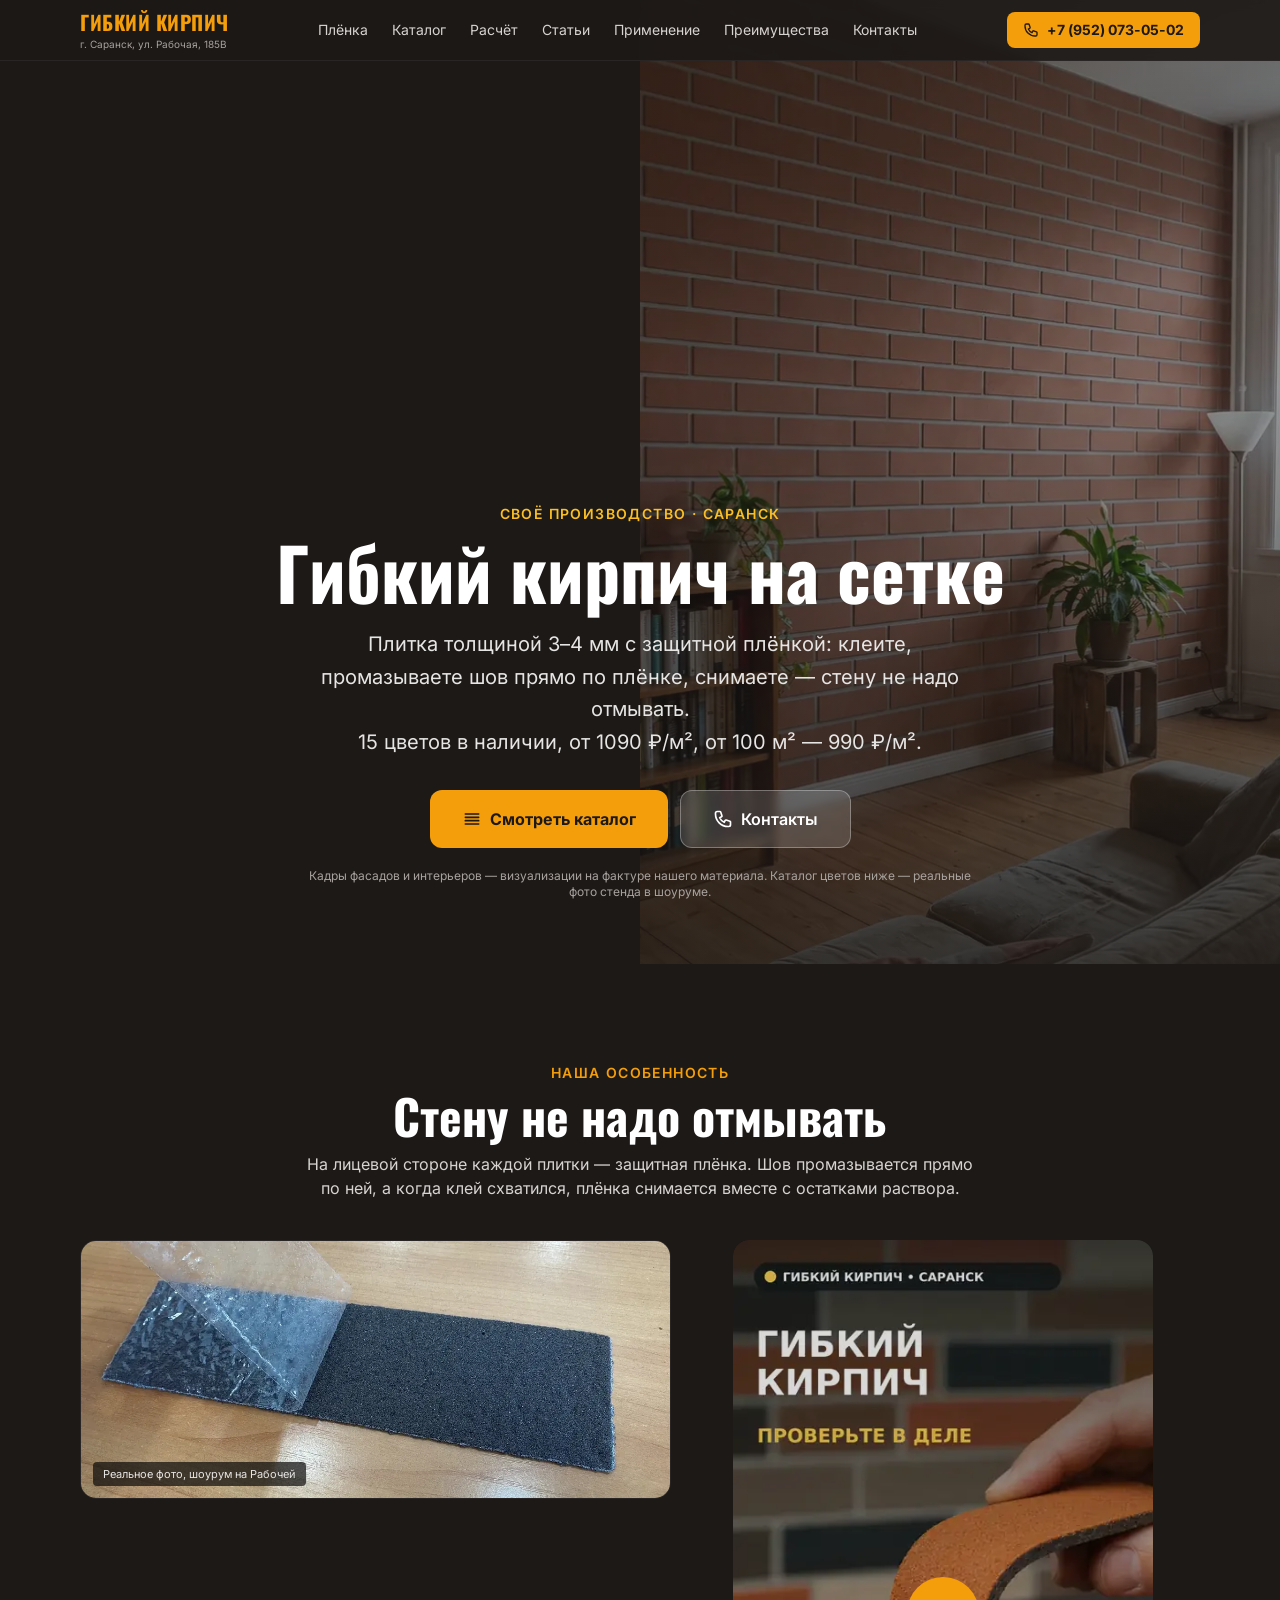
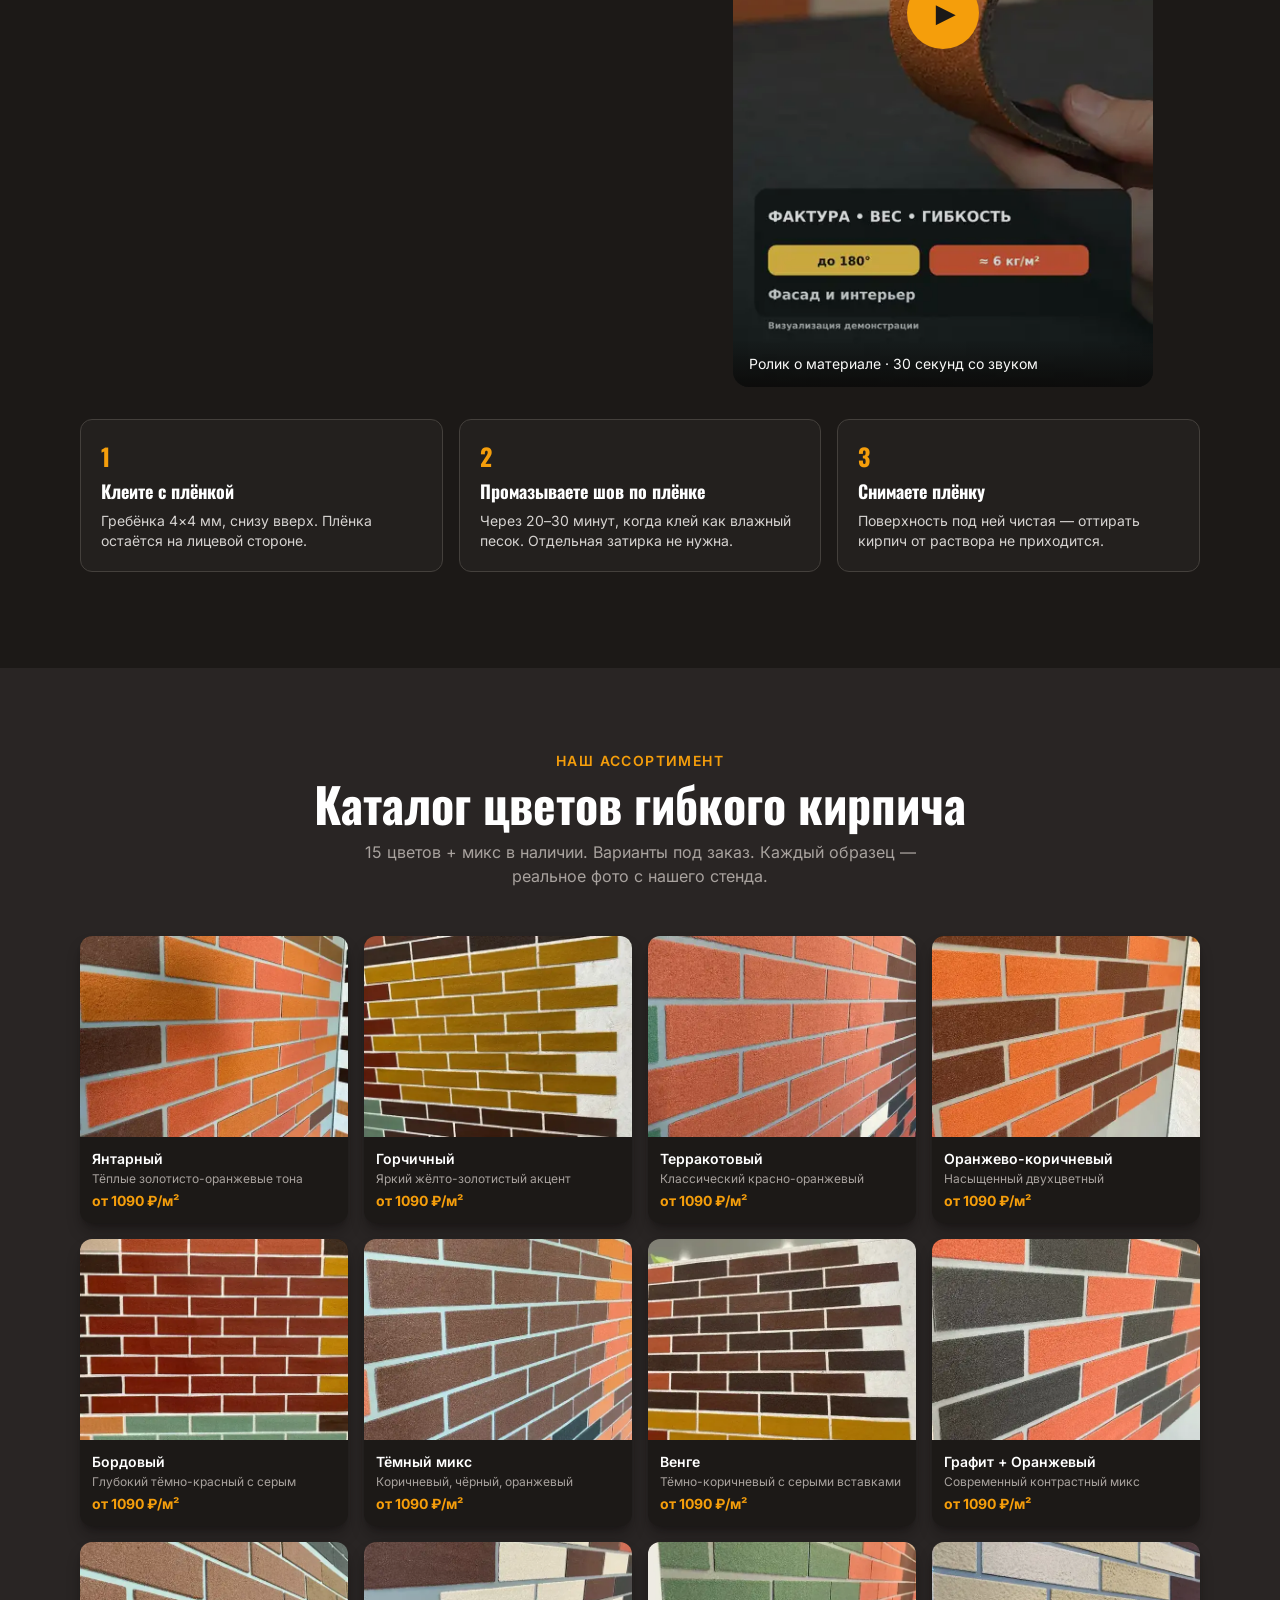
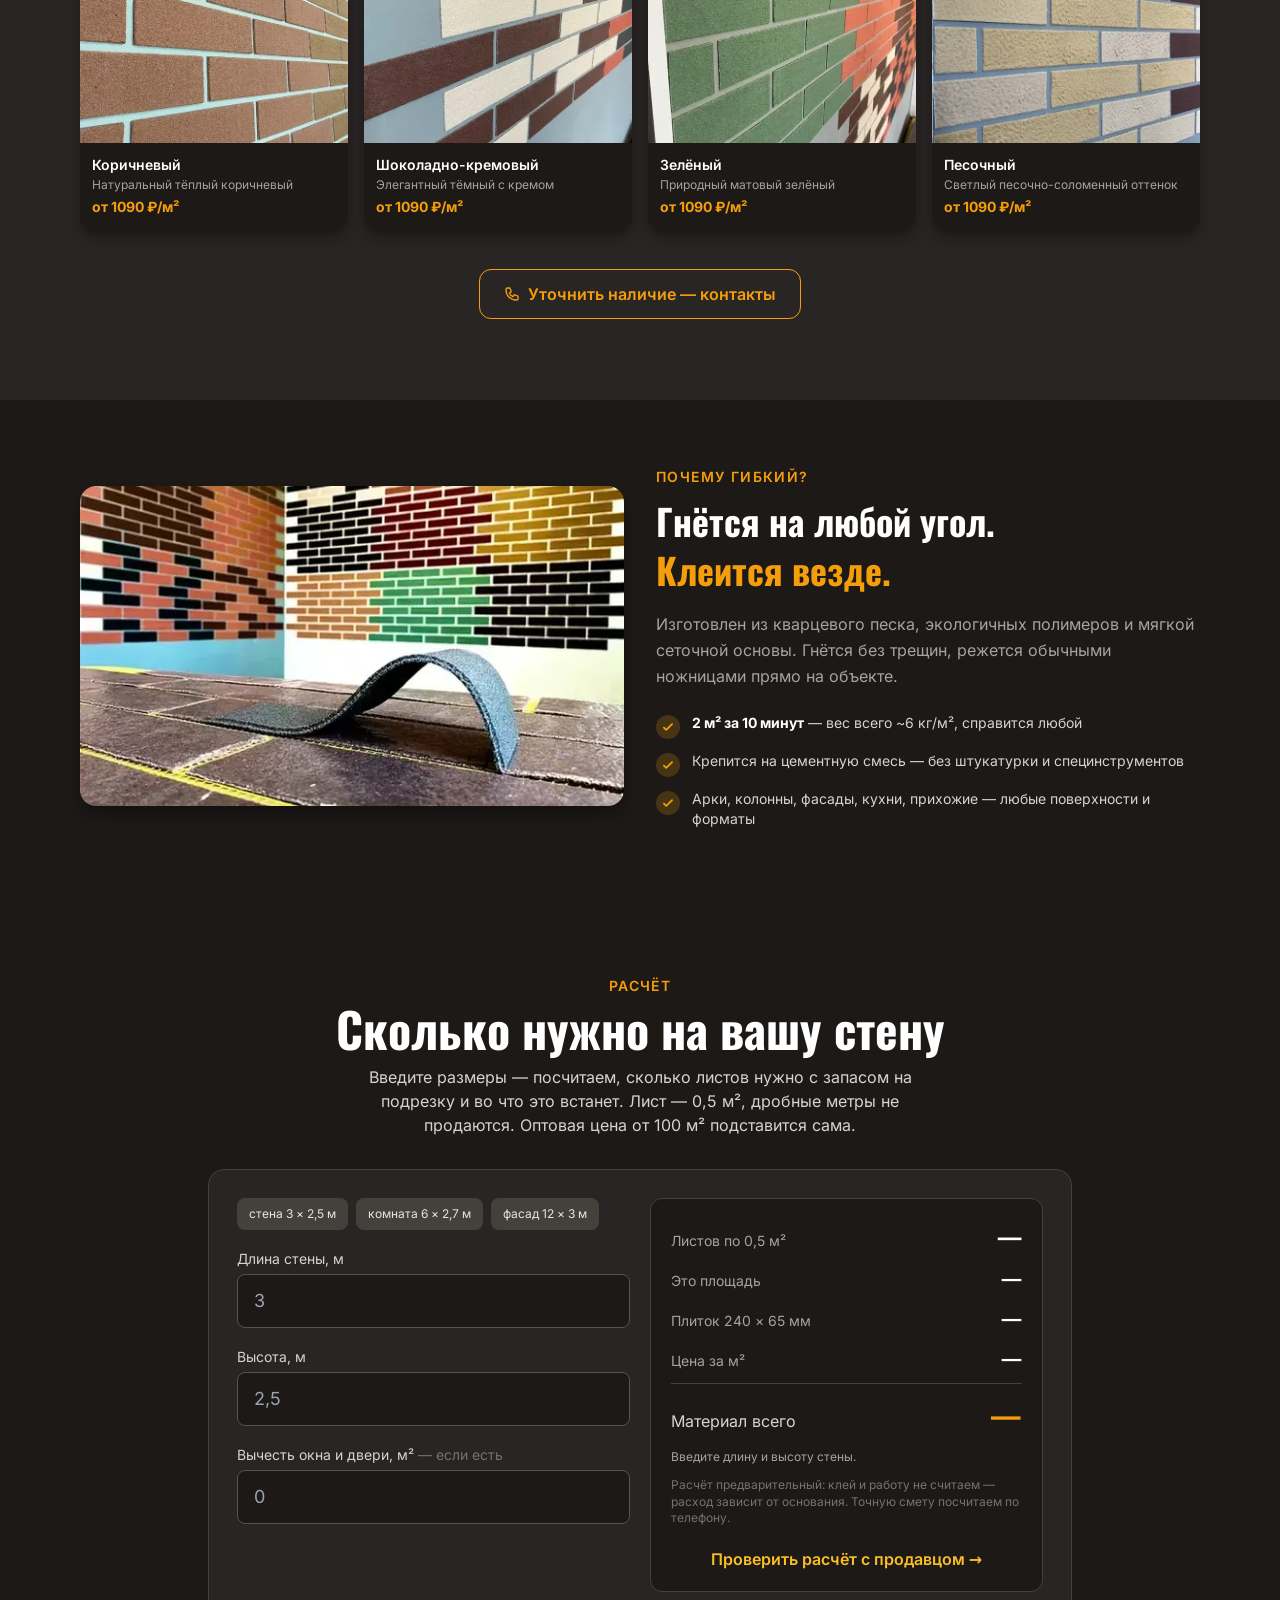
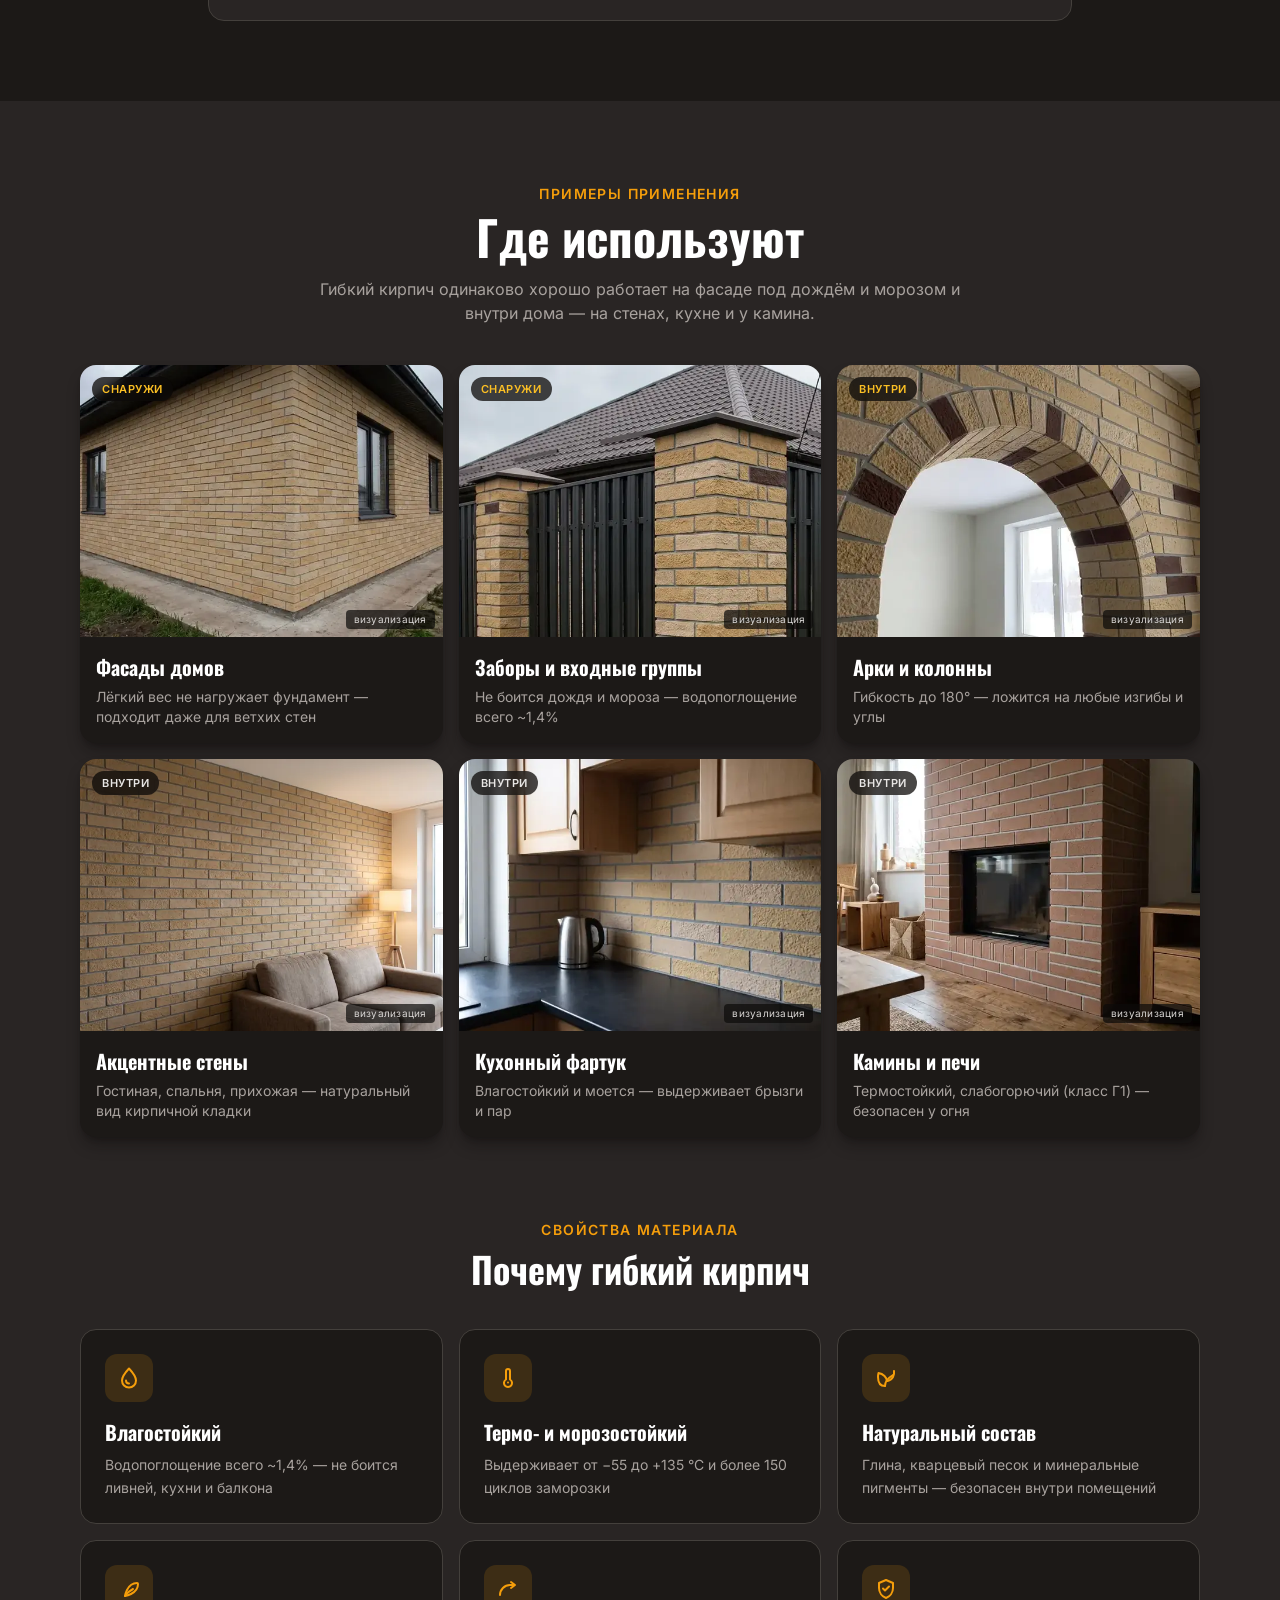
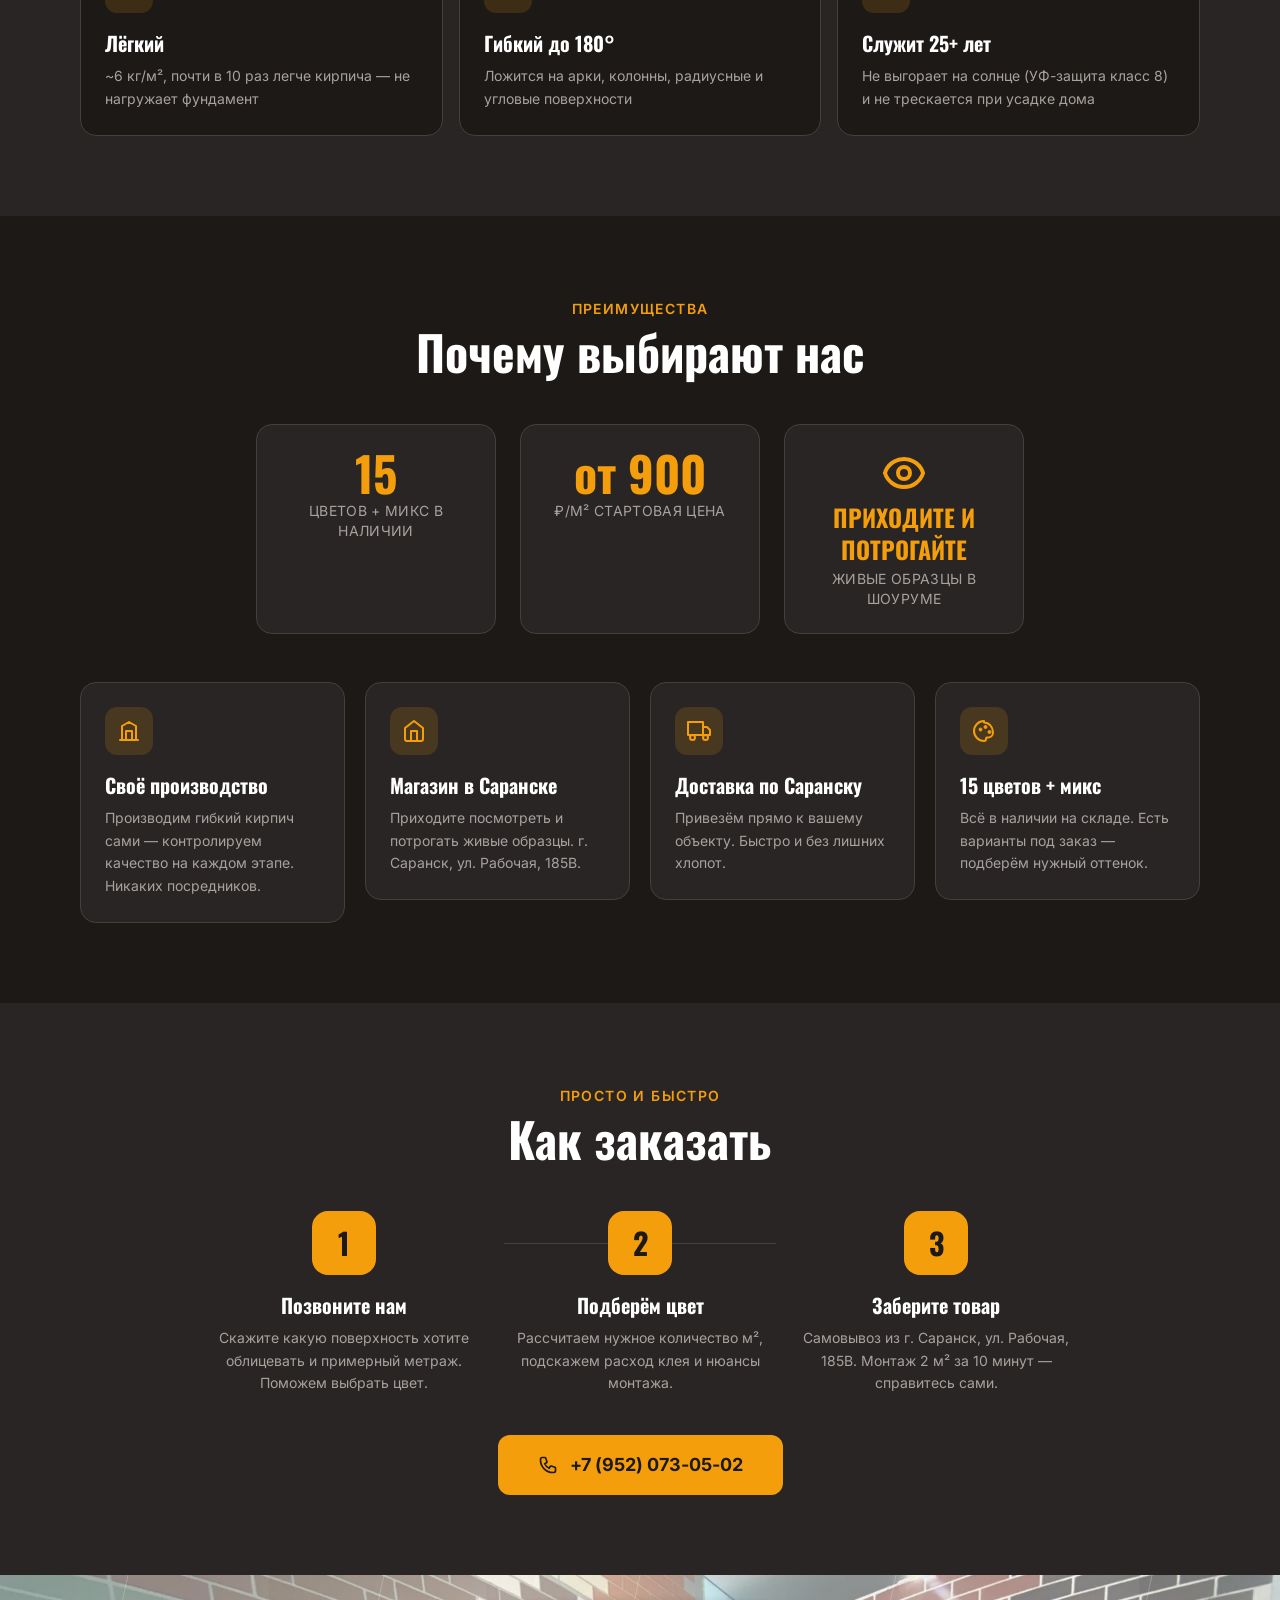
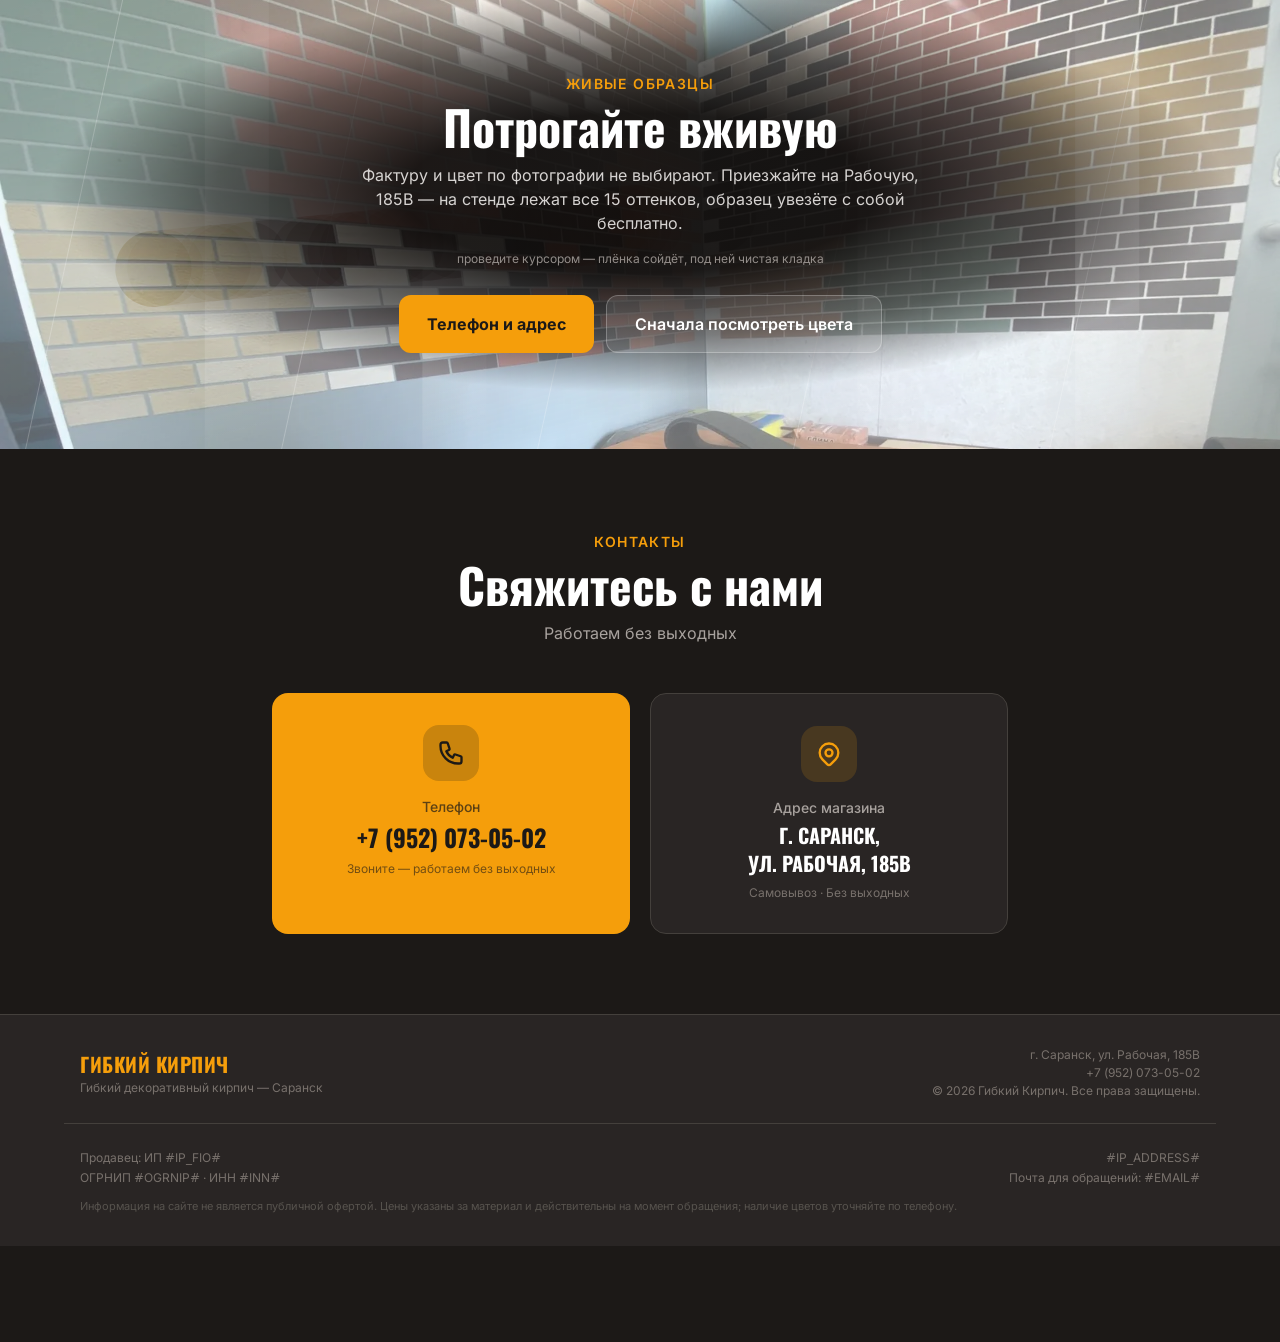
==== index.html @ b92eade6 "Стена: под плёнкой настоящее фото шоурума вместо синтетической кладки Иван: «стена по-прежнему мульт" ====
<!DOCTYPE html>
<html lang="ru">
<head>
  <meta charset="UTF-8" />
  <meta name="viewport" content="width=device-width, initial-scale=1.0" />
  <meta name="yandex-verification" content="256cd6f5541b8eff" />
  <meta name="google-site-verification" content="QS8ihmsKJaGzZnlviyZ295Ze7F-ZM1tOfEHrI2ZFcXo" />
  <title>Гибкий кирпич на сетке в Саранске — от 1090 ₽/м² | своё производство</title>
  <meta name="description" content="Гибкий кирпич на сетке с защитной плёнкой: шов промазывается прямо по плёнке, отмывать стену не нужно. 15 цветов, от 1090 ₽/м², опт от 100 м² — 990 ₽/м². Своё производство, Саранск, ул. Рабочая, 185В.">
  <link rel="canonical" href="https://saranskdekor.ru/">
  <meta name="theme-color" content="#f59e0b">
  <link rel="icon" type="image/svg+xml" href="favicon.svg">
  <link rel="stylesheet" href="css/fonts.css?v=a82b9fe5">
  <link rel="stylesheet" href="css/site.css?v=3cedbefe">
  <link rel="stylesheet" href="css/ui.css?v=9b285350">
  <script defer src="js/alpine-intersect.min.js?v=534ca026"></script>
  <script defer src="js/alpine.min.js?v=63d2636a"></script>
  <script defer src="js/raschet.js?v=915047b5"></script>
  <script defer src="js/stena.js?v=1ecbd765"></script>
  <script defer src="js/obrazec.js?v=a72ace54"></script>
  <style>
    html { scroll-behavior: smooth; scroll-padding-top: 56px; }
    .hero-overlay {
      background: linear-gradient(135deg,
        rgba(28,25,23,0.82) 0%,
        rgba(28,25,23,0.65) 50%,
        rgba(28,25,23,0.50) 100%);
    }
    .catalog-card img { transition: transform 0.4s ease; }
    .catalog-card:hover img { transform: scale(1.06); }
    .catalog-overlay { opacity: 0; transition: opacity 0.3s ease; }
    .catalog-card:hover .catalog-overlay { opacity: 1; }
    .apply-card img { transition: transform 0.5s ease; }
    .apply-card:hover img { transform: scale(1.07); }
    @media (max-width: 767px) { .sticky-cta { display: flex; } }
    @media (min-width: 768px) { .sticky-cta { display: none; } }
  </style>
  <meta property="og:type" content="website">
  <meta property="og:locale" content="ru_RU">
  <meta property="og:site_name" content="Гибкий Кирпич">
  <meta property="og:title" content="Гибкий кирпич на сетке в Саранске — от 1090 ₽/м² | своё производство">
  <meta property="og:description" content="Гибкий кирпич на сетке с защитной плёнкой: шов промазывается прямо по плёнке, отмывать стену не нужно. 15 цветов, от 1090 ₽/м², опт от 100 м² — 990 ₽/м². Своё производство, Саранск, ул. Рабочая, 185В.">
  <meta property="og:url" content="https://saranskdekor.ru/">
  <meta property="og:image" content="https://saranskdekor.ru/img/hero-desktop.webp">
  <meta name="twitter:card" content="summary_large_image">
  <meta name="twitter:title" content="Гибкий кирпич на сетке в Саранске — от 1090 ₽/м² | своё производство">
  <meta name="twitter:description" content="Гибкий кирпич на сетке с защитной плёнкой: шов промазывается прямо по плёнке, отмывать стену не нужно. 15 цветов, от 1090 ₽/м², опт от 100 м² — 990 ₽/м². Своё производство, Саранск, ул. Рабочая, 185В.">
  <meta name="twitter:image" content="https://saranskdekor.ru/img/hero-desktop.webp">
  <script type="application/ld+json">
  {
    "@context": "https://schema.org",
    "@type": "Store",
    "name": "Гибкий Кирпич",
    "image": "https://saranskdekor.ru/img/hero-desktop.webp",
    "url": "https://saranskdekor.ru/",
    "telephone": "+79520730502",
    "priceRange": "от 1090 ₽/м²",
    "address": {
      "@type": "PostalAddress",
      "streetAddress": "ул. Рабочая, 185В",
      "addressLocality": "Саранск",
      "addressRegion": "Республика Мордовия",
      "addressCountry": "RU"
    },
    "openingHoursSpecification": {
      "@type": "OpeningHoursSpecification",
      "dayOfWeek": ["Monday","Tuesday","Wednesday","Thursday","Friday","Saturday"],
      "opens": "09:00",
      "closes": "19:00"
    }
  }
  </script>
</head>
<body class="bg-stone-900 font-sans text-white antialiased">

<!-- ====================================================
     HEADER
     ==================================================== -->
<header class="fixed top-0 left-0 right-0 z-50 bg-stone-900/90 backdrop-blur-sm border-b border-stone-800">
  <div class="max-w-6xl mx-auto px-4 py-2 flex items-center justify-between">
    <div class="flex items-center gap-2 md:flex-col md:items-start md:gap-0 leading-tight">
      <span class="font-heading font-bold text-amber-500 text-xl tracking-wide uppercase">Гибкий Кирпич</span>
      <span class="text-xs text-stone-300 md:text-[10px] md:text-stone-400 md:sm:text-xs">г. Саранск, ул. Рабочая, 185В</span>
    </div>
    <nav class="hidden md:flex items-center gap-6 text-sm text-stone-300">
      <a href="#plenka"    class="hover:text-amber-400 transition-colors">Плёнка</a>
      <a href="#catalog"   class="hover:text-amber-400 transition-colors">Каталог</a>
      <a href="#raschet-sec" class="hover:text-amber-400 transition-colors">Расчёт</a>
      <a href="/blog/"   class="hover:text-amber-400 transition-colors">Статьи</a>
      <a href="#apply"     class="hover:text-amber-400 transition-colors">Применение</a>
      <a href="#benefits"  class="hover:text-amber-400 transition-colors">Преимущества</a>
      <a href="#contact"   class="hover:text-amber-400 transition-colors">Контакты</a>
    </nav>
    <a href="#contact"
       class="hidden md:inline-flex items-center gap-2 bg-amber-500 hover:bg-amber-400 text-stone-900 font-bold text-sm px-4 py-2 rounded-lg transition-colors">
      <svg class="w-4 h-4" fill="none" stroke="currentColor" viewBox="0 0 24 24">
        <path stroke-linecap="round" stroke-linejoin="round" stroke-width="2"
          d="M3 5a2 2 0 012-2h3.28a1 1 0 01.948.684l1.498 4.493a1 1 0 01-.502 1.21l-2.257 1.13a11.042 11.042 0 005.516 5.516l1.13-2.257a1 1 0 011.21-.502l4.493 1.498a1 1 0 01.684.949V19a2 2 0 01-2 2h-1C9.716 21 3 14.284 3 6V5z"/>
      </svg>
      +7 (952) 073-05-02
    </a>
  </div>
</header>

<!-- ====================================================
     HERO — split-screen: фасад (снаружи) + интерьер (внутри)
     ==================================================== -->
<section id="hero" class="relative min-h-screen overflow-hidden pt-16">

  <!-- Desktop: split-screen 50/50 -->
  <div class="hidden md:flex absolute inset-0">
    <div class="w-1/2 h-full relative">
      <picture>
        <source media="(max-width: 767px)" srcset="img/hero-mobile.webp?v=fd738b82">
        <img
          src="img/hero-desktop.webp?v=f3e4c01f"
          alt="Гибкий Кирпич — отделка фасада снаружи"
          class="absolute inset-0 w-full h-full object-cover object-center"
        />
      </picture>
    </div>
    <div class="w-1/2 h-full relative">
      <img
        src="img/hero-interior.webp?v=b5345b60"
        alt="Гибкий Кирпич — акцентная стена в интерьере спальни"
        class="absolute inset-0 w-full h-full object-cover object-center"
      />
    </div>
  </div>

  <!-- Mobile: vertical split, верх — фасад, низ — интерьер -->
  <div class="md:hidden absolute inset-0 flex flex-col">
    <div class="h-1/2 w-full relative">
      <picture>
        <source media="(min-width: 768px)" srcset="img/hero-desktop.webp?v=f3e4c01f">
        <img
          src="img/hero-mobile.webp?v=fd738b82"
          alt="Гибкий Кирпич — отделка фасада снаружи"
          class="absolute inset-0 w-full h-full object-cover object-center"
        />
      </picture>
      <!-- Бейдж: верхнее фото -->
      <span class="absolute top-16 left-3 z-20 inline-flex items-center gap-1 bg-stone-950/55 backdrop-blur-sm text-amber-300 text-[11px] font-semibold uppercase tracking-wider px-2.5 py-1 rounded-full">
        Снаружи · фасад
      </span>
    </div>
    <div class="h-1/2 w-full relative">
      <img
        src="img/hero-interior.webp?v=b5345b60"
        alt="Гибкий Кирпич — акцентная стена в интерьере спальни"
        class="absolute inset-0 w-full h-full object-cover object-center"
      />
      <!-- Бейдж: нижнее фото -->
      <span class="absolute bottom-3 right-3 z-20 inline-flex items-center gap-1 bg-stone-950/55 backdrop-blur-sm text-amber-300 text-[11px] font-semibold uppercase tracking-wider px-2.5 py-1 rounded-full">
        Внутри · интерьер
      </span>
    </div>
  </div>

  <!-- Desktop overlay: общее затемнение для читаемости текста по центру -->
  <div class="absolute inset-0 hidden md:block"
       style="background: linear-gradient(to bottom, rgba(28,25,23,0.55) 0%, rgba(28,25,23,0.45) 40%, rgba(28,25,23,0.80) 100%);">
  </div>
  <!-- Mobile overlay: лёгкое равномерное затемнение для контраста (оба фото остаются видны) -->
  <div class="absolute inset-0 md:hidden"
       style="background: linear-gradient(to bottom, rgba(28,25,23,0.30) 0%, rgba(28,25,23,0.20) 45%, rgba(28,25,23,0.30) 100%);">
  </div>

  <!-- Desktop: текст по центру внизу -->
  <div class="relative z-10 hidden md:flex flex-col items-center justify-end min-h-screen max-w-5xl mx-auto px-8 pb-16 text-center">
    <span class="text-amber-400 text-sm font-semibold uppercase tracking-widest mb-3">Своё производство · Саранск</span>
    <h1 class="font-heading font-bold text-5xl xl:text-7xl leading-tight mb-5 text-white">
      Гибкий кирпич на сетке
    </h1>
    <p class="text-stone-200 text-xl leading-relaxed mb-8 max-w-2xl">
      Плитка толщиной 3–4 мм с защитной плёнкой: клеите, промазываете шов прямо по плёнке,
      снимаете — стену не надо отмывать.<br/>
      15 цветов в наличии, от 1090 ₽/м², от 100 м² — 990 ₽/м².
    </p>
    <div class="flex gap-3">
      <a href="#catalog"
         class="inline-flex items-center gap-2 bg-amber-500 hover:bg-amber-400 text-stone-900 font-bold text-base px-8 py-4 rounded-xl transition-colors">
        <svg class="w-5 h-5" fill="none" stroke="currentColor" viewBox="0 0 24 24">
          <path stroke-linecap="round" stroke-linejoin="round" stroke-width="2" d="M4 6h16M4 10h16M4 14h16M4 18h16"/>
        </svg>
        Смотреть каталог
      </a>
      <a href="#contact"
         class="inline-flex items-center gap-2 bg-white/15 hover:bg-white/25 border border-white/30 text-white font-semibold text-base px-8 py-4 rounded-xl transition-colors backdrop-blur-sm">
        <svg class="w-5 h-5" fill="none" stroke="currentColor" viewBox="0 0 24 24">
          <path stroke-linecap="round" stroke-linejoin="round" stroke-width="2"
            d="M3 5a2 2 0 012-2h3.28a1 1 0 01.948.684l1.498 4.493a1 1 0 01-.502 1.21l-2.257 1.13a11.042 11.042 0 005.516 5.516l1.13-2.257a1 1 0 011.21-.502l4.493 1.498a1 1 0 01.684.949V19a2 2 0 01-2 2h-1C9.716 21 3 14.284 3 6V5z"/>
        </svg>
        Контакты
      </a>
    </div>
    <p class="text-stone-400 text-xs mt-5 max-w-2xl">
      Кадры фасадов и интерьеров — визуализации на фактуре нашего материала.
      Каталог цветов ниже — реальные фото стенда в шоуруме.
    </p>
  </div>

  <!-- Mobile: компактный блок по центру, на стыке двух фото -->
  <div class="relative z-10 md:hidden flex flex-col items-center justify-center min-h-screen px-5">
    <div class="w-full max-w-sm bg-stone-950/55 backdrop-blur-sm rounded-2xl px-5 py-5 text-center">
      <span class="text-amber-400 text-[11px] font-semibold uppercase tracking-widest">Своё производство · Саранск</span>
      <p class="font-heading font-bold text-3xl leading-tight mt-1 mb-2 text-white">
        Гибкий кирпич на сетке
      </p>
      <p class="text-stone-200 text-sm leading-snug mb-4">
        Плитка 3–4 мм с защитной плёнкой. 15 цветов, от 1090 ₽/м²
      </p>
      <div class="flex gap-2.5">
        <a href="#catalog"
           class="flex-1 inline-flex items-center justify-center gap-1.5 bg-amber-500 hover:bg-amber-400 active:bg-amber-600 text-stone-900 font-bold text-sm px-4 py-3 rounded-xl transition-colors">
          <svg class="w-4 h-4 shrink-0" fill="none" stroke="currentColor" viewBox="0 0 24 24">
            <path stroke-linecap="round" stroke-linejoin="round" stroke-width="2" d="M4 6h16M4 10h16M4 14h16M4 18h16"/>
          </svg>
          Каталог
        </a>
        <a href="tel:+79520730502"
           class="flex-1 inline-flex items-center justify-center gap-1.5 bg-white/15 hover:bg-white/25 border border-white/30 text-white font-semibold text-sm px-4 py-3 rounded-xl transition-colors backdrop-blur-sm">
          <svg class="w-4 h-4 shrink-0" fill="none" stroke="currentColor" viewBox="0 0 24 24">
            <path stroke-linecap="round" stroke-linejoin="round" stroke-width="2"
              d="M3 5a2 2 0 012-2h3.28a1 1 0 01.948.684l1.498 4.493a1 1 0 01-.502 1.21l-2.257 1.13a11.042 11.042 0 005.516 5.516l1.13-2.257a1 1 0 011.21-.502l4.493 1.498a1 1 0 01.684.949V19a2 2 0 01-2 2h-1C9.716 21 3 14.284 3 6V5z"/>
          </svg>
          Позвонить
        </a>
      </div>
      <p class="text-stone-300 text-[11px] leading-snug mt-3">
        Фасады и интерьеры — визуализации на фактуре нашего материала. Каталог цветов — реальные фото стенда.
      </p>
    </div>
  </div>

</section>


<!-- ====================================================
     ПЛЁНКА — доказательство главной фишки.
     Раньше страница о ней молчала, хотя это единственное, чего нет у конкурентов,
     и на неё есть живой спрос («гибкий кирпич с плёнкой» — 664+385 показов/мес).
     Кадр реальный, снят в шоуруме: рендер здесь был бы бессмысленным — доказывать
     нечем, если доказательство нарисовано.
     ==================================================== -->
<section id="plenka" class="bg-stone-900 py-16 sm:py-24">
  <div class="max-w-6xl mx-auto px-4">
    <div class="text-center mb-10">
      <span class="text-amber-500 text-sm font-semibold uppercase tracking-widest">Наша особенность</span>
      <h2 class="font-heading font-bold text-4xl sm:text-5xl mt-2 text-white">Стену не надо отмывать</h2>
      <p class="text-stone-300 mt-3 max-w-2xl mx-auto">
        На лицевой стороне каждой плитки — защитная плёнка. Шов промазывается прямо по ней,
        а когда клей схватился, плёнка снимается вместе с остатками раствора.
      </p>
    </div>

    <div class="grid md:grid-cols-[1.15fr_1fr] gap-4 items-start">

    <figure class="plenka-shot relative rounded-2xl overflow-hidden border border-stone-800">
      <img class="w-full h-auto" src="img/plenka-real.webp?v=4414f2a6" width="1400" height="613" loading="lazy" decoding="async"
           alt="Защитная плёнка снимается с плитки, под ней чистая поверхность"
           />
      <figcaption class="absolute bottom-3 left-3 text-[11px] text-stone-200 bg-stone-950/70 px-2.5 py-1 rounded">
        Реальное фото, шоурум на Рабочей
      </figcaption>
    </figure>

      <!-- Ролик целиком, 30 секунд со звуком. Грузится ТОЛЬКО по клику:
           файл весит 1,9 МБ — больше всей остальной страницы, и тянуть его
           каждому ради тех, кто досмотрит, нельзя. До нажатия здесь картинка
           на 16 КБ. Без JS работает прямая ссылка на файл. -->
      <div class="rolik-box">
        <button type="button" class="rolik-play" data-src="video/rolik.mp4?v=cb9d3c45"
                aria-label="Смотреть ролик о материале, 30 секунд">
          <img src="video/rolik-poster.webp?v=0fb7f568" width="460" height="818" loading="lazy" decoding="async" alt="">
          <span class="rolik-play__icon" aria-hidden="true">▶</span>
          <span class="rolik-play__label">Ролик о материале · 30 секунд со звуком</span>
        </button>
        <noscript>
          <a class="text-amber-400 underline" href="video/rolik.mp4">Открыть видео (1,9 МБ)</a>
        </noscript>
      </div>

    </div>

    <ol class="grid sm:grid-cols-3 gap-4 mt-8">
      <li class="bg-stone-800/60 border border-stone-700 rounded-xl p-5">
        <span class="text-amber-500 font-heading font-bold text-2xl">1</span>
        <h3 class="font-heading font-bold text-lg text-white mt-1">Клеите с плёнкой</h3>
        <p class="text-stone-300 text-sm mt-1.5">Гребёнка 4×4 мм, снизу вверх. Плёнка остаётся на лицевой стороне.</p>
      </li>
      <li class="bg-stone-800/60 border border-stone-700 rounded-xl p-5">
        <span class="text-amber-500 font-heading font-bold text-2xl">2</span>
        <h3 class="font-heading font-bold text-lg text-white mt-1">Промазываете шов по плёнке</h3>
        <p class="text-stone-300 text-sm mt-1.5">Через 20–30 минут, когда клей как влажный песок. Отдельная затирка не нужна.</p>
      </li>
      <li class="bg-stone-800/60 border border-stone-700 rounded-xl p-5">
        <span class="text-amber-500 font-heading font-bold text-2xl">3</span>
        <h3 class="font-heading font-bold text-lg text-white mt-1">Снимаете плёнку</h3>
        <p class="text-stone-300 text-sm mt-1.5">Поверхность под ней чистая — оттирать кирпич от раствора не приходится.</p>
      </li>
    </ol>
  </div>
</section>

<!-- ====================================================
     CATALOG
     ==================================================== -->
<section id="catalog" class="py-20 bg-stone-800">
  <div class="max-w-6xl mx-auto px-4">

    <div class="text-center mb-12">
      <span class="text-amber-500 text-sm font-semibold uppercase tracking-widest">Наш ассортимент</span>
      <h2 class="font-heading font-bold text-4xl sm:text-5xl mt-2 mb-3">Каталог цветов гибкого кирпича</h2>
      <p class="text-stone-400 max-w-xl mx-auto">
        15 цветов + микс в наличии. Варианты под заказ. Каждый образец — реальное фото с нашего стенда.
      </p>
    </div>

    <!-- Ровная сетка 12 карточек: 2 / 3 / 4 колонки -->
    <div class="grid grid-cols-2 sm:grid-cols-3 lg:grid-cols-4 gap-3 sm:gap-4">

      <!-- 1. Янтарный -->
      <div x-data="{ shown: false }" x-intersect="shown = true"
           :class="shown ? 'opacity-100 translate-y-0' : 'opacity-0 translate-y-8'"
           class="transition-all duration-700">
        <div
           class="catalog-card group relative rounded-xl overflow-hidden bg-stone-900 cursor-pointer shadow-lg shadow-stone-950/40 hover:shadow-xl hover:shadow-stone-950/50 transition-shadow duration-300">
        <div class="aspect-[4/3] overflow-hidden">
          <img loading="lazy" src="img/oAtetLEksYzpiON5vwVVKCfuNMmbS7sEFhiWMtlaqVHIjaZfThV8rXm0Dvh1d5MwCGEYFnoMg7Aw-qRXGtXRnIU4.webp?v=dd528653"
               alt="Янтарный гибкий кирпич" class="w-full h-full object-cover" />
        </div>
        <div class="catalog-overlay absolute inset-0 bg-amber-500/20 rounded-xl"></div>
        <div class="p-3">
          <div class="font-semibold text-sm text-white">Янтарный</div>
          <div class="text-xs text-stone-400 mt-0.5">Тёплые золотисто-оранжевые тона</div>
          <div class="text-amber-500 font-bold text-sm mt-1">от 1090 ₽/м²</div>
        </div>
      </div>
      </div>

      <!-- 2. Горчичный -->
      <div x-data="{ shown: false }" x-intersect="shown = true"
           :class="shown ? 'opacity-100 translate-y-0' : 'opacity-0 translate-y-8'"
           class="transition-all duration-700" style="transition-delay: 50ms">
        <div
           class="catalog-card group relative rounded-xl overflow-hidden bg-stone-900 cursor-pointer shadow-lg shadow-stone-950/40 hover:shadow-xl hover:shadow-stone-950/50 transition-shadow duration-300">
        <div class="aspect-[4/3] overflow-hidden">
          <img loading="lazy" src="img/FBLth0idunxbVF5TiEKGsHaSjFRzTAj6dmz9O5ku1LYCC7JDreQ-03Pxkr4Rn7W0-tAeEq2xJQXLmCQ4_kPWiSGv.webp?v=c7a212ae"
               alt="Горчичный гибкий кирпич" class="w-full h-full object-cover" />
        </div>
        <div class="catalog-overlay absolute inset-0 bg-amber-500/20 rounded-xl"></div>
        <div class="p-3">
          <div class="font-semibold text-sm text-white">Горчичный</div>
          <div class="text-xs text-stone-400 mt-0.5">Яркий жёлто-золотистый акцент</div>
          <div class="text-amber-500 font-bold text-sm mt-1">от 1090 ₽/м²</div>
        </div>
      </div>
      </div>

      <!-- 3. Терракотовый -->
      <div x-data="{ shown: false }" x-intersect="shown = true"
           :class="shown ? 'opacity-100 translate-y-0' : 'opacity-0 translate-y-8'"
           class="transition-all duration-700" style="transition-delay: 100ms">
        <div
           class="catalog-card group relative rounded-xl overflow-hidden bg-stone-900 cursor-pointer shadow-lg shadow-stone-950/40 hover:shadow-xl hover:shadow-stone-950/50 transition-shadow duration-300">
        <div class="aspect-[4/3] overflow-hidden">
          <img loading="lazy" src="img/L9ni-Qm0EyPrA6P3xUZs9h0ijdvGYel-pdpAfJKJPmIC6Sf-7hTBN5EV7LQMwH_ug3tGWiB7l8Ikw-H2oW7guCr-.webp?v=e214e6b8"
               alt="Терракотовый гибкий кирпич" class="w-full h-full object-cover" />
        </div>
        <div class="catalog-overlay absolute inset-0 bg-amber-500/20 rounded-xl"></div>
        <div class="p-3">
          <div class="font-semibold text-sm text-white">Терракотовый</div>
          <div class="text-xs text-stone-400 mt-0.5">Классический красно-оранжевый</div>
          <div class="text-amber-500 font-bold text-sm mt-1">от 1090 ₽/м²</div>
        </div>
      </div>
      </div>

      <!-- 4. Оранжево-коричневый -->
      <div x-data="{ shown: false }" x-intersect="shown = true"
           :class="shown ? 'opacity-100 translate-y-0' : 'opacity-0 translate-y-8'"
           class="transition-all duration-700" style="transition-delay: 150ms">
        <div
           class="catalog-card group relative rounded-xl overflow-hidden bg-stone-900 cursor-pointer shadow-lg shadow-stone-950/40 hover:shadow-xl hover:shadow-stone-950/50 transition-shadow duration-300">
        <div class="aspect-[4/3] overflow-hidden">
          <img loading="lazy" src="img/iIHfCJwHW_bPhAQt_M0tR8umyPEeEGmqE5fnMJwVymArLF4C3ZtrTOhV0aZSQcnZr48xyCJd009ZmX_ROYer9-mA.webp?v=116a40ea"
               alt="Оранжево-коричневый гибкий кирпич" class="w-full h-full object-cover" />
        </div>
        <div class="catalog-overlay absolute inset-0 bg-amber-500/20 rounded-xl"></div>
        <div class="p-3">
          <div class="font-semibold text-sm text-white">Оранжево-коричневый</div>
          <div class="text-xs text-stone-400 mt-0.5">Насыщенный двухцветный</div>
          <div class="text-amber-500 font-bold text-sm mt-1">от 1090 ₽/м²</div>
        </div>
      </div>
      </div>

      <!-- 5. Бордовый -->
      <div x-data="{ shown: false }" x-intersect="shown = true"
           :class="shown ? 'opacity-100 translate-y-0' : 'opacity-0 translate-y-8'"
           class="transition-all duration-700" style="transition-delay: 200ms">
        <div
           class="catalog-card group relative rounded-xl overflow-hidden bg-stone-900 cursor-pointer shadow-lg shadow-stone-950/40 hover:shadow-xl hover:shadow-stone-950/50 transition-shadow duration-300">
        <div class="aspect-[4/3] overflow-hidden">
          <img loading="lazy" src="img/vPc41kK-tj5F3WAVGhF40XbcPYiQVRb5xOf9vsBroLHiY9uJfIk60od--JU68Op0B3DB3XWeH5OYWFbzuNbV1YQE.webp?v=0e8fa896"
               alt="Бордовый гибкий кирпич" class="w-full h-full object-cover" />
        </div>
        <div class="catalog-overlay absolute inset-0 bg-amber-500/20 rounded-xl"></div>
        <div class="p-3">
          <div class="font-semibold text-sm text-white">Бордовый</div>
          <div class="text-xs text-stone-400 mt-0.5">Глубокий тёмно-красный с серым</div>
          <div class="text-amber-500 font-bold text-sm mt-1">от 1090 ₽/м²</div>
        </div>
      </div>
      </div>

      <!-- 6. Тёмный микс -->
      <div x-data="{ shown: false }" x-intersect="shown = true"
           :class="shown ? 'opacity-100 translate-y-0' : 'opacity-0 translate-y-8'"
           class="transition-all duration-700" style="transition-delay: 250ms">
        <div
           class="catalog-card group relative rounded-xl overflow-hidden bg-stone-900 cursor-pointer shadow-lg shadow-stone-950/40 hover:shadow-xl hover:shadow-stone-950/50 transition-shadow duration-300">
        <div class="aspect-[4/3] overflow-hidden">
          <img loading="lazy" src="img/5vQy1HVzBlhm05rpxvsIaQ1BWGyE9r7-SqA-Ev_Q-B3wSoVGhuEuFaMIL9U1H6UQ5JFVx4hOcOtWDDp7IYVpaagL.webp?v=1edcbadf"
               alt="Тёмный микс гибкий кирпич" class="w-full h-full object-cover" />
        </div>
        <div class="catalog-overlay absolute inset-0 bg-amber-500/20 rounded-xl"></div>
        <div class="p-3">
          <div class="font-semibold text-sm text-white">Тёмный микс</div>
          <div class="text-xs text-stone-400 mt-0.5">Коричневый, чёрный, оранжевый</div>
          <div class="text-amber-500 font-bold text-sm mt-1">от 1090 ₽/м²</div>
        </div>
      </div>
      </div>

      <!-- 7. Венге -->
      <div x-data="{ shown: false }" x-intersect="shown = true"
           :class="shown ? 'opacity-100 translate-y-0' : 'opacity-0 translate-y-8'"
           class="transition-all duration-700" style="transition-delay: 300ms">
        <div
           class="catalog-card group relative rounded-xl overflow-hidden bg-stone-900 cursor-pointer shadow-lg shadow-stone-950/40 hover:shadow-xl hover:shadow-stone-950/50 transition-shadow duration-300">
        <div class="aspect-[4/3] overflow-hidden">
          <img loading="lazy" src="img/HTkD4frBnvUVGHnLg_BNrozchfc25U0a-YZeF9wLq1oIobxIDG7s2vUyBfL_6XfW5z8XYkpbeWLVb_fGRsLxVFiY.webp?v=b5012efd"
               alt="Венге гибкий кирпич" class="w-full h-full object-cover" />
        </div>
        <div class="catalog-overlay absolute inset-0 bg-amber-500/20 rounded-xl"></div>
        <div class="p-3">
          <div class="font-semibold text-sm text-white">Венге</div>
          <div class="text-xs text-stone-400 mt-0.5">Тёмно-коричневый с серыми вставками</div>
          <div class="text-amber-500 font-bold text-sm mt-1">от 1090 ₽/м²</div>
        </div>
      </div>
      </div>

      <!-- 8. Графит с оранжевым -->
      <div x-data="{ shown: false }" x-intersect="shown = true"
           :class="shown ? 'opacity-100 translate-y-0' : 'opacity-0 translate-y-8'"
           class="transition-all duration-700" style="transition-delay: 350ms">
        <div
           class="catalog-card group relative rounded-xl overflow-hidden bg-stone-900 cursor-pointer shadow-lg shadow-stone-950/40 hover:shadow-xl hover:shadow-stone-950/50 transition-shadow duration-300">
        <div class="aspect-[4/3] overflow-hidden">
          <img loading="lazy" src="img/b6WnHYntxoKELmEe60ajPGEfgUyIvSZ5FYiOdBr8dedCBWl90L97-m8ujX6a3-5ryvrPIS_pIa-NBfhuCQDCoiOY.webp?v=36391057"
               alt="Графит с оранжевым гибкий кирпич" class="w-full h-full object-cover" />
        </div>
        <div class="catalog-overlay absolute inset-0 bg-amber-500/20 rounded-xl"></div>
        <div class="p-3">
          <div class="font-semibold text-sm text-white">Графит + Оранжевый</div>
          <div class="text-xs text-stone-400 mt-0.5">Современный контрастный микс</div>
          <div class="text-amber-500 font-bold text-sm mt-1">от 1090 ₽/м²</div>
        </div>
      </div>
      </div>

      <!-- 9. Коричневый -->
      <div x-data="{ shown: false }" x-intersect="shown = true"
           :class="shown ? 'opacity-100 translate-y-0' : 'opacity-0 translate-y-8'"
           class="transition-all duration-700" style="transition-delay: 400ms">
        <div
           class="catalog-card group relative rounded-xl overflow-hidden bg-stone-900 cursor-pointer shadow-lg shadow-stone-950/40 hover:shadow-xl hover:shadow-stone-950/50 transition-shadow duration-300">
        <div class="aspect-[4/3] overflow-hidden">
          <img loading="lazy" src="img/RE5SIpT3pLfskhFPbJ8NS6iB6m_THHVSYPUq-s0Usx0akSAQTNNoL80O4vRKzV-vORN0gOyoTaKVTYtQXrlJPtbf.webp?v=be192a70"
               alt="Коричневый гибкий кирпич" class="w-full h-full object-cover" />
        </div>
        <div class="catalog-overlay absolute inset-0 bg-amber-500/20 rounded-xl"></div>
        <div class="p-3">
          <div class="font-semibold text-sm text-white">Коричневый</div>
          <div class="text-xs text-stone-400 mt-0.5">Натуральный тёплый коричневый</div>
          <div class="text-amber-500 font-bold text-sm mt-1">от 1090 ₽/м²</div>
        </div>
      </div>
      </div>

      <!-- 10. Шоколадно-кремовый -->
      <div x-data="{ shown: false }" x-intersect="shown = true"
           :class="shown ? 'opacity-100 translate-y-0' : 'opacity-0 translate-y-8'"
           class="transition-all duration-700" style="transition-delay: 450ms">
        <div
           class="catalog-card group relative rounded-xl overflow-hidden bg-stone-900 cursor-pointer shadow-lg shadow-stone-950/40 hover:shadow-xl hover:shadow-stone-950/50 transition-shadow duration-300">
        <div class="aspect-[4/3] overflow-hidden">
          <img loading="lazy" src="img/gfNFydiQq9X5-tCioypB3rP3W8ULp2RmbJjdagC-Yg-JaBrF6o8a8n1zcCIVokuf8NdxV7m2F-6599TxdWwVlqAb.webp?v=5a73ccb0"
               alt="Шоколадно-кремовый гибкий кирпич" class="w-full h-full object-cover" />
        </div>
        <div class="catalog-overlay absolute inset-0 bg-amber-500/20 rounded-xl"></div>
        <div class="p-3">
          <div class="font-semibold text-sm text-white">Шоколадно-кремовый</div>
          <div class="text-xs text-stone-400 mt-0.5">Элегантный тёмный с кремом</div>
          <div class="text-amber-500 font-bold text-sm mt-1">от 1090 ₽/м²</div>
        </div>
      </div>
      </div>

      <!-- 11. Зелёный -->
      <div x-data="{ shown: false }" x-intersect="shown = true"
           :class="shown ? 'opacity-100 translate-y-0' : 'opacity-0 translate-y-8'"
           class="transition-all duration-700" style="transition-delay: 500ms">
        <div
           class="catalog-card group relative rounded-xl overflow-hidden bg-stone-900 cursor-pointer shadow-lg shadow-stone-950/40 hover:shadow-xl hover:shadow-stone-950/50 transition-shadow duration-300">
        <div class="aspect-[4/3] overflow-hidden">
          <img loading="lazy" src="img/UqgtlXXTFyL1IfyUih_K1hppEYz_7tkj2Pr0nl36F6QOEbqocOwgsNUuSFtpda7ZoZ7QOtZkBadhSZ16zWV3qhsp.webp?v=902291f0"
               alt="Зелёный гибкий кирпич" class="w-full h-full object-cover" />
        </div>
        <div class="catalog-overlay absolute inset-0 bg-amber-500/20 rounded-xl"></div>
        <div class="p-3">
          <div class="font-semibold text-sm text-white">Зелёный</div>
          <div class="text-xs text-stone-400 mt-0.5">Природный матовый зелёный</div>
          <div class="text-amber-500 font-bold text-sm mt-1">от 1090 ₽/м²</div>
        </div>
      </div>
      </div>

      <!-- 12. Песочный -->
      <div x-data="{ shown: false }" x-intersect="shown = true"
           :class="shown ? 'opacity-100 translate-y-0' : 'opacity-0 translate-y-8'"
           class="transition-all duration-700" style="transition-delay: 550ms">
        <div
           class="catalog-card group relative rounded-xl overflow-hidden bg-stone-900 cursor-pointer shadow-lg shadow-stone-950/40 hover:shadow-xl hover:shadow-stone-950/50 transition-shadow duration-300">
        <div class="aspect-[4/3] overflow-hidden">
          <img loading="lazy" src="img/palette.webp?v=c7adb36c"
               alt="Песочный гибкий кирпич — светлый соломенный оттенок" class="w-full h-full object-cover" />
        </div>
        <div class="catalog-overlay absolute inset-0 bg-amber-500/20 rounded-xl"></div>
        <div class="p-3">
          <div class="font-semibold text-sm text-white">Песочный</div>
          <div class="text-xs text-stone-400 mt-0.5">Светлый песочно-соломенный оттенок</div>
          <div class="text-amber-500 font-bold text-sm mt-1">от 1090 ₽/м²</div>
        </div>
      </div>
      </div>

    </div>

    <div class="text-center mt-10">
      <a href="#contact"
         class="inline-flex items-center gap-2 border border-amber-500 text-amber-500 hover:bg-amber-500 hover:text-stone-900 font-semibold px-6 py-3 rounded-xl transition-colors">
        <svg class="w-4 h-4" fill="none" stroke="currentColor" viewBox="0 0 24 24">
          <path stroke-linecap="round" stroke-linejoin="round" stroke-width="2"
            d="M3 5a2 2 0 012-2h3.28a1 1 0 01.948.684l1.498 4.493a1 1 0 01-.502 1.21l-2.257 1.13a11.042 11.042 0 005.516 5.516l1.13-2.257a1 1 0 011.21-.502l4.493 1.498a1 1 0 01.684.949V19a2 2 0 01-2 2h-1C9.716 21 3 14.284 3 6V5z"/>
        </svg>
        Уточнить наличие — контакты
      </a>
    </div>

  </div>
</section>

<!-- ====================================================
     FEATURES STRIP — почему гибкий
     ==================================================== -->
<section class="py-16 bg-stone-900 border-t border-stone-800">
  <div class="max-w-6xl mx-auto px-4">
    <div class="grid md:grid-cols-2 gap-8 items-center">

      <div class="rounded-2xl overflow-hidden shadow-lg shadow-stone-950/40">
        <img loading="lazy" src="img/ttw_RCPqoXWe1-6KE9aQtdlIol_cGLGLpXmCLW4IShbn5GxVxCGz0i8T2h7Y20jH9lIza9La0xNAeagEKYLTOBz6.webp?v=0297d830"
             alt="Демонстрация гибкости кирпича Гибкий Кирпич"
             class="w-full h-64 md:h-80 object-cover" />
      </div>

      <div>
        <span class="text-amber-500 text-sm font-semibold uppercase tracking-widest">Почему гибкий?</span>
        <h2 class="font-heading font-bold text-4xl mt-2 mb-4 leading-snug">
          Гнётся на любой угол.<br/>
          <span class="text-amber-500">Клеится везде.</span>
        </h2>
        <p class="text-stone-400 mb-6 leading-relaxed">
          Изготовлен из кварцевого песка, экологичных полимеров и мягкой сеточной основы.
          Гнётся без трещин, режется обычными ножницами прямо на объекте.
        </p>
        <ul class="space-y-3">
          <li class="flex items-start gap-3">
            <span class="w-6 h-6 rounded-full bg-amber-500/20 text-amber-500 flex items-center justify-center flex-shrink-0 mt-0.5">
              <svg class="w-3.5 h-3.5" fill="none" stroke="currentColor" viewBox="0 0 24 24">
                <path stroke-linecap="round" stroke-linejoin="round" stroke-width="3" d="M5 13l4 4L19 7"/>
              </svg>
            </span>
            <span class="text-stone-300 text-sm"><strong class="text-white">2 м² за 10 минут</strong> — вес всего ~6 кг/м², справится любой</span>
          </li>
          <li class="flex items-start gap-3">
            <span class="w-6 h-6 rounded-full bg-amber-500/20 text-amber-500 flex items-center justify-center flex-shrink-0 mt-0.5">
              <svg class="w-3.5 h-3.5" fill="none" stroke="currentColor" viewBox="0 0 24 24">
                <path stroke-linecap="round" stroke-linejoin="round" stroke-width="3" d="M5 13l4 4L19 7"/>
              </svg>
            </span>
            <span class="text-stone-300 text-sm">Крепится на цементную смесь — без штукатурки и специнструментов</span>
          </li>
          <li class="flex items-start gap-3">
            <span class="w-6 h-6 rounded-full bg-amber-500/20 text-amber-500 flex items-center justify-center flex-shrink-0 mt-0.5">
              <svg class="w-3.5 h-3.5" fill="none" stroke="currentColor" viewBox="0 0 24 24">
                <path stroke-linecap="round" stroke-linejoin="round" stroke-width="3" d="M5 13l4 4L19 7"/>
              </svg>
            </span>
            <span class="text-stone-300 text-sm">Арки, колонны, фасады, кухни, прихожие — любые поверхности и форматы</span>
          </li>
        </ul>
      </div>

    </div>
  </div>
</section>

<!-- ====================================================
     WHERE APPLIED
     ==================================================== -->

<!-- ====================================================
     КАЛЬКУЛЯТОР. Ставим сразу после каталога: человек выбрал цвет — и тут же
     видит, сколько нужно и во что встанет. Полей с личными данными нет вовсе,
     расчёт живёт в браузере и никуда не отправляется.
     ==================================================== -->
<section id="raschet-sec" class="py-16 sm:py-20 bg-stone-900">
  <div class="max-w-4xl mx-auto px-4">

    <div class="text-center mb-8">
      <span class="text-amber-500 text-sm font-semibold uppercase tracking-widest">Расчёт</span>
      <h2 class="font-heading font-bold text-4xl sm:text-5xl mt-2 text-white">Сколько нужно на вашу стену</h2>
      <p class="text-stone-300 mt-3 max-w-xl mx-auto">
        Введите размеры — посчитаем, сколько листов нужно с запасом на подрезку
        и во что это встанет. Лист — 0,5 м², дробные метры не продаются.
        Оптовая цена от 100 м² подставится сама.
      </p>
    </div>

    <form id="raschet" class="grid md:grid-cols-[minmax(0,1fr)_minmax(0,1fr)] gap-5 bg-stone-800 border border-stone-700 rounded-2xl p-5 sm:p-7">

      <div class="space-y-4">
        <div class="flex flex-wrap gap-2">
          <button type="button" data-preset="3x2.5" class="text-xs px-3 py-2 rounded-lg bg-stone-700 hover:bg-stone-600 text-stone-200">стена 3 × 2,5 м</button>
          <button type="button" data-preset="6x2.7" class="text-xs px-3 py-2 rounded-lg bg-stone-700 hover:bg-stone-600 text-stone-200">комната 6 × 2,7 м</button>
          <button type="button" data-preset="12x3" class="text-xs px-3 py-2 rounded-lg bg-stone-700 hover:bg-stone-600 text-stone-200">фасад 12 × 3 м</button>
        </div>

        <label class="block">
          <span class="text-stone-300 text-sm">Длина стены, м</span>
          <input name="dlina" type="number" inputmode="decimal" min="0" step="0.1" placeholder="3"
                 class="mt-1 w-full bg-stone-900 border border-stone-600 rounded-lg px-4 py-3 text-white text-lg
                        focus:outline-none focus:ring-2 focus:ring-amber-500">
        </label>

        <label class="block">
          <span class="text-stone-300 text-sm">Высота, м</span>
          <input name="vysota" type="number" inputmode="decimal" min="0" step="0.1" placeholder="2,5"
                 class="mt-1 w-full bg-stone-900 border border-stone-600 rounded-lg px-4 py-3 text-white text-lg
                        focus:outline-none focus:ring-2 focus:ring-amber-500">
        </label>

        <label class="block">
          <span class="text-stone-300 text-sm">Вычесть окна и двери, м²
            <span class="text-stone-500">— если есть</span></span>
          <input name="proemy" type="number" inputmode="decimal" min="0" step="0.1" placeholder="0"
                 class="mt-1 w-full bg-stone-900 border border-stone-600 rounded-lg px-4 py-3 text-white text-lg
                        focus:outline-none focus:ring-2 focus:ring-amber-500">
        </label>
      </div>

      <div class="bg-stone-900 border border-stone-700 rounded-xl p-5 flex flex-col">
        <dl class="space-y-3">
          <div class="flex justify-between items-baseline gap-3">
            <dt class="text-stone-400 text-sm">Листов по 0,5 м²</dt>
            <dd data-out="listov" class="font-heading font-bold text-2xl text-white">—</dd>
          </div>
          <div class="flex justify-between items-baseline gap-3">
            <dt class="text-stone-400 text-sm">Это площадь</dt>
            <dd data-out="ploshad" class="font-heading font-bold text-xl text-white">—</dd>
          </div>
          <div class="flex justify-between items-baseline gap-3">
            <dt class="text-stone-400 text-sm">Плиток 240 × 65 мм</dt>
            <dd data-out="plitok" class="font-heading font-bold text-xl text-white">—</dd>
          </div>
          <div class="flex justify-between items-baseline gap-3">
            <dt class="text-stone-400 text-sm">Цена за м²</dt>
            <dd data-out="cena" class="font-heading font-bold text-xl text-white">—</dd>
          </div>
          <div class="flex justify-between items-baseline gap-3 pt-3 border-t border-stone-700">
            <dt class="text-stone-300">Материал всего</dt>
            <dd data-out="itog" class="font-heading font-bold text-3xl text-amber-500">—</dd>
          </div>
        </dl>

        <p data-out="zametka" class="text-stone-400 text-xs mt-4 leading-snug">Введите длину и высоту стены.</p>

        <p class="text-stone-500 text-xs mt-3 leading-snug">
          Расчёт предварительный: клей и работу не считаем — расход зависит от основания.
          Точную смету посчитаем по телефону.
        </p>

        <a href="#contact"
           class="mt-auto pt-5 inline-flex items-center justify-center gap-2 text-amber-400 hover:text-amber-300 font-semibold">
          Проверить расчёт с продавцом →
        </a>
      </div>
    </form>
  </div>
</section>

<section id="apply" class="py-20 bg-stone-800">
  <div class="max-w-6xl mx-auto px-4">

    <!-- ЧАСТЬ 1 — Где используют -->
    <div class="text-center mb-10">
      <span class="text-amber-500 text-sm font-semibold uppercase tracking-widest">Примеры применения</span>
      <h2 class="font-heading font-bold text-4xl sm:text-5xl mt-2">Где используют</h2>
      <p class="text-stone-400 mt-4 max-w-2xl mx-auto">Гибкий кирпич одинаково хорошо работает на фасаде под дождём и морозом и внутри дома — на стенах, кухне и у камина.</p>
    </div>

    <div class="grid grid-cols-2 md:grid-cols-3 gap-4 items-stretch">

      <div x-data="{ shown: false }" x-intersect="shown = true"
           :class="shown ? 'opacity-100 translate-y-0' : 'opacity-0 translate-y-8'"
           class="transition-all duration-700">
        <div
             class="apply-card group relative flex flex-col h-full rounded-2xl overflow-hidden bg-stone-900 shadow-lg shadow-stone-950/40 transition-shadow duration-300 hover:shadow-xl hover:shadow-stone-950/50">
          <div class="relative aspect-[4/3] overflow-hidden">
            <img loading="lazy" src="img/gemini-2026-06-07-001.webp?v=bdd3ac13" alt="Фасад дома из гибкого кирпича" class="w-full h-full object-cover transition-transform duration-500 group-hover:scale-105" />
            <span class="absolute bottom-2 right-2 z-10 text-[10px] tracking-wide px-2 py-0.5 rounded bg-stone-950/70 text-stone-300">визуализация</span>
            <span class="absolute top-3 left-3 z-10 text-[11px] font-semibold uppercase tracking-wider px-2.5 py-1 rounded-full bg-stone-950/75 text-amber-400 backdrop-blur-sm">Снаружи</span>
          </div>
          <div class="p-4 flex-1 flex flex-col">
            <h3 class="font-heading font-bold text-base sm:text-xl text-white leading-tight">Фасады домов</h3>
            <p class="text-stone-400 text-xs sm:text-sm mt-1.5 leading-snug">Лёгкий вес не нагружает фундамент — подходит даже для ветхих стен</p>
          </div>
        </div>
      </div>

      <div x-data="{ shown: false }" x-intersect="shown = true"
           :class="shown ? 'opacity-100 translate-y-0' : 'opacity-0 translate-y-8'"
           class="transition-all duration-700" style="transition-delay: 75ms">
        <div
             class="apply-card group relative flex flex-col h-full rounded-2xl overflow-hidden bg-stone-900 shadow-lg shadow-stone-950/40 transition-shadow duration-300 hover:shadow-xl hover:shadow-stone-950/50">
          <div class="relative aspect-[4/3] overflow-hidden">
            <img loading="lazy" src="img/apply-fence.webp?v=bfaf49fa" alt="Забор и входная группа из гибкого кирпича" class="w-full h-full object-cover transition-transform duration-500 group-hover:scale-105" />
            <span class="absolute bottom-2 right-2 z-10 text-[10px] tracking-wide px-2 py-0.5 rounded bg-stone-950/70 text-stone-300">визуализация</span>
            <span class="absolute top-3 left-3 z-10 text-[11px] font-semibold uppercase tracking-wider px-2.5 py-1 rounded-full bg-stone-950/75 text-amber-400 backdrop-blur-sm">Снаружи</span>
          </div>
          <div class="p-4 flex-1 flex flex-col">
            <h3 class="font-heading font-bold text-base sm:text-xl text-white leading-tight">Заборы и входные группы</h3>
            <p class="text-stone-400 text-xs sm:text-sm mt-1.5 leading-snug">Не боится дождя и мороза — водопоглощение всего ~1,4%</p>
          </div>
        </div>
      </div>

      <div x-data="{ shown: false }" x-intersect="shown = true"
           :class="shown ? 'opacity-100 translate-y-0' : 'opacity-0 translate-y-8'"
           class="transition-all duration-700" style="transition-delay: 150ms">
        <div
             class="apply-card group relative flex flex-col h-full rounded-2xl overflow-hidden bg-stone-900 shadow-lg shadow-stone-950/40 transition-shadow duration-300 hover:shadow-xl hover:shadow-stone-950/50">
          <div class="relative aspect-[4/3] overflow-hidden">
            <img loading="lazy" src="img/apply-arch.webp?v=f4aa5f95" alt="Арки и колонны, отделанные гибким кирпичом" class="w-full h-full object-cover transition-transform duration-500 group-hover:scale-105" />
            <span class="absolute bottom-2 right-2 z-10 text-[10px] tracking-wide px-2 py-0.5 rounded bg-stone-950/70 text-stone-300">визуализация</span>
            <span class="absolute top-3 left-3 z-10 text-[11px] font-semibold uppercase tracking-wider px-2.5 py-1 rounded-full bg-stone-950/75 text-amber-400 backdrop-blur-sm">Внутри</span>
          </div>
          <div class="p-4 flex-1 flex flex-col">
            <h3 class="font-heading font-bold text-base sm:text-xl text-white leading-tight">Арки и колонны</h3>
            <p class="text-stone-400 text-xs sm:text-sm mt-1.5 leading-snug">Гибкость до 180° — ложится на любые изгибы и углы</p>
          </div>
        </div>
      </div>

      <div x-data="{ shown: false }" x-intersect="shown = true"
           :class="shown ? 'opacity-100 translate-y-0' : 'opacity-0 translate-y-8'"
           class="transition-all duration-700" style="transition-delay: 225ms">
        <div
             class="apply-card group relative flex flex-col h-full rounded-2xl overflow-hidden bg-stone-900 shadow-lg shadow-stone-950/40 transition-shadow duration-300 hover:shadow-xl hover:shadow-stone-950/50">
          <div class="relative aspect-[4/3] overflow-hidden">
            <img loading="lazy" src="img/apply-living.webp?v=fb330382" alt="Акцентная стена в интерьере из гибкого кирпича" class="w-full h-full object-cover transition-transform duration-500 group-hover:scale-105" />
            <span class="absolute bottom-2 right-2 z-10 text-[10px] tracking-wide px-2 py-0.5 rounded bg-stone-950/70 text-stone-300">визуализация</span>
            <span class="absolute top-3 left-3 z-10 text-[11px] font-semibold uppercase tracking-wider px-2.5 py-1 rounded-full bg-stone-950/75 text-stone-200 backdrop-blur-sm">Внутри</span>
          </div>
          <div class="p-4 flex-1 flex flex-col">
            <h3 class="font-heading font-bold text-base sm:text-xl text-white leading-tight">Акцентные стены</h3>
            <p class="text-stone-400 text-xs sm:text-sm mt-1.5 leading-snug">Гостиная, спальня, прихожая — натуральный вид кирпичной кладки</p>
          </div>
        </div>
      </div>

      <div x-data="{ shown: false }" x-intersect="shown = true"
           :class="shown ? 'opacity-100 translate-y-0' : 'opacity-0 translate-y-8'"
           class="transition-all duration-700" style="transition-delay: 300ms">
        <div
             class="apply-card group relative flex flex-col h-full rounded-2xl overflow-hidden bg-stone-900 shadow-lg shadow-stone-950/40 transition-shadow duration-300 hover:shadow-xl hover:shadow-stone-950/50">
          <div class="relative aspect-[4/3] overflow-hidden">
            <img loading="lazy" src="img/apply-kitchen.webp?v=a84a107a" alt="Кухонный фартук из гибкого кирпича" class="w-full h-full object-cover transition-transform duration-500 group-hover:scale-105" />
            <span class="absolute bottom-2 right-2 z-10 text-[10px] tracking-wide px-2 py-0.5 rounded bg-stone-950/70 text-stone-300">визуализация</span>
            <span class="absolute top-3 left-3 z-10 text-[11px] font-semibold uppercase tracking-wider px-2.5 py-1 rounded-full bg-stone-950/75 text-stone-200 backdrop-blur-sm">Внутри</span>
          </div>
          <div class="p-4 flex-1 flex flex-col">
            <h3 class="font-heading font-bold text-base sm:text-xl text-white leading-tight">Кухонный фартук</h3>
            <p class="text-stone-400 text-xs sm:text-sm mt-1.5 leading-snug">Влагостойкий и моется — выдерживает брызги и пар</p>
          </div>
        </div>
      </div>

      <div x-data="{ shown: false }" x-intersect="shown = true"
           :class="shown ? 'opacity-100 translate-y-0' : 'opacity-0 translate-y-8'"
           class="transition-all duration-700" style="transition-delay: 375ms">
        <div
             class="apply-card group relative flex flex-col h-full rounded-2xl overflow-hidden bg-stone-900 shadow-lg shadow-stone-950/40 transition-shadow duration-300 hover:shadow-xl hover:shadow-stone-950/50">
          <div class="relative aspect-[4/3] overflow-hidden">
            <img loading="lazy" src="img/apply-fireplace.webp?v=a8c0d3e3" alt="Камин, облицованный гибким кирпичом" class="w-full h-full object-cover transition-transform duration-500 group-hover:scale-105" />
            <span class="absolute bottom-2 right-2 z-10 text-[10px] tracking-wide px-2 py-0.5 rounded bg-stone-950/70 text-stone-300">визуализация</span>
            <span class="absolute top-3 left-3 z-10 text-[11px] font-semibold uppercase tracking-wider px-2.5 py-1 rounded-full bg-stone-950/75 text-stone-200 backdrop-blur-sm">Внутри</span>
          </div>
          <div class="p-4 flex-1 flex flex-col">
            <h3 class="font-heading font-bold text-base sm:text-xl text-white leading-tight">Камины и печи</h3>
            <p class="text-stone-400 text-xs sm:text-sm mt-1.5 leading-snug">Термостойкий, слабогорючий (класс Г1) — безопасен у огня</p>
          </div>
        </div>
      </div>

    </div>

    <!-- ЧАСТЬ 2 — Почему гибкий кирпич -->
    <div class="text-center mb-10 mt-16 sm:mt-20">
      <span class="text-amber-500 text-sm font-semibold uppercase tracking-widest">Свойства материала</span>
      <h2 class="font-heading font-bold text-3xl sm:text-4xl mt-2">Почему гибкий кирпич</h2>
    </div>

    <div class="grid grid-cols-2 lg:grid-cols-3 gap-4">

      <div x-data="{ shown: false }" x-intersect="shown = true"
           :class="shown ? 'opacity-100 translate-y-0' : 'opacity-0 translate-y-8'"
           class="transition-all duration-700">
        <div class="h-full bg-stone-900 rounded-2xl p-5 sm:p-6 border border-stone-700 hover:border-amber-500/50 transition-colors group">
          <div class="w-11 h-11 sm:w-12 sm:h-12 rounded-xl bg-amber-500/15 text-amber-500 flex items-center justify-center mb-4 group-hover:bg-amber-500/25 transition-colors">
            <svg class="w-6 h-6" fill="none" stroke="currentColor" viewBox="0 0 24 24">
              <path stroke-linecap="round" stroke-linejoin="round" stroke-width="2" d="M12 2.5C12 2.5 5 10 5 14.5a7 7 0 0014 0C19 10 12 2.5 12 2.5z"/>
              <path stroke-linecap="round" stroke-linejoin="round" stroke-width="2" d="M9 14.5a3 3 0 003 3"/>
            </svg>
          </div>
          <h3 class="font-heading font-bold text-lg sm:text-xl mb-2">Влагостойкий</h3>
          <p class="text-stone-400 text-sm leading-relaxed">Водопоглощение всего ~1,4% — не боится ливней, кухни и балкона</p>
        </div>
      </div>

      <div x-data="{ shown: false }" x-intersect="shown = true"
           :class="shown ? 'opacity-100 translate-y-0' : 'opacity-0 translate-y-8'"
           class="transition-all duration-700" style="transition-delay: 75ms">
        <div class="h-full bg-stone-900 rounded-2xl p-5 sm:p-6 border border-stone-700 hover:border-amber-500/50 transition-colors group">
          <div class="w-11 h-11 sm:w-12 sm:h-12 rounded-xl bg-amber-500/15 text-amber-500 flex items-center justify-center mb-4 group-hover:bg-amber-500/25 transition-colors">
            <svg class="w-6 h-6" fill="none" stroke="currentColor" viewBox="0 0 24 24">
              <path stroke-linecap="round" stroke-linejoin="round" stroke-width="2" d="M10 13.5V5a2 2 0 014 0v8.5a4 4 0 11-4 0z"/>
              <path stroke-linecap="round" stroke-linejoin="round" stroke-width="2" d="M12 16.5h.01"/>
            </svg>
          </div>
          <h3 class="font-heading font-bold text-lg sm:text-xl mb-2">Термо- и морозостойкий</h3>
          <p class="text-stone-400 text-sm leading-relaxed">Выдерживает от −55 до +135 °C и более 150 циклов заморозки</p>
        </div>
      </div>

      <div x-data="{ shown: false }" x-intersect="shown = true"
           :class="shown ? 'opacity-100 translate-y-0' : 'opacity-0 translate-y-8'"
           class="transition-all duration-700" style="transition-delay: 150ms">
        <div class="h-full bg-stone-900 rounded-2xl p-5 sm:p-6 border border-stone-700 hover:border-amber-500/50 transition-colors group">
          <div class="w-11 h-11 sm:w-12 sm:h-12 rounded-xl bg-amber-500/15 text-amber-500 flex items-center justify-center mb-4 group-hover:bg-amber-500/25 transition-colors">
            <svg class="w-6 h-6" fill="none" stroke="currentColor" viewBox="0 0 24 24">
              <path stroke-linecap="round" stroke-linejoin="round" stroke-width="2" d="M11 20C6 20 4 16 4 11c0-2 .5-4 .5-4s3.5.5 6 3c2 2 2.5 5 2.5 5"/>
              <path stroke-linecap="round" stroke-linejoin="round" stroke-width="2" d="M20 5s.5 3-1 6c-1.2 2.4-3.5 3.5-5.5 4"/>
              <path stroke-linecap="round" stroke-linejoin="round" stroke-width="2" d="M11 20c0-4 3-8 8-11"/>
            </svg>
          </div>
          <h3 class="font-heading font-bold text-lg sm:text-xl mb-2">Натуральный состав</h3>
          <p class="text-stone-400 text-sm leading-relaxed">Глина, кварцевый песок и минеральные пигменты — безопасен внутри помещений</p>
        </div>
      </div>

      <div x-data="{ shown: false }" x-intersect="shown = true"
           :class="shown ? 'opacity-100 translate-y-0' : 'opacity-0 translate-y-8'"
           class="transition-all duration-700" style="transition-delay: 225ms">
        <div class="h-full bg-stone-900 rounded-2xl p-5 sm:p-6 border border-stone-700 hover:border-amber-500/50 transition-colors group">
          <div class="w-11 h-11 sm:w-12 sm:h-12 rounded-xl bg-amber-500/15 text-amber-500 flex items-center justify-center mb-4 group-hover:bg-amber-500/25 transition-colors">
            <svg class="w-6 h-6" fill="none" stroke="currentColor" viewBox="0 0 24 24">
              <path stroke-linecap="round" stroke-linejoin="round" stroke-width="2" d="M20 6c-5 0-8 3-10 7-1.5 3-2 6-2 6s3-.5 6-2c4-2 7-5 7-10 0-1 0-1-1-1z"/>
              <path stroke-linecap="round" stroke-linejoin="round" stroke-width="2" d="M8 19c2-3 4-5 8-7"/>
            </svg>
          </div>
          <h3 class="font-heading font-bold text-lg sm:text-xl mb-2">Лёгкий</h3>
          <p class="text-stone-400 text-sm leading-relaxed">~6 кг/м², почти в 10 раз легче кирпича — не нагружает фундамент</p>
        </div>
      </div>

      <div x-data="{ shown: false }" x-intersect="shown = true"
           :class="shown ? 'opacity-100 translate-y-0' : 'opacity-0 translate-y-8'"
           class="transition-all duration-700" style="transition-delay: 300ms">
        <div class="h-full bg-stone-900 rounded-2xl p-5 sm:p-6 border border-stone-700 hover:border-amber-500/50 transition-colors group">
          <div class="w-11 h-11 sm:w-12 sm:h-12 rounded-xl bg-amber-500/15 text-amber-500 flex items-center justify-center mb-4 group-hover:bg-amber-500/25 transition-colors">
            <svg class="w-6 h-6" fill="none" stroke="currentColor" viewBox="0 0 24 24">
              <path stroke-linecap="round" stroke-linejoin="round" stroke-width="2" d="M4 18a10 10 0 0110-10h4"/>
              <path stroke-linecap="round" stroke-linejoin="round" stroke-width="2" d="M15 5l4 3-4 3"/>
            </svg>
          </div>
          <h3 class="font-heading font-bold text-lg sm:text-xl mb-2">Гибкий до 180°</h3>
          <p class="text-stone-400 text-sm leading-relaxed">Ложится на арки, колонны, радиусные и угловые поверхности</p>
        </div>
      </div>

      <div x-data="{ shown: false }" x-intersect="shown = true"
           :class="shown ? 'opacity-100 translate-y-0' : 'opacity-0 translate-y-8'"
           class="transition-all duration-700" style="transition-delay: 375ms">
        <div class="h-full bg-stone-900 rounded-2xl p-5 sm:p-6 border border-stone-700 hover:border-amber-500/50 transition-colors group">
          <div class="w-11 h-11 sm:w-12 sm:h-12 rounded-xl bg-amber-500/15 text-amber-500 flex items-center justify-center mb-4 group-hover:bg-amber-500/25 transition-colors">
            <svg class="w-6 h-6" fill="none" stroke="currentColor" viewBox="0 0 24 24">
              <path stroke-linecap="round" stroke-linejoin="round" stroke-width="2" d="M12 3l7 3v5c0 4.5-3 8.5-7 10-4-1.5-7-5.5-7-10V6l7-3z"/>
              <path stroke-linecap="round" stroke-linejoin="round" stroke-width="2" d="M9 11.5l2 2 4-4"/>
            </svg>
          </div>
          <h3 class="font-heading font-bold text-lg sm:text-xl mb-2">Служит 25+ лет</h3>
          <p class="text-stone-400 text-sm leading-relaxed">Не выгорает на солнце (УФ-защита класс 8) и не трескается при усадке дома</p>
        </div>
      </div>

    </div>

  </div>
</section>

<!-- ====================================================
     BENEFITS
     ==================================================== -->
<section id="benefits" class="py-20 bg-stone-900">
  <div class="max-w-6xl mx-auto px-4">

    <div class="text-center mb-12">
      <span class="text-amber-500 text-sm font-semibold uppercase tracking-widest">Преимущества</span>
      <h2 class="font-heading font-bold text-4xl sm:text-5xl mt-2">Почему выбирают нас</h2>
    </div>

    <!-- Цифры в цифрах: анимированные счётчики при скролле -->
    <div class="grid grid-cols-3 gap-3 sm:gap-6 mb-12 max-w-3xl mx-auto text-center">

      <div class="bg-stone-800 rounded-2xl p-4 sm:p-6 border border-stone-700">
        <div class="font-heading font-bold text-3xl sm:text-5xl text-amber-500">15</div>
        <div class="text-stone-400 text-xs sm:text-sm mt-1 uppercase tracking-wide">цветов + микс в наличии</div>
      </div>

      <div class="bg-stone-800 rounded-2xl p-4 sm:p-6 border border-stone-700">
        <div class="font-heading font-bold text-3xl sm:text-5xl text-amber-500">от 900</div>
        <div class="text-stone-400 text-xs sm:text-sm mt-1 uppercase tracking-wide">₽/м² стартовая цена</div>
      </div>

      <div class="bg-stone-800 rounded-2xl p-4 sm:p-6 border border-stone-700 flex flex-col items-center justify-center text-center">
        <svg class="w-8 h-8 sm:w-12 sm:h-12 text-amber-500 mb-1" fill="none" stroke="currentColor" viewBox="0 0 24 24">
          <path stroke-linecap="round" stroke-linejoin="round" stroke-width="2" d="M2.458 12C3.732 7.943 7.523 5 12 5c4.478 0 8.268 2.943 9.542 7-1.274 4.057-5.064 7-9.542 7-4.477 0-8.268-2.943-9.542-7z"/>
          <path stroke-linecap="round" stroke-linejoin="round" stroke-width="2" d="M12 9a3 3 0 100 6 3 3 0 000-6z"/>
        </svg>
        <div class="font-heading font-bold text-sm sm:text-2xl text-amber-500 uppercase leading-tight">Приходите и потрогайте</div>
        <div class="text-stone-400 text-xs sm:text-sm mt-1 uppercase tracking-wide">Живые образцы в шоуруме</div>
      </div>

    </div>

    <div class="grid sm:grid-cols-2 lg:grid-cols-4 gap-5">

      <!-- Карточка 1 — Своё производство -->
      <div x-data="{ shown: false }" x-intersect="shown = true"
           :class="shown ? 'opacity-100 translate-y-0' : 'opacity-0 translate-y-8'"
           class="transition-all duration-700">
      <div class="bg-stone-800 rounded-2xl p-6 border border-stone-700 hover:border-amber-500/50 transition-colors group">
        <div class="w-12 h-12 rounded-xl bg-amber-500/15 text-amber-500 flex items-center justify-center mb-4 group-hover:bg-amber-500/25 transition-colors">
          <svg class="w-6 h-6" fill="none" stroke="currentColor" viewBox="0 0 24 24">
            <path stroke-linecap="round" stroke-linejoin="round" stroke-width="2"
              d="M19 21V7l-7-4-7 4v14M9 21V12h6v9M3 21h18"/>
          </svg>
        </div>
        <h3 class="font-heading font-bold text-xl mb-2">Своё производство</h3>
        <p class="text-stone-400 text-sm leading-relaxed">
          Производим гибкий кирпич сами — контролируем качество на каждом этапе. Никаких посредников.
        </p>

      </div>
      </div>

      <!-- Карточка 2 — Магазин в Саранске -->
      <div x-data="{ shown: false }" x-intersect="shown = true"
           :class="shown ? 'opacity-100 translate-y-0' : 'opacity-0 translate-y-8'"
           class="transition-all duration-700" style="transition-delay: 75ms">
      <div class="bg-stone-800 rounded-2xl p-6 border border-stone-700 hover:border-amber-500/50 transition-colors group">
        <div class="w-12 h-12 rounded-xl bg-amber-500/15 text-amber-500 flex items-center justify-center mb-4 group-hover:bg-amber-500/25 transition-colors">
          <svg class="w-6 h-6" fill="none" stroke="currentColor" viewBox="0 0 24 24">
            <path stroke-linecap="round" stroke-linejoin="round" stroke-width="2"
              d="M3 9l9-7 9 7v11a2 2 0 01-2 2H5a2 2 0 01-2-2V9z"/>
            <path stroke-linecap="round" stroke-linejoin="round" stroke-width="2"
              d="M9 22V12h6v10"/>
          </svg>
        </div>
        <h3 class="font-heading font-bold text-xl mb-2">Магазин в Саранске</h3>
        <p class="text-stone-400 text-sm leading-relaxed">
          Приходите посмотреть и потрогать живые образцы. г. Саранск, ул. Рабочая, 185В.
        </p>

      </div>
      </div>

      <!-- Карточка 3 — Доставка по городу -->
      <div x-data="{ shown: false }" x-intersect="shown = true"
           :class="shown ? 'opacity-100 translate-y-0' : 'opacity-0 translate-y-8'"
           class="transition-all duration-700" style="transition-delay: 150ms">
      <div class="bg-stone-800 rounded-2xl p-6 border border-stone-700 hover:border-amber-500/50 transition-colors group">
        <div class="w-12 h-12 rounded-xl bg-amber-500/15 text-amber-500 flex items-center justify-center mb-4 group-hover:bg-amber-500/25 transition-colors">
          <svg class="w-6 h-6" fill="none" stroke="currentColor" viewBox="0 0 24 24">
            <path stroke-linecap="round" stroke-linejoin="round" stroke-width="2"
              d="M1 3h15v13H1zM16 8h4l3 3v5h-7V8z"/>
            <circle cx="5.5" cy="18.5" r="2.5" stroke="currentColor" stroke-width="2" fill="none"/>
            <circle cx="18.5" cy="18.5" r="2.5" stroke="currentColor" stroke-width="2" fill="none"/>
          </svg>
        </div>
        <h3 class="font-heading font-bold text-xl mb-2">Доставка по Саранску</h3>
        <p class="text-stone-400 text-sm leading-relaxed">
          Привезём прямо к вашему объекту. Быстро и без лишних хлопот.
        </p>

      </div>
      </div>

      <!-- Карточка 4 — 15 цветов в наличии -->
      <div x-data="{ shown: false }" x-intersect="shown = true"
           :class="shown ? 'opacity-100 translate-y-0' : 'opacity-0 translate-y-8'"
           class="transition-all duration-700" style="transition-delay: 225ms">
      <div class="bg-stone-800 rounded-2xl p-6 border border-stone-700 hover:border-amber-500/50 transition-colors group">
        <div class="w-12 h-12 rounded-xl bg-amber-500/15 text-amber-500 flex items-center justify-center mb-4 group-hover:bg-amber-500/25 transition-colors">
          <svg class="w-6 h-6" fill="none" stroke="currentColor" viewBox="0 0 24 24">
            <path stroke-linecap="round" stroke-linejoin="round" stroke-width="2"
              d="M12 2C6.48 2 2 6.48 2 12c0 5.52 4.48 10 10 10 1.1 0 2-.9 2-2v-.5c0-.55.45-1 1-1h1c2.76 0 5-2.24 5-5 0-5.52-4.04-10-9-10z"/>
            <circle cx="8.5" cy="10.5" r="1.5" fill="currentColor"/>
            <circle cx="13.5" cy="8" r="1.5" fill="currentColor"/>
            <circle cx="17.5" cy="13" r="1.5" fill="currentColor"/>
          </svg>
        </div>
        <h3 class="font-heading font-bold text-xl mb-2">15 цветов + микс</h3>
        <p class="text-stone-400 text-sm leading-relaxed">
          Всё в наличии на складе. Есть варианты под заказ — подберём нужный оттенок.
        </p>

      </div>
      </div>

    </div>


  </div>
</section>

<!-- ====================================================
     HOW TO ORDER
     ==================================================== -->
<section class="py-20 bg-stone-800">
  <div class="max-w-4xl mx-auto px-4">

    <div class="text-center mb-12">
      <span class="text-amber-500 text-sm font-semibold uppercase tracking-widest">Просто и быстро</span>
      <h2 class="font-heading font-bold text-4xl sm:text-5xl mt-2">Как заказать</h2>
    </div>

    <div class="grid sm:grid-cols-3 gap-6">

      <div x-data="{ shown: false }" x-intersect="shown = true"
           :class="shown ? 'opacity-100 translate-y-0' : 'opacity-0 translate-y-8'"
           class="transition-all duration-700">
      <div class="text-center">
        <div class="w-16 h-16 rounded-2xl bg-amber-500 text-stone-900 font-heading font-bold text-3xl flex items-center justify-center mx-auto mb-4">1</div>
        <h3 class="font-heading font-bold text-xl mb-2">Позвоните нам</h3>
        <p class="text-stone-400 text-sm leading-relaxed">
          Скажите какую поверхность хотите облицевать и примерный метраж. Поможем выбрать цвет.
        </p>
      </div>
      </div>

      <div x-data="{ shown: false }" x-intersect="shown = true"
           :class="shown ? 'opacity-100 translate-y-0' : 'opacity-0 translate-y-8'"
           class="transition-all duration-700" style="transition-delay: 100ms">
      <div class="text-center relative">
        <!-- Connector line desktop -->
        <div class="hidden sm:block absolute top-8 left-0 right-0 h-px bg-stone-700 -z-10"></div>
        <div class="w-16 h-16 rounded-2xl bg-amber-500 text-stone-900 font-heading font-bold text-3xl flex items-center justify-center mx-auto mb-4">2</div>
        <h3 class="font-heading font-bold text-xl mb-2">Подберём цвет</h3>
        <p class="text-stone-400 text-sm leading-relaxed">
          Рассчитаем нужное количество м², подскажем расход клея и нюансы монтажа.
        </p>
      </div>
      </div>

      <div x-data="{ shown: false }" x-intersect="shown = true"
           :class="shown ? 'opacity-100 translate-y-0' : 'opacity-0 translate-y-8'"
           class="transition-all duration-700" style="transition-delay: 200ms">
      <div class="text-center">
        <div class="w-16 h-16 rounded-2xl bg-amber-500 text-stone-900 font-heading font-bold text-3xl flex items-center justify-center mx-auto mb-4">3</div>
        <h3 class="font-heading font-bold text-xl mb-2">Заберите товар</h3>
        <p class="text-stone-400 text-sm leading-relaxed">
          Самовывоз из г. Саранск, ул. Рабочая, 185В. Монтаж 2 м² за 10 минут — справитесь сами.
        </p>
      </div>
      </div>

    </div>

    <div class="text-center mt-10">
      <a href="#contact"
         class="inline-flex items-center gap-3 bg-amber-500 hover:bg-amber-400 text-stone-900 font-bold text-lg px-10 py-4 rounded-xl transition-colors">
        <svg class="w-5 h-5" fill="none" stroke="currentColor" viewBox="0 0 24 24">
          <path stroke-linecap="round" stroke-linejoin="round" stroke-width="2"
            d="M3 5a2 2 0 012-2h3.28a1 1 0 01.948.684l1.498 4.493a1 1 0 01-.502 1.21l-2.257 1.13a11.042 11.042 0 005.516 5.516l1.13-2.257a1 1 0 011.21-.502l4.493 1.498a1 1 0 01.684.949V19a2 2 0 01-2 2h-1C9.716 21 3 14.284 3 6V5z"/>
        </svg>
        +7 (952) 073-05-02
      </a>
    </div>

  </div>
</section>




<!-- ====================================================
     ИНТЕРАКТИВНАЯ СТЕНА — на месте убранного блока с роликом.
     Смысл не в эффекте ради эффекта: человек ведёт курсором (или пальцем),
     кладка расступается — и это ровно то, что материал делает в жизни, гнётся
     и поддаётся. Кирпичи собираются скриптом; без него остаётся обычная ровная
     кладка с тем же призывом, ничего не пропадает.
     ==================================================== -->
<section id="stena" class="relative overflow-hidden bg-stone-950 py-16 sm:py-24">
  <div class="stena-wall" aria-hidden="true"></div>

  <div class="relative z-10 max-w-6xl mx-auto px-4 text-center">
    <span class="text-amber-500 text-sm font-semibold uppercase tracking-widest">Живые образцы</span>
    <h2 class="font-heading font-bold text-4xl sm:text-5xl mt-2 text-white">Потрогайте вживую</h2>
    <p class="text-stone-300 mt-3 max-w-xl mx-auto">
      Фактуру и цвет по фотографии не выбирают. Приезжайте на Рабочую, 185В —
      на стенде лежат все 15 оттенков, образец увезёте с собой бесплатно.
    </p>
    <p class="stena-hint text-stone-400 text-xs mt-4">
      <span class="hidden sm:inline">проведите курсором — плёнка сойдёт, под ней чистая кладка</span>
      <span class="sm:hidden">проведите пальцем — плёнка сойдёт</span>
    </p>

    <div class="mt-7 flex flex-wrap gap-3 justify-center">
      <a href="#contact"
         class="inline-flex items-center gap-2 bg-amber-500 hover:bg-amber-400 text-stone-900 font-bold px-7 py-4 rounded-xl transition-colors">
        Телефон и адрес
      </a>
      <a href="#catalog"
         class="inline-flex items-center gap-2 bg-white/10 hover:bg-white/20 border border-white/25 text-white font-semibold px-7 py-4 rounded-xl transition-colors">
        Сначала посмотреть цвета
      </a>
    </div>
  </div>
</section>

<!-- ====================================================
     CONTACT
     ==================================================== -->
<section id="contact" class="py-20 bg-stone-900">
  <div class="max-w-3xl mx-auto px-4">

    <div class="text-center mb-12">
      <span class="text-amber-500 text-sm font-semibold uppercase tracking-widest">Контакты</span>
      <h2 class="font-heading font-bold text-4xl sm:text-5xl mt-2 mb-3">Свяжитесь с нами</h2>
      <p class="text-stone-400">Работаем без выходных</p>
    </div>

    <div class="grid sm:grid-cols-2 gap-5">

      <!-- Phone — главный: на мобильном ссылка tel:, на десктопе просто отображение -->
      <a href="tel:+79520730502"
         class="md:hidden flex flex-col items-center text-center bg-amber-500 hover:bg-amber-400 rounded-2xl p-8 transition-colors group">
        <div class="w-14 h-14 rounded-2xl bg-stone-900/20 flex items-center justify-center mb-4">
          <svg class="w-7 h-7 text-stone-900" fill="none" stroke="currentColor" viewBox="0 0 24 24">
            <path stroke-linecap="round" stroke-linejoin="round" stroke-width="2"
              d="M3 5a2 2 0 012-2h3.28a1 1 0 01.948.684l1.498 4.493a1 1 0 01-.502 1.21l-2.257 1.13a11.042 11.042 0 005.516 5.516l1.13-2.257a1 1 0 011.21-.502l4.493 1.498a1 1 0 01.684.949V19a2 2 0 01-2 2h-1C9.716 21 3 14.284 3 6V5z"/>
          </svg>
        </div>
        <div class="text-stone-900/70 text-sm mb-1 font-medium">Телефон</div>
        <div class="font-heading font-bold text-stone-900 text-2xl uppercase">+7 (952) 073-05-02</div>
        <div class="text-stone-900/60 text-xs mt-2">Нажмите, чтобы позвонить</div>
      </a>
      <div class="hidden md:flex flex-col items-center text-center bg-amber-500 rounded-2xl p-8">
        <div class="w-14 h-14 rounded-2xl bg-stone-900/20 flex items-center justify-center mb-4">
          <svg class="w-7 h-7 text-stone-900" fill="none" stroke="currentColor" viewBox="0 0 24 24">
            <path stroke-linecap="round" stroke-linejoin="round" stroke-width="2"
              d="M3 5a2 2 0 012-2h3.28a1 1 0 01.948.684l1.498 4.493a1 1 0 01-.502 1.21l-2.257 1.13a11.042 11.042 0 005.516 5.516l1.13-2.257a1 1 0 011.21-.502l4.493 1.498a1 1 0 01.684.949V19a2 2 0 01-2 2h-1C9.716 21 3 14.284 3 6V5z"/>
          </svg>
        </div>
        <div class="text-stone-900/70 text-sm mb-1 font-medium">Телефон</div>
        <div class="font-heading font-bold text-stone-900 text-2xl uppercase">+7 (952) 073-05-02</div>
        <div class="text-stone-900/60 text-xs mt-2">Звоните — работаем без выходных</div>
      </div>

      <!-- Address -->
      <div class="flex flex-col items-center text-center bg-stone-800 border border-stone-700 rounded-2xl p-8">
        <div class="w-14 h-14 rounded-2xl bg-amber-500/15 text-amber-500 flex items-center justify-center mb-4">
          <svg class="w-7 h-7" fill="none" stroke="currentColor" viewBox="0 0 24 24">
            <path stroke-linecap="round" stroke-linejoin="round" stroke-width="2"
              d="M17.657 16.657L13.414 20.9a1.998 1.998 0 01-2.827 0l-4.244-4.243a8 8 0 1111.314 0z"/>
            <path stroke-linecap="round" stroke-linejoin="round" stroke-width="2" d="M15 11a3 3 0 11-6 0 3 3 0 016 0z"/>
          </svg>
        </div>
        <div class="text-stone-400 text-sm mb-1 font-medium">Адрес магазина</div>
        <div class="font-heading font-bold text-white text-xl uppercase leading-snug">г. Саранск,<br/>ул. Рабочая, 185В</div>
        <div class="text-stone-500 text-xs mt-2">Самовывоз · Без выходных</div>
      </div>

    </div>

  </div>
</section>

<!-- ====================================================
     FOOTER
     ==================================================== -->
<footer class="bg-stone-800 border-t border-stone-700 py-8">
  <div class="max-w-6xl mx-auto px-4 flex flex-col sm:flex-row items-center justify-between gap-4">
    <div>
      <div class="font-heading font-bold text-amber-500 text-xl uppercase tracking-wide">Гибкий Кирпич</div>
      <div class="text-stone-500 text-xs mt-0.5">Гибкий декоративный кирпич — Саранск</div>
    </div>
    <div class="text-stone-500 text-xs text-center sm:text-right">
      <div>г. Саранск, ул. Рабочая, 185В</div>
      <div class="mt-0.5">
        <span>+7 (952) 073-05-02</span>
      </div>
      <div class="mt-0.5">© 2026 Гибкий Кирпич. Все права защищены.</div>
    </div>
  </div>

  <!-- ====================================================
       РЕКВИЗИТЫ ПРОДАВЦА. Требование к продающей странице: покупатель должен
       видеть, с кем именно имеет дело, а не только телефон.
       ⚠️ Здесь стоят ТЕГИ, а не значения. Настоящие данные лежат в
       requisites.local.json (в .gitignore, машину не покидает) и подставляются
       скриптом scripts/fill-requisites.py перед выкатом. В репозиторий и в
       переписку уходит только этот шаблон — персональных данных в нём нет.
       ==================================================== -->
  <div class="max-w-6xl mx-auto px-4 mt-6 pt-6 border-t border-stone-700">
    <div class="text-stone-500 text-xs leading-relaxed grid gap-1 sm:grid-cols-2">
      <div>
        <div>Продавец: ИП #IP_FIO#</div>
        <div>ОГРНИП #OGRNIP# · ИНН #INN#</div>
      </div>
      <div class="sm:text-right">
        <div>#IP_ADDRESS#</div>
        <div>Почта для обращений: <a href="mailto:#EMAIL#" class="hover:text-amber-400">#EMAIL#</a></div>
      </div>
    </div>
    <p class="text-stone-600 text-[11px] mt-3 leading-snug">
      Информация на сайте не является публичной офертой. Цены указаны за материал
      и действительны на момент обращения; наличие цветов уточняйте по телефону.
    </p>
  </div>
</footer>

<!-- ====================================================
     STICKY MOBILE CTA
     ==================================================== -->
<div class="sticky-cta fixed bottom-0 left-0 right-0 z-50 p-3 bg-stone-900/95 backdrop-blur-sm border-t border-stone-800 md:hidden">
  <a href="tel:+79520730502"
     class="flex items-center justify-center gap-2 w-full bg-amber-500 hover:bg-amber-400 active:bg-amber-600 text-stone-900 font-bold text-base py-3.5 rounded-xl transition-colors">
    <svg class="w-5 h-5" fill="none" stroke="currentColor" viewBox="0 0 24 24">
      <path stroke-linecap="round" stroke-linejoin="round" stroke-width="2"
        d="M3 5a2 2 0 012-2h3.28a1 1 0 01.948.684l1.498 4.493a1 1 0 01-.502 1.21l-2.257 1.13a11.042 11.042 0 005.516 5.516l1.13-2.257a1 1 0 011.21-.502l4.493 1.498a1 1 0 01.684.949V19a2 2 0 01-2 2h-1C9.716 21 3 14.284 3 6V5z"/>
    </svg>
    Позвонить +7 (952) 073-05-02
  </a>
</div>

<div class="h-20 md:hidden bg-stone-900"></div>

</body>
</html>
---- css/fonts.css ----
/* Локальные шрифты сайта — сняты с fonts.googleapis.com 29.08.2026.

   ЗАЧЕМ ЛОКАЛЬНО. Чужой хост — точка отказа: не открылся, и заголовки поехали запасным
   шрифтом. Плюс каждый запрос к нему передаёт IP посетителя за рубеж.

   ЧТО СДЕЛАНО. Взяты только используемые начертания (Inter 400/500/600/700, Oswald 500/700 —
   остальные в разметке не встречаются) и подрезаны по реальному набору знаков страницы:
   1063 КБ -> 178 КБ.

   ВНИМАНИЕ, ГРАБЛЯ. Знак рубля U+20BD лежит НЕ в кириллическом подмножестве, а в latin-ext.
   Первый заход выбросил latin-ext как «европейскую диакритику» — и «900 ₽/м²» стало бы
   рисоваться запасным шрифтом. Файлы *-latin-ext весят по 1 КБ и держат ровно рубль.
   Проверять после любой пересборки: fontTools -> есть ли 0x20BD. */


@font-face{
  font-family:'Inter'; font-style:normal; font-weight:400; font-display:swap;
  src:url('../fonts/inter-400-cyrillic.woff2') format('woff2');
  unicode-range:U+0301, U+0400-045F, U+0490-0491, U+04B0-04B1, U+2116;
}

@font-face{
  font-family:'Inter'; font-style:normal; font-weight:400; font-display:swap;
  src:url('../fonts/inter-400-latin-ext.woff2') format('woff2');
  unicode-range:U+0100-02BA, U+02BD-02C5, U+02C7-02CC, U+02CE-02D7, U+02DD-02FF, U+0304, U+0308, U+0329, U+1D00-1DBF, U+1E00-1E9F, U+1EF2-1EFF, U+2020, U+20A0-20AB, U+20AD-20C0, U+2113, U+2C60-2C7F, U+A720-A7FF;
}

@font-face{
  font-family:'Inter'; font-style:normal; font-weight:400; font-display:swap;
  src:url('../fonts/inter-400-latin.woff2') format('woff2');
  unicode-range:U+0000-00FF, U+0131, U+0152-0153, U+02BB-02BC, U+02C6, U+02DA, U+02DC, U+0304, U+0308, U+0329, U+2000-206F, U+2074, U+20AC, U+2122, U+2191, U+2193, U+2212, U+2215, U+FEFF, U+FFFD;
}

@font-face{
  font-family:'Inter'; font-style:normal; font-weight:500; font-display:swap;
  src:url('../fonts/inter-500-cyrillic.woff2') format('woff2');
  unicode-range:U+0301, U+0400-045F, U+0490-0491, U+04B0-04B1, U+2116;
}

@font-face{
  font-family:'Inter'; font-style:normal; font-weight:500; font-display:swap;
  src:url('../fonts/inter-500-latin-ext.woff2') format('woff2');
  unicode-range:U+0100-02BA, U+02BD-02C5, U+02C7-02CC, U+02CE-02D7, U+02DD-02FF, U+0304, U+0308, U+0329, U+1D00-1DBF, U+1E00-1E9F, U+1EF2-1EFF, U+2020, U+20A0-20AB, U+20AD-20C0, U+2113, U+2C60-2C7F, U+A720-A7FF;
}

@font-face{
  font-family:'Inter'; font-style:normal; font-weight:500; font-display:swap;
  src:url('../fonts/inter-500-latin.woff2') format('woff2');
  unicode-range:U+0000-00FF, U+0131, U+0152-0153, U+02BB-02BC, U+02C6, U+02DA, U+02DC, U+0304, U+0308, U+0329, U+2000-206F, U+2074, U+20AC, U+2122, U+2191, U+2193, U+2212, U+2215, U+FEFF, U+FFFD;
}

@font-face{
  font-family:'Inter'; font-style:normal; font-weight:600; font-display:swap;
  src:url('../fonts/inter-600-cyrillic.woff2') format('woff2');
  unicode-range:U+0301, U+0400-045F, U+0490-0491, U+04B0-04B1, U+2116;
}

@font-face{
  font-family:'Inter'; font-style:normal; font-weight:600; font-display:swap;
  src:url('../fonts/inter-600-latin-ext.woff2') format('woff2');
  unicode-range:U+0100-02BA, U+02BD-02C5, U+02C7-02CC, U+02CE-02D7, U+02DD-02FF, U+0304, U+0308, U+0329, U+1D00-1DBF, U+1E00-1E9F, U+1EF2-1EFF, U+2020, U+20A0-20AB, U+20AD-20C0, U+2113, U+2C60-2C7F, U+A720-A7FF;
}

@font-face{
  font-family:'Inter'; font-style:normal; font-weight:600; font-display:swap;
  src:url('../fonts/inter-600-latin.woff2') format('woff2');
  unicode-range:U+0000-00FF, U+0131, U+0152-0153, U+02BB-02BC, U+02C6, U+02DA, U+02DC, U+0304, U+0308, U+0329, U+2000-206F, U+2074, U+20AC, U+2122, U+2191, U+2193, U+2212, U+2215, U+FEFF, U+FFFD;
}

@font-face{
  font-family:'Inter'; font-style:normal; font-weight:700; font-display:swap;
  src:url('../fonts/inter-700-cyrillic.woff2') format('woff2');
  unicode-range:U+0301, U+0400-045F, U+0490-0491, U+04B0-04B1, U+2116;
}

@font-face{
  font-family:'Inter'; font-style:normal; font-weight:700; font-display:swap;
  src:url('../fonts/inter-700-latin-ext.woff2') format('woff2');
  unicode-range:U+0100-02BA, U+02BD-02C5, U+02C7-02CC, U+02CE-02D7, U+02DD-02FF, U+0304, U+0308, U+0329, U+1D00-1DBF, U+1E00-1E9F, U+1EF2-1EFF, U+2020, U+20A0-20AB, U+20AD-20C0, U+2113, U+2C60-2C7F, U+A720-A7FF;
}

@font-face{
  font-family:'Inter'; font-style:normal; font-weight:700; font-display:swap;
  src:url('../fonts/inter-700-latin.woff2') format('woff2');
  unicode-range:U+0000-00FF, U+0131, U+0152-0153, U+02BB-02BC, U+02C6, U+02DA, U+02DC, U+0304, U+0308, U+0329, U+2000-206F, U+2074, U+20AC, U+2122, U+2191, U+2193, U+2212, U+2215, U+FEFF, U+FFFD;
}

@font-face{
  font-family:'Oswald'; font-style:normal; font-weight:500; font-display:swap;
  src:url('../fonts/oswald-500-cyrillic.woff2') format('woff2');
  unicode-range:U+0301, U+0400-045F, U+0490-0491, U+04B0-04B1, U+2116;
}

@font-face{
  font-family:'Oswald'; font-style:normal; font-weight:500; font-display:swap;
  src:url('../fonts/oswald-500-latin-ext.woff2') format('woff2');
  unicode-range:U+0100-02BA, U+02BD-02C5, U+02C7-02CC, U+02CE-02D7, U+02DD-02FF, U+0304, U+0308, U+0329, U+1D00-1DBF, U+1E00-1E9F, U+1EF2-1EFF, U+2020, U+20A0-20AB, U+20AD-20C0, U+2113, U+2C60-2C7F, U+A720-A7FF;
}

@font-face{
  font-family:'Oswald'; font-style:normal; font-weight:500; font-display:swap;
  src:url('../fonts/oswald-500-latin.woff2') format('woff2');
  unicode-range:U+0000-00FF, U+0131, U+0152-0153, U+02BB-02BC, U+02C6, U+02DA, U+02DC, U+0304, U+0308, U+0329, U+2000-206F, U+2074, U+20AC, U+2122, U+2191, U+2193, U+2212, U+2215, U+FEFF, U+FFFD;
}

@font-face{
  font-family:'Oswald'; font-style:normal; font-weight:700; font-display:swap;
  src:url('../fonts/oswald-700-cyrillic.woff2') format('woff2');
  unicode-range:U+0301, U+0400-045F, U+0490-0491, U+04B0-04B1, U+2116;
}

@font-face{
  font-family:'Oswald'; font-style:normal; font-weight:700; font-display:swap;
  src:url('../fonts/oswald-700-latin-ext.woff2') format('woff2');
  unicode-range:U+0100-02BA, U+02BD-02C5, U+02C7-02CC, U+02CE-02D7, U+02DD-02FF, U+0304, U+0308, U+0329, U+1D00-1DBF, U+1E00-1E9F, U+1EF2-1EFF, U+2020, U+20A0-20AB, U+20AD-20C0, U+2113, U+2C60-2C7F, U+A720-A7FF;
}

@font-face{
  font-family:'Oswald'; font-style:normal; font-weight:700; font-display:swap;
  src:url('../fonts/oswald-700-latin.woff2') format('woff2');
  unicode-range:U+0000-00FF, U+0131, U+0152-0153, U+02BB-02BC, U+02C6, U+02DA, U+02DC, U+0304, U+0308, U+0329, U+2000-206F, U+2074, U+20AC, U+2122, U+2191, U+2193, U+2212, U+2215, U+FEFF, U+FFFD;
}
---- css/site.css ----
*,:after,:before{--tw-border-spacing-x:0;--tw-border-spacing-y:0;--tw-translate-x:0;--tw-translate-y:0;--tw-rotate:0;--tw-skew-x:0;--tw-skew-y:0;--tw-scale-x:1;--tw-scale-y:1;--tw-pan-x: ;--tw-pan-y: ;--tw-pinch-zoom: ;--tw-scroll-snap-strictness:proximity;--tw-gradient-from-position: ;--tw-gradient-via-position: ;--tw-gradient-to-position: ;--tw-ordinal: ;--tw-slashed-zero: ;--tw-numeric-figure: ;--tw-numeric-spacing: ;--tw-numeric-fraction: ;--tw-ring-inset: ;--tw-ring-offset-width:0px;--tw-ring-offset-color:#fff;--tw-ring-color:rgba(59,130,246,.5);--tw-ring-offset-shadow:0 0 #0000;--tw-ring-shadow:0 0 #0000;--tw-shadow:0 0 #0000;--tw-shadow-colored:0 0 #0000;--tw-blur: ;--tw-brightness: ;--tw-contrast: ;--tw-grayscale: ;--tw-hue-rotate: ;--tw-invert: ;--tw-saturate: ;--tw-sepia: ;--tw-drop-shadow: ;--tw-backdrop-blur: ;--tw-backdrop-brightness: ;--tw-backdrop-contrast: ;--tw-backdrop-grayscale: ;--tw-backdrop-hue-rotate: ;--tw-backdrop-invert: ;--tw-backdrop-opacity: ;--tw-backdrop-saturate: ;--tw-backdrop-sepia: ;--tw-contain-size: ;--tw-contain-layout: ;--tw-contain-paint: ;--tw-contain-style: }::backdrop{--tw-border-spacing-x:0;--tw-border-spacing-y:0;--tw-translate-x:0;--tw-translate-y:0;--tw-rotate:0;--tw-skew-x:0;--tw-skew-y:0;--tw-scale-x:1;--tw-scale-y:1;--tw-pan-x: ;--tw-pan-y: ;--tw-pinch-zoom: ;--tw-scroll-snap-strictness:proximity;--tw-gradient-from-position: ;--tw-gradient-via-position: ;--tw-gradient-to-position: ;--tw-ordinal: ;--tw-slashed-zero: ;--tw-numeric-figure: ;--tw-numeric-spacing: ;--tw-numeric-fraction: ;--tw-ring-inset: ;--tw-ring-offset-width:0px;--tw-ring-offset-color:#fff;--tw-ring-color:rgba(59,130,246,.5);--tw-ring-offset-shadow:0 0 #0000;--tw-ring-shadow:0 0 #0000;--tw-shadow:0 0 #0000;--tw-shadow-colored:0 0 #0000;--tw-blur: ;--tw-brightness: ;--tw-contrast: ;--tw-grayscale: ;--tw-hue-rotate: ;--tw-invert: ;--tw-saturate: ;--tw-sepia: ;--tw-drop-shadow: ;--tw-backdrop-blur: ;--tw-backdrop-brightness: ;--tw-backdrop-contrast: ;--tw-backdrop-grayscale: ;--tw-backdrop-hue-rotate: ;--tw-backdrop-invert: ;--tw-backdrop-opacity: ;--tw-backdrop-saturate: ;--tw-backdrop-sepia: ;--tw-contain-size: ;--tw-contain-layout: ;--tw-contain-paint: ;--tw-contain-style: }/*! tailwindcss v3.4.17 | MIT License | https://tailwindcss.com*/*,:after,:before{box-sizing:border-box;border:0 solid #e5e7eb}:after,:before{--tw-content:""}:host,html{line-height:1.5;-webkit-text-size-adjust:100%;-moz-tab-size:4;-o-tab-size:4;tab-size:4;font-family:Inter,system-ui,sans-serif;font-feature-settings:normal;font-variation-settings:normal;-webkit-tap-highlight-color:transparent}body{margin:0;line-height:inherit}hr{height:0;color:inherit;border-top-width:1px}abbr:where([title]){-webkit-text-decoration:underline dotted;text-decoration:underline dotted}h1,h2,h3,h4,h5,h6{font-size:inherit;font-weight:inherit}a{color:inherit;text-decoration:inherit}b,strong{font-weight:bolder}code,kbd,pre,samp{font-family:ui-monospace,SFMono-Regular,Menlo,Monaco,Consolas,Liberation Mono,Courier New,monospace;font-feature-settings:normal;font-variation-settings:normal;font-size:1em}small{font-size:80%}sub,sup{font-size:75%;line-height:0;position:relative;vertical-align:baseline}sub{bottom:-.25em}sup{top:-.5em}table{text-indent:0;border-color:inherit;border-collapse:collapse}button,input,optgroup,select,textarea{font-family:inherit;font-feature-settings:inherit;font-variation-settings:inherit;font-size:100%;font-weight:inherit;line-height:inherit;letter-spacing:inherit;color:inherit;margin:0;padding:0}button,select{text-transform:none}button,input:where([type=button]),input:where([type=reset]),input:where([type=submit]){-webkit-appearance:button;background-color:transparent;background-image:none}:-moz-focusring{outline:auto}:-moz-ui-invalid{box-shadow:none}progress{vertical-align:baseline}::-webkit-inner-spin-button,::-webkit-outer-spin-button{height:auto}[type=search]{-webkit-appearance:textfield;outline-offset:-2px}::-webkit-search-decoration{-webkit-appearance:none}::-webkit-file-upload-button{-webkit-appearance:button;font:inherit}summary{display:list-item}blockquote,dd,dl,figure,h1,h2,h3,h4,h5,h6,hr,p,pre{margin:0}fieldset{margin:0}fieldset,legend{padding:0}menu,ol,ul{list-style:none;margin:0;padding:0}dialog{padding:0}textarea{resize:vertical}input::-moz-placeholder,textarea::-moz-placeholder{opacity:1;color:#9ca3af}input::placeholder,textarea::placeholder{opacity:1;color:#9ca3af}[role=button],button{cursor:pointer}:disabled{cursor:default}audio,canvas,embed,iframe,img,object,svg,video{display:block;vertical-align:middle}img,video{max-width:100%;height:auto}[hidden]:where(:not([hidden=until-found])){display:none}.fixed{position:fixed}.absolute{position:absolute}.relative{position:relative}.inset-0{inset:0}.bottom-0{bottom:0}.bottom-2{bottom:.5rem}.bottom-3{bottom:.75rem}.left-0{left:0}.left-3{left:.75rem}.right-0{right:0}.right-2{right:.5rem}.right-3{right:.75rem}.top-0{top:0}.top-16{top:4rem}.top-3{top:.75rem}.top-8{top:2rem}.-z-10{z-index:-10}.z-10{z-index:10}.z-20{z-index:20}.z-50{z-index:50}.mx-auto{margin-left:auto;margin-right:auto}.mb-1{margin-bottom:.25rem}.mb-10{margin-bottom:2.5rem}.mb-12{margin-bottom:3rem}.mb-2{margin-bottom:.5rem}.mb-3{margin-bottom:.75rem}.mb-4{margin-bottom:1rem}.mb-5{margin-bottom:1.25rem}.mb-6{margin-bottom:1.5rem}.mb-8{margin-bottom:2rem}.mt-0\.5{margin-top:.125rem}.mt-1{margin-top:.25rem}.mt-1\.5{margin-top:.375rem}.mt-10{margin-top:2.5rem}.mt-12{margin-top:3rem}.mt-16{margin-top:4rem}.mt-2{margin-top:.5rem}.mt-3{margin-top:.75rem}.mt-4{margin-top:1rem}.mt-5{margin-top:1.25rem}.mt-6{margin-top:1.5rem}.mt-7{margin-top:1.75rem}.mt-8{margin-top:2rem}.mt-auto{margin-top:auto}.block{display:block}.inline-block{display:inline-block}.flex{display:flex}.inline-flex{display:inline-flex}.table{display:table}.grid{display:grid}.hidden{display:none}.aspect-\[4\/3\]{aspect-ratio:4/3}.h-1\/2{height:50%}.h-11{height:2.75rem}.h-12{height:3rem}.h-14{height:3.5rem}.h-16{height:4rem}.h-20{height:5rem}.h-3\.5{height:.875rem}.h-4{height:1rem}.h-5{height:1.25rem}.h-6{height:1.5rem}.h-64{height:16rem}.h-7{height:1.75rem}.h-8{height:2rem}.h-auto{height:auto}.h-full{height:100%}.h-px{height:1px}.min-h-screen{min-height:100vh}.w-1\/2{width:50%}.w-11{width:2.75rem}.w-12{width:3rem}.w-14{width:3.5rem}.w-16{width:4rem}.w-3\.5{width:.875rem}.w-4{width:1rem}.w-5{width:1.25rem}.w-6{width:1.5rem}.w-7{width:1.75rem}.w-8{width:2rem}.w-full{width:100%}.max-w-2xl{max-width:42rem}.max-w-3xl{max-width:48rem}.max-w-4xl{max-width:56rem}.max-w-5xl{max-width:64rem}.max-w-6xl{max-width:72rem}.max-w-sm{max-width:24rem}.max-w-xl{max-width:36rem}.flex-1{flex:1 1 0%}.flex-shrink-0,.shrink-0{flex-shrink:0}.translate-y-0{--tw-translate-y:0px}.translate-y-0,.translate-y-8{transform:translate(var(--tw-translate-x),var(--tw-translate-y)) rotate(var(--tw-rotate)) skewX(var(--tw-skew-x)) skewY(var(--tw-skew-y)) scaleX(var(--tw-scale-x)) scaleY(var(--tw-scale-y))}.translate-y-8{--tw-translate-y:2rem}.transform{transform:translate(var(--tw-translate-x),var(--tw-translate-y)) rotate(var(--tw-rotate)) skewX(var(--tw-skew-x)) skewY(var(--tw-skew-y)) scaleX(var(--tw-scale-x)) scaleY(var(--tw-scale-y))}.cursor-pointer{cursor:pointer}.grid-cols-2{grid-template-columns:repeat(2,minmax(0,1fr))}.grid-cols-3{grid-template-columns:repeat(3,minmax(0,1fr))}.flex-col{flex-direction:column}.flex-wrap{flex-wrap:wrap}.items-start{align-items:flex-start}.items-center{align-items:center}.items-baseline{align-items:baseline}.items-stretch{align-items:stretch}.justify-end{justify-content:flex-end}.justify-center{justify-content:center}.justify-between{justify-content:space-between}.gap-1{gap:.25rem}.gap-1\.5{gap:.375rem}.gap-2{gap:.5rem}.gap-2\.5{gap:.625rem}.gap-3{gap:.75rem}.gap-4{gap:1rem}.gap-5{gap:1.25rem}.gap-6{gap:1.5rem}.gap-8{gap:2rem}.space-y-3>:not([hidden])~:not([hidden]){--tw-space-y-reverse:0;margin-top:calc(.75rem*(1 - var(--tw-space-y-reverse)));margin-bottom:calc(.75rem*var(--tw-space-y-reverse))}.space-y-4>:not([hidden])~:not([hidden]){--tw-space-y-reverse:0;margin-top:calc(1rem*(1 - var(--tw-space-y-reverse)));margin-bottom:calc(1rem*var(--tw-space-y-reverse))}.overflow-hidden{overflow:hidden}.rounded{border-radius:.25rem}.rounded-2xl{border-radius:1rem}.rounded-full{border-radius:9999px}.rounded-lg{border-radius:.5rem}.rounded-xl{border-radius:.75rem}.border{border-width:1px}.border-b{border-bottom-width:1px}.border-t{border-top-width:1px}.border-amber-500{--tw-border-opacity:1;border-color:rgb(245 158 11/var(--tw-border-opacity,1))}.border-stone-300{--tw-border-opacity:1;border-color:rgb(214 211 209/var(--tw-border-opacity,1))}.border-stone-600{--tw-border-opacity:1;border-color:rgb(87 83 78/var(--tw-border-opacity,1))}.border-stone-700{--tw-border-opacity:1;border-color:rgb(68 64 60/var(--tw-border-opacity,1))}.border-stone-800{--tw-border-opacity:1;border-color:rgb(41 37 36/var(--tw-border-opacity,1))}.border-white\/25{border-color:hsla(0,0%,100%,.25)}.border-white\/30{border-color:hsla(0,0%,100%,.3)}.bg-\[\#e3e0dc\]{--tw-bg-opacity:1;background-color:rgb(227 224 220/var(--tw-bg-opacity,1))}.bg-\[\#e3e0dc\]\/55{background-color:hsla(34,11%,88%,.55)}.bg-\[\#e3e0dc\]\/70{background-color:hsla(34,11%,88%,.7)}.bg-\[\#f5f3f0\]\/95{background-color:hsla(36,20%,95%,.95)}.bg-\[\#faf9f7\]{--tw-bg-opacity:1;background-color:rgb(250 249 247/var(--tw-bg-opacity,1))}.bg-amber-500{--tw-bg-opacity:1;background-color:rgb(245 158 11/var(--tw-bg-opacity,1))}.bg-amber-500\/15{background-color:rgba(245,158,11,.15)}.bg-amber-500\/20{background-color:rgba(245,158,11,.2)}.bg-amber-600{--tw-bg-opacity:1;background-color:rgb(217 119 6/var(--tw-bg-opacity,1))}.bg-stone-700{--tw-bg-opacity:1;background-color:rgb(68 64 60/var(--tw-bg-opacity,1))}.bg-stone-800{--tw-bg-opacity:1;background-color:rgb(41 37 36/var(--tw-bg-opacity,1))}.bg-stone-800\/60{background-color:rgba(41,37,36,.6)}.bg-stone-900{--tw-bg-opacity:1;background-color:rgb(28 25 23/var(--tw-bg-opacity,1))}.bg-stone-900\/20{background-color:rgba(28,25,23,.2)}.bg-stone-900\/5{background-color:rgba(28,25,23,.05)}.bg-stone-900\/90{background-color:rgba(28,25,23,.9)}.bg-stone-900\/95{background-color:rgba(28,25,23,.95)}.bg-stone-950{--tw-bg-opacity:1;background-color:rgb(12 10 9/var(--tw-bg-opacity,1))}.bg-stone-950\/55{background-color:rgba(12,10,9,.55)}.bg-stone-950\/70{background-color:rgba(12,10,9,.7)}.bg-stone-950\/75{background-color:rgba(12,10,9,.75)}.bg-white\/10{background-color:hsla(0,0%,100%,.1)}.bg-white\/15{background-color:hsla(0,0%,100%,.15)}.object-cover{-o-object-fit:cover;object-fit:cover}.object-center{-o-object-position:center;object-position:center}.p-3{padding:.75rem}.p-4{padding:1rem}.p-5{padding:1.25rem}.p-6{padding:1.5rem}.p-8{padding:2rem}.px-10{padding-left:2.5rem;padding-right:2.5rem}.px-2{padding-left:.5rem;padding-right:.5rem}.px-2\.5{padding-left:.625rem;padding-right:.625rem}.px-3{padding-left:.75rem;padding-right:.75rem}.px-4{padding-left:1rem;padding-right:1rem}.px-5{padding-left:1.25rem;padding-right:1.25rem}.px-6{padding-left:1.5rem;padding-right:1.5rem}.px-7{padding-left:1.75rem;padding-right:1.75rem}.px-8{padding-left:2rem;padding-right:2rem}.py-0\.5{padding-top:.125rem;padding-bottom:.125rem}.py-1{padding-top:.25rem;padding-bottom:.25rem}.py-16{padding-top:4rem;padding-bottom:4rem}.py-2{padding-top:.5rem;padding-bottom:.5rem}.py-20{padding-top:5rem;padding-bottom:5rem}.py-3{padding-top:.75rem;padding-bottom:.75rem}.py-3\.5{padding-top:.875rem;padding-bottom:.875rem}.py-4{padding-top:1rem;padding-bottom:1rem}.py-5{padding-top:1.25rem;padding-bottom:1.25rem}.py-8{padding-top:2rem;padding-bottom:2rem}.pb-16{padding-bottom:4rem}.pt-16{padding-top:4rem}.pt-24{padding-top:6rem}.pt-3{padding-top:.75rem}.pt-5{padding-top:1.25rem}.pt-6{padding-top:1.5rem}.text-center{text-align:center}.font-heading{font-family:Oswald,system-ui,sans-serif}.font-sans{font-family:Inter,system-ui,sans-serif}.text-2xl{font-size:1.5rem;line-height:2rem}.text-3xl{font-size:1.875rem;line-height:2.25rem}.text-4xl{font-size:2.25rem;line-height:2.5rem}.text-5xl{font-size:3rem;line-height:1}.text-\[10px\]{font-size:10px}.text-\[11px\]{font-size:11px}.text-base{font-size:1rem;line-height:1.5rem}.text-lg{font-size:1.125rem;line-height:1.75rem}.text-sm{font-size:.875rem;line-height:1.25rem}.text-xl{font-size:1.25rem;line-height:1.75rem}.text-xs{font-size:.75rem;line-height:1rem}.font-bold{font-weight:700}.font-medium{font-weight:500}.font-semibold{font-weight:600}.uppercase{text-transform:uppercase}.leading-relaxed{line-height:1.625}.leading-snug{line-height:1.375}.leading-tight{line-height:1.25}.tracking-wide{letter-spacing:.025em}.tracking-wider{letter-spacing:.05em}.tracking-widest{letter-spacing:.1em}.text-amber-300{--tw-text-opacity:1;color:rgb(252 211 77/var(--tw-text-opacity,1))}.text-amber-400{--tw-text-opacity:1;color:rgb(251 191 36/var(--tw-text-opacity,1))}.text-amber-500{--tw-text-opacity:1;color:rgb(245 158 11/var(--tw-text-opacity,1))}.text-amber-700{--tw-text-opacity:1;color:rgb(180 83 9/var(--tw-text-opacity,1))}.text-stone-200{--tw-text-opacity:1;color:rgb(231 229 228/var(--tw-text-opacity,1))}.text-stone-300{--tw-text-opacity:1;color:rgb(214 211 209/var(--tw-text-opacity,1))}.text-stone-400{--tw-text-opacity:1;color:rgb(168 162 158/var(--tw-text-opacity,1))}.text-stone-500{--tw-text-opacity:1;color:rgb(120 113 108/var(--tw-text-opacity,1))}.text-stone-600{--tw-text-opacity:1;color:rgb(87 83 78/var(--tw-text-opacity,1))}.text-stone-700{--tw-text-opacity:1;color:rgb(68 64 60/var(--tw-text-opacity,1))}.text-stone-900{--tw-text-opacity:1;color:rgb(28 25 23/var(--tw-text-opacity,1))}.text-stone-900\/60{color:rgba(28,25,23,.6)}.text-stone-900\/70{color:rgba(28,25,23,.7)}.text-white{--tw-text-opacity:1;color:rgb(255 255 255/var(--tw-text-opacity,1))}.text-white\/70{color:hsla(0,0%,100%,.7)}.text-white\/90{color:hsla(0,0%,100%,.9)}.underline{text-decoration-line:underline}.antialiased{-webkit-font-smoothing:antialiased;-moz-osx-font-smoothing:grayscale}.opacity-0{opacity:0}.opacity-100{opacity:1}.shadow-lg{--tw-shadow:0 10px 15px -3px rgba(0,0,0,.1),0 4px 6px -4px rgba(0,0,0,.1);--tw-shadow-colored:0 10px 15px -3px var(--tw-shadow-color),0 4px 6px -4px var(--tw-shadow-color);box-shadow:var(--tw-ring-offset-shadow,0 0 #0000),var(--tw-ring-shadow,0 0 #0000),var(--tw-shadow)}.shadow-stone-300\/60{--tw-shadow-color:hsla(24,6%,83%,.6);--tw-shadow:var(--tw-shadow-colored)}.shadow-stone-950\/40{--tw-shadow-color:rgba(12,10,9,.4);--tw-shadow:var(--tw-shadow-colored)}.backdrop-blur-sm{--tw-backdrop-blur:blur(4px);-webkit-backdrop-filter:var(--tw-backdrop-blur) var(--tw-backdrop-brightness) var(--tw-backdrop-contrast) var(--tw-backdrop-grayscale) var(--tw-backdrop-hue-rotate) var(--tw-backdrop-invert) var(--tw-backdrop-opacity) var(--tw-backdrop-saturate) var(--tw-backdrop-sepia);backdrop-filter:var(--tw-backdrop-blur) var(--tw-backdrop-brightness) var(--tw-backdrop-contrast) var(--tw-backdrop-grayscale) var(--tw-backdrop-hue-rotate) var(--tw-backdrop-invert) var(--tw-backdrop-opacity) var(--tw-backdrop-saturate) var(--tw-backdrop-sepia)}.transition{transition-property:color,background-color,border-color,text-decoration-color,fill,stroke,opacity,box-shadow,transform,filter,-webkit-backdrop-filter;transition-property:color,background-color,border-color,text-decoration-color,fill,stroke,opacity,box-shadow,transform,filter,backdrop-filter;transition-property:color,background-color,border-color,text-decoration-color,fill,stroke,opacity,box-shadow,transform,filter,backdrop-filter,-webkit-backdrop-filter;transition-timing-function:cubic-bezier(.4,0,.2,1);transition-duration:.15s}.transition-all{transition-property:all;transition-timing-function:cubic-bezier(.4,0,.2,1);transition-duration:.15s}.transition-colors{transition-property:color,background-color,border-color,text-decoration-color,fill,stroke;transition-timing-function:cubic-bezier(.4,0,.2,1);transition-duration:.15s}.transition-shadow{transition-property:box-shadow;transition-timing-function:cubic-bezier(.4,0,.2,1);transition-duration:.15s}.transition-transform{transition-property:transform;transition-timing-function:cubic-bezier(.4,0,.2,1);transition-duration:.15s}.duration-300{transition-duration:.3s}.duration-500{transition-duration:.5s}.duration-700{transition-duration:.7s}.hover\:border-amber-500\/50:hover{border-color:rgba(245,158,11,.5)}.hover\:border-amber-600:hover{--tw-border-opacity:1;border-color:rgb(217 119 6/var(--tw-border-opacity,1))}.hover\:bg-amber-400:hover{--tw-bg-opacity:1;background-color:rgb(251 191 36/var(--tw-bg-opacity,1))}.hover\:bg-amber-500:hover{--tw-bg-opacity:1;background-color:rgb(245 158 11/var(--tw-bg-opacity,1))}.hover\:bg-amber-700:hover{--tw-bg-opacity:1;background-color:rgb(180 83 9/var(--tw-bg-opacity,1))}.hover\:bg-stone-600:hover{--tw-bg-opacity:1;background-color:rgb(87 83 78/var(--tw-bg-opacity,1))}.hover\:bg-stone-900\/10:hover{background-color:rgba(28,25,23,.1)}.hover\:bg-white\/20:hover{background-color:hsla(0,0%,100%,.2)}.hover\:bg-white\/25:hover{background-color:hsla(0,0%,100%,.25)}.hover\:text-amber-300:hover{--tw-text-opacity:1;color:rgb(252 211 77/var(--tw-text-opacity,1))}.hover\:text-amber-400:hover{--tw-text-opacity:1;color:rgb(251 191 36/var(--tw-text-opacity,1))}.hover\:text-amber-700:hover{--tw-text-opacity:1;color:rgb(180 83 9/var(--tw-text-opacity,1))}.hover\:text-stone-900:hover{--tw-text-opacity:1;color:rgb(28 25 23/var(--tw-text-opacity,1))}.hover\:shadow-xl:hover{--tw-shadow:0 20px 25px -5px rgba(0,0,0,.1),0 8px 10px -6px rgba(0,0,0,.1);--tw-shadow-colored:0 20px 25px -5px var(--tw-shadow-color),0 8px 10px -6px var(--tw-shadow-color);box-shadow:var(--tw-ring-offset-shadow,0 0 #0000),var(--tw-ring-shadow,0 0 #0000),var(--tw-shadow)}.hover\:shadow-stone-400\/60:hover{--tw-shadow-color:hsla(24,5%,64%,.6);--tw-shadow:var(--tw-shadow-colored)}.hover\:shadow-stone-950\/50:hover{--tw-shadow-color:rgba(12,10,9,.5);--tw-shadow:var(--tw-shadow-colored)}.focus\:outline-none:focus{outline:2px solid transparent;outline-offset:2px}.focus\:ring-2:focus{--tw-ring-offset-shadow:var(--tw-ring-inset) 0 0 0 var(--tw-ring-offset-width) var(--tw-ring-offset-color);--tw-ring-shadow:var(--tw-ring-inset) 0 0 0 calc(2px + var(--tw-ring-offset-width)) var(--tw-ring-color);box-shadow:var(--tw-ring-offset-shadow),var(--tw-ring-shadow),var(--tw-shadow,0 0 #0000)}.focus\:ring-amber-500:focus{--tw-ring-opacity:1;--tw-ring-color:rgb(245 158 11/var(--tw-ring-opacity,1))}.active\:bg-amber-600:active{--tw-bg-opacity:1;background-color:rgb(217 119 6/var(--tw-bg-opacity,1))}.group:hover .group-hover\:scale-105{--tw-scale-x:1.05;--tw-scale-y:1.05;transform:translate(var(--tw-translate-x),var(--tw-translate-y)) rotate(var(--tw-rotate)) skewX(var(--tw-skew-x)) skewY(var(--tw-skew-y)) scaleX(var(--tw-scale-x)) scaleY(var(--tw-scale-y))}.group:hover .group-hover\:bg-amber-500\/25{background-color:rgba(245,158,11,.25)}@media (min-width:640px){.sm\:mt-20{margin-top:5rem}.sm\:block{display:block}.sm\:inline{display:inline}.sm\:hidden{display:none}.sm\:h-12{height:3rem}.sm\:w-12{width:3rem}.sm\:grid-cols-2{grid-template-columns:repeat(2,minmax(0,1fr))}.sm\:grid-cols-3{grid-template-columns:repeat(3,minmax(0,1fr))}.sm\:flex-row{flex-direction:row}.sm\:gap-4{gap:1rem}.sm\:gap-6{gap:1.5rem}.sm\:p-6{padding:1.5rem}.sm\:p-7{padding:1.75rem}.sm\:py-20{padding-top:5rem;padding-bottom:5rem}.sm\:py-24{padding-top:6rem;padding-bottom:6rem}.sm\:text-right{text-align:right}.sm\:text-2xl{font-size:1.5rem;line-height:2rem}.sm\:text-4xl{font-size:2.25rem;line-height:2.5rem}.sm\:text-5xl{font-size:3rem;line-height:1}.sm\:text-sm{font-size:.875rem;line-height:1.25rem}.sm\:text-xl{font-size:1.25rem;line-height:1.75rem}}@media (min-width:768px){@media (min-width:640px){.md\:sm\:text-xs{font-size:.75rem;line-height:1rem}}.md\:block{display:block}.md\:flex{display:flex}.md\:inline-flex{display:inline-flex}.md\:hidden{display:none}.md\:h-80{height:20rem}.md\:grid-cols-2{grid-template-columns:repeat(2,minmax(0,1fr))}.md\:grid-cols-3{grid-template-columns:repeat(3,minmax(0,1fr))}.md\:grid-cols-\[1\.15fr_1fr\]{grid-template-columns:1.15fr 1fr}.md\:grid-cols-\[minmax\(0\2c 1fr\)_minmax\(0\2c 1fr\)\]{grid-template-columns:minmax(0,1fr) minmax(0,1fr)}.md\:flex-col{flex-direction:column}.md\:items-start{align-items:flex-start}.md\:gap-0{gap:0}.md\:text-\[10px\]{font-size:10px}.md\:text-stone-400{--tw-text-opacity:1;color:rgb(168 162 158/var(--tw-text-opacity,1))}.md\:text-stone-600{--tw-text-opacity:1;color:rgb(87 83 78/var(--tw-text-opacity,1))}}@media (min-width:1024px){.lg\:grid-cols-3{grid-template-columns:repeat(3,minmax(0,1fr))}.lg\:grid-cols-4{grid-template-columns:repeat(4,minmax(0,1fr))}}@media (min-width:1280px){.xl\:text-7xl{font-size:4.5rem;line-height:1}}
---- css/ui.css ----
/* Собственные стили поверх собранного Tailwind.
   Отдельный файл, потому что css/site.css генерируется сборкой и правки в нём затрутся. */

/* --- Просмотр образца цвета крупно (js/obrazec.js) ------------------------- */
.obrazec{
  position:fixed; inset:0; z-index:100;
  display:flex; align-items:center; justify-content:center;
  padding:24px;
  background:rgba(12,10,9,.92);
  animation:obrazec-in .18s ease-out;
}
.obrazec[hidden]{display:none}

.obrazec__fig{margin:0; max-width:min(1100px,92vw); max-height:88vh; display:flex; flex-direction:column}
.obrazec__img{
  max-width:100%; max-height:80vh; object-fit:contain;
  border-radius:12px; background:#1c1917;
}
.obrazec__cap{
  color:#d6d3d1; font-size:13px; margin-top:10px; text-align:center;
}
.obrazec__close{
  position:absolute; top:16px; right:16px;
  width:44px; height:44px;            /* 44 px — минимальная площадь нажатия на телефоне */
  display:flex; align-items:center; justify-content:center;
  background:rgba(28,25,23,.9); color:#fafaf9;
  border:1px solid #44403c; border-radius:10px;
  font-size:18px; line-height:1; cursor:pointer;
}
.obrazec__close:hover{background:#292524}
.obrazec__close:focus-visible{outline:3px solid #f59e0b; outline-offset:2px}

/* Курсор-подсказка: карточка каталога кликабельна */
#catalog figure, #catalog article{cursor:zoom-in}

@keyframes obrazec-in{from{opacity:0} to{opacity:1}}

/* Уважаем системную настройку «меньше движения»: окно появляется сразу, без затухания. */
@media (prefers-reduced-motion:reduce){
  .obrazec{animation:none}
  *{transition-duration:.01ms !important; animation-duration:.01ms !important}
}

/* --- Запас под фиксированными панелями ------------------------------------
   Дефект, пойманный приёмкой 30.08: страница кончается ровно там, где стоит
   шапка (запас внизу 63 px при высоте шапки 61 px), и последний блок «Как
   заказать» невозможно выкрутить из-под неё — текст остаётся закрытым.
   Лечится не сдвигом панели, а запасом в конце документа.
   На телефоне запас больше: там снизу ещё липкая кнопка звонка. */
body{ padding-bottom:96px }

@media (max-width:767px){
  body{ padding-bottom:172px }   /* 96 + высота нижней панели с кнопкой */
}

/* Переход по якорю не должен прятать заголовок секции под шапку. */
html{ scroll-padding-top:76px }

/* --- Ролик по клику (js/obrazec.js) ---------------------------------------- */
.rolik-box{max-width:420px; margin-inline:auto; width:100%}
.rolik-play{
  position:relative; display:block; width:100%; padding:0; border:0; cursor:pointer;
  background:#0c0a09; border-radius:16px; overflow:hidden; line-height:0;
}
.rolik-play img{width:100%; height:auto; display:block; opacity:.85; transition:opacity .2s}
.rolik-play:hover img{opacity:1}
.rolik-play__icon{
  position:absolute; left:50%; top:50%; transform:translate(-50%,-50%);
  width:72px; height:72px; border-radius:50%;
  background:#f59e0b; color:#1c1917;
  display:flex; align-items:center; justify-content:center;
  font-size:26px; line-height:1; padding-left:5px;   /* треугольник визуально центрируем */
}
.rolik-play__label{
  position:absolute; left:0; right:0; bottom:0;
  padding:14px 16px; text-align:left;
  font-size:14px; line-height:1.3; color:#fafaf9;
  background:linear-gradient(to top, rgba(12,10,9,.85), rgba(12,10,9,0));
}
.rolik-play:focus-visible{outline:3px solid #f59e0b; outline-offset:3px}
.rolik-video{width:100%; height:auto; display:block; border-radius:16px; background:#0c0a09}

/* --- Кладка и плёнка (секция «Потрогайте вживую») --------------------------
   Кирпичи — ОДИННАДЦАТЬ разных снимков со стенда. Прежде была одна текстура,
   раскрашенная фильтрами hue-rotate: повторялось одно зерно и появлялись цвета,
   которых у товара нет. Никаких фильтров здесь больше нет принципиально. */
#stena{isolation:isolate}
.stena-wall{
  position:absolute; inset:0; z-index:0; overflow:hidden;
  /* Настоящий снимок стенда: перспектива, свет и неровные швы — то, чего
     синтетическая кладка не даёт ни при каком подборе цветов. */
  background:#171310 url('../img/stena-fon.webp?v=0f759610') center/cover no-repeat;
}
/* Плёнка поверх кладки: её стирает указатель (js/stena.js). */
.stena-plenka{
  position:absolute; inset:0; z-index:1; pointer-events:none;
  /* без mix-blend-mode: он выбеливал кладку до пастели и убивал цвет товара */
}

/* Текст читается поверх кладки только с подложкой — но она не должна закрывать
   всю стену, иначе снимать плёнку будет негде. Затемняем узкой колонкой по центру. */
#stena::after{
  content:""; position:absolute; inset:0; z-index:2; pointer-events:none;
  background:radial-gradient(46% 42% at 50% 46%,
    rgba(12,10,9,.92) 40%, rgba(12,10,9,.55) 72%, rgba(12,10,9,0) 100%);
}
#stena > .relative{position:relative; z-index:3}
.stena-hint{opacity:.85}

@media (max-width:767px){
  #stena::after{
    background:linear-gradient(to bottom,
      rgba(12,10,9,.35) 0%, rgba(12,10,9,.90) 20%, rgba(12,10,9,.92) 74%, rgba(12,10,9,.35) 100%);
  }
}

@media (prefers-reduced-motion:reduce){
  /* Движение выключено — плёнку не показываем вовсе: неснимаемая плёнка
     выглядела бы как мутное стекло поверх товара. */
  .stena-plenka{display:none}
}

/* --- Текст статьи блога ----------------------------------------------------
   Отдельная типографика: в статье длинный текст, и правила для лендинга ему
   не годятся. Ширина колонки ограничена самим контейнером (max-w-3xl),
   здесь — ритм, размеры и списки. */
.statya{color:#e7e5e4; font-size:17px; line-height:1.65}
.statya > * + *{margin-top:1.1em}
.statya h2{
  font-family:'Oswald','system-ui',sans-serif; font-weight:700;
  font-size:28px; line-height:1.15; color:#fff; margin-top:2em;
}
.statya h3{
  font-family:'Oswald','system-ui',sans-serif; font-weight:600;
  font-size:21px; line-height:1.2; color:#fff; margin-top:1.6em;
}
.statya ul, .statya ol{padding-left:1.3em}
.statya li{margin-top:.5em}
.statya ul li{list-style:disc}
.statya ol li{list-style:decimal}
.statya strong{color:#fff}
.statya a{color:#fbbf24; text-decoration:underline; text-underline-offset:3px}
.statya a:hover{color:#fcd34d}
.statya blockquote{
  border-left:3px solid #f59e0b; padding:2px 0 2px 16px; color:#d6d3d1;
}
.statya table{width:100%; border-collapse:collapse; font-size:15px; display:block; overflow-x:auto}
.statya th, .statya td{border-bottom:1px solid #44403c; padding:9px 10px; text-align:left; vertical-align:top}
.statya th{color:#a8a29e; font-weight:500; white-space:nowrap}
.statya code{background:#292524; padding:2px 6px; border-radius:4px; font-size:.9em}
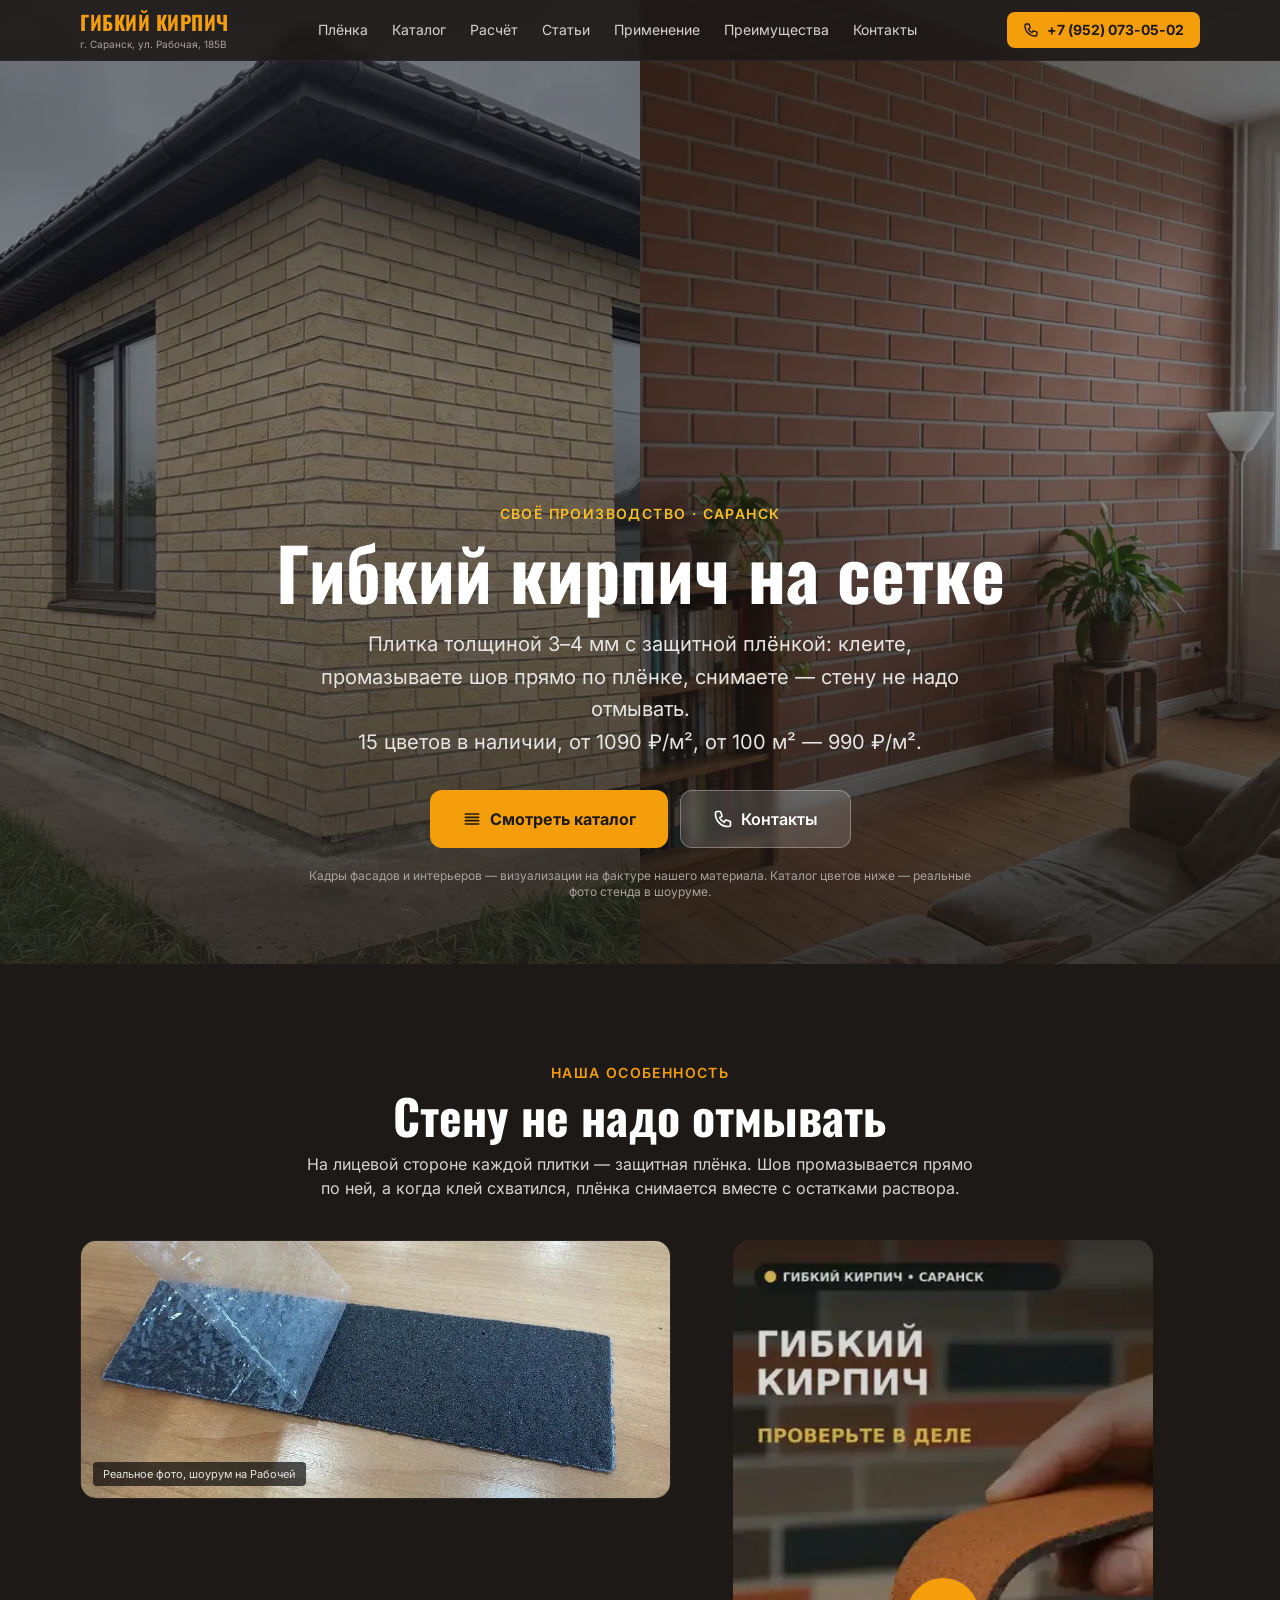
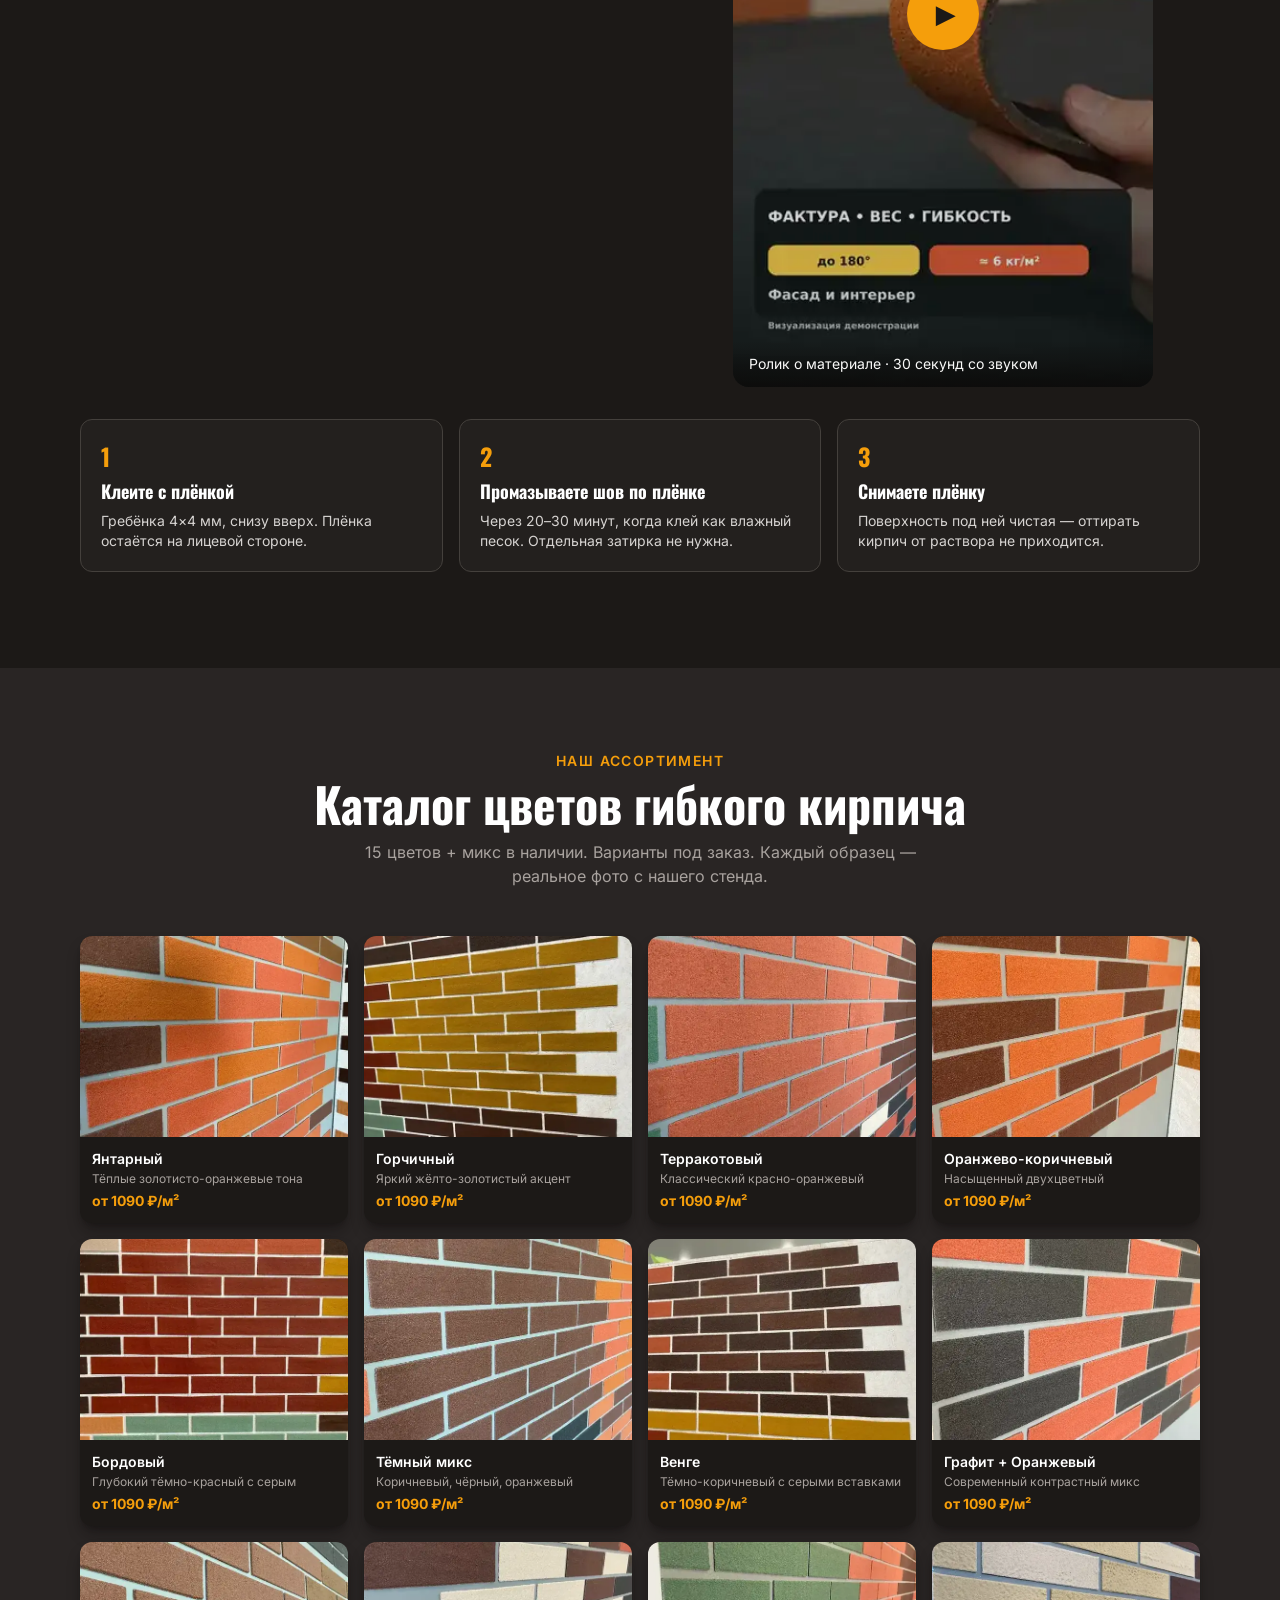
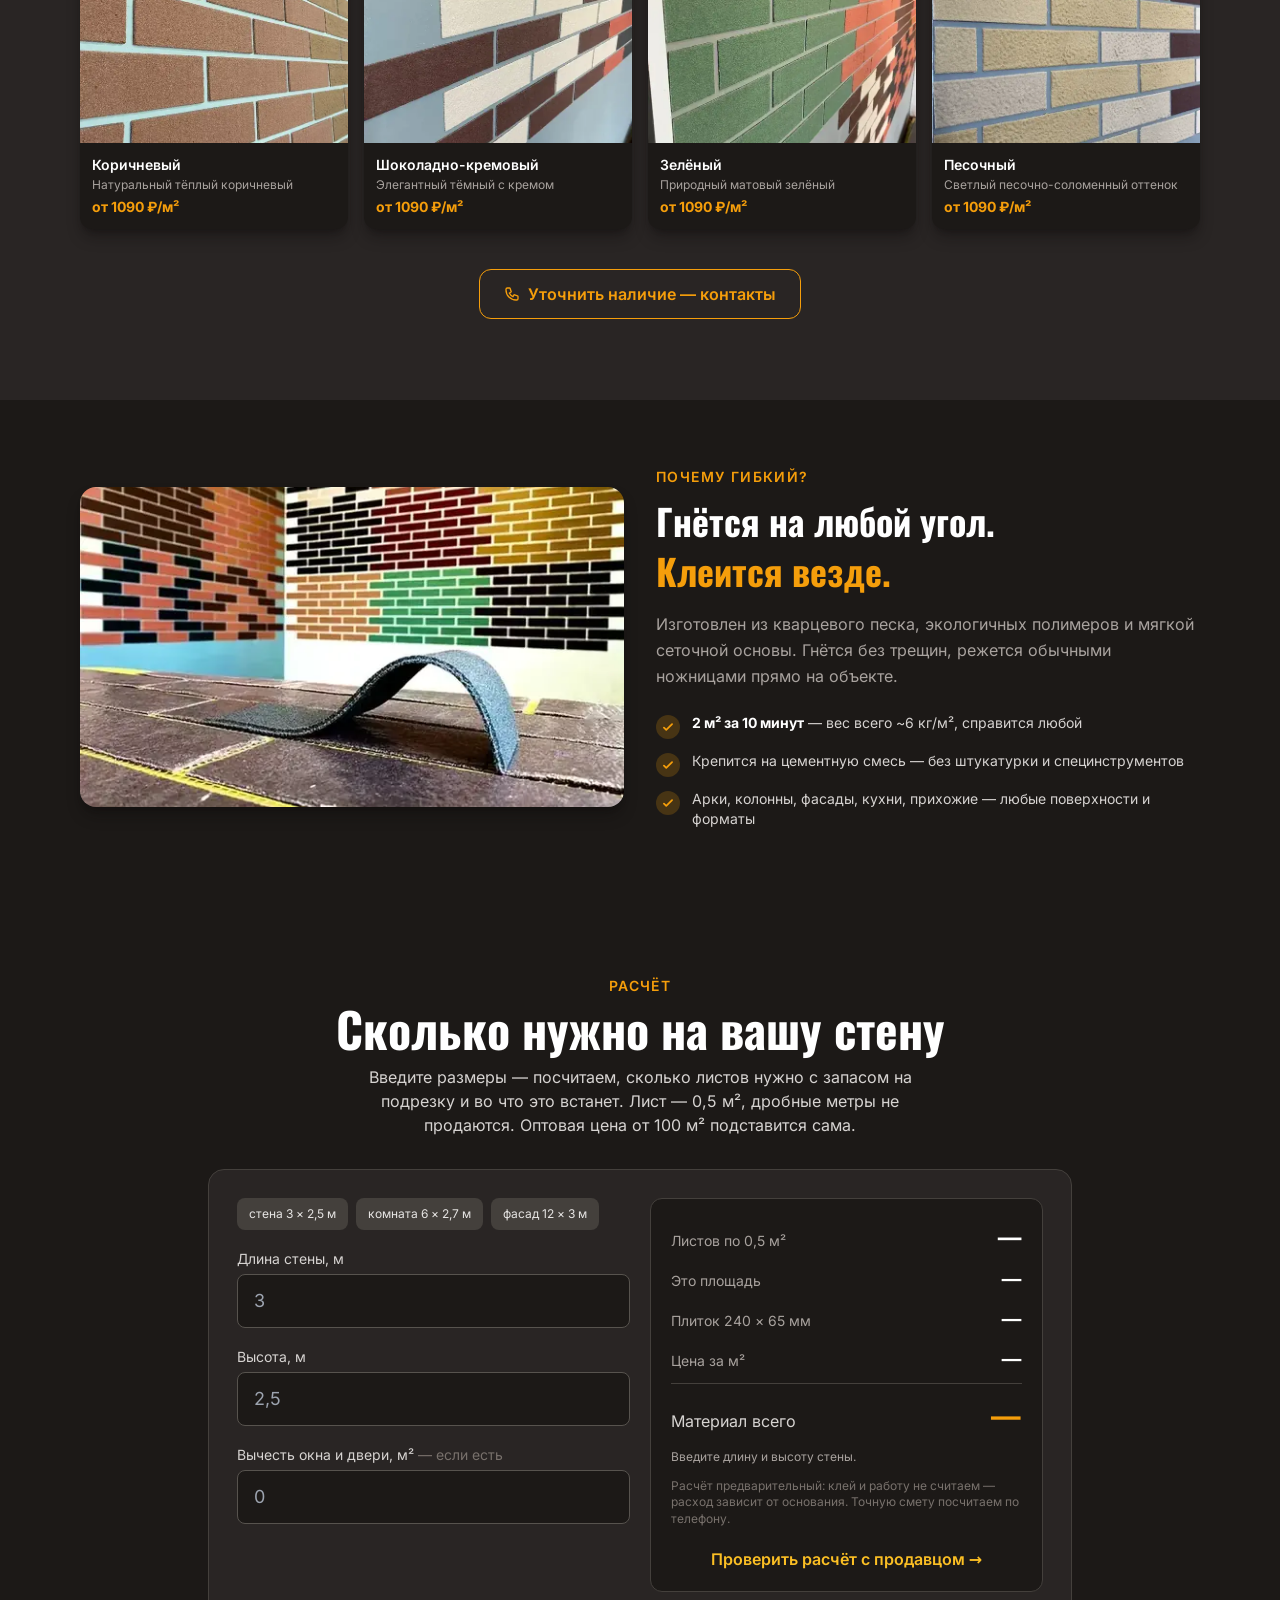
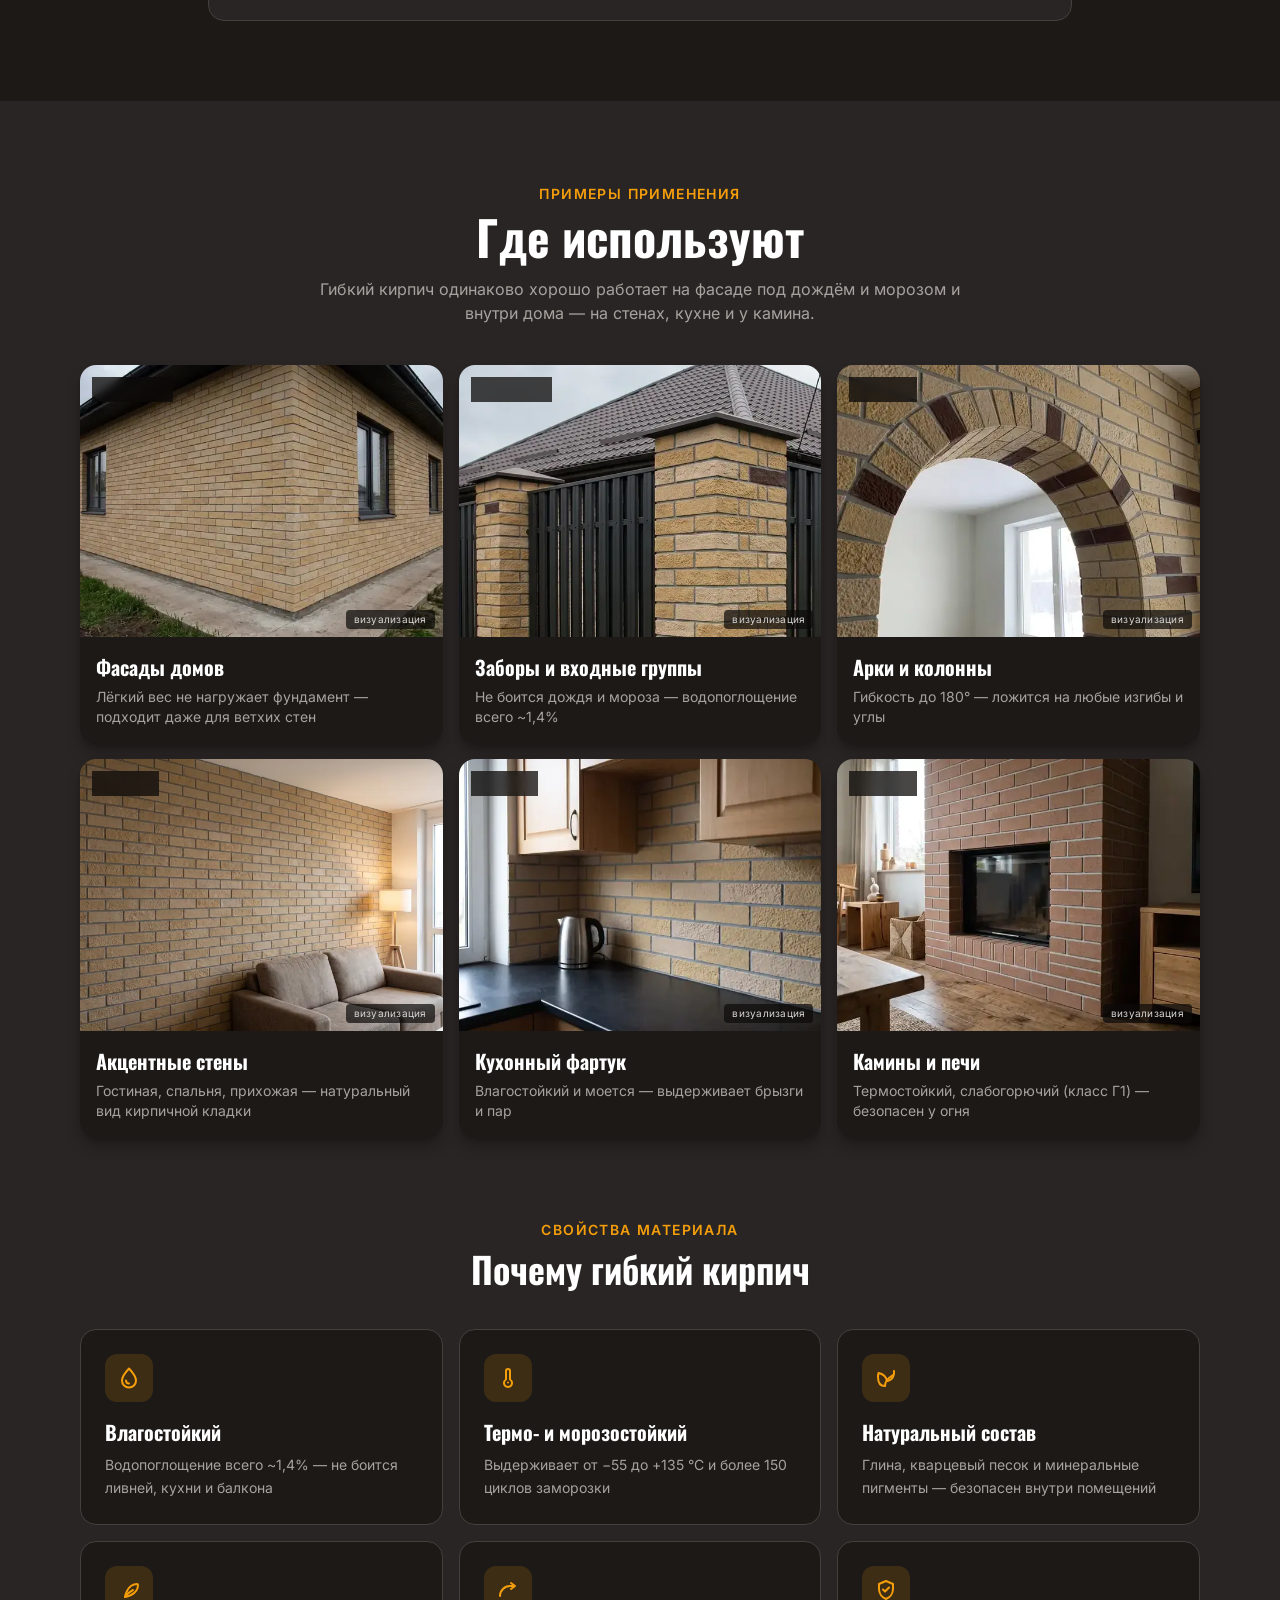
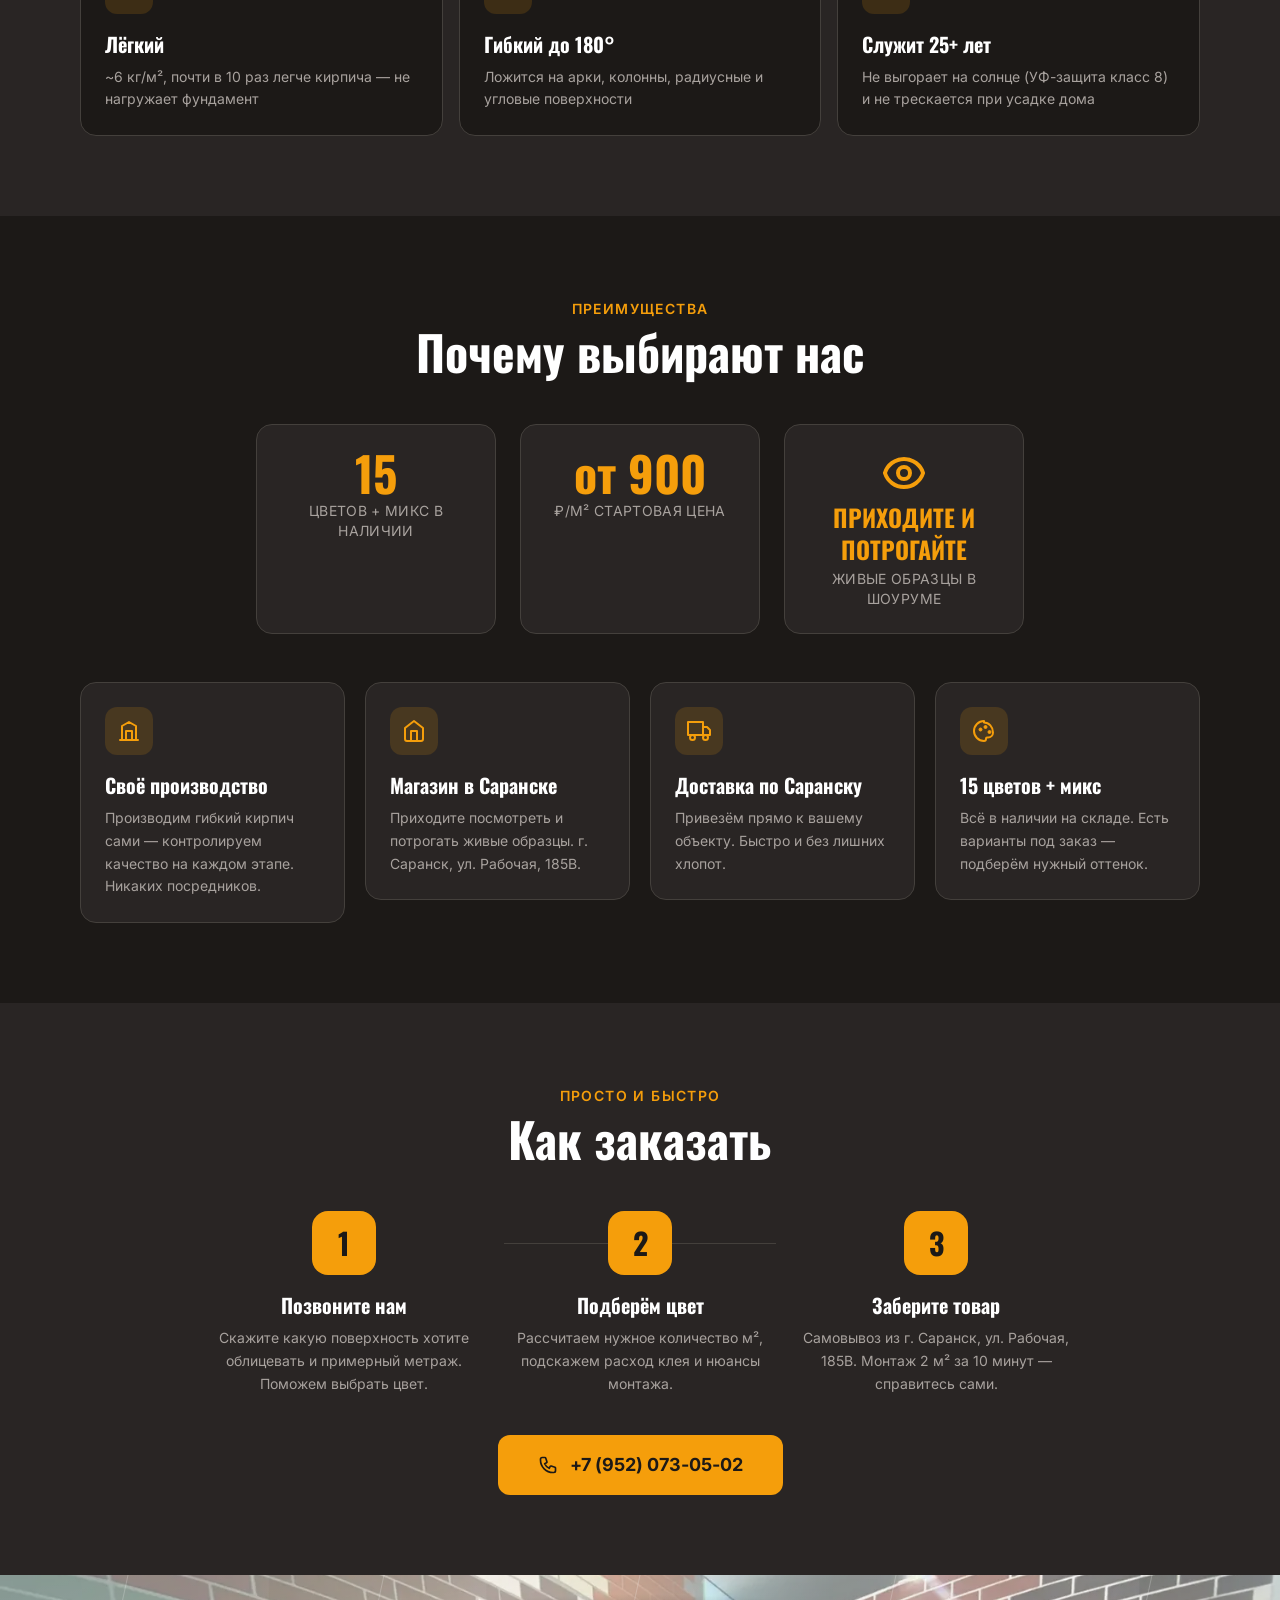
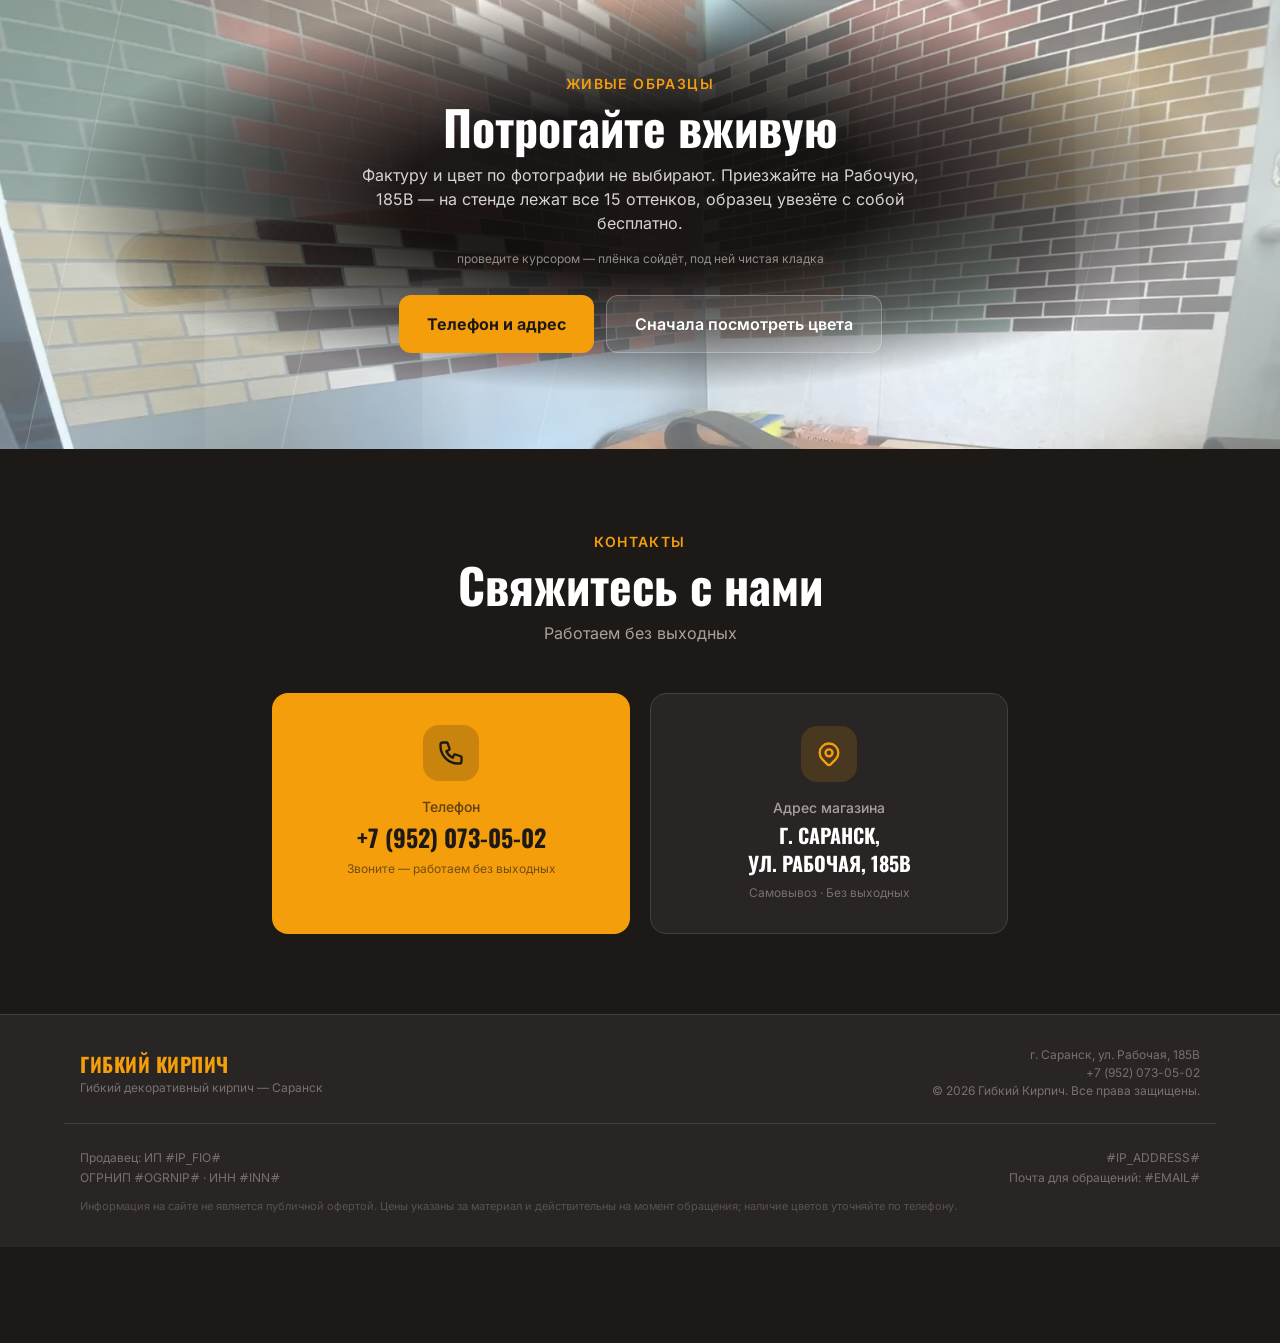
==== commit 1d893ec4: "Вес обратно в норму после нового фона стены Фон шоурума добавил 104 КБ и вывел страницу за порог (15" ====
--- a/index.html
+++ b/index.html
@@ -12,7 +12,7 @@
   <link rel="icon" type="image/svg+xml" href="favicon.svg">
   <link rel="stylesheet" href="css/fonts.css?v=a82b9fe5">
   <link rel="stylesheet" href="css/site.css?v=3cedbefe">
-  <link rel="stylesheet" href="css/ui.css?v=9b285350">
+  <link rel="stylesheet" href="css/ui.css?v=fcd87886">
   <script defer src="js/alpine-intersect.min.js?v=534ca026"></script>
   <script defer src="js/alpine.min.js?v=63d2636a"></script>
   <script defer src="js/raschet.js?v=915047b5"></script>
@@ -272,7 +272,7 @@
       <div class="rolik-box">
         <button type="button" class="rolik-play" data-src="video/rolik.mp4?v=cb9d3c45"
                 aria-label="Смотреть ролик о материале, 30 секунд">
-          <img src="video/rolik-poster.webp?v=0fb7f568" width="460" height="818" loading="lazy" decoding="async" alt="">
+          <img src="video/rolik-poster.webp?v=e04f12ba" width="460" height="818" loading="lazy" decoding="async" alt="">
           <span class="rolik-play__icon" aria-hidden="true">▶</span>
           <span class="rolik-play__label">Ролик о материале · 30 секунд со звуком</span>
         </button>
--- a/css/ui.css
+++ b/css/ui.css
@@ -89,7 +89,7 @@
   position:absolute; inset:0; z-index:0; overflow:hidden;
   /* Настоящий снимок стенда: перспектива, свет и неровные швы — то, чего
      синтетическая кладка не даёт ни при каком подборе цветов. */
-  background:#171310 url('../img/stena-fon.webp?v=0f759610') center/cover no-repeat;
+  background:#171310 url('../img/stena-fon.webp?v=a8a8bfc1') center/cover no-repeat;
 }
 /* Плёнка поверх кладки: её стирает указатель (js/stena.js). */
 .stena-plenka{
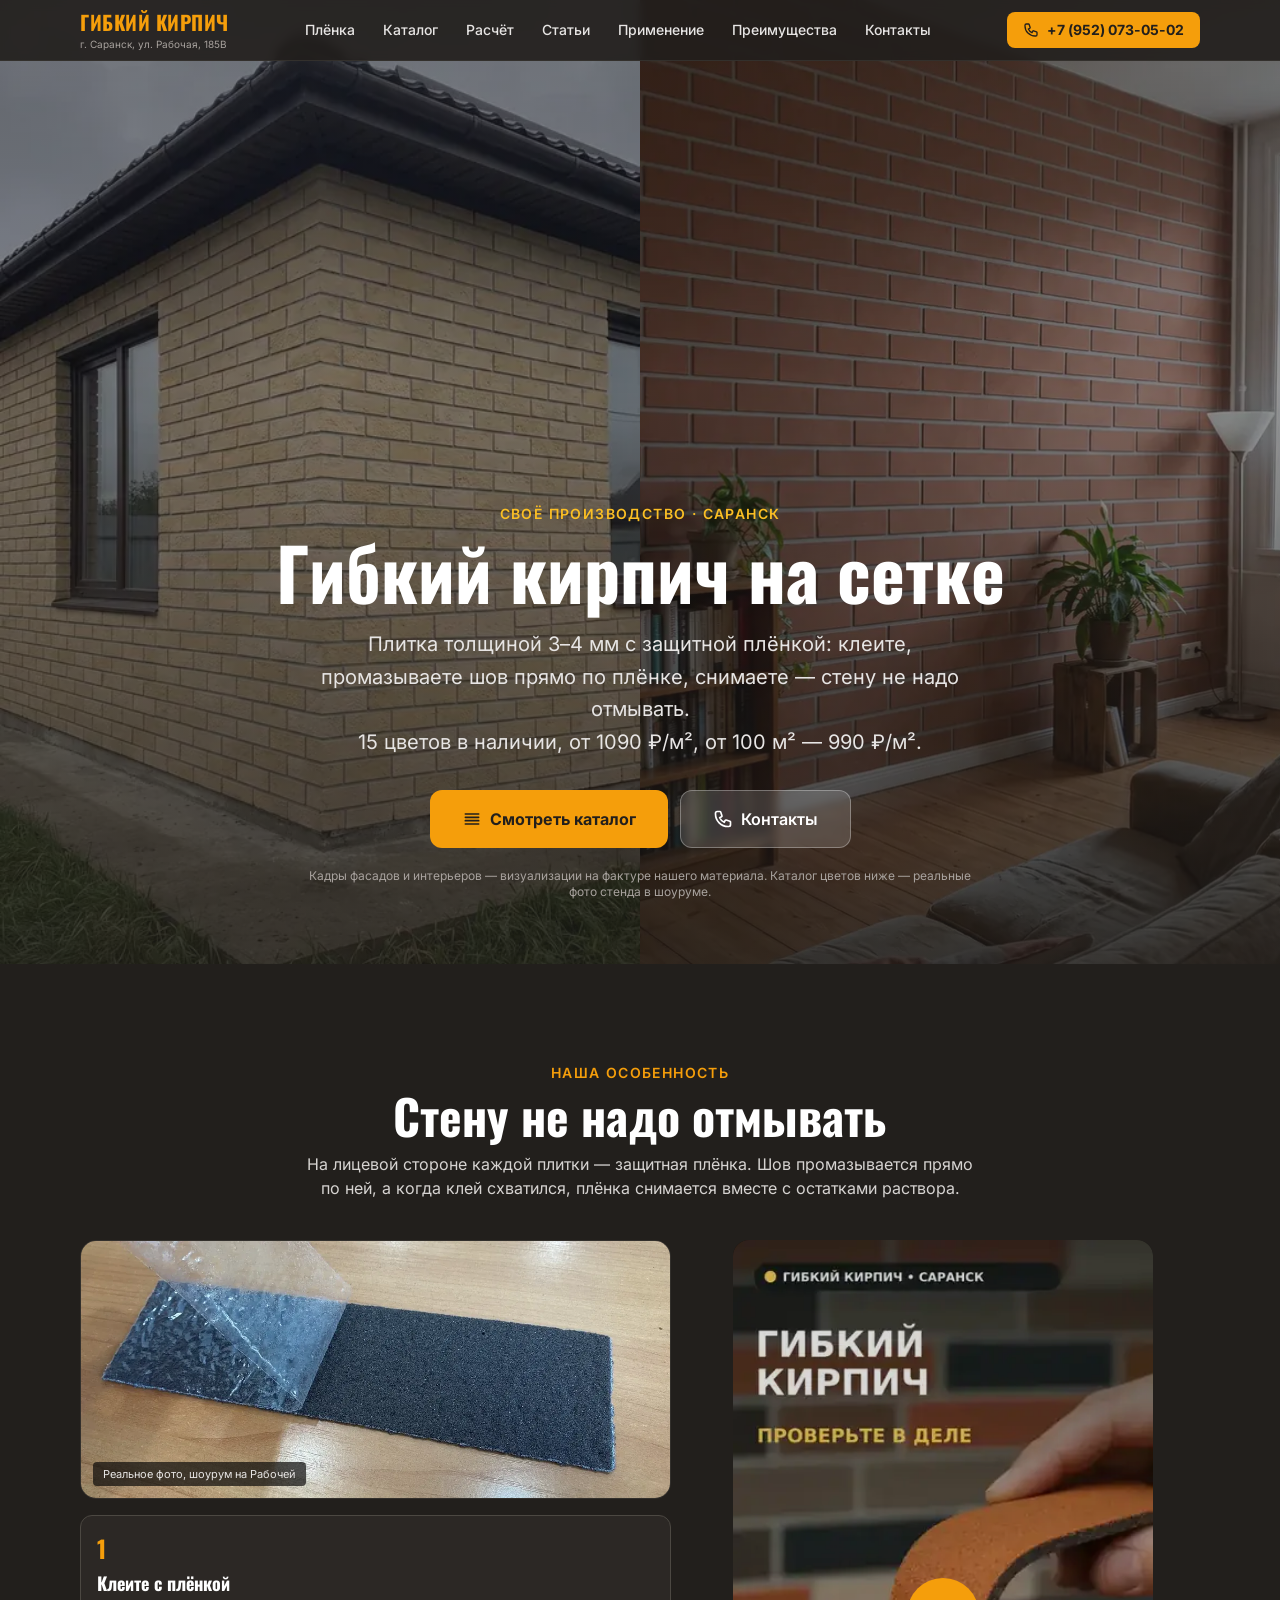
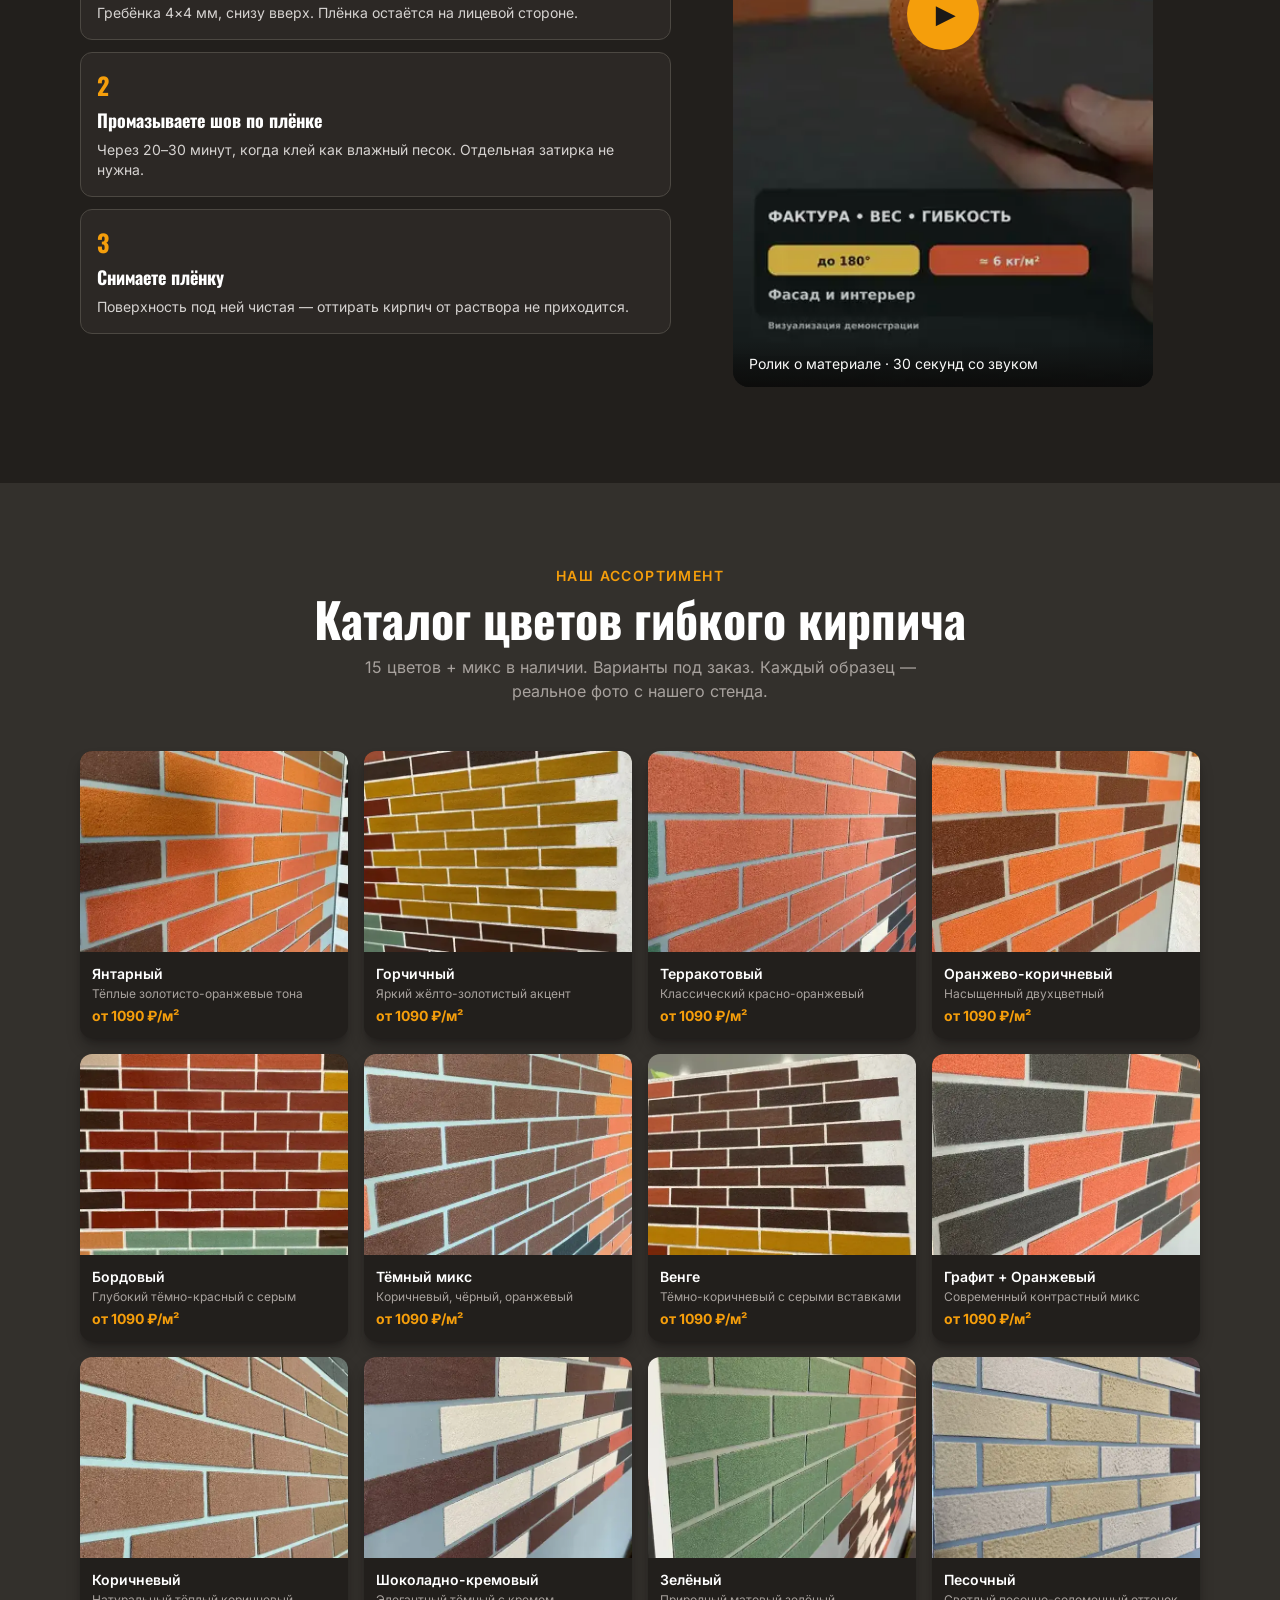
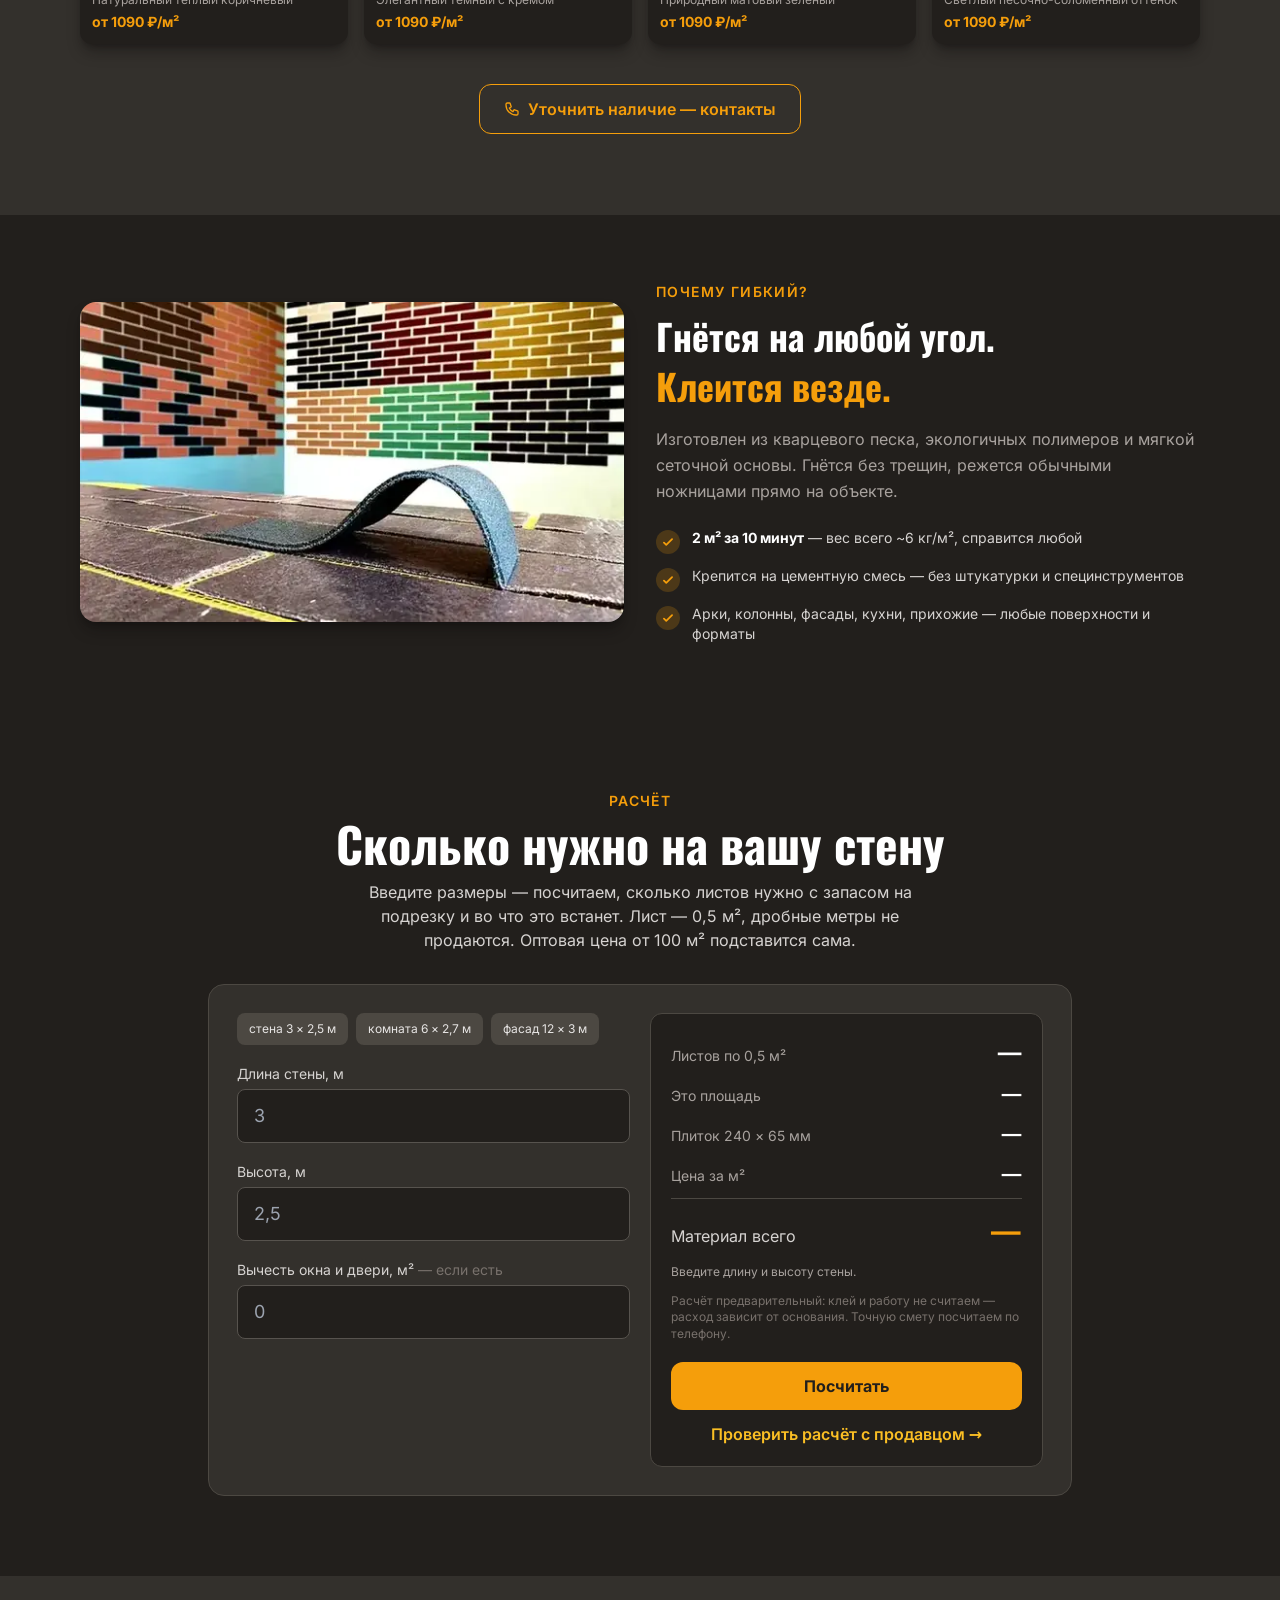
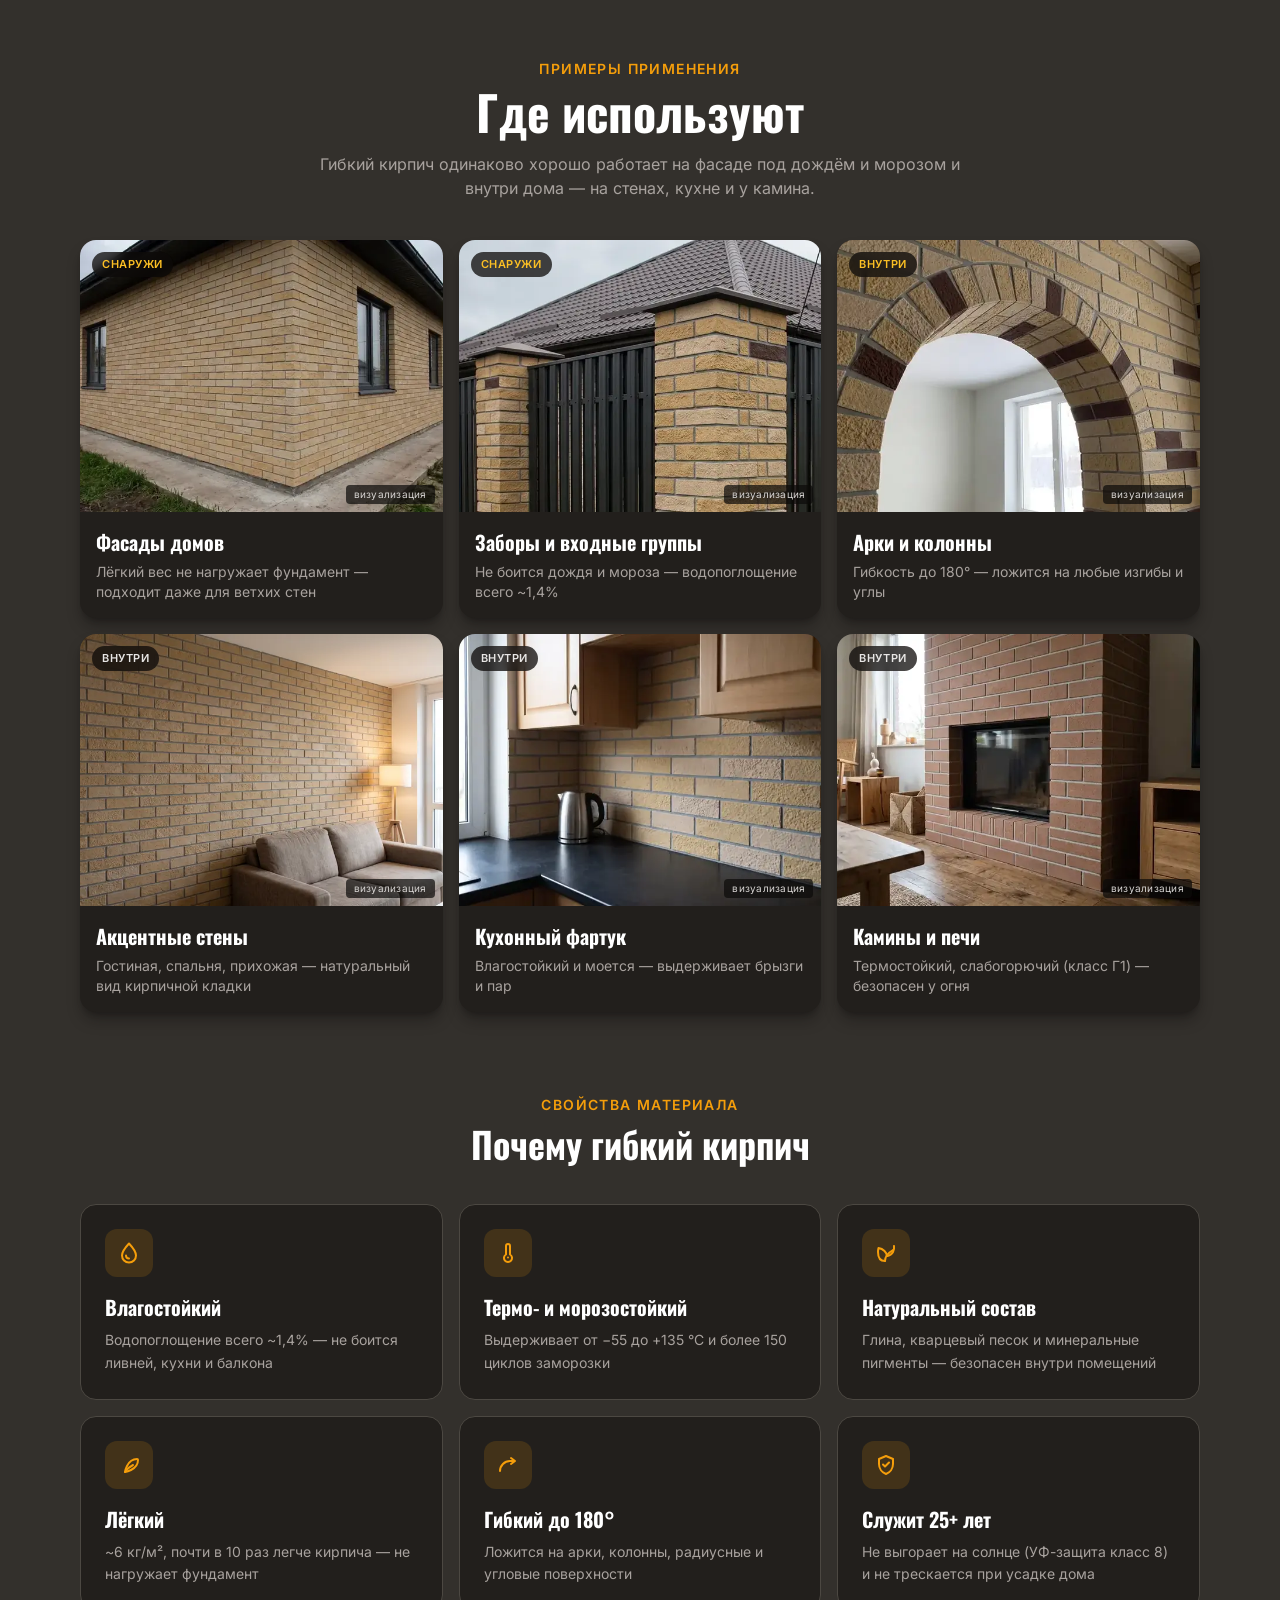
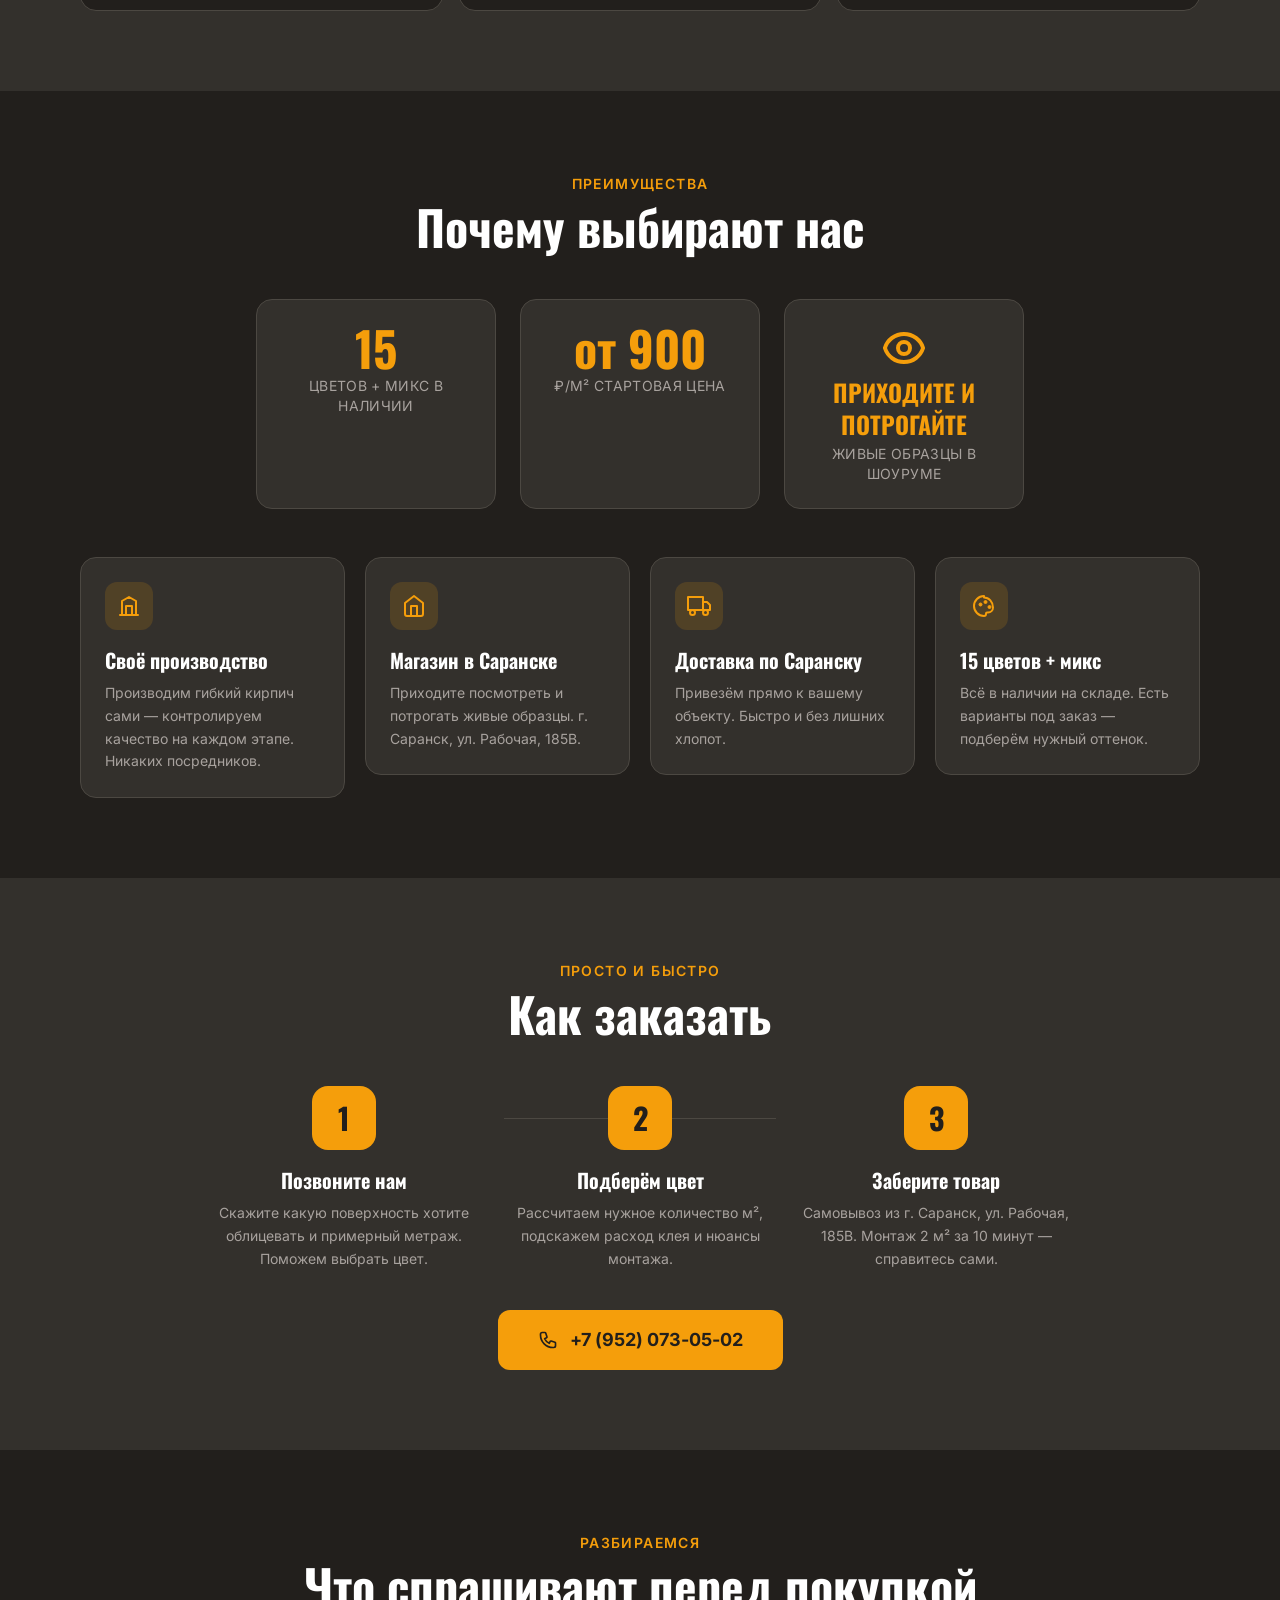
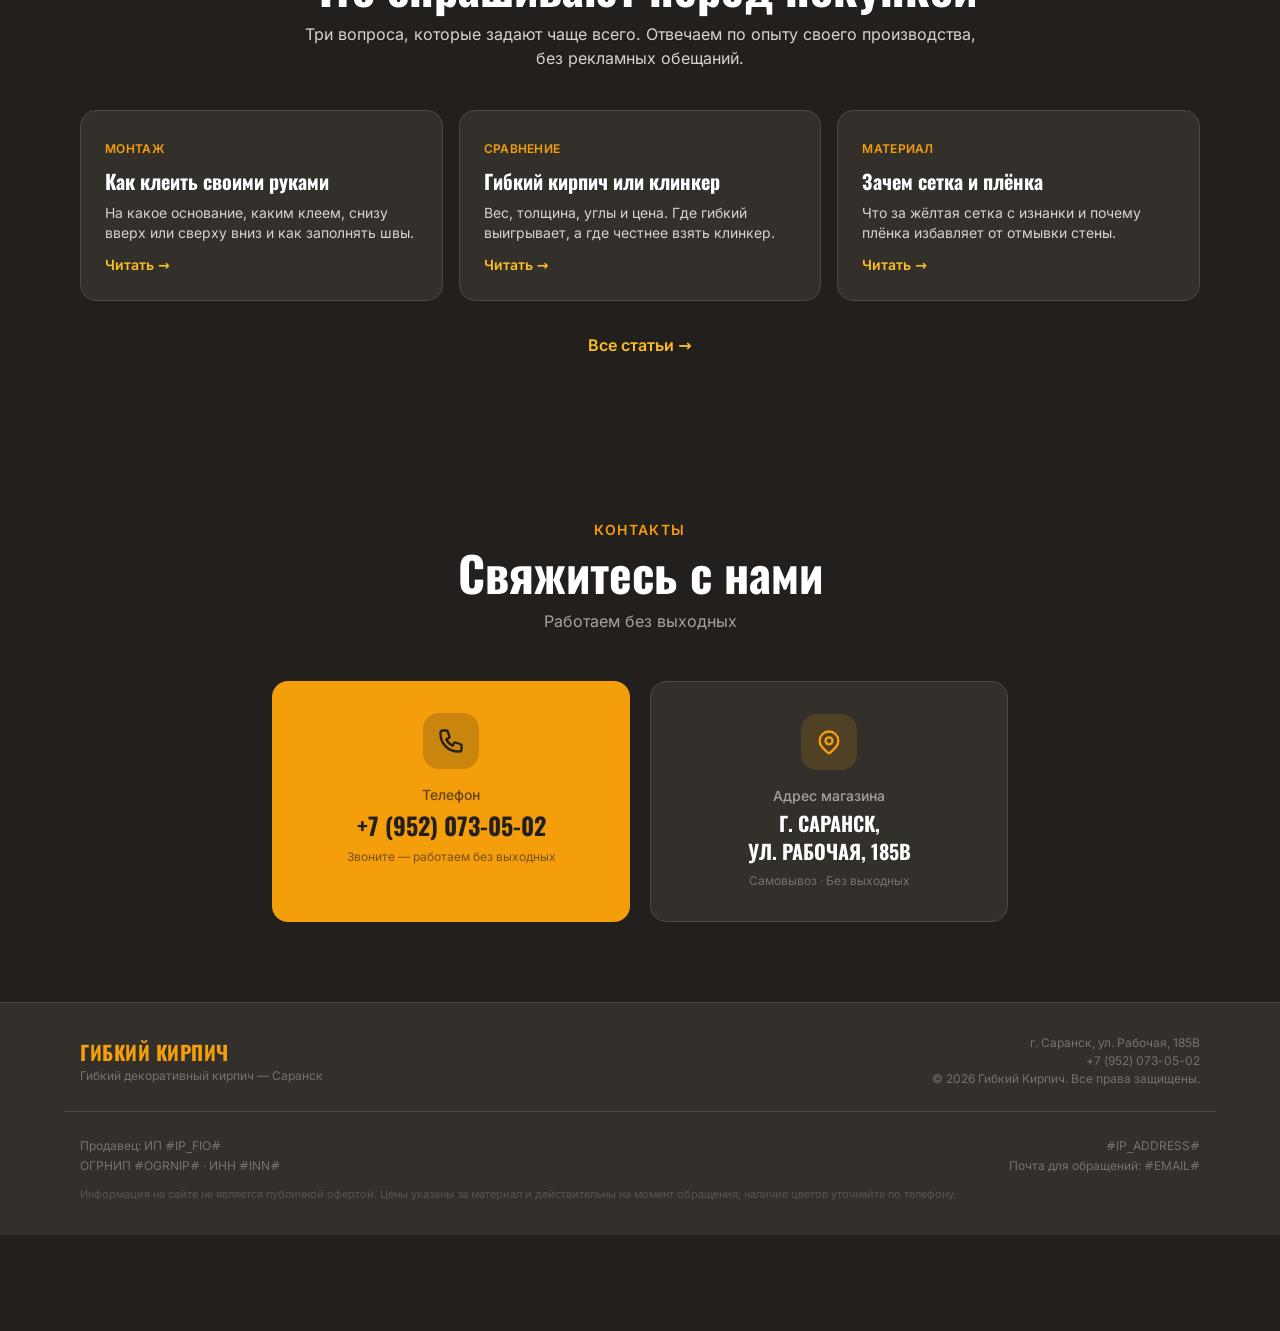
==== commit c0a2ab1e: "Блок с кирпичами убран, кнопка расчёта, статьи на главной, тон осветлён ПО ЗАМЕЧАНИЯМ ИВАНА:  · Секц" ====
--- a/index.html
+++ b/index.html
@@ -11,12 +11,11 @@
   <meta name="theme-color" content="#f59e0b">
   <link rel="icon" type="image/svg+xml" href="favicon.svg">
   <link rel="stylesheet" href="css/fonts.css?v=a82b9fe5">
-  <link rel="stylesheet" href="css/site.css?v=3cedbefe">
-  <link rel="stylesheet" href="css/ui.css?v=fcd87886">
+  <link rel="stylesheet" href="css/site.css?v=f9cd15c3">
+  <link rel="stylesheet" href="css/ui.css?v=3a337f5d">
   <script defer src="js/alpine-intersect.min.js?v=534ca026"></script>
   <script defer src="js/alpine.min.js?v=63d2636a"></script>
   <script defer src="js/raschet.js?v=915047b5"></script>
-  <script defer src="js/stena.js?v=1ecbd765"></script>
   <script defer src="js/obrazec.js?v=a72ace54"></script>
   <style>
     html { scroll-behavior: smooth; scroll-padding-top: 56px; }
@@ -82,14 +81,14 @@
       <span class="font-heading font-bold text-amber-500 text-xl tracking-wide uppercase">Гибкий Кирпич</span>
       <span class="text-xs text-stone-300 md:text-[10px] md:text-stone-400 md:sm:text-xs">г. Саранск, ул. Рабочая, 185В</span>
     </div>
-    <nav class="hidden md:flex items-center gap-6 text-sm text-stone-300">
-      <a href="#plenka"    class="hover:text-amber-400 transition-colors">Плёнка</a>
-      <a href="#catalog"   class="hover:text-amber-400 transition-colors">Каталог</a>
-      <a href="#raschet-sec" class="hover:text-amber-400 transition-colors">Расчёт</a>
-      <a href="/blog/"   class="hover:text-amber-400 transition-colors">Статьи</a>
-      <a href="#apply"     class="hover:text-amber-400 transition-colors">Применение</a>
-      <a href="#benefits"  class="hover:text-amber-400 transition-colors">Преимущества</a>
-      <a href="#contact"   class="hover:text-amber-400 transition-colors">Контакты</a>
+    <nav class="hidden md:flex items-center gap-1 text-sm">
+      <a href="#plenka"    class="px-3 py-1.5 rounded-lg text-stone-200 font-medium hover:text-amber-400 hover:bg-white/10 transition-colors">Плёнка</a>
+      <a href="#catalog"   class="px-3 py-1.5 rounded-lg text-stone-200 font-medium hover:text-amber-400 hover:bg-white/10 transition-colors">Каталог</a>
+      <a href="#raschet-sec" class="px-3 py-1.5 rounded-lg text-stone-200 font-medium hover:text-amber-400 hover:bg-white/10 transition-colors">Расчёт</a>
+      <a href="/blog/"   class="px-3 py-1.5 rounded-lg text-stone-200 font-medium hover:text-amber-400 hover:bg-white/10 transition-colors">Статьи</a>
+      <a href="#apply"     class="px-3 py-1.5 rounded-lg text-stone-200 font-medium hover:text-amber-400 hover:bg-white/10 transition-colors">Применение</a>
+      <a href="#benefits"  class="px-3 py-1.5 rounded-lg text-stone-200 font-medium hover:text-amber-400 hover:bg-white/10 transition-colors">Преимущества</a>
+      <a href="#contact"   class="px-3 py-1.5 rounded-lg text-stone-200 font-medium hover:text-amber-400 hover:bg-white/10 transition-colors">Контакты</a>
     </nav>
     <a href="#contact"
        class="hidden md:inline-flex items-center gap-2 bg-amber-500 hover:bg-amber-400 text-stone-900 font-bold text-sm px-4 py-2 rounded-lg transition-colors">
@@ -256,7 +255,8 @@
 
     <div class="grid md:grid-cols-[1.15fr_1fr] gap-4 items-start">
 
-    <figure class="plenka-shot relative rounded-2xl overflow-hidden border border-stone-800">
+    <div class="flex flex-col">
+      <figure class="plenka-shot relative rounded-2xl overflow-hidden border border-stone-800">
       <img class="w-full h-auto" src="img/plenka-real.webp?v=4414f2a6" width="1400" height="613" loading="lazy" decoding="async"
            alt="Защитная плёнка снимается с плитки, под ней чистая поверхность"
            />
@@ -264,6 +264,24 @@
         Реальное фото, шоурум на Рабочей
       </figcaption>
     </figure>
+      <ol class="grid gap-3 mt-4">
+      <li class="bg-stone-800/60 border border-stone-700 rounded-xl p-4">
+        <span class="text-amber-500 font-heading font-bold text-2xl">1</span>
+        <h3 class="font-heading font-bold text-lg text-white mt-1">Клеите с плёнкой</h3>
+        <p class="text-stone-300 text-sm mt-1.5">Гребёнка 4×4 мм, снизу вверх. Плёнка остаётся на лицевой стороне.</p>
+      </li>
+      <li class="bg-stone-800/60 border border-stone-700 rounded-xl p-4">
+        <span class="text-amber-500 font-heading font-bold text-2xl">2</span>
+        <h3 class="font-heading font-bold text-lg text-white mt-1">Промазываете шов по плёнке</h3>
+        <p class="text-stone-300 text-sm mt-1.5">Через 20–30 минут, когда клей как влажный песок. Отдельная затирка не нужна.</p>
+      </li>
+      <li class="bg-stone-800/60 border border-stone-700 rounded-xl p-4">
+        <span class="text-amber-500 font-heading font-bold text-2xl">3</span>
+        <h3 class="font-heading font-bold text-lg text-white mt-1">Снимаете плёнку</h3>
+        <p class="text-stone-300 text-sm mt-1.5">Поверхность под ней чистая — оттирать кирпич от раствора не приходится.</p>
+      </li>
+    </ol>
+      </div>
 
       <!-- Ролик целиком, 30 секунд со звуком. Грузится ТОЛЬКО по клику:
            файл весит 1,9 МБ — больше всей остальной страницы, и тянуть его
@@ -283,23 +301,7 @@
 
     </div>
 
-    <ol class="grid sm:grid-cols-3 gap-4 mt-8">
-      <li class="bg-stone-800/60 border border-stone-700 rounded-xl p-5">
-        <span class="text-amber-500 font-heading font-bold text-2xl">1</span>
-        <h3 class="font-heading font-bold text-lg text-white mt-1">Клеите с плёнкой</h3>
-        <p class="text-stone-300 text-sm mt-1.5">Гребёнка 4×4 мм, снизу вверх. Плёнка остаётся на лицевой стороне.</p>
-      </li>
-      <li class="bg-stone-800/60 border border-stone-700 rounded-xl p-5">
-        <span class="text-amber-500 font-heading font-bold text-2xl">2</span>
-        <h3 class="font-heading font-bold text-lg text-white mt-1">Промазываете шов по плёнке</h3>
-        <p class="text-stone-300 text-sm mt-1.5">Через 20–30 минут, когда клей как влажный песок. Отдельная затирка не нужна.</p>
-      </li>
-      <li class="bg-stone-800/60 border border-stone-700 rounded-xl p-5">
-        <span class="text-amber-500 font-heading font-bold text-2xl">3</span>
-        <h3 class="font-heading font-bold text-lg text-white mt-1">Снимаете плёнку</h3>
-        <p class="text-stone-300 text-sm mt-1.5">Поверхность под ней чистая — оттирать кирпич от раствора не приходится.</p>
-      </li>
-    </ol>
+    
   </div>
 </section>
 
@@ -704,8 +706,13 @@
           Точную смету посчитаем по телефону.
         </p>
 
+        <button type="submit"
+                class="mt-5 w-full inline-flex items-center justify-center gap-2 bg-amber-500 hover:bg-amber-400
+                       text-stone-900 font-bold px-6 py-3 rounded-xl transition-colors">
+          Посчитать
+        </button>
         <a href="#contact"
-           class="mt-auto pt-5 inline-flex items-center justify-center gap-2 text-amber-400 hover:text-amber-300 font-semibold">
+           class="mt-3 inline-flex items-center justify-center gap-2 text-amber-400 hover:text-amber-300 font-semibold">
           Проверить расчёт с продавцом →
         </a>
       </div>
@@ -1129,36 +1136,53 @@
 
 
 
+
+
 <!-- ====================================================
-     ИНТЕРАКТИВНАЯ СТЕНА — на месте убранного блока с роликом.
-     Смысл не в эффекте ради эффекта: человек ведёт курсором (или пальцем),
-     кладка расступается — и это ровно то, что материал делает в жизни, гнётся
-     и поддаётся. Кирпичи собираются скриптом; без него остаётся обычная ровная
-     кладка с тем же призывом, ничего не пропадает.
+     СТАТЬИ. Раздел существовал, но попасть в него можно было только через
+     верхнее меню — то есть почти никто. Блок на главной ведёт туда людей
+     и связывает страницы между собой: поисковику это тоже нужно.
      ==================================================== -->
-<section id="stena" class="relative overflow-hidden bg-stone-950 py-16 sm:py-24">
-  <div class="stena-wall" aria-hidden="true"></div>
-
-  <div class="relative z-10 max-w-6xl mx-auto px-4 text-center">
-    <span class="text-amber-500 text-sm font-semibold uppercase tracking-widest">Живые образцы</span>
-    <h2 class="font-heading font-bold text-4xl sm:text-5xl mt-2 text-white">Потрогайте вживую</h2>
-    <p class="text-stone-300 mt-3 max-w-xl mx-auto">
-      Фактуру и цвет по фотографии не выбирают. Приезжайте на Рабочую, 185В —
-      на стенде лежат все 15 оттенков, образец увезёте с собой бесплатно.
-    </p>
-    <p class="stena-hint text-stone-400 text-xs mt-4">
-      <span class="hidden sm:inline">проведите курсором — плёнка сойдёт, под ней чистая кладка</span>
-      <span class="sm:hidden">проведите пальцем — плёнка сойдёт</span>
-    </p>
-
-    <div class="mt-7 flex flex-wrap gap-3 justify-center">
-      <a href="#contact"
-         class="inline-flex items-center gap-2 bg-amber-500 hover:bg-amber-400 text-stone-900 font-bold px-7 py-4 rounded-xl transition-colors">
-        Телефон и адрес
+<section id="stati" class="py-16 sm:py-20 bg-stone-900">
+  <div class="max-w-6xl mx-auto px-4">
+    <div class="text-center mb-10">
+      <span class="text-amber-500 text-sm font-semibold uppercase tracking-widest">Разбираемся</span>
+      <h2 class="font-heading font-bold text-4xl sm:text-5xl mt-2 text-white">Что спрашивают перед покупкой</h2>
+      <p class="text-stone-300 mt-3 max-w-2xl mx-auto">
+        Три вопроса, которые задают чаще всего. Отвечаем по опыту своего производства,
+        без рекламных обещаний.
+      </p>
+    </div>
+
+    <div class="grid md:grid-cols-3 gap-4">
+      <a href="/blog/kak-kleit-gibkiy-kirpich/"
+         class="block bg-stone-800 border border-stone-700 rounded-2xl p-6 hover:border-amber-600 transition-colors">
+        <span class="text-amber-500 text-xs font-semibold uppercase tracking-wide">Монтаж</span>
+        <h3 class="font-heading font-bold text-xl text-white mt-2">Как клеить своими руками</h3>
+        <p class="text-stone-300 text-sm mt-2">На какое основание, каким клеем, снизу вверх или сверху вниз и как заполнять швы.</p>
+        <span class="inline-block mt-3 text-amber-400 font-semibold text-sm">Читать →</span>
       </a>
-      <a href="#catalog"
-         class="inline-flex items-center gap-2 bg-white/10 hover:bg-white/20 border border-white/25 text-white font-semibold px-7 py-4 rounded-xl transition-colors">
-        Сначала посмотреть цвета
+
+      <a href="/blog/gibkiy-kirpich-ili-klinker/"
+         class="block bg-stone-800 border border-stone-700 rounded-2xl p-6 hover:border-amber-600 transition-colors">
+        <span class="text-amber-500 text-xs font-semibold uppercase tracking-wide">Сравнение</span>
+        <h3 class="font-heading font-bold text-xl text-white mt-2">Гибкий кирпич или клинкер</h3>
+        <p class="text-stone-300 text-sm mt-2">Вес, толщина, углы и цена. Где гибкий выигрывает, а где честнее взять клинкер.</p>
+        <span class="inline-block mt-3 text-amber-400 font-semibold text-sm">Читать →</span>
+      </a>
+
+      <a href="/blog/setka-i-plenka/"
+         class="block bg-stone-800 border border-stone-700 rounded-2xl p-6 hover:border-amber-600 transition-colors">
+        <span class="text-amber-500 text-xs font-semibold uppercase tracking-wide">Материал</span>
+        <h3 class="font-heading font-bold text-xl text-white mt-2">Зачем сетка и плёнка</h3>
+        <p class="text-stone-300 text-sm mt-2">Что за жёлтая сетка с изнанки и почему плёнка избавляет от отмывки стены.</p>
+        <span class="inline-block mt-3 text-amber-400 font-semibold text-sm">Читать →</span>
+      </a>
+    </div>
+
+    <div class="text-center mt-8">
+      <a href="/blog/" class="inline-flex items-center gap-2 text-amber-400 hover:text-amber-300 font-semibold">
+        Все статьи →
       </a>
     </div>
   </div>
--- a/css/site.css
+++ b/css/site.css
@@ -1 +1 @@
-*,:after,:before{--tw-border-spacing-x:0;--tw-border-spacing-y:0;--tw-translate-x:0;--tw-translate-y:0;--tw-rotate:0;--tw-skew-x:0;--tw-skew-y:0;--tw-scale-x:1;--tw-scale-y:1;--tw-pan-x: ;--tw-pan-y: ;--tw-pinch-zoom: ;--tw-scroll-snap-strictness:proximity;--tw-gradient-from-position: ;--tw-gradient-via-position: ;--tw-gradient-to-position: ;--tw-ordinal: ;--tw-slashed-zero: ;--tw-numeric-figure: ;--tw-numeric-spacing: ;--tw-numeric-fraction: ;--tw-ring-inset: ;--tw-ring-offset-width:0px;--tw-ring-offset-color:#fff;--tw-ring-color:rgba(59,130,246,.5);--tw-ring-offset-shadow:0 0 #0000;--tw-ring-shadow:0 0 #0000;--tw-shadow:0 0 #0000;--tw-shadow-colored:0 0 #0000;--tw-blur: ;--tw-brightness: ;--tw-contrast: ;--tw-grayscale: ;--tw-hue-rotate: ;--tw-invert: ;--tw-saturate: ;--tw-sepia: ;--tw-drop-shadow: ;--tw-backdrop-blur: ;--tw-backdrop-brightness: ;--tw-backdrop-contrast: ;--tw-backdrop-grayscale: ;--tw-backdrop-hue-rotate: ;--tw-backdrop-invert: ;--tw-backdrop-opacity: ;--tw-backdrop-saturate: ;--tw-backdrop-sepia: ;--tw-contain-size: ;--tw-contain-layout: ;--tw-contain-paint: ;--tw-contain-style: }::backdrop{--tw-border-spacing-x:0;--tw-border-spacing-y:0;--tw-translate-x:0;--tw-translate-y:0;--tw-rotate:0;--tw-skew-x:0;--tw-skew-y:0;--tw-scale-x:1;--tw-scale-y:1;--tw-pan-x: ;--tw-pan-y: ;--tw-pinch-zoom: ;--tw-scroll-snap-strictness:proximity;--tw-gradient-from-position: ;--tw-gradient-via-position: ;--tw-gradient-to-position: ;--tw-ordinal: ;--tw-slashed-zero: ;--tw-numeric-figure: ;--tw-numeric-spacing: ;--tw-numeric-fraction: ;--tw-ring-inset: ;--tw-ring-offset-width:0px;--tw-ring-offset-color:#fff;--tw-ring-color:rgba(59,130,246,.5);--tw-ring-offset-shadow:0 0 #0000;--tw-ring-shadow:0 0 #0000;--tw-shadow:0 0 #0000;--tw-shadow-colored:0 0 #0000;--tw-blur: ;--tw-brightness: ;--tw-contrast: ;--tw-grayscale: ;--tw-hue-rotate: ;--tw-invert: ;--tw-saturate: ;--tw-sepia: ;--tw-drop-shadow: ;--tw-backdrop-blur: ;--tw-backdrop-brightness: ;--tw-backdrop-contrast: ;--tw-backdrop-grayscale: ;--tw-backdrop-hue-rotate: ;--tw-backdrop-invert: ;--tw-backdrop-opacity: ;--tw-backdrop-saturate: ;--tw-backdrop-sepia: ;--tw-contain-size: ;--tw-contain-layout: ;--tw-contain-paint: ;--tw-contain-style: }/*! tailwindcss v3.4.17 | MIT License | https://tailwindcss.com*/*,:after,:before{box-sizing:border-box;border:0 solid #e5e7eb}:after,:before{--tw-content:""}:host,html{line-height:1.5;-webkit-text-size-adjust:100%;-moz-tab-size:4;-o-tab-size:4;tab-size:4;font-family:Inter,system-ui,sans-serif;font-feature-settings:normal;font-variation-settings:normal;-webkit-tap-highlight-color:transparent}body{margin:0;line-height:inherit}hr{height:0;color:inherit;border-top-width:1px}abbr:where([title]){-webkit-text-decoration:underline dotted;text-decoration:underline dotted}h1,h2,h3,h4,h5,h6{font-size:inherit;font-weight:inherit}a{color:inherit;text-decoration:inherit}b,strong{font-weight:bolder}code,kbd,pre,samp{font-family:ui-monospace,SFMono-Regular,Menlo,Monaco,Consolas,Liberation Mono,Courier New,monospace;font-feature-settings:normal;font-variation-settings:normal;font-size:1em}small{font-size:80%}sub,sup{font-size:75%;line-height:0;position:relative;vertical-align:baseline}sub{bottom:-.25em}sup{top:-.5em}table{text-indent:0;border-color:inherit;border-collapse:collapse}button,input,optgroup,select,textarea{font-family:inherit;font-feature-settings:inherit;font-variation-settings:inherit;font-size:100%;font-weight:inherit;line-height:inherit;letter-spacing:inherit;color:inherit;margin:0;padding:0}button,select{text-transform:none}button,input:where([type=button]),input:where([type=reset]),input:where([type=submit]){-webkit-appearance:button;background-color:transparent;background-image:none}:-moz-focusring{outline:auto}:-moz-ui-invalid{box-shadow:none}progress{vertical-align:baseline}::-webkit-inner-spin-button,::-webkit-outer-spin-button{height:auto}[type=search]{-webkit-appearance:textfield;outline-offset:-2px}::-webkit-search-decoration{-webkit-appearance:none}::-webkit-file-upload-button{-webkit-appearance:button;font:inherit}summary{display:list-item}blockquote,dd,dl,figure,h1,h2,h3,h4,h5,h6,hr,p,pre{margin:0}fieldset{margin:0}fieldset,legend{padding:0}menu,ol,ul{list-style:none;margin:0;padding:0}dialog{padding:0}textarea{resize:vertical}input::-moz-placeholder,textarea::-moz-placeholder{opacity:1;color:#9ca3af}input::placeholder,textarea::placeholder{opacity:1;color:#9ca3af}[role=button],button{cursor:pointer}:disabled{cursor:default}audio,canvas,embed,iframe,img,object,svg,video{display:block;vertical-align:middle}img,video{max-width:100%;height:auto}[hidden]:where(:not([hidden=until-found])){display:none}.fixed{position:fixed}.absolute{position:absolute}.relative{position:relative}.inset-0{inset:0}.bottom-0{bottom:0}.bottom-2{bottom:.5rem}.bottom-3{bottom:.75rem}.left-0{left:0}.left-3{left:.75rem}.right-0{right:0}.right-2{right:.5rem}.right-3{right:.75rem}.top-0{top:0}.top-16{top:4rem}.top-3{top:.75rem}.top-8{top:2rem}.-z-10{z-index:-10}.z-10{z-index:10}.z-20{z-index:20}.z-50{z-index:50}.mx-auto{margin-left:auto;margin-right:auto}.mb-1{margin-bottom:.25rem}.mb-10{margin-bottom:2.5rem}.mb-12{margin-bottom:3rem}.mb-2{margin-bottom:.5rem}.mb-3{margin-bottom:.75rem}.mb-4{margin-bottom:1rem}.mb-5{margin-bottom:1.25rem}.mb-6{margin-bottom:1.5rem}.mb-8{margin-bottom:2rem}.mt-0\.5{margin-top:.125rem}.mt-1{margin-top:.25rem}.mt-1\.5{margin-top:.375rem}.mt-10{margin-top:2.5rem}.mt-12{margin-top:3rem}.mt-16{margin-top:4rem}.mt-2{margin-top:.5rem}.mt-3{margin-top:.75rem}.mt-4{margin-top:1rem}.mt-5{margin-top:1.25rem}.mt-6{margin-top:1.5rem}.mt-7{margin-top:1.75rem}.mt-8{margin-top:2rem}.mt-auto{margin-top:auto}.block{display:block}.inline-block{display:inline-block}.flex{display:flex}.inline-flex{display:inline-flex}.table{display:table}.grid{display:grid}.hidden{display:none}.aspect-\[4\/3\]{aspect-ratio:4/3}.h-1\/2{height:50%}.h-11{height:2.75rem}.h-12{height:3rem}.h-14{height:3.5rem}.h-16{height:4rem}.h-20{height:5rem}.h-3\.5{height:.875rem}.h-4{height:1rem}.h-5{height:1.25rem}.h-6{height:1.5rem}.h-64{height:16rem}.h-7{height:1.75rem}.h-8{height:2rem}.h-auto{height:auto}.h-full{height:100%}.h-px{height:1px}.min-h-screen{min-height:100vh}.w-1\/2{width:50%}.w-11{width:2.75rem}.w-12{width:3rem}.w-14{width:3.5rem}.w-16{width:4rem}.w-3\.5{width:.875rem}.w-4{width:1rem}.w-5{width:1.25rem}.w-6{width:1.5rem}.w-7{width:1.75rem}.w-8{width:2rem}.w-full{width:100%}.max-w-2xl{max-width:42rem}.max-w-3xl{max-width:48rem}.max-w-4xl{max-width:56rem}.max-w-5xl{max-width:64rem}.max-w-6xl{max-width:72rem}.max-w-sm{max-width:24rem}.max-w-xl{max-width:36rem}.flex-1{flex:1 1 0%}.flex-shrink-0,.shrink-0{flex-shrink:0}.translate-y-0{--tw-translate-y:0px}.translate-y-0,.translate-y-8{transform:translate(var(--tw-translate-x),var(--tw-translate-y)) rotate(var(--tw-rotate)) skewX(var(--tw-skew-x)) skewY(var(--tw-skew-y)) scaleX(var(--tw-scale-x)) scaleY(var(--tw-scale-y))}.translate-y-8{--tw-translate-y:2rem}.transform{transform:translate(var(--tw-translate-x),var(--tw-translate-y)) rotate(var(--tw-rotate)) skewX(var(--tw-skew-x)) skewY(var(--tw-skew-y)) scaleX(var(--tw-scale-x)) scaleY(var(--tw-scale-y))}.cursor-pointer{cursor:pointer}.grid-cols-2{grid-template-columns:repeat(2,minmax(0,1fr))}.grid-cols-3{grid-template-columns:repeat(3,minmax(0,1fr))}.flex-col{flex-direction:column}.flex-wrap{flex-wrap:wrap}.items-start{align-items:flex-start}.items-center{align-items:center}.items-baseline{align-items:baseline}.items-stretch{align-items:stretch}.justify-end{justify-content:flex-end}.justify-center{justify-content:center}.justify-between{justify-content:space-between}.gap-1{gap:.25rem}.gap-1\.5{gap:.375rem}.gap-2{gap:.5rem}.gap-2\.5{gap:.625rem}.gap-3{gap:.75rem}.gap-4{gap:1rem}.gap-5{gap:1.25rem}.gap-6{gap:1.5rem}.gap-8{gap:2rem}.space-y-3>:not([hidden])~:not([hidden]){--tw-space-y-reverse:0;margin-top:calc(.75rem*(1 - var(--tw-space-y-reverse)));margin-bottom:calc(.75rem*var(--tw-space-y-reverse))}.space-y-4>:not([hidden])~:not([hidden]){--tw-space-y-reverse:0;margin-top:calc(1rem*(1 - var(--tw-space-y-reverse)));margin-bottom:calc(1rem*var(--tw-space-y-reverse))}.overflow-hidden{overflow:hidden}.rounded{border-radius:.25rem}.rounded-2xl{border-radius:1rem}.rounded-full{border-radius:9999px}.rounded-lg{border-radius:.5rem}.rounded-xl{border-radius:.75rem}.border{border-width:1px}.border-b{border-bottom-width:1px}.border-t{border-top-width:1px}.border-amber-500{--tw-border-opacity:1;border-color:rgb(245 158 11/var(--tw-border-opacity,1))}.border-stone-300{--tw-border-opacity:1;border-color:rgb(214 211 209/var(--tw-border-opacity,1))}.border-stone-600{--tw-border-opacity:1;border-color:rgb(87 83 78/var(--tw-border-opacity,1))}.border-stone-700{--tw-border-opacity:1;border-color:rgb(68 64 60/var(--tw-border-opacity,1))}.border-stone-800{--tw-border-opacity:1;border-color:rgb(41 37 36/var(--tw-border-opacity,1))}.border-white\/25{border-color:hsla(0,0%,100%,.25)}.border-white\/30{border-color:hsla(0,0%,100%,.3)}.bg-\[\#e3e0dc\]{--tw-bg-opacity:1;background-color:rgb(227 224 220/var(--tw-bg-opacity,1))}.bg-\[\#e3e0dc\]\/55{background-color:hsla(34,11%,88%,.55)}.bg-\[\#e3e0dc\]\/70{background-color:hsla(34,11%,88%,.7)}.bg-\[\#f5f3f0\]\/95{background-color:hsla(36,20%,95%,.95)}.bg-\[\#faf9f7\]{--tw-bg-opacity:1;background-color:rgb(250 249 247/var(--tw-bg-opacity,1))}.bg-amber-500{--tw-bg-opacity:1;background-color:rgb(245 158 11/var(--tw-bg-opacity,1))}.bg-amber-500\/15{background-color:rgba(245,158,11,.15)}.bg-amber-500\/20{background-color:rgba(245,158,11,.2)}.bg-amber-600{--tw-bg-opacity:1;background-color:rgb(217 119 6/var(--tw-bg-opacity,1))}.bg-stone-700{--tw-bg-opacity:1;background-color:rgb(68 64 60/var(--tw-bg-opacity,1))}.bg-stone-800{--tw-bg-opacity:1;background-color:rgb(41 37 36/var(--tw-bg-opacity,1))}.bg-stone-800\/60{background-color:rgba(41,37,36,.6)}.bg-stone-900{--tw-bg-opacity:1;background-color:rgb(28 25 23/var(--tw-bg-opacity,1))}.bg-stone-900\/20{background-color:rgba(28,25,23,.2)}.bg-stone-900\/5{background-color:rgba(28,25,23,.05)}.bg-stone-900\/90{background-color:rgba(28,25,23,.9)}.bg-stone-900\/95{background-color:rgba(28,25,23,.95)}.bg-stone-950{--tw-bg-opacity:1;background-color:rgb(12 10 9/var(--tw-bg-opacity,1))}.bg-stone-950\/55{background-color:rgba(12,10,9,.55)}.bg-stone-950\/70{background-color:rgba(12,10,9,.7)}.bg-stone-950\/75{background-color:rgba(12,10,9,.75)}.bg-white\/10{background-color:hsla(0,0%,100%,.1)}.bg-white\/15{background-color:hsla(0,0%,100%,.15)}.object-cover{-o-object-fit:cover;object-fit:cover}.object-center{-o-object-position:center;object-position:center}.p-3{padding:.75rem}.p-4{padding:1rem}.p-5{padding:1.25rem}.p-6{padding:1.5rem}.p-8{padding:2rem}.px-10{padding-left:2.5rem;padding-right:2.5rem}.px-2{padding-left:.5rem;padding-right:.5rem}.px-2\.5{padding-left:.625rem;padding-right:.625rem}.px-3{padding-left:.75rem;padding-right:.75rem}.px-4{padding-left:1rem;padding-right:1rem}.px-5{padding-left:1.25rem;padding-right:1.25rem}.px-6{padding-left:1.5rem;padding-right:1.5rem}.px-7{padding-left:1.75rem;padding-right:1.75rem}.px-8{padding-left:2rem;padding-right:2rem}.py-0\.5{padding-top:.125rem;padding-bottom:.125rem}.py-1{padding-top:.25rem;padding-bottom:.25rem}.py-16{padding-top:4rem;padding-bottom:4rem}.py-2{padding-top:.5rem;padding-bottom:.5rem}.py-20{padding-top:5rem;padding-bottom:5rem}.py-3{padding-top:.75rem;padding-bottom:.75rem}.py-3\.5{padding-top:.875rem;padding-bottom:.875rem}.py-4{padding-top:1rem;padding-bottom:1rem}.py-5{padding-top:1.25rem;padding-bottom:1.25rem}.py-8{padding-top:2rem;padding-bottom:2rem}.pb-16{padding-bottom:4rem}.pt-16{padding-top:4rem}.pt-24{padding-top:6rem}.pt-3{padding-top:.75rem}.pt-5{padding-top:1.25rem}.pt-6{padding-top:1.5rem}.text-center{text-align:center}.font-heading{font-family:Oswald,system-ui,sans-serif}.font-sans{font-family:Inter,system-ui,sans-serif}.text-2xl{font-size:1.5rem;line-height:2rem}.text-3xl{font-size:1.875rem;line-height:2.25rem}.text-4xl{font-size:2.25rem;line-height:2.5rem}.text-5xl{font-size:3rem;line-height:1}.text-\[10px\]{font-size:10px}.text-\[11px\]{font-size:11px}.text-base{font-size:1rem;line-height:1.5rem}.text-lg{font-size:1.125rem;line-height:1.75rem}.text-sm{font-size:.875rem;line-height:1.25rem}.text-xl{font-size:1.25rem;line-height:1.75rem}.text-xs{font-size:.75rem;line-height:1rem}.font-bold{font-weight:700}.font-medium{font-weight:500}.font-semibold{font-weight:600}.uppercase{text-transform:uppercase}.leading-relaxed{line-height:1.625}.leading-snug{line-height:1.375}.leading-tight{line-height:1.25}.tracking-wide{letter-spacing:.025em}.tracking-wider{letter-spacing:.05em}.tracking-widest{letter-spacing:.1em}.text-amber-300{--tw-text-opacity:1;color:rgb(252 211 77/var(--tw-text-opacity,1))}.text-amber-400{--tw-text-opacity:1;color:rgb(251 191 36/var(--tw-text-opacity,1))}.text-amber-500{--tw-text-opacity:1;color:rgb(245 158 11/var(--tw-text-opacity,1))}.text-amber-700{--tw-text-opacity:1;color:rgb(180 83 9/var(--tw-text-opacity,1))}.text-stone-200{--tw-text-opacity:1;color:rgb(231 229 228/var(--tw-text-opacity,1))}.text-stone-300{--tw-text-opacity:1;color:rgb(214 211 209/var(--tw-text-opacity,1))}.text-stone-400{--tw-text-opacity:1;color:rgb(168 162 158/var(--tw-text-opacity,1))}.text-stone-500{--tw-text-opacity:1;color:rgb(120 113 108/var(--tw-text-opacity,1))}.text-stone-600{--tw-text-opacity:1;color:rgb(87 83 78/var(--tw-text-opacity,1))}.text-stone-700{--tw-text-opacity:1;color:rgb(68 64 60/var(--tw-text-opacity,1))}.text-stone-900{--tw-text-opacity:1;color:rgb(28 25 23/var(--tw-text-opacity,1))}.text-stone-900\/60{color:rgba(28,25,23,.6)}.text-stone-900\/70{color:rgba(28,25,23,.7)}.text-white{--tw-text-opacity:1;color:rgb(255 255 255/var(--tw-text-opacity,1))}.text-white\/70{color:hsla(0,0%,100%,.7)}.text-white\/90{color:hsla(0,0%,100%,.9)}.underline{text-decoration-line:underline}.antialiased{-webkit-font-smoothing:antialiased;-moz-osx-font-smoothing:grayscale}.opacity-0{opacity:0}.opacity-100{opacity:1}.shadow-lg{--tw-shadow:0 10px 15px -3px rgba(0,0,0,.1),0 4px 6px -4px rgba(0,0,0,.1);--tw-shadow-colored:0 10px 15px -3px var(--tw-shadow-color),0 4px 6px -4px var(--tw-shadow-color);box-shadow:var(--tw-ring-offset-shadow,0 0 #0000),var(--tw-ring-shadow,0 0 #0000),var(--tw-shadow)}.shadow-stone-300\/60{--tw-shadow-color:hsla(24,6%,83%,.6);--tw-shadow:var(--tw-shadow-colored)}.shadow-stone-950\/40{--tw-shadow-color:rgba(12,10,9,.4);--tw-shadow:var(--tw-shadow-colored)}.backdrop-blur-sm{--tw-backdrop-blur:blur(4px);-webkit-backdrop-filter:var(--tw-backdrop-blur) var(--tw-backdrop-brightness) var(--tw-backdrop-contrast) var(--tw-backdrop-grayscale) var(--tw-backdrop-hue-rotate) var(--tw-backdrop-invert) var(--tw-backdrop-opacity) var(--tw-backdrop-saturate) var(--tw-backdrop-sepia);backdrop-filter:var(--tw-backdrop-blur) var(--tw-backdrop-brightness) var(--tw-backdrop-contrast) var(--tw-backdrop-grayscale) var(--tw-backdrop-hue-rotate) var(--tw-backdrop-invert) var(--tw-backdrop-opacity) var(--tw-backdrop-saturate) var(--tw-backdrop-sepia)}.transition{transition-property:color,background-color,border-color,text-decoration-color,fill,stroke,opacity,box-shadow,transform,filter,-webkit-backdrop-filter;transition-property:color,background-color,border-color,text-decoration-color,fill,stroke,opacity,box-shadow,transform,filter,backdrop-filter;transition-property:color,background-color,border-color,text-decoration-color,fill,stroke,opacity,box-shadow,transform,filter,backdrop-filter,-webkit-backdrop-filter;transition-timing-function:cubic-bezier(.4,0,.2,1);transition-duration:.15s}.transition-all{transition-property:all;transition-timing-function:cubic-bezier(.4,0,.2,1);transition-duration:.15s}.transition-colors{transition-property:color,background-color,border-color,text-decoration-color,fill,stroke;transition-timing-function:cubic-bezier(.4,0,.2,1);transition-duration:.15s}.transition-shadow{transition-property:box-shadow;transition-timing-function:cubic-bezier(.4,0,.2,1);transition-duration:.15s}.transition-transform{transition-property:transform;transition-timing-function:cubic-bezier(.4,0,.2,1);transition-duration:.15s}.duration-300{transition-duration:.3s}.duration-500{transition-duration:.5s}.duration-700{transition-duration:.7s}.hover\:border-amber-500\/50:hover{border-color:rgba(245,158,11,.5)}.hover\:border-amber-600:hover{--tw-border-opacity:1;border-color:rgb(217 119 6/var(--tw-border-opacity,1))}.hover\:bg-amber-400:hover{--tw-bg-opacity:1;background-color:rgb(251 191 36/var(--tw-bg-opacity,1))}.hover\:bg-amber-500:hover{--tw-bg-opacity:1;background-color:rgb(245 158 11/var(--tw-bg-opacity,1))}.hover\:bg-amber-700:hover{--tw-bg-opacity:1;background-color:rgb(180 83 9/var(--tw-bg-opacity,1))}.hover\:bg-stone-600:hover{--tw-bg-opacity:1;background-color:rgb(87 83 78/var(--tw-bg-opacity,1))}.hover\:bg-stone-900\/10:hover{background-color:rgba(28,25,23,.1)}.hover\:bg-white\/20:hover{background-color:hsla(0,0%,100%,.2)}.hover\:bg-white\/25:hover{background-color:hsla(0,0%,100%,.25)}.hover\:text-amber-300:hover{--tw-text-opacity:1;color:rgb(252 211 77/var(--tw-text-opacity,1))}.hover\:text-amber-400:hover{--tw-text-opacity:1;color:rgb(251 191 36/var(--tw-text-opacity,1))}.hover\:text-amber-700:hover{--tw-text-opacity:1;color:rgb(180 83 9/var(--tw-text-opacity,1))}.hover\:text-stone-900:hover{--tw-text-opacity:1;color:rgb(28 25 23/var(--tw-text-opacity,1))}.hover\:shadow-xl:hover{--tw-shadow:0 20px 25px -5px rgba(0,0,0,.1),0 8px 10px -6px rgba(0,0,0,.1);--tw-shadow-colored:0 20px 25px -5px var(--tw-shadow-color),0 8px 10px -6px var(--tw-shadow-color);box-shadow:var(--tw-ring-offset-shadow,0 0 #0000),var(--tw-ring-shadow,0 0 #0000),var(--tw-shadow)}.hover\:shadow-stone-400\/60:hover{--tw-shadow-color:hsla(24,5%,64%,.6);--tw-shadow:var(--tw-shadow-colored)}.hover\:shadow-stone-950\/50:hover{--tw-shadow-color:rgba(12,10,9,.5);--tw-shadow:var(--tw-shadow-colored)}.focus\:outline-none:focus{outline:2px solid transparent;outline-offset:2px}.focus\:ring-2:focus{--tw-ring-offset-shadow:var(--tw-ring-inset) 0 0 0 var(--tw-ring-offset-width) var(--tw-ring-offset-color);--tw-ring-shadow:var(--tw-ring-inset) 0 0 0 calc(2px + var(--tw-ring-offset-width)) var(--tw-ring-color);box-shadow:var(--tw-ring-offset-shadow),var(--tw-ring-shadow),var(--tw-shadow,0 0 #0000)}.focus\:ring-amber-500:focus{--tw-ring-opacity:1;--tw-ring-color:rgb(245 158 11/var(--tw-ring-opacity,1))}.active\:bg-amber-600:active{--tw-bg-opacity:1;background-color:rgb(217 119 6/var(--tw-bg-opacity,1))}.group:hover .group-hover\:scale-105{--tw-scale-x:1.05;--tw-scale-y:1.05;transform:translate(var(--tw-translate-x),var(--tw-translate-y)) rotate(var(--tw-rotate)) skewX(var(--tw-skew-x)) skewY(var(--tw-skew-y)) scaleX(var(--tw-scale-x)) scaleY(var(--tw-scale-y))}.group:hover .group-hover\:bg-amber-500\/25{background-color:rgba(245,158,11,.25)}@media (min-width:640px){.sm\:mt-20{margin-top:5rem}.sm\:block{display:block}.sm\:inline{display:inline}.sm\:hidden{display:none}.sm\:h-12{height:3rem}.sm\:w-12{width:3rem}.sm\:grid-cols-2{grid-template-columns:repeat(2,minmax(0,1fr))}.sm\:grid-cols-3{grid-template-columns:repeat(3,minmax(0,1fr))}.sm\:flex-row{flex-direction:row}.sm\:gap-4{gap:1rem}.sm\:gap-6{gap:1.5rem}.sm\:p-6{padding:1.5rem}.sm\:p-7{padding:1.75rem}.sm\:py-20{padding-top:5rem;padding-bottom:5rem}.sm\:py-24{padding-top:6rem;padding-bottom:6rem}.sm\:text-right{text-align:right}.sm\:text-2xl{font-size:1.5rem;line-height:2rem}.sm\:text-4xl{font-size:2.25rem;line-height:2.5rem}.sm\:text-5xl{font-size:3rem;line-height:1}.sm\:text-sm{font-size:.875rem;line-height:1.25rem}.sm\:text-xl{font-size:1.25rem;line-height:1.75rem}}@media (min-width:768px){@media (min-width:640px){.md\:sm\:text-xs{font-size:.75rem;line-height:1rem}}.md\:block{display:block}.md\:flex{display:flex}.md\:inline-flex{display:inline-flex}.md\:hidden{display:none}.md\:h-80{height:20rem}.md\:grid-cols-2{grid-template-columns:repeat(2,minmax(0,1fr))}.md\:grid-cols-3{grid-template-columns:repeat(3,minmax(0,1fr))}.md\:grid-cols-\[1\.15fr_1fr\]{grid-template-columns:1.15fr 1fr}.md\:grid-cols-\[minmax\(0\2c 1fr\)_minmax\(0\2c 1fr\)\]{grid-template-columns:minmax(0,1fr) minmax(0,1fr)}.md\:flex-col{flex-direction:column}.md\:items-start{align-items:flex-start}.md\:gap-0{gap:0}.md\:text-\[10px\]{font-size:10px}.md\:text-stone-400{--tw-text-opacity:1;color:rgb(168 162 158/var(--tw-text-opacity,1))}.md\:text-stone-600{--tw-text-opacity:1;color:rgb(87 83 78/var(--tw-text-opacity,1))}}@media (min-width:1024px){.lg\:grid-cols-3{grid-template-columns:repeat(3,minmax(0,1fr))}.lg\:grid-cols-4{grid-template-columns:repeat(4,minmax(0,1fr))}}@media (min-width:1280px){.xl\:text-7xl{font-size:4.5rem;line-height:1}}+*,:after,:before{--tw-border-spacing-x:0;--tw-border-spacing-y:0;--tw-translate-x:0;--tw-translate-y:0;--tw-rotate:0;--tw-skew-x:0;--tw-skew-y:0;--tw-scale-x:1;--tw-scale-y:1;--tw-pan-x: ;--tw-pan-y: ;--tw-pinch-zoom: ;--tw-scroll-snap-strictness:proximity;--tw-gradient-from-position: ;--tw-gradient-via-position: ;--tw-gradient-to-position: ;--tw-ordinal: ;--tw-slashed-zero: ;--tw-numeric-figure: ;--tw-numeric-spacing: ;--tw-numeric-fraction: ;--tw-ring-inset: ;--tw-ring-offset-width:0px;--tw-ring-offset-color:#fff;--tw-ring-color:rgba(59,130,246,.5);--tw-ring-offset-shadow:0 0 #0000;--tw-ring-shadow:0 0 #0000;--tw-shadow:0 0 #0000;--tw-shadow-colored:0 0 #0000;--tw-blur: ;--tw-brightness: ;--tw-contrast: ;--tw-grayscale: ;--tw-hue-rotate: ;--tw-invert: ;--tw-saturate: ;--tw-sepia: ;--tw-drop-shadow: ;--tw-backdrop-blur: ;--tw-backdrop-brightness: ;--tw-backdrop-contrast: ;--tw-backdrop-grayscale: ;--tw-backdrop-hue-rotate: ;--tw-backdrop-invert: ;--tw-backdrop-opacity: ;--tw-backdrop-saturate: ;--tw-backdrop-sepia: ;--tw-contain-size: ;--tw-contain-layout: ;--tw-contain-paint: ;--tw-contain-style: }::backdrop{--tw-border-spacing-x:0;--tw-border-spacing-y:0;--tw-translate-x:0;--tw-translate-y:0;--tw-rotate:0;--tw-skew-x:0;--tw-skew-y:0;--tw-scale-x:1;--tw-scale-y:1;--tw-pan-x: ;--tw-pan-y: ;--tw-pinch-zoom: ;--tw-scroll-snap-strictness:proximity;--tw-gradient-from-position: ;--tw-gradient-via-position: ;--tw-gradient-to-position: ;--tw-ordinal: ;--tw-slashed-zero: ;--tw-numeric-figure: ;--tw-numeric-spacing: ;--tw-numeric-fraction: ;--tw-ring-inset: ;--tw-ring-offset-width:0px;--tw-ring-offset-color:#fff;--tw-ring-color:rgba(59,130,246,.5);--tw-ring-offset-shadow:0 0 #0000;--tw-ring-shadow:0 0 #0000;--tw-shadow:0 0 #0000;--tw-shadow-colored:0 0 #0000;--tw-blur: ;--tw-brightness: ;--tw-contrast: ;--tw-grayscale: ;--tw-hue-rotate: ;--tw-invert: ;--tw-saturate: ;--tw-sepia: ;--tw-drop-shadow: ;--tw-backdrop-blur: ;--tw-backdrop-brightness: ;--tw-backdrop-contrast: ;--tw-backdrop-grayscale: ;--tw-backdrop-hue-rotate: ;--tw-backdrop-invert: ;--tw-backdrop-opacity: ;--tw-backdrop-saturate: ;--tw-backdrop-sepia: ;--tw-contain-size: ;--tw-contain-layout: ;--tw-contain-paint: ;--tw-contain-style: }/*! tailwindcss v3.4.17 | MIT License | https://tailwindcss.com*/*,:after,:before{box-sizing:border-box;border:0 solid #e5e7eb}:after,:before{--tw-content:""}:host,html{line-height:1.5;-webkit-text-size-adjust:100%;-moz-tab-size:4;-o-tab-size:4;tab-size:4;font-family:Inter,system-ui,sans-serif;font-feature-settings:normal;font-variation-settings:normal;-webkit-tap-highlight-color:transparent}body{margin:0;line-height:inherit}hr{height:0;color:inherit;border-top-width:1px}abbr:where([title]){-webkit-text-decoration:underline dotted;text-decoration:underline dotted}h1,h2,h3,h4,h5,h6{font-size:inherit;font-weight:inherit}a{color:inherit;text-decoration:inherit}b,strong{font-weight:bolder}code,kbd,pre,samp{font-family:ui-monospace,SFMono-Regular,Menlo,Monaco,Consolas,Liberation Mono,Courier New,monospace;font-feature-settings:normal;font-variation-settings:normal;font-size:1em}small{font-size:80%}sub,sup{font-size:75%;line-height:0;position:relative;vertical-align:baseline}sub{bottom:-.25em}sup{top:-.5em}table{text-indent:0;border-color:inherit;border-collapse:collapse}button,input,optgroup,select,textarea{font-family:inherit;font-feature-settings:inherit;font-variation-settings:inherit;font-size:100%;font-weight:inherit;line-height:inherit;letter-spacing:inherit;color:inherit;margin:0;padding:0}button,select{text-transform:none}button,input:where([type=button]),input:where([type=reset]),input:where([type=submit]){-webkit-appearance:button;background-color:transparent;background-image:none}:-moz-focusring{outline:auto}:-moz-ui-invalid{box-shadow:none}progress{vertical-align:baseline}::-webkit-inner-spin-button,::-webkit-outer-spin-button{height:auto}[type=search]{-webkit-appearance:textfield;outline-offset:-2px}::-webkit-search-decoration{-webkit-appearance:none}::-webkit-file-upload-button{-webkit-appearance:button;font:inherit}summary{display:list-item}blockquote,dd,dl,figure,h1,h2,h3,h4,h5,h6,hr,p,pre{margin:0}fieldset{margin:0}fieldset,legend{padding:0}menu,ol,ul{list-style:none;margin:0;padding:0}dialog{padding:0}textarea{resize:vertical}input::-moz-placeholder,textarea::-moz-placeholder{opacity:1;color:#9ca3af}input::placeholder,textarea::placeholder{opacity:1;color:#9ca3af}[role=button],button{cursor:pointer}:disabled{cursor:default}audio,canvas,embed,iframe,img,object,svg,video{display:block;vertical-align:middle}img,video{max-width:100%;height:auto}[hidden]:where(:not([hidden=until-found])){display:none}.fixed{position:fixed}.absolute{position:absolute}.relative{position:relative}.inset-0{inset:0}.bottom-0{bottom:0}.bottom-2{bottom:.5rem}.bottom-3{bottom:.75rem}.left-0{left:0}.left-3{left:.75rem}.right-0{right:0}.right-2{right:.5rem}.right-3{right:.75rem}.top-0{top:0}.top-16{top:4rem}.top-3{top:.75rem}.top-8{top:2rem}.-z-10{z-index:-10}.z-10{z-index:10}.z-20{z-index:20}.z-50{z-index:50}.mx-auto{margin-left:auto;margin-right:auto}.mb-1{margin-bottom:.25rem}.mb-10{margin-bottom:2.5rem}.mb-12{margin-bottom:3rem}.mb-2{margin-bottom:.5rem}.mb-3{margin-bottom:.75rem}.mb-4{margin-bottom:1rem}.mb-5{margin-bottom:1.25rem}.mb-6{margin-bottom:1.5rem}.mb-8{margin-bottom:2rem}.mt-0\.5{margin-top:.125rem}.mt-1{margin-top:.25rem}.mt-1\.5{margin-top:.375rem}.mt-10{margin-top:2.5rem}.mt-12{margin-top:3rem}.mt-16{margin-top:4rem}.mt-2{margin-top:.5rem}.mt-3{margin-top:.75rem}.mt-4{margin-top:1rem}.mt-5{margin-top:1.25rem}.mt-6{margin-top:1.5rem}.mt-8{margin-top:2rem}.block{display:block}.inline-block{display:inline-block}.flex{display:flex}.inline-flex{display:inline-flex}.table{display:table}.grid{display:grid}.hidden{display:none}.aspect-\[4\/3\]{aspect-ratio:4/3}.h-1\/2{height:50%}.h-11{height:2.75rem}.h-12{height:3rem}.h-14{height:3.5rem}.h-16{height:4rem}.h-20{height:5rem}.h-3\.5{height:.875rem}.h-4{height:1rem}.h-5{height:1.25rem}.h-6{height:1.5rem}.h-64{height:16rem}.h-7{height:1.75rem}.h-8{height:2rem}.h-auto{height:auto}.h-full{height:100%}.h-px{height:1px}.min-h-screen{min-height:100vh}.w-1\/2{width:50%}.w-11{width:2.75rem}.w-12{width:3rem}.w-14{width:3.5rem}.w-16{width:4rem}.w-3\.5{width:.875rem}.w-4{width:1rem}.w-5{width:1.25rem}.w-6{width:1.5rem}.w-7{width:1.75rem}.w-8{width:2rem}.w-full{width:100%}.max-w-2xl{max-width:42rem}.max-w-3xl{max-width:48rem}.max-w-4xl{max-width:56rem}.max-w-5xl{max-width:64rem}.max-w-6xl{max-width:72rem}.max-w-sm{max-width:24rem}.max-w-xl{max-width:36rem}.flex-1{flex:1 1 0%}.flex-shrink-0,.shrink-0{flex-shrink:0}.translate-y-0{--tw-translate-y:0px}.translate-y-0,.translate-y-8{transform:translate(var(--tw-translate-x),var(--tw-translate-y)) rotate(var(--tw-rotate)) skewX(var(--tw-skew-x)) skewY(var(--tw-skew-y)) scaleX(var(--tw-scale-x)) scaleY(var(--tw-scale-y))}.translate-y-8{--tw-translate-y:2rem}.transform{transform:translate(var(--tw-translate-x),var(--tw-translate-y)) rotate(var(--tw-rotate)) skewX(var(--tw-skew-x)) skewY(var(--tw-skew-y)) scaleX(var(--tw-scale-x)) scaleY(var(--tw-scale-y))}.cursor-pointer{cursor:pointer}.grid-cols-2{grid-template-columns:repeat(2,minmax(0,1fr))}.grid-cols-3{grid-template-columns:repeat(3,minmax(0,1fr))}.flex-col{flex-direction:column}.flex-wrap{flex-wrap:wrap}.items-start{align-items:flex-start}.items-center{align-items:center}.items-baseline{align-items:baseline}.items-stretch{align-items:stretch}.justify-end{justify-content:flex-end}.justify-center{justify-content:center}.justify-between{justify-content:space-between}.gap-1{gap:.25rem}.gap-1\.5{gap:.375rem}.gap-2{gap:.5rem}.gap-2\.5{gap:.625rem}.gap-3{gap:.75rem}.gap-4{gap:1rem}.gap-5{gap:1.25rem}.gap-6{gap:1.5rem}.gap-8{gap:2rem}.space-y-3>:not([hidden])~:not([hidden]){--tw-space-y-reverse:0;margin-top:calc(.75rem*(1 - var(--tw-space-y-reverse)));margin-bottom:calc(.75rem*var(--tw-space-y-reverse))}.space-y-4>:not([hidden])~:not([hidden]){--tw-space-y-reverse:0;margin-top:calc(1rem*(1 - var(--tw-space-y-reverse)));margin-bottom:calc(1rem*var(--tw-space-y-reverse))}.overflow-hidden{overflow:hidden}.rounded{border-radius:.25rem}.rounded-2xl{border-radius:1rem}.rounded-full{border-radius:9999px}.rounded-lg{border-radius:.5rem}.rounded-xl{border-radius:.75rem}.border{border-width:1px}.border-b{border-bottom-width:1px}.border-t{border-top-width:1px}.border-amber-500{--tw-border-opacity:1;border-color:rgb(245 158 11/var(--tw-border-opacity,1))}.border-stone-300{--tw-border-opacity:1;border-color:rgb(214 211 209/var(--tw-border-opacity,1))}.border-stone-600{--tw-border-opacity:1;border-color:rgb(87 83 78/var(--tw-border-opacity,1))}.border-stone-700{--tw-border-opacity:1;border-color:rgb(76 72 66/var(--tw-border-opacity,1))}.border-stone-800{--tw-border-opacity:1;border-color:rgb(51 48 44/var(--tw-border-opacity,1))}.border-white\/25{border-color:hsla(0,0%,100%,.25)}.border-white\/30{border-color:hsla(0,0%,100%,.3)}.bg-\[\#e3e0dc\]{--tw-bg-opacity:1;background-color:rgb(227 224 220/var(--tw-bg-opacity,1))}.bg-\[\#e3e0dc\]\/55{background-color:hsla(34,11%,88%,.55)}.bg-\[\#e3e0dc\]\/70{background-color:hsla(34,11%,88%,.7)}.bg-\[\#f5f3f0\]\/95{background-color:hsla(36,20%,95%,.95)}.bg-\[\#faf9f7\]{--tw-bg-opacity:1;background-color:rgb(250 249 247/var(--tw-bg-opacity,1))}.bg-amber-500{--tw-bg-opacity:1;background-color:rgb(245 158 11/var(--tw-bg-opacity,1))}.bg-amber-500\/15{background-color:rgba(245,158,11,.15)}.bg-amber-500\/20{background-color:rgba(245,158,11,.2)}.bg-amber-600{--tw-bg-opacity:1;background-color:rgb(217 119 6/var(--tw-bg-opacity,1))}.bg-stone-700{--tw-bg-opacity:1;background-color:rgb(76 72 66/var(--tw-bg-opacity,1))}.bg-stone-800{--tw-bg-opacity:1;background-color:rgb(51 48 44/var(--tw-bg-opacity,1))}.bg-stone-800\/60{background-color:rgba(51,48,44,.6)}.bg-stone-900{--tw-bg-opacity:1;background-color:rgb(34 31 28/var(--tw-bg-opacity,1))}.bg-stone-900\/20{background-color:rgba(34,31,28,.2)}.bg-stone-900\/5{background-color:rgba(34,31,28,.05)}.bg-stone-900\/90{background-color:rgba(34,31,28,.9)}.bg-stone-900\/95{background-color:rgba(34,31,28,.95)}.bg-stone-950\/55{background-color:rgba(12,10,9,.55)}.bg-stone-950\/70{background-color:rgba(12,10,9,.7)}.bg-stone-950\/75{background-color:rgba(12,10,9,.75)}.bg-white\/10{background-color:hsla(0,0%,100%,.1)}.bg-white\/15{background-color:hsla(0,0%,100%,.15)}.object-cover{-o-object-fit:cover;object-fit:cover}.object-center{-o-object-position:center;object-position:center}.p-3{padding:.75rem}.p-4{padding:1rem}.p-5{padding:1.25rem}.p-6{padding:1.5rem}.p-8{padding:2rem}.px-10{padding-left:2.5rem;padding-right:2.5rem}.px-2{padding-left:.5rem;padding-right:.5rem}.px-2\.5{padding-left:.625rem;padding-right:.625rem}.px-3{padding-left:.75rem;padding-right:.75rem}.px-4{padding-left:1rem;padding-right:1rem}.px-5{padding-left:1.25rem;padding-right:1.25rem}.px-6{padding-left:1.5rem;padding-right:1.5rem}.px-8{padding-left:2rem;padding-right:2rem}.py-0\.5{padding-top:.125rem;padding-bottom:.125rem}.py-1{padding-top:.25rem;padding-bottom:.25rem}.py-1\.5{padding-top:.375rem;padding-bottom:.375rem}.py-16{padding-top:4rem;padding-bottom:4rem}.py-2{padding-top:.5rem;padding-bottom:.5rem}.py-20{padding-top:5rem;padding-bottom:5rem}.py-3{padding-top:.75rem;padding-bottom:.75rem}.py-3\.5{padding-top:.875rem;padding-bottom:.875rem}.py-4{padding-top:1rem;padding-bottom:1rem}.py-5{padding-top:1.25rem;padding-bottom:1.25rem}.py-8{padding-top:2rem;padding-bottom:2rem}.pb-16{padding-bottom:4rem}.pt-16{padding-top:4rem}.pt-24{padding-top:6rem}.pt-3{padding-top:.75rem}.pt-6{padding-top:1.5rem}.text-center{text-align:center}.font-heading{font-family:Oswald,system-ui,sans-serif}.font-sans{font-family:Inter,system-ui,sans-serif}.text-2xl{font-size:1.5rem;line-height:2rem}.text-3xl{font-size:1.875rem;line-height:2.25rem}.text-4xl{font-size:2.25rem;line-height:2.5rem}.text-5xl{font-size:3rem;line-height:1}.text-\[10px\]{font-size:10px}.text-\[11px\]{font-size:11px}.text-base{font-size:1rem;line-height:1.5rem}.text-lg{font-size:1.125rem;line-height:1.75rem}.text-sm{font-size:.875rem;line-height:1.25rem}.text-xl{font-size:1.25rem;line-height:1.75rem}.text-xs{font-size:.75rem;line-height:1rem}.font-bold{font-weight:700}.font-medium{font-weight:500}.font-semibold{font-weight:600}.uppercase{text-transform:uppercase}.leading-relaxed{line-height:1.625}.leading-snug{line-height:1.375}.leading-tight{line-height:1.25}.tracking-wide{letter-spacing:.025em}.tracking-wider{letter-spacing:.05em}.tracking-widest{letter-spacing:.1em}.text-amber-300{--tw-text-opacity:1;color:rgb(252 211 77/var(--tw-text-opacity,1))}.text-amber-400{--tw-text-opacity:1;color:rgb(251 191 36/var(--tw-text-opacity,1))}.text-amber-500{--tw-text-opacity:1;color:rgb(245 158 11/var(--tw-text-opacity,1))}.text-amber-700{--tw-text-opacity:1;color:rgb(180 83 9/var(--tw-text-opacity,1))}.text-stone-200{--tw-text-opacity:1;color:rgb(231 229 228/var(--tw-text-opacity,1))}.text-stone-300{--tw-text-opacity:1;color:rgb(214 211 209/var(--tw-text-opacity,1))}.text-stone-400{--tw-text-opacity:1;color:rgb(168 162 158/var(--tw-text-opacity,1))}.text-stone-500{--tw-text-opacity:1;color:rgb(120 113 108/var(--tw-text-opacity,1))}.text-stone-600{--tw-text-opacity:1;color:rgb(87 83 78/var(--tw-text-opacity,1))}.text-stone-700{--tw-text-opacity:1;color:rgb(76 72 66/var(--tw-text-opacity,1))}.text-stone-900{--tw-text-opacity:1;color:rgb(34 31 28/var(--tw-text-opacity,1))}.text-stone-900\/60{color:rgba(34,31,28,.6)}.text-stone-900\/70{color:rgba(34,31,28,.7)}.text-white{--tw-text-opacity:1;color:rgb(255 255 255/var(--tw-text-opacity,1))}.text-white\/70{color:hsla(0,0%,100%,.7)}.text-white\/90{color:hsla(0,0%,100%,.9)}.underline{text-decoration-line:underline}.antialiased{-webkit-font-smoothing:antialiased;-moz-osx-font-smoothing:grayscale}.opacity-0{opacity:0}.opacity-100{opacity:1}.shadow-lg{--tw-shadow:0 10px 15px -3px rgba(0,0,0,.1),0 4px 6px -4px rgba(0,0,0,.1);--tw-shadow-colored:0 10px 15px -3px var(--tw-shadow-color),0 4px 6px -4px var(--tw-shadow-color);box-shadow:var(--tw-ring-offset-shadow,0 0 #0000),var(--tw-ring-shadow,0 0 #0000),var(--tw-shadow)}.shadow-stone-300\/60{--tw-shadow-color:hsla(24,6%,83%,.6);--tw-shadow:var(--tw-shadow-colored)}.shadow-stone-950\/40{--tw-shadow-color:rgba(12,10,9,.4);--tw-shadow:var(--tw-shadow-colored)}.backdrop-blur-sm{--tw-backdrop-blur:blur(4px);-webkit-backdrop-filter:var(--tw-backdrop-blur) var(--tw-backdrop-brightness) var(--tw-backdrop-contrast) var(--tw-backdrop-grayscale) var(--tw-backdrop-hue-rotate) var(--tw-backdrop-invert) var(--tw-backdrop-opacity) var(--tw-backdrop-saturate) var(--tw-backdrop-sepia);backdrop-filter:var(--tw-backdrop-blur) var(--tw-backdrop-brightness) var(--tw-backdrop-contrast) var(--tw-backdrop-grayscale) var(--tw-backdrop-hue-rotate) var(--tw-backdrop-invert) var(--tw-backdrop-opacity) var(--tw-backdrop-saturate) var(--tw-backdrop-sepia)}.transition{transition-property:color,background-color,border-color,text-decoration-color,fill,stroke,opacity,box-shadow,transform,filter,-webkit-backdrop-filter;transition-property:color,background-color,border-color,text-decoration-color,fill,stroke,opacity,box-shadow,transform,filter,backdrop-filter;transition-property:color,background-color,border-color,text-decoration-color,fill,stroke,opacity,box-shadow,transform,filter,backdrop-filter,-webkit-backdrop-filter;transition-timing-function:cubic-bezier(.4,0,.2,1);transition-duration:.15s}.transition-all{transition-property:all;transition-timing-function:cubic-bezier(.4,0,.2,1);transition-duration:.15s}.transition-colors{transition-property:color,background-color,border-color,text-decoration-color,fill,stroke;transition-timing-function:cubic-bezier(.4,0,.2,1);transition-duration:.15s}.transition-shadow{transition-property:box-shadow;transition-timing-function:cubic-bezier(.4,0,.2,1);transition-duration:.15s}.transition-transform{transition-property:transform;transition-timing-function:cubic-bezier(.4,0,.2,1);transition-duration:.15s}.duration-300{transition-duration:.3s}.duration-500{transition-duration:.5s}.duration-700{transition-duration:.7s}.hover\:border-amber-500\/50:hover{border-color:rgba(245,158,11,.5)}.hover\:border-amber-600:hover{--tw-border-opacity:1;border-color:rgb(217 119 6/var(--tw-border-opacity,1))}.hover\:bg-amber-400:hover{--tw-bg-opacity:1;background-color:rgb(251 191 36/var(--tw-bg-opacity,1))}.hover\:bg-amber-500:hover{--tw-bg-opacity:1;background-color:rgb(245 158 11/var(--tw-bg-opacity,1))}.hover\:bg-amber-700:hover{--tw-bg-opacity:1;background-color:rgb(180 83 9/var(--tw-bg-opacity,1))}.hover\:bg-stone-600:hover{--tw-bg-opacity:1;background-color:rgb(87 83 78/var(--tw-bg-opacity,1))}.hover\:bg-stone-900\/10:hover{background-color:rgba(34,31,28,.1)}.hover\:bg-white\/10:hover{background-color:hsla(0,0%,100%,.1)}.hover\:bg-white\/20:hover{background-color:hsla(0,0%,100%,.2)}.hover\:bg-white\/25:hover{background-color:hsla(0,0%,100%,.25)}.hover\:text-amber-300:hover{--tw-text-opacity:1;color:rgb(252 211 77/var(--tw-text-opacity,1))}.hover\:text-amber-400:hover{--tw-text-opacity:1;color:rgb(251 191 36/var(--tw-text-opacity,1))}.hover\:text-amber-700:hover{--tw-text-opacity:1;color:rgb(180 83 9/var(--tw-text-opacity,1))}.hover\:text-stone-900:hover{--tw-text-opacity:1;color:rgb(34 31 28/var(--tw-text-opacity,1))}.hover\:shadow-xl:hover{--tw-shadow:0 20px 25px -5px rgba(0,0,0,.1),0 8px 10px -6px rgba(0,0,0,.1);--tw-shadow-colored:0 20px 25px -5px var(--tw-shadow-color),0 8px 10px -6px var(--tw-shadow-color);box-shadow:var(--tw-ring-offset-shadow,0 0 #0000),var(--tw-ring-shadow,0 0 #0000),var(--tw-shadow)}.hover\:shadow-stone-400\/60:hover{--tw-shadow-color:hsla(24,5%,64%,.6);--tw-shadow:var(--tw-shadow-colored)}.hover\:shadow-stone-950\/50:hover{--tw-shadow-color:rgba(12,10,9,.5);--tw-shadow:var(--tw-shadow-colored)}.focus\:outline-none:focus{outline:2px solid transparent;outline-offset:2px}.focus\:ring-2:focus{--tw-ring-offset-shadow:var(--tw-ring-inset) 0 0 0 var(--tw-ring-offset-width) var(--tw-ring-offset-color);--tw-ring-shadow:var(--tw-ring-inset) 0 0 0 calc(2px + var(--tw-ring-offset-width)) var(--tw-ring-color);box-shadow:var(--tw-ring-offset-shadow),var(--tw-ring-shadow),var(--tw-shadow,0 0 #0000)}.focus\:ring-amber-500:focus{--tw-ring-opacity:1;--tw-ring-color:rgb(245 158 11/var(--tw-ring-opacity,1))}.active\:bg-amber-600:active{--tw-bg-opacity:1;background-color:rgb(217 119 6/var(--tw-bg-opacity,1))}.group:hover .group-hover\:scale-105{--tw-scale-x:1.05;--tw-scale-y:1.05;transform:translate(var(--tw-translate-x),var(--tw-translate-y)) rotate(var(--tw-rotate)) skewX(var(--tw-skew-x)) skewY(var(--tw-skew-y)) scaleX(var(--tw-scale-x)) scaleY(var(--tw-scale-y))}.group:hover .group-hover\:bg-amber-500\/25{background-color:rgba(245,158,11,.25)}@media (min-width:640px){.sm\:mt-20{margin-top:5rem}.sm\:block{display:block}.sm\:h-12{height:3rem}.sm\:w-12{width:3rem}.sm\:grid-cols-2{grid-template-columns:repeat(2,minmax(0,1fr))}.sm\:grid-cols-3{grid-template-columns:repeat(3,minmax(0,1fr))}.sm\:flex-row{flex-direction:row}.sm\:gap-4{gap:1rem}.sm\:gap-6{gap:1.5rem}.sm\:p-6{padding:1.5rem}.sm\:p-7{padding:1.75rem}.sm\:py-20{padding-top:5rem;padding-bottom:5rem}.sm\:py-24{padding-top:6rem;padding-bottom:6rem}.sm\:text-right{text-align:right}.sm\:text-2xl{font-size:1.5rem;line-height:2rem}.sm\:text-4xl{font-size:2.25rem;line-height:2.5rem}.sm\:text-5xl{font-size:3rem;line-height:1}.sm\:text-sm{font-size:.875rem;line-height:1.25rem}.sm\:text-xl{font-size:1.25rem;line-height:1.75rem}}@media (min-width:768px){@media (min-width:640px){.md\:sm\:text-xs{font-size:.75rem;line-height:1rem}}.md\:block{display:block}.md\:flex{display:flex}.md\:inline-flex{display:inline-flex}.md\:hidden{display:none}.md\:h-80{height:20rem}.md\:grid-cols-2{grid-template-columns:repeat(2,minmax(0,1fr))}.md\:grid-cols-3{grid-template-columns:repeat(3,minmax(0,1fr))}.md\:grid-cols-\[1\.15fr_1fr\]{grid-template-columns:1.15fr 1fr}.md\:grid-cols-\[minmax\(0\2c 1fr\)_minmax\(0\2c 1fr\)\]{grid-template-columns:minmax(0,1fr) minmax(0,1fr)}.md\:flex-col{flex-direction:column}.md\:items-start{align-items:flex-start}.md\:gap-0{gap:0}.md\:text-\[10px\]{font-size:10px}.md\:text-stone-400{--tw-text-opacity:1;color:rgb(168 162 158/var(--tw-text-opacity,1))}.md\:text-stone-600{--tw-text-opacity:1;color:rgb(87 83 78/var(--tw-text-opacity,1))}}@media (min-width:1024px){.lg\:grid-cols-3{grid-template-columns:repeat(3,minmax(0,1fr))}.lg\:grid-cols-4{grid-template-columns:repeat(4,minmax(0,1fr))}}@media (min-width:1280px){.xl\:text-7xl{font-size:4.5rem;line-height:1}}
--- a/css/ui.css
+++ b/css/ui.css
@@ -80,46 +80,6 @@
 .rolik-play:focus-visible{outline:3px solid #f59e0b; outline-offset:3px}
 .rolik-video{width:100%; height:auto; display:block; border-radius:16px; background:#0c0a09}
 
-/* --- Кладка и плёнка (секция «Потрогайте вживую») --------------------------
-   Кирпичи — ОДИННАДЦАТЬ разных снимков со стенда. Прежде была одна текстура,
-   раскрашенная фильтрами hue-rotate: повторялось одно зерно и появлялись цвета,
-   которых у товара нет. Никаких фильтров здесь больше нет принципиально. */
-#stena{isolation:isolate}
-.stena-wall{
-  position:absolute; inset:0; z-index:0; overflow:hidden;
-  /* Настоящий снимок стенда: перспектива, свет и неровные швы — то, чего
-     синтетическая кладка не даёт ни при каком подборе цветов. */
-  background:#171310 url('../img/stena-fon.webp?v=a8a8bfc1') center/cover no-repeat;
-}
-/* Плёнка поверх кладки: её стирает указатель (js/stena.js). */
-.stena-plenka{
-  position:absolute; inset:0; z-index:1; pointer-events:none;
-  /* без mix-blend-mode: он выбеливал кладку до пастели и убивал цвет товара */
-}
-
-/* Текст читается поверх кладки только с подложкой — но она не должна закрывать
-   всю стену, иначе снимать плёнку будет негде. Затемняем узкой колонкой по центру. */
-#stena::after{
-  content:""; position:absolute; inset:0; z-index:2; pointer-events:none;
-  background:radial-gradient(46% 42% at 50% 46%,
-    rgba(12,10,9,.92) 40%, rgba(12,10,9,.55) 72%, rgba(12,10,9,0) 100%);
-}
-#stena > .relative{position:relative; z-index:3}
-.stena-hint{opacity:.85}
-
-@media (max-width:767px){
-  #stena::after{
-    background:linear-gradient(to bottom,
-      rgba(12,10,9,.35) 0%, rgba(12,10,9,.90) 20%, rgba(12,10,9,.92) 74%, rgba(12,10,9,.35) 100%);
-  }
-}
-
-@media (prefers-reduced-motion:reduce){
-  /* Движение выключено — плёнку не показываем вовсе: неснимаемая плёнка
-     выглядела бы как мутное стекло поверх товара. */
-  .stena-plenka{display:none}
-}
-
 /* --- Текст статьи блога ----------------------------------------------------
    Отдельная типографика: в статье длинный текст, и правила для лендинга ему
    не годятся. Ширина колонки ограничена самим контейнером (max-w-3xl),
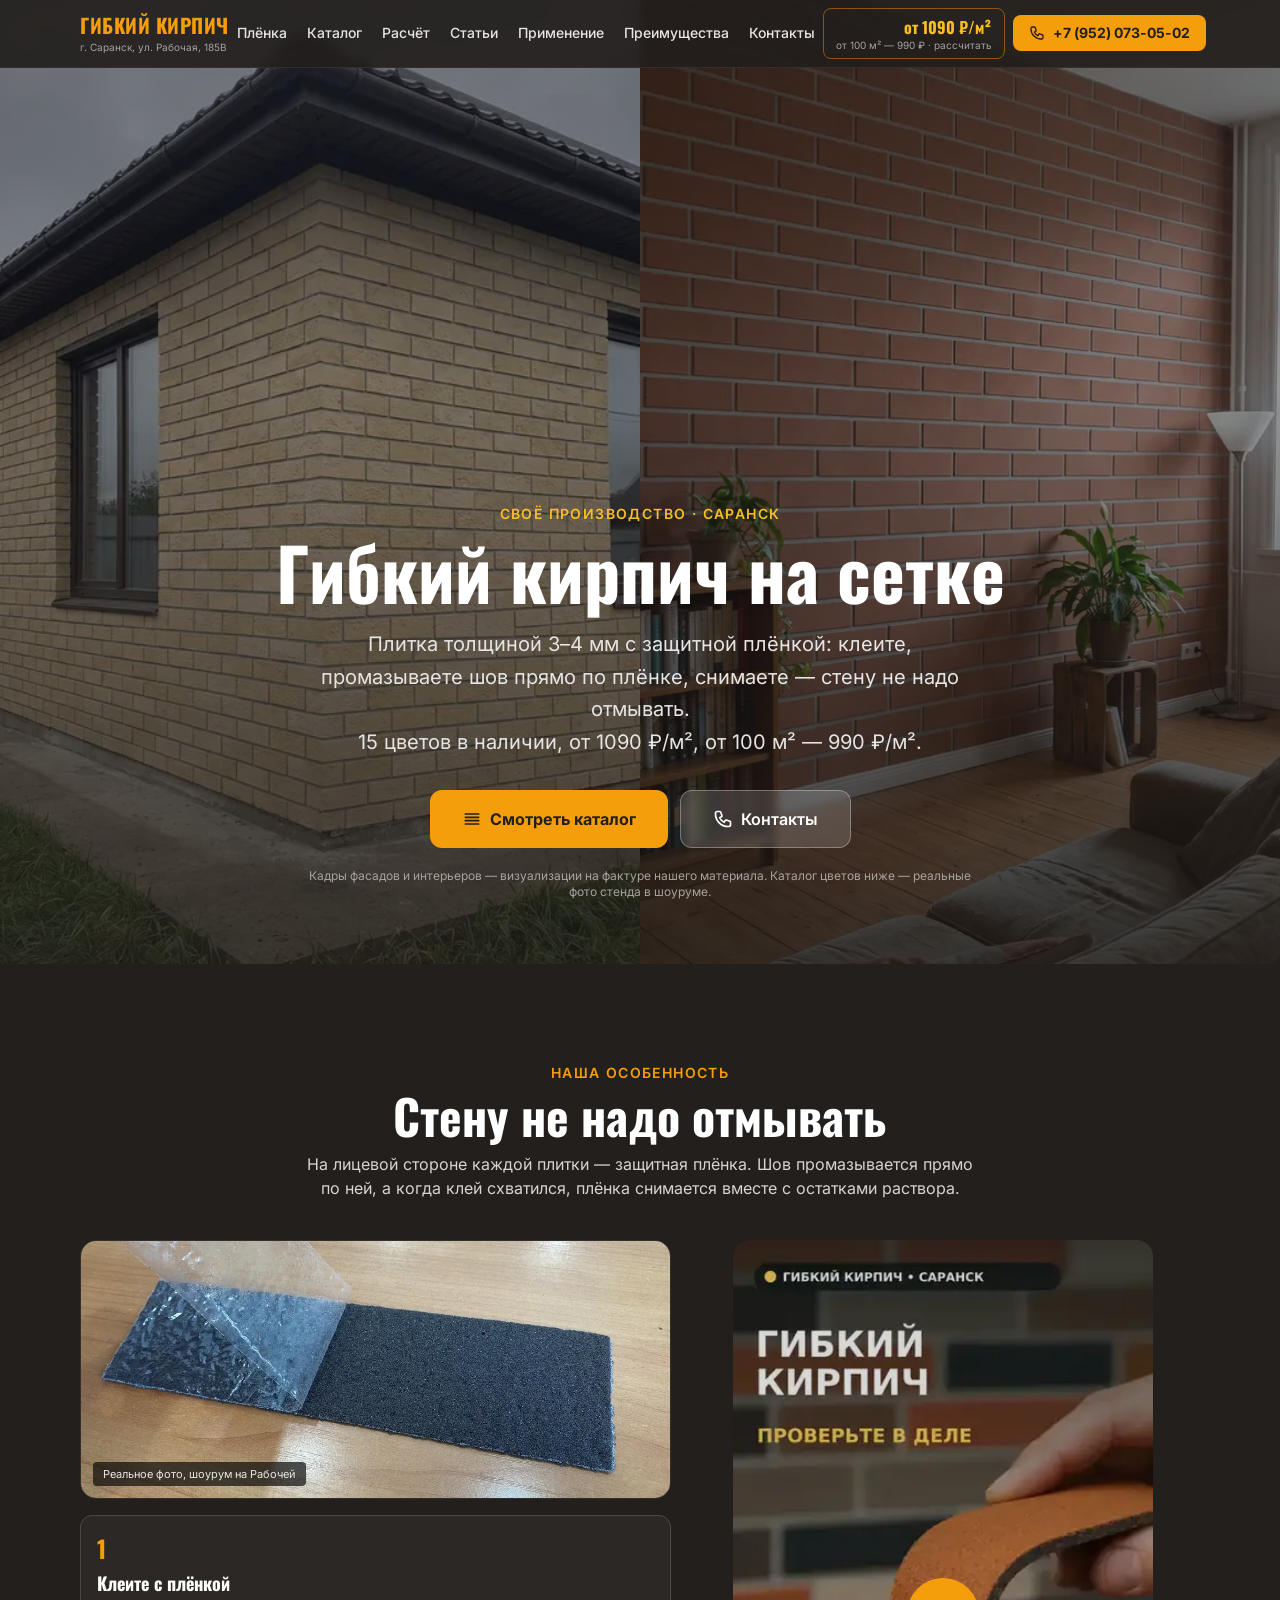
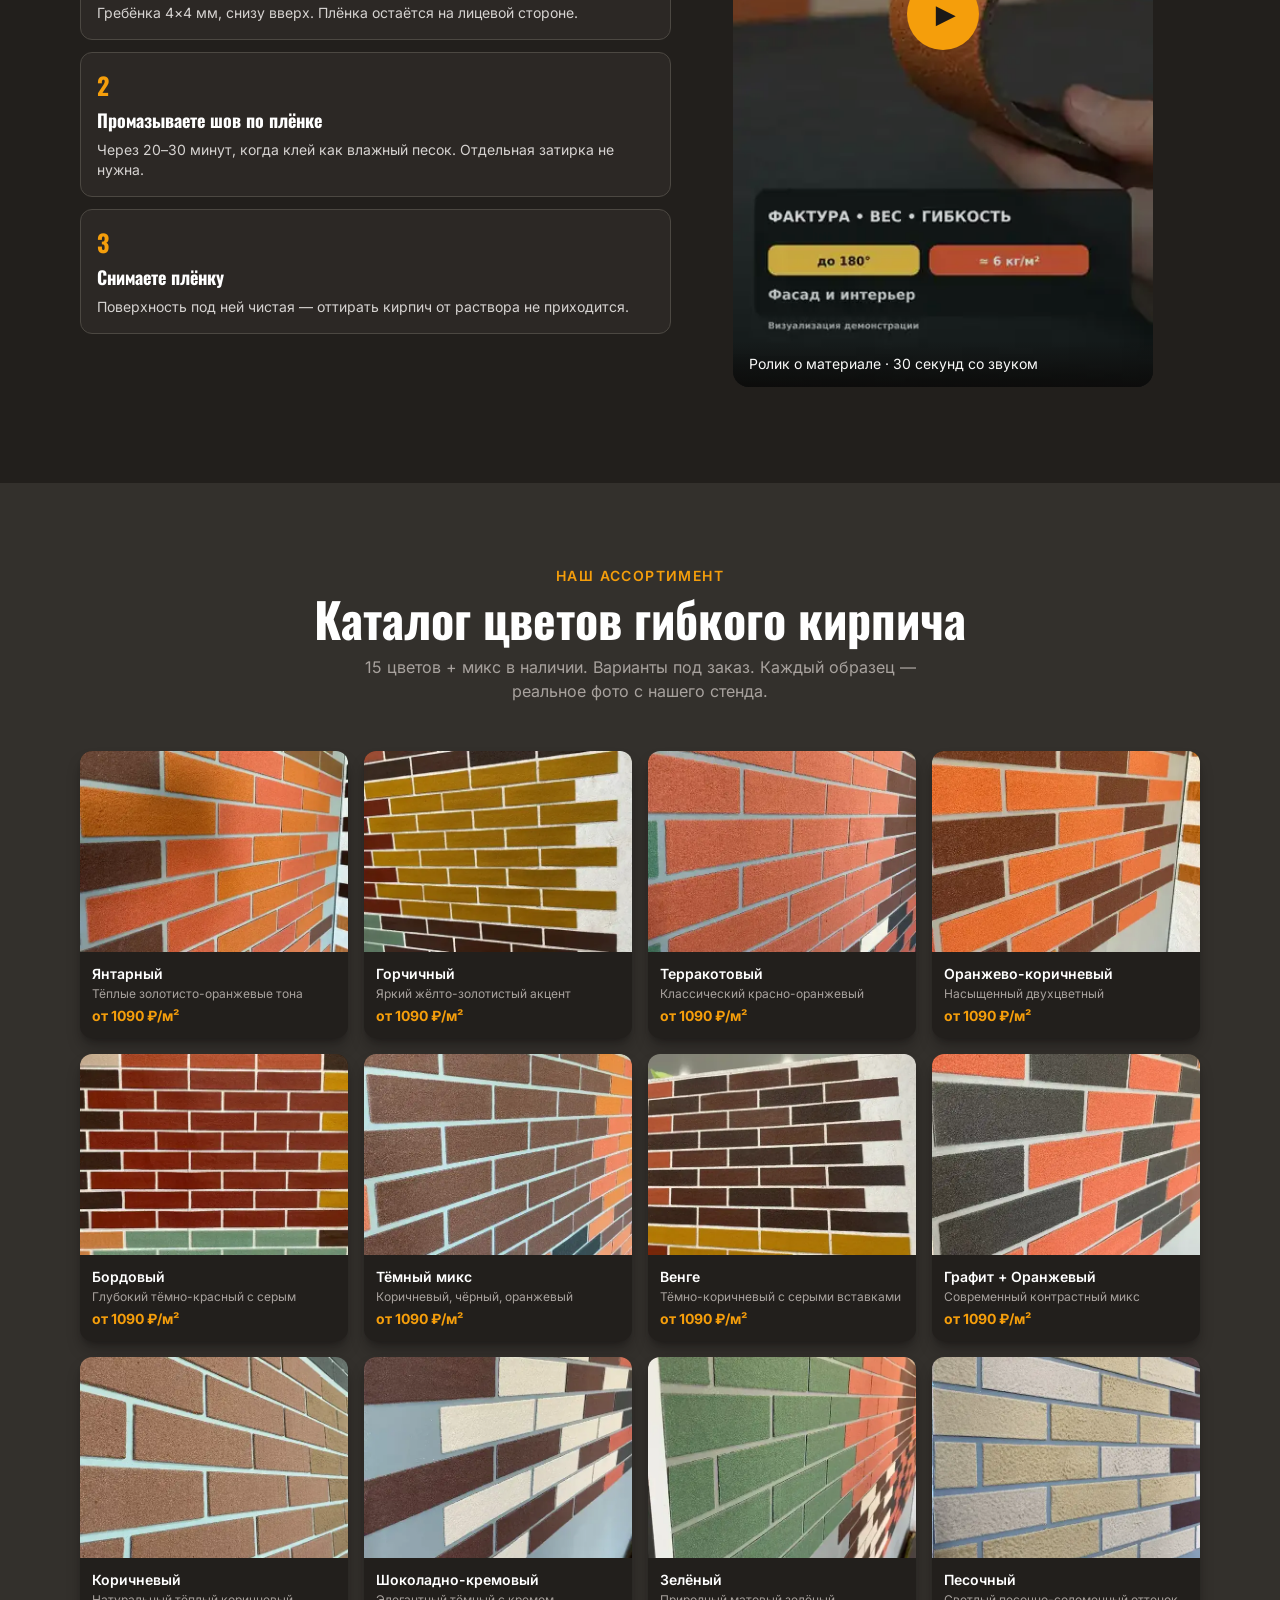
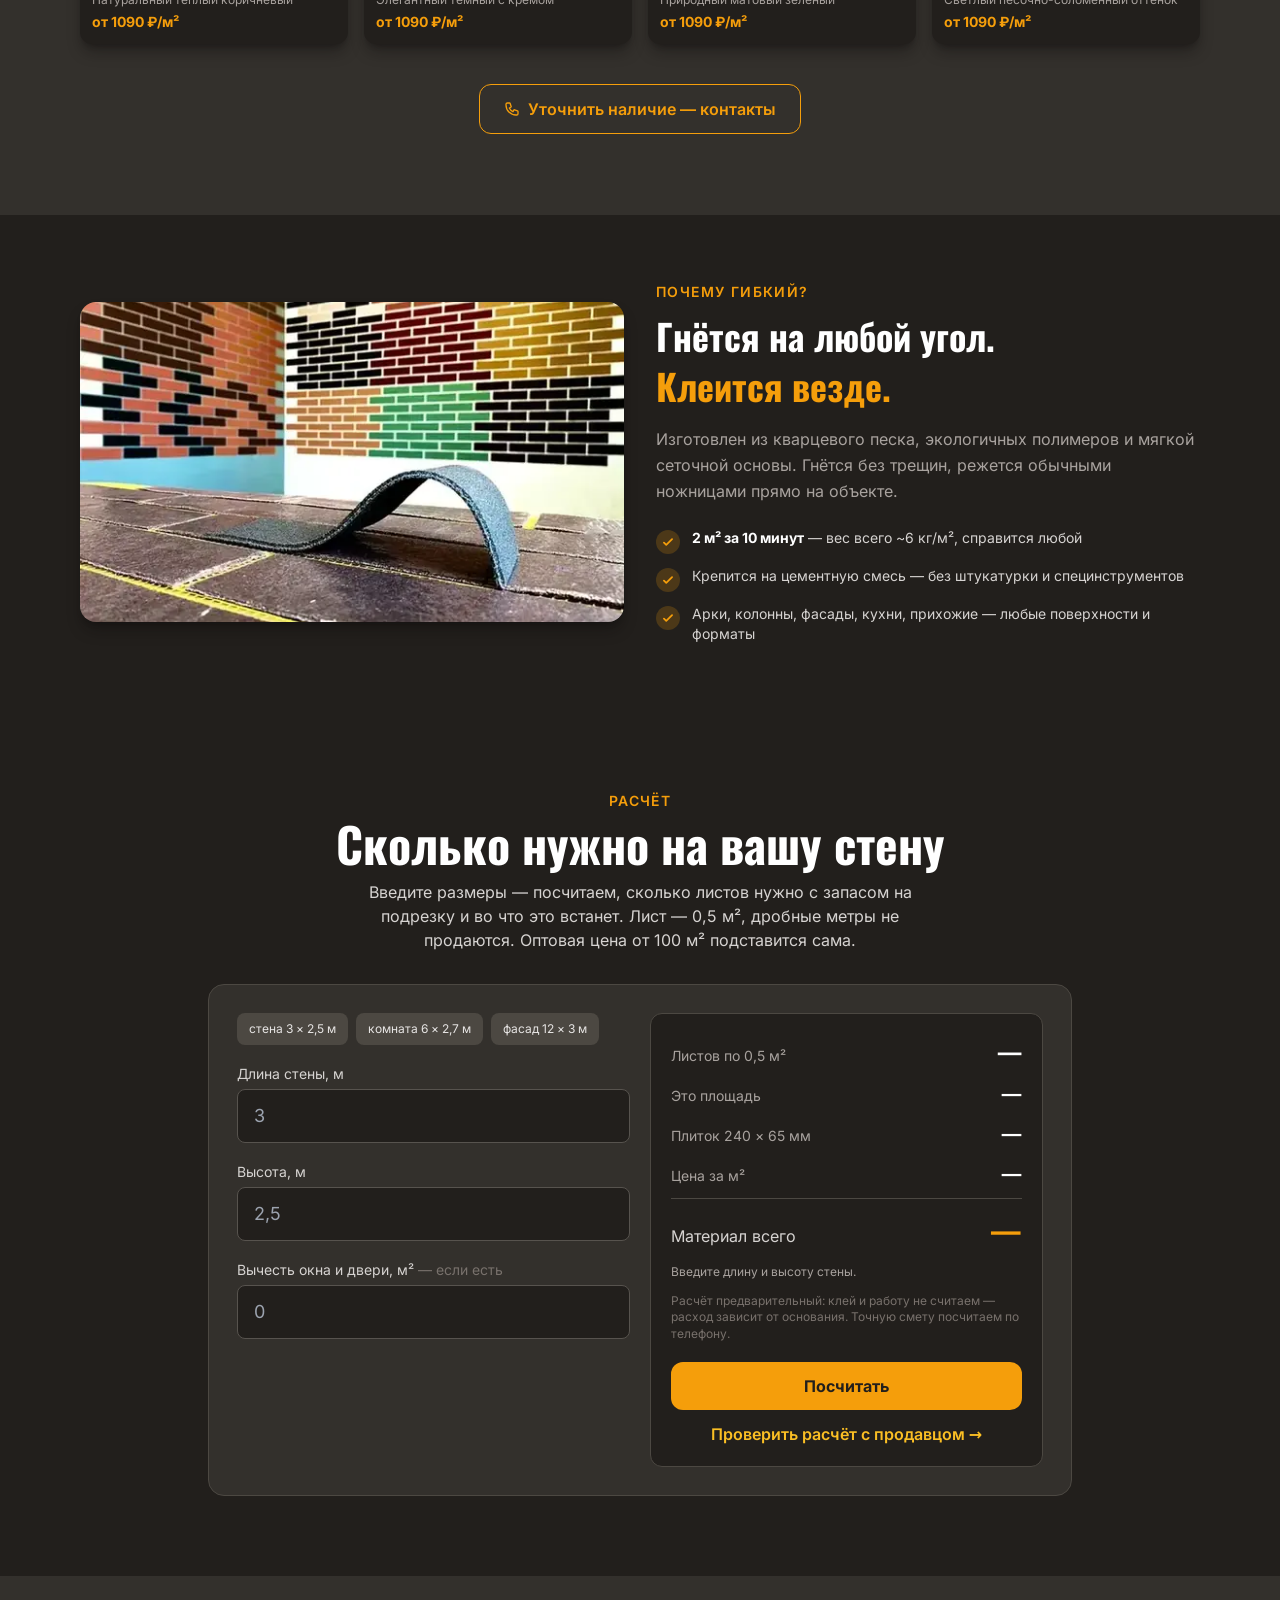
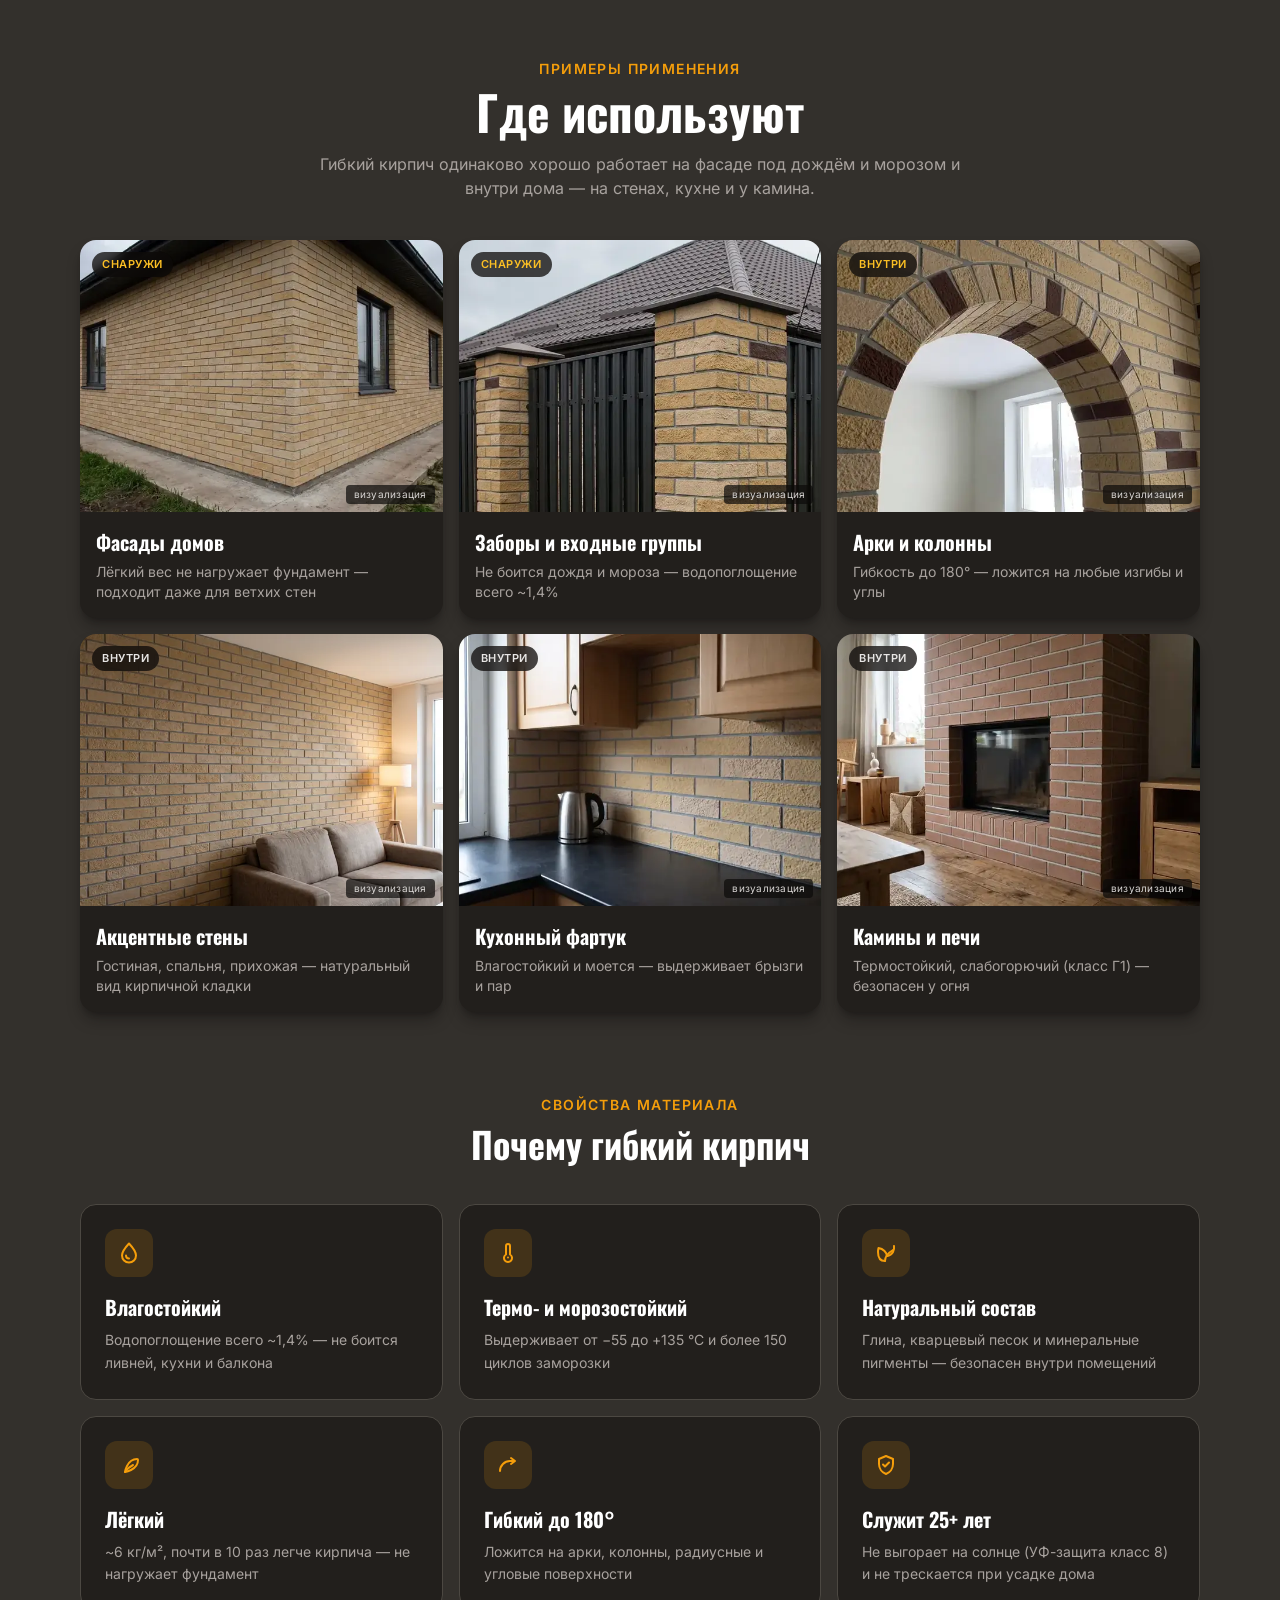
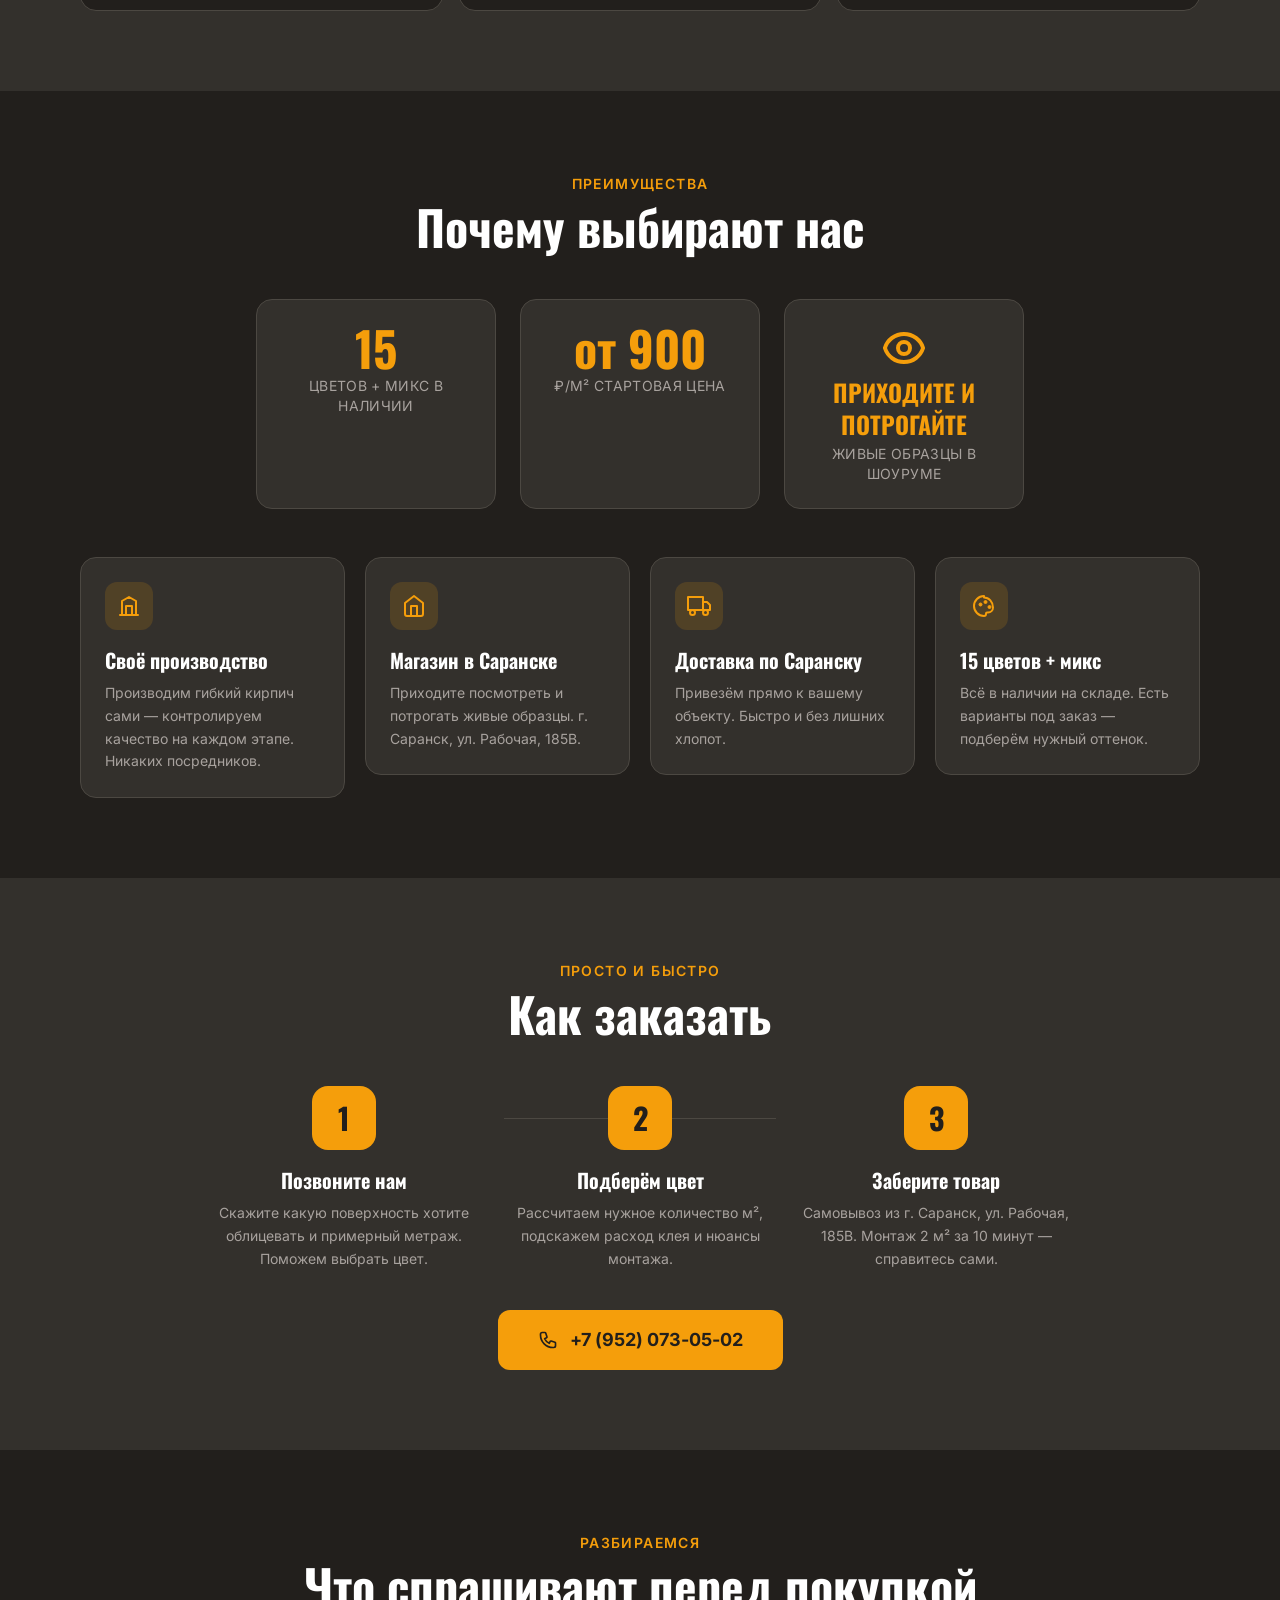
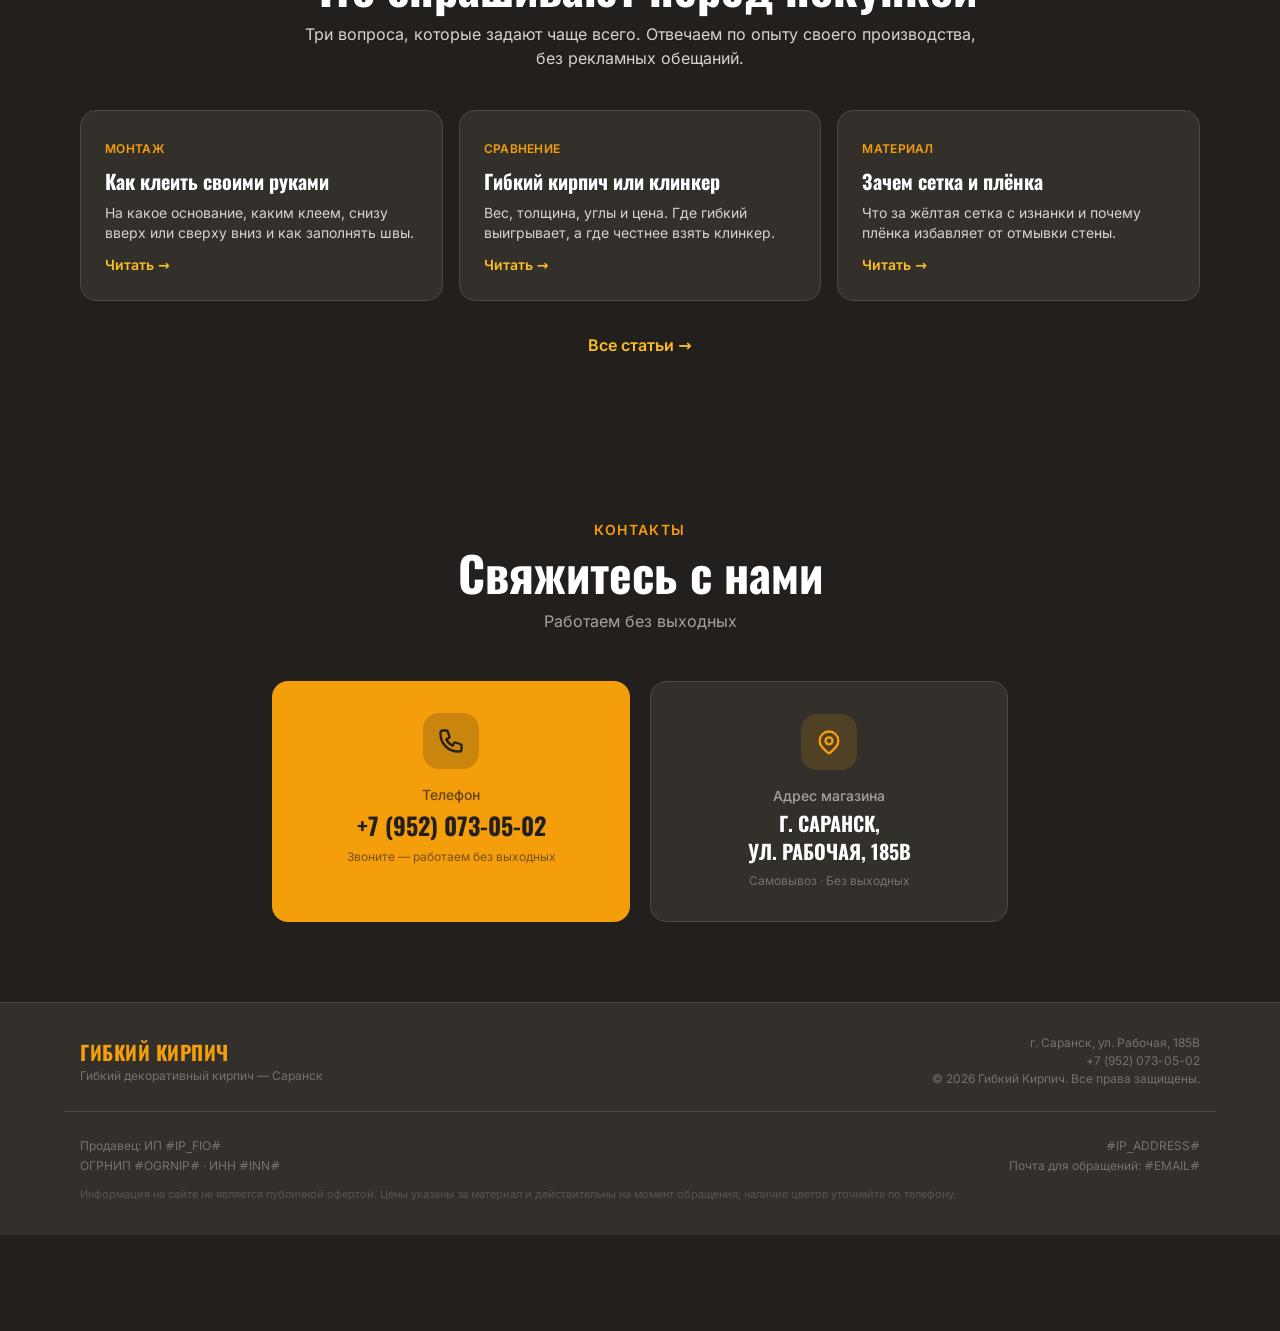
==== commit 24113675: "Цена всегда на виду: кнопка в шапке и в липкой панели Цена жила только на первом экране и в калькуля" ====
--- a/index.html
+++ b/index.html
@@ -11,7 +11,7 @@
   <meta name="theme-color" content="#f59e0b">
   <link rel="icon" type="image/svg+xml" href="favicon.svg">
   <link rel="stylesheet" href="css/fonts.css?v=a82b9fe5">
-  <link rel="stylesheet" href="css/site.css?v=f9cd15c3">
+  <link rel="stylesheet" href="css/site.css?v=b07b0a29">
   <link rel="stylesheet" href="css/ui.css?v=3a337f5d">
   <script defer src="js/alpine-intersect.min.js?v=534ca026"></script>
   <script defer src="js/alpine.min.js?v=63d2636a"></script>
@@ -78,20 +78,26 @@
 <header class="fixed top-0 left-0 right-0 z-50 bg-stone-900/90 backdrop-blur-sm border-b border-stone-800">
   <div class="max-w-6xl mx-auto px-4 py-2 flex items-center justify-between">
     <div class="flex items-center gap-2 md:flex-col md:items-start md:gap-0 leading-tight">
-      <span class="font-heading font-bold text-amber-500 text-xl tracking-wide uppercase">Гибкий Кирпич</span>
-      <span class="text-xs text-stone-300 md:text-[10px] md:text-stone-400 md:sm:text-xs">г. Саранск, ул. Рабочая, 185В</span>
+      <span class="font-heading font-bold text-amber-500 text-xl tracking-wide uppercase whitespace-nowrap">Гибкий Кирпич</span>
+      <span class="text-xs text-stone-300 md:text-[10px] md:text-stone-400 whitespace-nowrap">г. Саранск, ул. Рабочая, 185В</span>
     </div>
     <nav class="hidden md:flex items-center gap-1 text-sm">
-      <a href="#plenka"    class="px-3 py-1.5 rounded-lg text-stone-200 font-medium hover:text-amber-400 hover:bg-white/10 transition-colors">Плёнка</a>
-      <a href="#catalog"   class="px-3 py-1.5 rounded-lg text-stone-200 font-medium hover:text-amber-400 hover:bg-white/10 transition-colors">Каталог</a>
-      <a href="#raschet-sec" class="px-3 py-1.5 rounded-lg text-stone-200 font-medium hover:text-amber-400 hover:bg-white/10 transition-colors">Расчёт</a>
-      <a href="/blog/"   class="px-3 py-1.5 rounded-lg text-stone-200 font-medium hover:text-amber-400 hover:bg-white/10 transition-colors">Статьи</a>
-      <a href="#apply"     class="px-3 py-1.5 rounded-lg text-stone-200 font-medium hover:text-amber-400 hover:bg-white/10 transition-colors">Применение</a>
-      <a href="#benefits"  class="px-3 py-1.5 rounded-lg text-stone-200 font-medium hover:text-amber-400 hover:bg-white/10 transition-colors">Преимущества</a>
-      <a href="#contact"   class="px-3 py-1.5 rounded-lg text-stone-200 font-medium hover:text-amber-400 hover:bg-white/10 transition-colors">Контакты</a>
+      <a href="#plenka"    class="hidden lg:inline-block px-2 py-1.5 rounded-lg text-stone-200 font-medium whitespace-nowrap hover:text-amber-400 hover:bg-white/10 transition-colors">Плёнка</a>
+      <a href="#catalog"   class="px-2 py-1.5 rounded-lg text-stone-200 font-medium whitespace-nowrap hover:text-amber-400 hover:bg-white/10 transition-colors">Каталог</a>
+      <a href="#raschet-sec" class="px-2 py-1.5 rounded-lg text-stone-200 font-medium whitespace-nowrap hover:text-amber-400 hover:bg-white/10 transition-colors">Расчёт</a>
+      <a href="/blog/"   class="px-2 py-1.5 rounded-lg text-stone-200 font-medium whitespace-nowrap hover:text-amber-400 hover:bg-white/10 transition-colors">Статьи</a>
+      <a href="#apply"     class="hidden lg:inline-block px-2 py-1.5 rounded-lg text-stone-200 font-medium whitespace-nowrap hover:text-amber-400 hover:bg-white/10 transition-colors">Применение</a>
+      <a href="#benefits"  class="hidden xl:inline-block px-2 py-1.5 rounded-lg text-stone-200 font-medium whitespace-nowrap hover:text-amber-400 hover:bg-white/10 transition-colors">Преимущества</a>
+      <a href="#contact"   class="px-2 py-1.5 rounded-lg text-stone-200 font-medium whitespace-nowrap hover:text-amber-400 hover:bg-white/10 transition-colors">Контакты</a>
     </nav>
+    <a href="#raschet-sec"
+       class="hidden md:inline-flex flex-col items-end leading-tight mr-2 px-3 py-1.5 rounded-lg
+              border border-amber-600/60 hover:border-amber-500 hover:bg-amber-500/10 transition-colors">
+      <span class="text-amber-400 font-heading font-bold text-base whitespace-nowrap">от 1090 ₽/м²</span>
+      <span class="text-stone-400 text-[10px] whitespace-nowrap">от 100 м² — 990 ₽ · рассчитать</span>
+    </a>
     <a href="#contact"
-       class="hidden md:inline-flex items-center gap-2 bg-amber-500 hover:bg-amber-400 text-stone-900 font-bold text-sm px-4 py-2 rounded-lg transition-colors">
+       class="hidden md:inline-flex items-center gap-2 bg-amber-500 hover:bg-amber-400 text-stone-900 font-bold text-sm px-4 py-2 rounded-lg transition-colors whitespace-nowrap">
       <svg class="w-4 h-4" fill="none" stroke="currentColor" viewBox="0 0 24 24">
         <path stroke-linecap="round" stroke-linejoin="round" stroke-width="2"
           d="M3 5a2 2 0 012-2h3.28a1 1 0 01.948.684l1.498 4.493a1 1 0 01-.502 1.21l-2.257 1.13a11.042 11.042 0 005.516 5.516l1.13-2.257a1 1 0 011.21-.502l4.493 1.498a1 1 0 01.684.949V19a2 2 0 01-2 2h-1C9.716 21 3 14.284 3 6V5z"/>
@@ -1293,9 +1299,14 @@
 <!-- ====================================================
      STICKY MOBILE CTA
      ==================================================== -->
-<div class="sticky-cta fixed bottom-0 left-0 right-0 z-50 p-3 bg-stone-900/95 backdrop-blur-sm border-t border-stone-800 md:hidden">
+<div class="sticky-cta fixed bottom-0 left-0 right-0 z-50 p-3 gap-2 bg-stone-900/95 backdrop-blur-sm border-t border-stone-800 md:hidden">
+  <a href="#raschet-sec"
+     class="flex flex-col items-center justify-center px-3 py-2 rounded-xl border border-amber-600/60 leading-tight shrink-0">
+    <span class="text-amber-400 font-heading font-bold text-sm">1090 ₽/м²</span>
+    <span class="text-stone-400 text-[10px]">расчёт</span>
+  </a>
   <a href="tel:+79520730502"
-     class="flex items-center justify-center gap-2 w-full bg-amber-500 hover:bg-amber-400 active:bg-amber-600 text-stone-900 font-bold text-base py-3.5 rounded-xl transition-colors">
+     class="flex flex-1 items-center justify-center gap-2 bg-amber-500 hover:bg-amber-400 active:bg-amber-600 text-stone-900 font-bold text-sm py-3.5 rounded-xl transition-colors whitespace-nowrap">
     <svg class="w-5 h-5" fill="none" stroke="currentColor" viewBox="0 0 24 24">
       <path stroke-linecap="round" stroke-linejoin="round" stroke-width="2"
         d="M3 5a2 2 0 012-2h3.28a1 1 0 01.948.684l1.498 4.493a1 1 0 01-.502 1.21l-2.257 1.13a11.042 11.042 0 005.516 5.516l1.13-2.257a1 1 0 011.21-.502l4.493 1.498a1 1 0 01.684.949V19a2 2 0 01-2 2h-1C9.716 21 3 14.284 3 6V5z"/>
--- a/css/site.css
+++ b/css/site.css
@@ -1 +1 @@
-*,:after,:before{--tw-border-spacing-x:0;--tw-border-spacing-y:0;--tw-translate-x:0;--tw-translate-y:0;--tw-rotate:0;--tw-skew-x:0;--tw-skew-y:0;--tw-scale-x:1;--tw-scale-y:1;--tw-pan-x: ;--tw-pan-y: ;--tw-pinch-zoom: ;--tw-scroll-snap-strictness:proximity;--tw-gradient-from-position: ;--tw-gradient-via-position: ;--tw-gradient-to-position: ;--tw-ordinal: ;--tw-slashed-zero: ;--tw-numeric-figure: ;--tw-numeric-spacing: ;--tw-numeric-fraction: ;--tw-ring-inset: ;--tw-ring-offset-width:0px;--tw-ring-offset-color:#fff;--tw-ring-color:rgba(59,130,246,.5);--tw-ring-offset-shadow:0 0 #0000;--tw-ring-shadow:0 0 #0000;--tw-shadow:0 0 #0000;--tw-shadow-colored:0 0 #0000;--tw-blur: ;--tw-brightness: ;--tw-contrast: ;--tw-grayscale: ;--tw-hue-rotate: ;--tw-invert: ;--tw-saturate: ;--tw-sepia: ;--tw-drop-shadow: ;--tw-backdrop-blur: ;--tw-backdrop-brightness: ;--tw-backdrop-contrast: ;--tw-backdrop-grayscale: ;--tw-backdrop-hue-rotate: ;--tw-backdrop-invert: ;--tw-backdrop-opacity: ;--tw-backdrop-saturate: ;--tw-backdrop-sepia: ;--tw-contain-size: ;--tw-contain-layout: ;--tw-contain-paint: ;--tw-contain-style: }::backdrop{--tw-border-spacing-x:0;--tw-border-spacing-y:0;--tw-translate-x:0;--tw-translate-y:0;--tw-rotate:0;--tw-skew-x:0;--tw-skew-y:0;--tw-scale-x:1;--tw-scale-y:1;--tw-pan-x: ;--tw-pan-y: ;--tw-pinch-zoom: ;--tw-scroll-snap-strictness:proximity;--tw-gradient-from-position: ;--tw-gradient-via-position: ;--tw-gradient-to-position: ;--tw-ordinal: ;--tw-slashed-zero: ;--tw-numeric-figure: ;--tw-numeric-spacing: ;--tw-numeric-fraction: ;--tw-ring-inset: ;--tw-ring-offset-width:0px;--tw-ring-offset-color:#fff;--tw-ring-color:rgba(59,130,246,.5);--tw-ring-offset-shadow:0 0 #0000;--tw-ring-shadow:0 0 #0000;--tw-shadow:0 0 #0000;--tw-shadow-colored:0 0 #0000;--tw-blur: ;--tw-brightness: ;--tw-contrast: ;--tw-grayscale: ;--tw-hue-rotate: ;--tw-invert: ;--tw-saturate: ;--tw-sepia: ;--tw-drop-shadow: ;--tw-backdrop-blur: ;--tw-backdrop-brightness: ;--tw-backdrop-contrast: ;--tw-backdrop-grayscale: ;--tw-backdrop-hue-rotate: ;--tw-backdrop-invert: ;--tw-backdrop-opacity: ;--tw-backdrop-saturate: ;--tw-backdrop-sepia: ;--tw-contain-size: ;--tw-contain-layout: ;--tw-contain-paint: ;--tw-contain-style: }/*! tailwindcss v3.4.17 | MIT License | https://tailwindcss.com*/*,:after,:before{box-sizing:border-box;border:0 solid #e5e7eb}:after,:before{--tw-content:""}:host,html{line-height:1.5;-webkit-text-size-adjust:100%;-moz-tab-size:4;-o-tab-size:4;tab-size:4;font-family:Inter,system-ui,sans-serif;font-feature-settings:normal;font-variation-settings:normal;-webkit-tap-highlight-color:transparent}body{margin:0;line-height:inherit}hr{height:0;color:inherit;border-top-width:1px}abbr:where([title]){-webkit-text-decoration:underline dotted;text-decoration:underline dotted}h1,h2,h3,h4,h5,h6{font-size:inherit;font-weight:inherit}a{color:inherit;text-decoration:inherit}b,strong{font-weight:bolder}code,kbd,pre,samp{font-family:ui-monospace,SFMono-Regular,Menlo,Monaco,Consolas,Liberation Mono,Courier New,monospace;font-feature-settings:normal;font-variation-settings:normal;font-size:1em}small{font-size:80%}sub,sup{font-size:75%;line-height:0;position:relative;vertical-align:baseline}sub{bottom:-.25em}sup{top:-.5em}table{text-indent:0;border-color:inherit;border-collapse:collapse}button,input,optgroup,select,textarea{font-family:inherit;font-feature-settings:inherit;font-variation-settings:inherit;font-size:100%;font-weight:inherit;line-height:inherit;letter-spacing:inherit;color:inherit;margin:0;padding:0}button,select{text-transform:none}button,input:where([type=button]),input:where([type=reset]),input:where([type=submit]){-webkit-appearance:button;background-color:transparent;background-image:none}:-moz-focusring{outline:auto}:-moz-ui-invalid{box-shadow:none}progress{vertical-align:baseline}::-webkit-inner-spin-button,::-webkit-outer-spin-button{height:auto}[type=search]{-webkit-appearance:textfield;outline-offset:-2px}::-webkit-search-decoration{-webkit-appearance:none}::-webkit-file-upload-button{-webkit-appearance:button;font:inherit}summary{display:list-item}blockquote,dd,dl,figure,h1,h2,h3,h4,h5,h6,hr,p,pre{margin:0}fieldset{margin:0}fieldset,legend{padding:0}menu,ol,ul{list-style:none;margin:0;padding:0}dialog{padding:0}textarea{resize:vertical}input::-moz-placeholder,textarea::-moz-placeholder{opacity:1;color:#9ca3af}input::placeholder,textarea::placeholder{opacity:1;color:#9ca3af}[role=button],button{cursor:pointer}:disabled{cursor:default}audio,canvas,embed,iframe,img,object,svg,video{display:block;vertical-align:middle}img,video{max-width:100%;height:auto}[hidden]:where(:not([hidden=until-found])){display:none}.fixed{position:fixed}.absolute{position:absolute}.relative{position:relative}.inset-0{inset:0}.bottom-0{bottom:0}.bottom-2{bottom:.5rem}.bottom-3{bottom:.75rem}.left-0{left:0}.left-3{left:.75rem}.right-0{right:0}.right-2{right:.5rem}.right-3{right:.75rem}.top-0{top:0}.top-16{top:4rem}.top-3{top:.75rem}.top-8{top:2rem}.-z-10{z-index:-10}.z-10{z-index:10}.z-20{z-index:20}.z-50{z-index:50}.mx-auto{margin-left:auto;margin-right:auto}.mb-1{margin-bottom:.25rem}.mb-10{margin-bottom:2.5rem}.mb-12{margin-bottom:3rem}.mb-2{margin-bottom:.5rem}.mb-3{margin-bottom:.75rem}.mb-4{margin-bottom:1rem}.mb-5{margin-bottom:1.25rem}.mb-6{margin-bottom:1.5rem}.mb-8{margin-bottom:2rem}.mt-0\.5{margin-top:.125rem}.mt-1{margin-top:.25rem}.mt-1\.5{margin-top:.375rem}.mt-10{margin-top:2.5rem}.mt-12{margin-top:3rem}.mt-16{margin-top:4rem}.mt-2{margin-top:.5rem}.mt-3{margin-top:.75rem}.mt-4{margin-top:1rem}.mt-5{margin-top:1.25rem}.mt-6{margin-top:1.5rem}.mt-8{margin-top:2rem}.block{display:block}.inline-block{display:inline-block}.flex{display:flex}.inline-flex{display:inline-flex}.table{display:table}.grid{display:grid}.hidden{display:none}.aspect-\[4\/3\]{aspect-ratio:4/3}.h-1\/2{height:50%}.h-11{height:2.75rem}.h-12{height:3rem}.h-14{height:3.5rem}.h-16{height:4rem}.h-20{height:5rem}.h-3\.5{height:.875rem}.h-4{height:1rem}.h-5{height:1.25rem}.h-6{height:1.5rem}.h-64{height:16rem}.h-7{height:1.75rem}.h-8{height:2rem}.h-auto{height:auto}.h-full{height:100%}.h-px{height:1px}.min-h-screen{min-height:100vh}.w-1\/2{width:50%}.w-11{width:2.75rem}.w-12{width:3rem}.w-14{width:3.5rem}.w-16{width:4rem}.w-3\.5{width:.875rem}.w-4{width:1rem}.w-5{width:1.25rem}.w-6{width:1.5rem}.w-7{width:1.75rem}.w-8{width:2rem}.w-full{width:100%}.max-w-2xl{max-width:42rem}.max-w-3xl{max-width:48rem}.max-w-4xl{max-width:56rem}.max-w-5xl{max-width:64rem}.max-w-6xl{max-width:72rem}.max-w-sm{max-width:24rem}.max-w-xl{max-width:36rem}.flex-1{flex:1 1 0%}.flex-shrink-0,.shrink-0{flex-shrink:0}.translate-y-0{--tw-translate-y:0px}.translate-y-0,.translate-y-8{transform:translate(var(--tw-translate-x),var(--tw-translate-y)) rotate(var(--tw-rotate)) skewX(var(--tw-skew-x)) skewY(var(--tw-skew-y)) scaleX(var(--tw-scale-x)) scaleY(var(--tw-scale-y))}.translate-y-8{--tw-translate-y:2rem}.transform{transform:translate(var(--tw-translate-x),var(--tw-translate-y)) rotate(var(--tw-rotate)) skewX(var(--tw-skew-x)) skewY(var(--tw-skew-y)) scaleX(var(--tw-scale-x)) scaleY(var(--tw-scale-y))}.cursor-pointer{cursor:pointer}.grid-cols-2{grid-template-columns:repeat(2,minmax(0,1fr))}.grid-cols-3{grid-template-columns:repeat(3,minmax(0,1fr))}.flex-col{flex-direction:column}.flex-wrap{flex-wrap:wrap}.items-start{align-items:flex-start}.items-center{align-items:center}.items-baseline{align-items:baseline}.items-stretch{align-items:stretch}.justify-end{justify-content:flex-end}.justify-center{justify-content:center}.justify-between{justify-content:space-between}.gap-1{gap:.25rem}.gap-1\.5{gap:.375rem}.gap-2{gap:.5rem}.gap-2\.5{gap:.625rem}.gap-3{gap:.75rem}.gap-4{gap:1rem}.gap-5{gap:1.25rem}.gap-6{gap:1.5rem}.gap-8{gap:2rem}.space-y-3>:not([hidden])~:not([hidden]){--tw-space-y-reverse:0;margin-top:calc(.75rem*(1 - var(--tw-space-y-reverse)));margin-bottom:calc(.75rem*var(--tw-space-y-reverse))}.space-y-4>:not([hidden])~:not([hidden]){--tw-space-y-reverse:0;margin-top:calc(1rem*(1 - var(--tw-space-y-reverse)));margin-bottom:calc(1rem*var(--tw-space-y-reverse))}.overflow-hidden{overflow:hidden}.rounded{border-radius:.25rem}.rounded-2xl{border-radius:1rem}.rounded-full{border-radius:9999px}.rounded-lg{border-radius:.5rem}.rounded-xl{border-radius:.75rem}.border{border-width:1px}.border-b{border-bottom-width:1px}.border-t{border-top-width:1px}.border-amber-500{--tw-border-opacity:1;border-color:rgb(245 158 11/var(--tw-border-opacity,1))}.border-stone-300{--tw-border-opacity:1;border-color:rgb(214 211 209/var(--tw-border-opacity,1))}.border-stone-600{--tw-border-opacity:1;border-color:rgb(87 83 78/var(--tw-border-opacity,1))}.border-stone-700{--tw-border-opacity:1;border-color:rgb(76 72 66/var(--tw-border-opacity,1))}.border-stone-800{--tw-border-opacity:1;border-color:rgb(51 48 44/var(--tw-border-opacity,1))}.border-white\/25{border-color:hsla(0,0%,100%,.25)}.border-white\/30{border-color:hsla(0,0%,100%,.3)}.bg-\[\#e3e0dc\]{--tw-bg-opacity:1;background-color:rgb(227 224 220/var(--tw-bg-opacity,1))}.bg-\[\#e3e0dc\]\/55{background-color:hsla(34,11%,88%,.55)}.bg-\[\#e3e0dc\]\/70{background-color:hsla(34,11%,88%,.7)}.bg-\[\#f5f3f0\]\/95{background-color:hsla(36,20%,95%,.95)}.bg-\[\#faf9f7\]{--tw-bg-opacity:1;background-color:rgb(250 249 247/var(--tw-bg-opacity,1))}.bg-amber-500{--tw-bg-opacity:1;background-color:rgb(245 158 11/var(--tw-bg-opacity,1))}.bg-amber-500\/15{background-color:rgba(245,158,11,.15)}.bg-amber-500\/20{background-color:rgba(245,158,11,.2)}.bg-amber-600{--tw-bg-opacity:1;background-color:rgb(217 119 6/var(--tw-bg-opacity,1))}.bg-stone-700{--tw-bg-opacity:1;background-color:rgb(76 72 66/var(--tw-bg-opacity,1))}.bg-stone-800{--tw-bg-opacity:1;background-color:rgb(51 48 44/var(--tw-bg-opacity,1))}.bg-stone-800\/60{background-color:rgba(51,48,44,.6)}.bg-stone-900{--tw-bg-opacity:1;background-color:rgb(34 31 28/var(--tw-bg-opacity,1))}.bg-stone-900\/20{background-color:rgba(34,31,28,.2)}.bg-stone-900\/5{background-color:rgba(34,31,28,.05)}.bg-stone-900\/90{background-color:rgba(34,31,28,.9)}.bg-stone-900\/95{background-color:rgba(34,31,28,.95)}.bg-stone-950\/55{background-color:rgba(12,10,9,.55)}.bg-stone-950\/70{background-color:rgba(12,10,9,.7)}.bg-stone-950\/75{background-color:rgba(12,10,9,.75)}.bg-white\/10{background-color:hsla(0,0%,100%,.1)}.bg-white\/15{background-color:hsla(0,0%,100%,.15)}.object-cover{-o-object-fit:cover;object-fit:cover}.object-center{-o-object-position:center;object-position:center}.p-3{padding:.75rem}.p-4{padding:1rem}.p-5{padding:1.25rem}.p-6{padding:1.5rem}.p-8{padding:2rem}.px-10{padding-left:2.5rem;padding-right:2.5rem}.px-2{padding-left:.5rem;padding-right:.5rem}.px-2\.5{padding-left:.625rem;padding-right:.625rem}.px-3{padding-left:.75rem;padding-right:.75rem}.px-4{padding-left:1rem;padding-right:1rem}.px-5{padding-left:1.25rem;padding-right:1.25rem}.px-6{padding-left:1.5rem;padding-right:1.5rem}.px-8{padding-left:2rem;padding-right:2rem}.py-0\.5{padding-top:.125rem;padding-bottom:.125rem}.py-1{padding-top:.25rem;padding-bottom:.25rem}.py-1\.5{padding-top:.375rem;padding-bottom:.375rem}.py-16{padding-top:4rem;padding-bottom:4rem}.py-2{padding-top:.5rem;padding-bottom:.5rem}.py-20{padding-top:5rem;padding-bottom:5rem}.py-3{padding-top:.75rem;padding-bottom:.75rem}.py-3\.5{padding-top:.875rem;padding-bottom:.875rem}.py-4{padding-top:1rem;padding-bottom:1rem}.py-5{padding-top:1.25rem;padding-bottom:1.25rem}.py-8{padding-top:2rem;padding-bottom:2rem}.pb-16{padding-bottom:4rem}.pt-16{padding-top:4rem}.pt-24{padding-top:6rem}.pt-3{padding-top:.75rem}.pt-6{padding-top:1.5rem}.text-center{text-align:center}.font-heading{font-family:Oswald,system-ui,sans-serif}.font-sans{font-family:Inter,system-ui,sans-serif}.text-2xl{font-size:1.5rem;line-height:2rem}.text-3xl{font-size:1.875rem;line-height:2.25rem}.text-4xl{font-size:2.25rem;line-height:2.5rem}.text-5xl{font-size:3rem;line-height:1}.text-\[10px\]{font-size:10px}.text-\[11px\]{font-size:11px}.text-base{font-size:1rem;line-height:1.5rem}.text-lg{font-size:1.125rem;line-height:1.75rem}.text-sm{font-size:.875rem;line-height:1.25rem}.text-xl{font-size:1.25rem;line-height:1.75rem}.text-xs{font-size:.75rem;line-height:1rem}.font-bold{font-weight:700}.font-medium{font-weight:500}.font-semibold{font-weight:600}.uppercase{text-transform:uppercase}.leading-relaxed{line-height:1.625}.leading-snug{line-height:1.375}.leading-tight{line-height:1.25}.tracking-wide{letter-spacing:.025em}.tracking-wider{letter-spacing:.05em}.tracking-widest{letter-spacing:.1em}.text-amber-300{--tw-text-opacity:1;color:rgb(252 211 77/var(--tw-text-opacity,1))}.text-amber-400{--tw-text-opacity:1;color:rgb(251 191 36/var(--tw-text-opacity,1))}.text-amber-500{--tw-text-opacity:1;color:rgb(245 158 11/var(--tw-text-opacity,1))}.text-amber-700{--tw-text-opacity:1;color:rgb(180 83 9/var(--tw-text-opacity,1))}.text-stone-200{--tw-text-opacity:1;color:rgb(231 229 228/var(--tw-text-opacity,1))}.text-stone-300{--tw-text-opacity:1;color:rgb(214 211 209/var(--tw-text-opacity,1))}.text-stone-400{--tw-text-opacity:1;color:rgb(168 162 158/var(--tw-text-opacity,1))}.text-stone-500{--tw-text-opacity:1;color:rgb(120 113 108/var(--tw-text-opacity,1))}.text-stone-600{--tw-text-opacity:1;color:rgb(87 83 78/var(--tw-text-opacity,1))}.text-stone-700{--tw-text-opacity:1;color:rgb(76 72 66/var(--tw-text-opacity,1))}.text-stone-900{--tw-text-opacity:1;color:rgb(34 31 28/var(--tw-text-opacity,1))}.text-stone-900\/60{color:rgba(34,31,28,.6)}.text-stone-900\/70{color:rgba(34,31,28,.7)}.text-white{--tw-text-opacity:1;color:rgb(255 255 255/var(--tw-text-opacity,1))}.text-white\/70{color:hsla(0,0%,100%,.7)}.text-white\/90{color:hsla(0,0%,100%,.9)}.underline{text-decoration-line:underline}.antialiased{-webkit-font-smoothing:antialiased;-moz-osx-font-smoothing:grayscale}.opacity-0{opacity:0}.opacity-100{opacity:1}.shadow-lg{--tw-shadow:0 10px 15px -3px rgba(0,0,0,.1),0 4px 6px -4px rgba(0,0,0,.1);--tw-shadow-colored:0 10px 15px -3px var(--tw-shadow-color),0 4px 6px -4px var(--tw-shadow-color);box-shadow:var(--tw-ring-offset-shadow,0 0 #0000),var(--tw-ring-shadow,0 0 #0000),var(--tw-shadow)}.shadow-stone-300\/60{--tw-shadow-color:hsla(24,6%,83%,.6);--tw-shadow:var(--tw-shadow-colored)}.shadow-stone-950\/40{--tw-shadow-color:rgba(12,10,9,.4);--tw-shadow:var(--tw-shadow-colored)}.backdrop-blur-sm{--tw-backdrop-blur:blur(4px);-webkit-backdrop-filter:var(--tw-backdrop-blur) var(--tw-backdrop-brightness) var(--tw-backdrop-contrast) var(--tw-backdrop-grayscale) var(--tw-backdrop-hue-rotate) var(--tw-backdrop-invert) var(--tw-backdrop-opacity) var(--tw-backdrop-saturate) var(--tw-backdrop-sepia);backdrop-filter:var(--tw-backdrop-blur) var(--tw-backdrop-brightness) var(--tw-backdrop-contrast) var(--tw-backdrop-grayscale) var(--tw-backdrop-hue-rotate) var(--tw-backdrop-invert) var(--tw-backdrop-opacity) var(--tw-backdrop-saturate) var(--tw-backdrop-sepia)}.transition{transition-property:color,background-color,border-color,text-decoration-color,fill,stroke,opacity,box-shadow,transform,filter,-webkit-backdrop-filter;transition-property:color,background-color,border-color,text-decoration-color,fill,stroke,opacity,box-shadow,transform,filter,backdrop-filter;transition-property:color,background-color,border-color,text-decoration-color,fill,stroke,opacity,box-shadow,transform,filter,backdrop-filter,-webkit-backdrop-filter;transition-timing-function:cubic-bezier(.4,0,.2,1);transition-duration:.15s}.transition-all{transition-property:all;transition-timing-function:cubic-bezier(.4,0,.2,1);transition-duration:.15s}.transition-colors{transition-property:color,background-color,border-color,text-decoration-color,fill,stroke;transition-timing-function:cubic-bezier(.4,0,.2,1);transition-duration:.15s}.transition-shadow{transition-property:box-shadow;transition-timing-function:cubic-bezier(.4,0,.2,1);transition-duration:.15s}.transition-transform{transition-property:transform;transition-timing-function:cubic-bezier(.4,0,.2,1);transition-duration:.15s}.duration-300{transition-duration:.3s}.duration-500{transition-duration:.5s}.duration-700{transition-duration:.7s}.hover\:border-amber-500\/50:hover{border-color:rgba(245,158,11,.5)}.hover\:border-amber-600:hover{--tw-border-opacity:1;border-color:rgb(217 119 6/var(--tw-border-opacity,1))}.hover\:bg-amber-400:hover{--tw-bg-opacity:1;background-color:rgb(251 191 36/var(--tw-bg-opacity,1))}.hover\:bg-amber-500:hover{--tw-bg-opacity:1;background-color:rgb(245 158 11/var(--tw-bg-opacity,1))}.hover\:bg-amber-700:hover{--tw-bg-opacity:1;background-color:rgb(180 83 9/var(--tw-bg-opacity,1))}.hover\:bg-stone-600:hover{--tw-bg-opacity:1;background-color:rgb(87 83 78/var(--tw-bg-opacity,1))}.hover\:bg-stone-900\/10:hover{background-color:rgba(34,31,28,.1)}.hover\:bg-white\/10:hover{background-color:hsla(0,0%,100%,.1)}.hover\:bg-white\/20:hover{background-color:hsla(0,0%,100%,.2)}.hover\:bg-white\/25:hover{background-color:hsla(0,0%,100%,.25)}.hover\:text-amber-300:hover{--tw-text-opacity:1;color:rgb(252 211 77/var(--tw-text-opacity,1))}.hover\:text-amber-400:hover{--tw-text-opacity:1;color:rgb(251 191 36/var(--tw-text-opacity,1))}.hover\:text-amber-700:hover{--tw-text-opacity:1;color:rgb(180 83 9/var(--tw-text-opacity,1))}.hover\:text-stone-900:hover{--tw-text-opacity:1;color:rgb(34 31 28/var(--tw-text-opacity,1))}.hover\:shadow-xl:hover{--tw-shadow:0 20px 25px -5px rgba(0,0,0,.1),0 8px 10px -6px rgba(0,0,0,.1);--tw-shadow-colored:0 20px 25px -5px var(--tw-shadow-color),0 8px 10px -6px var(--tw-shadow-color);box-shadow:var(--tw-ring-offset-shadow,0 0 #0000),var(--tw-ring-shadow,0 0 #0000),var(--tw-shadow)}.hover\:shadow-stone-400\/60:hover{--tw-shadow-color:hsla(24,5%,64%,.6);--tw-shadow:var(--tw-shadow-colored)}.hover\:shadow-stone-950\/50:hover{--tw-shadow-color:rgba(12,10,9,.5);--tw-shadow:var(--tw-shadow-colored)}.focus\:outline-none:focus{outline:2px solid transparent;outline-offset:2px}.focus\:ring-2:focus{--tw-ring-offset-shadow:var(--tw-ring-inset) 0 0 0 var(--tw-ring-offset-width) var(--tw-ring-offset-color);--tw-ring-shadow:var(--tw-ring-inset) 0 0 0 calc(2px + var(--tw-ring-offset-width)) var(--tw-ring-color);box-shadow:var(--tw-ring-offset-shadow),var(--tw-ring-shadow),var(--tw-shadow,0 0 #0000)}.focus\:ring-amber-500:focus{--tw-ring-opacity:1;--tw-ring-color:rgb(245 158 11/var(--tw-ring-opacity,1))}.active\:bg-amber-600:active{--tw-bg-opacity:1;background-color:rgb(217 119 6/var(--tw-bg-opacity,1))}.group:hover .group-hover\:scale-105{--tw-scale-x:1.05;--tw-scale-y:1.05;transform:translate(var(--tw-translate-x),var(--tw-translate-y)) rotate(var(--tw-rotate)) skewX(var(--tw-skew-x)) skewY(var(--tw-skew-y)) scaleX(var(--tw-scale-x)) scaleY(var(--tw-scale-y))}.group:hover .group-hover\:bg-amber-500\/25{background-color:rgba(245,158,11,.25)}@media (min-width:640px){.sm\:mt-20{margin-top:5rem}.sm\:block{display:block}.sm\:h-12{height:3rem}.sm\:w-12{width:3rem}.sm\:grid-cols-2{grid-template-columns:repeat(2,minmax(0,1fr))}.sm\:grid-cols-3{grid-template-columns:repeat(3,minmax(0,1fr))}.sm\:flex-row{flex-direction:row}.sm\:gap-4{gap:1rem}.sm\:gap-6{gap:1.5rem}.sm\:p-6{padding:1.5rem}.sm\:p-7{padding:1.75rem}.sm\:py-20{padding-top:5rem;padding-bottom:5rem}.sm\:py-24{padding-top:6rem;padding-bottom:6rem}.sm\:text-right{text-align:right}.sm\:text-2xl{font-size:1.5rem;line-height:2rem}.sm\:text-4xl{font-size:2.25rem;line-height:2.5rem}.sm\:text-5xl{font-size:3rem;line-height:1}.sm\:text-sm{font-size:.875rem;line-height:1.25rem}.sm\:text-xl{font-size:1.25rem;line-height:1.75rem}}@media (min-width:768px){@media (min-width:640px){.md\:sm\:text-xs{font-size:.75rem;line-height:1rem}}.md\:block{display:block}.md\:flex{display:flex}.md\:inline-flex{display:inline-flex}.md\:hidden{display:none}.md\:h-80{height:20rem}.md\:grid-cols-2{grid-template-columns:repeat(2,minmax(0,1fr))}.md\:grid-cols-3{grid-template-columns:repeat(3,minmax(0,1fr))}.md\:grid-cols-\[1\.15fr_1fr\]{grid-template-columns:1.15fr 1fr}.md\:grid-cols-\[minmax\(0\2c 1fr\)_minmax\(0\2c 1fr\)\]{grid-template-columns:minmax(0,1fr) minmax(0,1fr)}.md\:flex-col{flex-direction:column}.md\:items-start{align-items:flex-start}.md\:gap-0{gap:0}.md\:text-\[10px\]{font-size:10px}.md\:text-stone-400{--tw-text-opacity:1;color:rgb(168 162 158/var(--tw-text-opacity,1))}.md\:text-stone-600{--tw-text-opacity:1;color:rgb(87 83 78/var(--tw-text-opacity,1))}}@media (min-width:1024px){.lg\:grid-cols-3{grid-template-columns:repeat(3,minmax(0,1fr))}.lg\:grid-cols-4{grid-template-columns:repeat(4,minmax(0,1fr))}}@media (min-width:1280px){.xl\:text-7xl{font-size:4.5rem;line-height:1}}+*,:after,:before{--tw-border-spacing-x:0;--tw-border-spacing-y:0;--tw-translate-x:0;--tw-translate-y:0;--tw-rotate:0;--tw-skew-x:0;--tw-skew-y:0;--tw-scale-x:1;--tw-scale-y:1;--tw-pan-x: ;--tw-pan-y: ;--tw-pinch-zoom: ;--tw-scroll-snap-strictness:proximity;--tw-gradient-from-position: ;--tw-gradient-via-position: ;--tw-gradient-to-position: ;--tw-ordinal: ;--tw-slashed-zero: ;--tw-numeric-figure: ;--tw-numeric-spacing: ;--tw-numeric-fraction: ;--tw-ring-inset: ;--tw-ring-offset-width:0px;--tw-ring-offset-color:#fff;--tw-ring-color:rgba(59,130,246,.5);--tw-ring-offset-shadow:0 0 #0000;--tw-ring-shadow:0 0 #0000;--tw-shadow:0 0 #0000;--tw-shadow-colored:0 0 #0000;--tw-blur: ;--tw-brightness: ;--tw-contrast: ;--tw-grayscale: ;--tw-hue-rotate: ;--tw-invert: ;--tw-saturate: ;--tw-sepia: ;--tw-drop-shadow: ;--tw-backdrop-blur: ;--tw-backdrop-brightness: ;--tw-backdrop-contrast: ;--tw-backdrop-grayscale: ;--tw-backdrop-hue-rotate: ;--tw-backdrop-invert: ;--tw-backdrop-opacity: ;--tw-backdrop-saturate: ;--tw-backdrop-sepia: ;--tw-contain-size: ;--tw-contain-layout: ;--tw-contain-paint: ;--tw-contain-style: }::backdrop{--tw-border-spacing-x:0;--tw-border-spacing-y:0;--tw-translate-x:0;--tw-translate-y:0;--tw-rotate:0;--tw-skew-x:0;--tw-skew-y:0;--tw-scale-x:1;--tw-scale-y:1;--tw-pan-x: ;--tw-pan-y: ;--tw-pinch-zoom: ;--tw-scroll-snap-strictness:proximity;--tw-gradient-from-position: ;--tw-gradient-via-position: ;--tw-gradient-to-position: ;--tw-ordinal: ;--tw-slashed-zero: ;--tw-numeric-figure: ;--tw-numeric-spacing: ;--tw-numeric-fraction: ;--tw-ring-inset: ;--tw-ring-offset-width:0px;--tw-ring-offset-color:#fff;--tw-ring-color:rgba(59,130,246,.5);--tw-ring-offset-shadow:0 0 #0000;--tw-ring-shadow:0 0 #0000;--tw-shadow:0 0 #0000;--tw-shadow-colored:0 0 #0000;--tw-blur: ;--tw-brightness: ;--tw-contrast: ;--tw-grayscale: ;--tw-hue-rotate: ;--tw-invert: ;--tw-saturate: ;--tw-sepia: ;--tw-drop-shadow: ;--tw-backdrop-blur: ;--tw-backdrop-brightness: ;--tw-backdrop-contrast: ;--tw-backdrop-grayscale: ;--tw-backdrop-hue-rotate: ;--tw-backdrop-invert: ;--tw-backdrop-opacity: ;--tw-backdrop-saturate: ;--tw-backdrop-sepia: ;--tw-contain-size: ;--tw-contain-layout: ;--tw-contain-paint: ;--tw-contain-style: }/*! tailwindcss v3.4.17 | MIT License | https://tailwindcss.com*/*,:after,:before{box-sizing:border-box;border:0 solid #e5e7eb}:after,:before{--tw-content:""}:host,html{line-height:1.5;-webkit-text-size-adjust:100%;-moz-tab-size:4;-o-tab-size:4;tab-size:4;font-family:Inter,system-ui,sans-serif;font-feature-settings:normal;font-variation-settings:normal;-webkit-tap-highlight-color:transparent}body{margin:0;line-height:inherit}hr{height:0;color:inherit;border-top-width:1px}abbr:where([title]){-webkit-text-decoration:underline dotted;text-decoration:underline dotted}h1,h2,h3,h4,h5,h6{font-size:inherit;font-weight:inherit}a{color:inherit;text-decoration:inherit}b,strong{font-weight:bolder}code,kbd,pre,samp{font-family:ui-monospace,SFMono-Regular,Menlo,Monaco,Consolas,Liberation Mono,Courier New,monospace;font-feature-settings:normal;font-variation-settings:normal;font-size:1em}small{font-size:80%}sub,sup{font-size:75%;line-height:0;position:relative;vertical-align:baseline}sub{bottom:-.25em}sup{top:-.5em}table{text-indent:0;border-color:inherit;border-collapse:collapse}button,input,optgroup,select,textarea{font-family:inherit;font-feature-settings:inherit;font-variation-settings:inherit;font-size:100%;font-weight:inherit;line-height:inherit;letter-spacing:inherit;color:inherit;margin:0;padding:0}button,select{text-transform:none}button,input:where([type=button]),input:where([type=reset]),input:where([type=submit]){-webkit-appearance:button;background-color:transparent;background-image:none}:-moz-focusring{outline:auto}:-moz-ui-invalid{box-shadow:none}progress{vertical-align:baseline}::-webkit-inner-spin-button,::-webkit-outer-spin-button{height:auto}[type=search]{-webkit-appearance:textfield;outline-offset:-2px}::-webkit-search-decoration{-webkit-appearance:none}::-webkit-file-upload-button{-webkit-appearance:button;font:inherit}summary{display:list-item}blockquote,dd,dl,figure,h1,h2,h3,h4,h5,h6,hr,p,pre{margin:0}fieldset{margin:0}fieldset,legend{padding:0}menu,ol,ul{list-style:none;margin:0;padding:0}dialog{padding:0}textarea{resize:vertical}input::-moz-placeholder,textarea::-moz-placeholder{opacity:1;color:#9ca3af}input::placeholder,textarea::placeholder{opacity:1;color:#9ca3af}[role=button],button{cursor:pointer}:disabled{cursor:default}audio,canvas,embed,iframe,img,object,svg,video{display:block;vertical-align:middle}img,video{max-width:100%;height:auto}[hidden]:where(:not([hidden=until-found])){display:none}.fixed{position:fixed}.absolute{position:absolute}.relative{position:relative}.inset-0{inset:0}.bottom-0{bottom:0}.bottom-2{bottom:.5rem}.bottom-3{bottom:.75rem}.left-0{left:0}.left-3{left:.75rem}.right-0{right:0}.right-2{right:.5rem}.right-3{right:.75rem}.top-0{top:0}.top-16{top:4rem}.top-3{top:.75rem}.top-8{top:2rem}.-z-10{z-index:-10}.z-10{z-index:10}.z-20{z-index:20}.z-50{z-index:50}.mx-auto{margin-left:auto;margin-right:auto}.mb-1{margin-bottom:.25rem}.mb-10{margin-bottom:2.5rem}.mb-12{margin-bottom:3rem}.mb-2{margin-bottom:.5rem}.mb-3{margin-bottom:.75rem}.mb-4{margin-bottom:1rem}.mb-5{margin-bottom:1.25rem}.mb-6{margin-bottom:1.5rem}.mb-8{margin-bottom:2rem}.mr-2{margin-right:.5rem}.mt-0\.5{margin-top:.125rem}.mt-1{margin-top:.25rem}.mt-1\.5{margin-top:.375rem}.mt-10{margin-top:2.5rem}.mt-12{margin-top:3rem}.mt-16{margin-top:4rem}.mt-2{margin-top:.5rem}.mt-3{margin-top:.75rem}.mt-4{margin-top:1rem}.mt-5{margin-top:1.25rem}.mt-6{margin-top:1.5rem}.mt-8{margin-top:2rem}.block{display:block}.inline-block{display:inline-block}.flex{display:flex}.inline-flex{display:inline-flex}.table{display:table}.grid{display:grid}.hidden{display:none}.aspect-\[4\/3\]{aspect-ratio:4/3}.h-1\/2{height:50%}.h-11{height:2.75rem}.h-12{height:3rem}.h-14{height:3.5rem}.h-16{height:4rem}.h-20{height:5rem}.h-3\.5{height:.875rem}.h-4{height:1rem}.h-5{height:1.25rem}.h-6{height:1.5rem}.h-64{height:16rem}.h-7{height:1.75rem}.h-8{height:2rem}.h-auto{height:auto}.h-full{height:100%}.h-px{height:1px}.min-h-screen{min-height:100vh}.w-1\/2{width:50%}.w-11{width:2.75rem}.w-12{width:3rem}.w-14{width:3.5rem}.w-16{width:4rem}.w-3\.5{width:.875rem}.w-4{width:1rem}.w-5{width:1.25rem}.w-6{width:1.5rem}.w-7{width:1.75rem}.w-8{width:2rem}.w-full{width:100%}.max-w-2xl{max-width:42rem}.max-w-3xl{max-width:48rem}.max-w-4xl{max-width:56rem}.max-w-5xl{max-width:64rem}.max-w-6xl{max-width:72rem}.max-w-sm{max-width:24rem}.max-w-xl{max-width:36rem}.flex-1{flex:1 1 0%}.flex-shrink-0,.shrink-0{flex-shrink:0}.translate-y-0{--tw-translate-y:0px}.translate-y-0,.translate-y-8{transform:translate(var(--tw-translate-x),var(--tw-translate-y)) rotate(var(--tw-rotate)) skewX(var(--tw-skew-x)) skewY(var(--tw-skew-y)) scaleX(var(--tw-scale-x)) scaleY(var(--tw-scale-y))}.translate-y-8{--tw-translate-y:2rem}.transform{transform:translate(var(--tw-translate-x),var(--tw-translate-y)) rotate(var(--tw-rotate)) skewX(var(--tw-skew-x)) skewY(var(--tw-skew-y)) scaleX(var(--tw-scale-x)) scaleY(var(--tw-scale-y))}.cursor-pointer{cursor:pointer}.grid-cols-2{grid-template-columns:repeat(2,minmax(0,1fr))}.grid-cols-3{grid-template-columns:repeat(3,minmax(0,1fr))}.flex-col{flex-direction:column}.flex-wrap{flex-wrap:wrap}.items-start{align-items:flex-start}.items-end{align-items:flex-end}.items-center{align-items:center}.items-baseline{align-items:baseline}.items-stretch{align-items:stretch}.justify-end{justify-content:flex-end}.justify-center{justify-content:center}.justify-between{justify-content:space-between}.gap-1{gap:.25rem}.gap-1\.5{gap:.375rem}.gap-2{gap:.5rem}.gap-2\.5{gap:.625rem}.gap-3{gap:.75rem}.gap-4{gap:1rem}.gap-5{gap:1.25rem}.gap-6{gap:1.5rem}.gap-8{gap:2rem}.space-y-3>:not([hidden])~:not([hidden]){--tw-space-y-reverse:0;margin-top:calc(.75rem*(1 - var(--tw-space-y-reverse)));margin-bottom:calc(.75rem*var(--tw-space-y-reverse))}.space-y-4>:not([hidden])~:not([hidden]){--tw-space-y-reverse:0;margin-top:calc(1rem*(1 - var(--tw-space-y-reverse)));margin-bottom:calc(1rem*var(--tw-space-y-reverse))}.overflow-hidden{overflow:hidden}.whitespace-nowrap{white-space:nowrap}.rounded{border-radius:.25rem}.rounded-2xl{border-radius:1rem}.rounded-full{border-radius:9999px}.rounded-lg{border-radius:.5rem}.rounded-xl{border-radius:.75rem}.border{border-width:1px}.border-b{border-bottom-width:1px}.border-t{border-top-width:1px}.border-amber-500{--tw-border-opacity:1;border-color:rgb(245 158 11/var(--tw-border-opacity,1))}.border-amber-600\/60{border-color:rgba(217,119,6,.6)}.border-stone-300{--tw-border-opacity:1;border-color:rgb(214 211 209/var(--tw-border-opacity,1))}.border-stone-600{--tw-border-opacity:1;border-color:rgb(87 83 78/var(--tw-border-opacity,1))}.border-stone-700{--tw-border-opacity:1;border-color:rgb(76 72 66/var(--tw-border-opacity,1))}.border-stone-800{--tw-border-opacity:1;border-color:rgb(51 48 44/var(--tw-border-opacity,1))}.border-white\/25{border-color:hsla(0,0%,100%,.25)}.border-white\/30{border-color:hsla(0,0%,100%,.3)}.bg-\[\#e3e0dc\]{--tw-bg-opacity:1;background-color:rgb(227 224 220/var(--tw-bg-opacity,1))}.bg-\[\#e3e0dc\]\/55{background-color:hsla(34,11%,88%,.55)}.bg-\[\#e3e0dc\]\/70{background-color:hsla(34,11%,88%,.7)}.bg-\[\#f5f3f0\]\/95{background-color:hsla(36,20%,95%,.95)}.bg-\[\#faf9f7\]{--tw-bg-opacity:1;background-color:rgb(250 249 247/var(--tw-bg-opacity,1))}.bg-amber-500{--tw-bg-opacity:1;background-color:rgb(245 158 11/var(--tw-bg-opacity,1))}.bg-amber-500\/15{background-color:rgba(245,158,11,.15)}.bg-amber-500\/20{background-color:rgba(245,158,11,.2)}.bg-amber-600{--tw-bg-opacity:1;background-color:rgb(217 119 6/var(--tw-bg-opacity,1))}.bg-stone-700{--tw-bg-opacity:1;background-color:rgb(76 72 66/var(--tw-bg-opacity,1))}.bg-stone-800{--tw-bg-opacity:1;background-color:rgb(51 48 44/var(--tw-bg-opacity,1))}.bg-stone-800\/60{background-color:rgba(51,48,44,.6)}.bg-stone-900{--tw-bg-opacity:1;background-color:rgb(34 31 28/var(--tw-bg-opacity,1))}.bg-stone-900\/20{background-color:rgba(34,31,28,.2)}.bg-stone-900\/5{background-color:rgba(34,31,28,.05)}.bg-stone-900\/90{background-color:rgba(34,31,28,.9)}.bg-stone-900\/95{background-color:rgba(34,31,28,.95)}.bg-stone-950\/55{background-color:rgba(12,10,9,.55)}.bg-stone-950\/70{background-color:rgba(12,10,9,.7)}.bg-stone-950\/75{background-color:rgba(12,10,9,.75)}.bg-white\/10{background-color:hsla(0,0%,100%,.1)}.bg-white\/15{background-color:hsla(0,0%,100%,.15)}.object-cover{-o-object-fit:cover;object-fit:cover}.object-center{-o-object-position:center;object-position:center}.p-3{padding:.75rem}.p-4{padding:1rem}.p-5{padding:1.25rem}.p-6{padding:1.5rem}.p-8{padding:2rem}.px-10{padding-left:2.5rem;padding-right:2.5rem}.px-2{padding-left:.5rem;padding-right:.5rem}.px-2\.5{padding-left:.625rem;padding-right:.625rem}.px-3{padding-left:.75rem;padding-right:.75rem}.px-4{padding-left:1rem;padding-right:1rem}.px-5{padding-left:1.25rem;padding-right:1.25rem}.px-6{padding-left:1.5rem;padding-right:1.5rem}.px-8{padding-left:2rem;padding-right:2rem}.py-0\.5{padding-top:.125rem;padding-bottom:.125rem}.py-1{padding-top:.25rem;padding-bottom:.25rem}.py-1\.5{padding-top:.375rem;padding-bottom:.375rem}.py-16{padding-top:4rem;padding-bottom:4rem}.py-2{padding-top:.5rem;padding-bottom:.5rem}.py-20{padding-top:5rem;padding-bottom:5rem}.py-3{padding-top:.75rem;padding-bottom:.75rem}.py-3\.5{padding-top:.875rem;padding-bottom:.875rem}.py-4{padding-top:1rem;padding-bottom:1rem}.py-5{padding-top:1.25rem;padding-bottom:1.25rem}.py-8{padding-top:2rem;padding-bottom:2rem}.pb-16{padding-bottom:4rem}.pt-16{padding-top:4rem}.pt-24{padding-top:6rem}.pt-3{padding-top:.75rem}.pt-6{padding-top:1.5rem}.text-center{text-align:center}.font-heading{font-family:Oswald,system-ui,sans-serif}.font-sans{font-family:Inter,system-ui,sans-serif}.text-2xl{font-size:1.5rem;line-height:2rem}.text-3xl{font-size:1.875rem;line-height:2.25rem}.text-4xl{font-size:2.25rem;line-height:2.5rem}.text-5xl{font-size:3rem;line-height:1}.text-\[10px\]{font-size:10px}.text-\[11px\]{font-size:11px}.text-base{font-size:1rem;line-height:1.5rem}.text-lg{font-size:1.125rem;line-height:1.75rem}.text-sm{font-size:.875rem;line-height:1.25rem}.text-xl{font-size:1.25rem;line-height:1.75rem}.text-xs{font-size:.75rem;line-height:1rem}.font-bold{font-weight:700}.font-medium{font-weight:500}.font-semibold{font-weight:600}.uppercase{text-transform:uppercase}.leading-relaxed{line-height:1.625}.leading-snug{line-height:1.375}.leading-tight{line-height:1.25}.tracking-wide{letter-spacing:.025em}.tracking-wider{letter-spacing:.05em}.tracking-widest{letter-spacing:.1em}.text-amber-300{--tw-text-opacity:1;color:rgb(252 211 77/var(--tw-text-opacity,1))}.text-amber-400{--tw-text-opacity:1;color:rgb(251 191 36/var(--tw-text-opacity,1))}.text-amber-500{--tw-text-opacity:1;color:rgb(245 158 11/var(--tw-text-opacity,1))}.text-amber-700{--tw-text-opacity:1;color:rgb(180 83 9/var(--tw-text-opacity,1))}.text-stone-200{--tw-text-opacity:1;color:rgb(231 229 228/var(--tw-text-opacity,1))}.text-stone-300{--tw-text-opacity:1;color:rgb(214 211 209/var(--tw-text-opacity,1))}.text-stone-400{--tw-text-opacity:1;color:rgb(168 162 158/var(--tw-text-opacity,1))}.text-stone-500{--tw-text-opacity:1;color:rgb(120 113 108/var(--tw-text-opacity,1))}.text-stone-600{--tw-text-opacity:1;color:rgb(87 83 78/var(--tw-text-opacity,1))}.text-stone-700{--tw-text-opacity:1;color:rgb(76 72 66/var(--tw-text-opacity,1))}.text-stone-900{--tw-text-opacity:1;color:rgb(34 31 28/var(--tw-text-opacity,1))}.text-stone-900\/60{color:rgba(34,31,28,.6)}.text-stone-900\/70{color:rgba(34,31,28,.7)}.text-white{--tw-text-opacity:1;color:rgb(255 255 255/var(--tw-text-opacity,1))}.text-white\/70{color:hsla(0,0%,100%,.7)}.text-white\/90{color:hsla(0,0%,100%,.9)}.underline{text-decoration-line:underline}.antialiased{-webkit-font-smoothing:antialiased;-moz-osx-font-smoothing:grayscale}.opacity-0{opacity:0}.opacity-100{opacity:1}.shadow-lg{--tw-shadow:0 10px 15px -3px rgba(0,0,0,.1),0 4px 6px -4px rgba(0,0,0,.1);--tw-shadow-colored:0 10px 15px -3px var(--tw-shadow-color),0 4px 6px -4px var(--tw-shadow-color);box-shadow:var(--tw-ring-offset-shadow,0 0 #0000),var(--tw-ring-shadow,0 0 #0000),var(--tw-shadow)}.shadow-stone-300\/60{--tw-shadow-color:hsla(24,6%,83%,.6);--tw-shadow:var(--tw-shadow-colored)}.shadow-stone-950\/40{--tw-shadow-color:rgba(12,10,9,.4);--tw-shadow:var(--tw-shadow-colored)}.backdrop-blur-sm{--tw-backdrop-blur:blur(4px);-webkit-backdrop-filter:var(--tw-backdrop-blur) var(--tw-backdrop-brightness) var(--tw-backdrop-contrast) var(--tw-backdrop-grayscale) var(--tw-backdrop-hue-rotate) var(--tw-backdrop-invert) var(--tw-backdrop-opacity) var(--tw-backdrop-saturate) var(--tw-backdrop-sepia);backdrop-filter:var(--tw-backdrop-blur) var(--tw-backdrop-brightness) var(--tw-backdrop-contrast) var(--tw-backdrop-grayscale) var(--tw-backdrop-hue-rotate) var(--tw-backdrop-invert) var(--tw-backdrop-opacity) var(--tw-backdrop-saturate) var(--tw-backdrop-sepia)}.transition{transition-property:color,background-color,border-color,text-decoration-color,fill,stroke,opacity,box-shadow,transform,filter,-webkit-backdrop-filter;transition-property:color,background-color,border-color,text-decoration-color,fill,stroke,opacity,box-shadow,transform,filter,backdrop-filter;transition-property:color,background-color,border-color,text-decoration-color,fill,stroke,opacity,box-shadow,transform,filter,backdrop-filter,-webkit-backdrop-filter;transition-timing-function:cubic-bezier(.4,0,.2,1);transition-duration:.15s}.transition-all{transition-property:all;transition-timing-function:cubic-bezier(.4,0,.2,1);transition-duration:.15s}.transition-colors{transition-property:color,background-color,border-color,text-decoration-color,fill,stroke;transition-timing-function:cubic-bezier(.4,0,.2,1);transition-duration:.15s}.transition-shadow{transition-property:box-shadow;transition-timing-function:cubic-bezier(.4,0,.2,1);transition-duration:.15s}.transition-transform{transition-property:transform;transition-timing-function:cubic-bezier(.4,0,.2,1);transition-duration:.15s}.duration-300{transition-duration:.3s}.duration-500{transition-duration:.5s}.duration-700{transition-duration:.7s}.hover\:border-amber-500:hover{--tw-border-opacity:1;border-color:rgb(245 158 11/var(--tw-border-opacity,1))}.hover\:border-amber-500\/50:hover{border-color:rgba(245,158,11,.5)}.hover\:border-amber-600:hover{--tw-border-opacity:1;border-color:rgb(217 119 6/var(--tw-border-opacity,1))}.hover\:bg-amber-400:hover{--tw-bg-opacity:1;background-color:rgb(251 191 36/var(--tw-bg-opacity,1))}.hover\:bg-amber-500:hover{--tw-bg-opacity:1;background-color:rgb(245 158 11/var(--tw-bg-opacity,1))}.hover\:bg-amber-500\/10:hover{background-color:rgba(245,158,11,.1)}.hover\:bg-amber-700:hover{--tw-bg-opacity:1;background-color:rgb(180 83 9/var(--tw-bg-opacity,1))}.hover\:bg-stone-600:hover{--tw-bg-opacity:1;background-color:rgb(87 83 78/var(--tw-bg-opacity,1))}.hover\:bg-stone-900\/10:hover{background-color:rgba(34,31,28,.1)}.hover\:bg-white\/10:hover{background-color:hsla(0,0%,100%,.1)}.hover\:bg-white\/20:hover{background-color:hsla(0,0%,100%,.2)}.hover\:bg-white\/25:hover{background-color:hsla(0,0%,100%,.25)}.hover\:text-amber-300:hover{--tw-text-opacity:1;color:rgb(252 211 77/var(--tw-text-opacity,1))}.hover\:text-amber-400:hover{--tw-text-opacity:1;color:rgb(251 191 36/var(--tw-text-opacity,1))}.hover\:text-amber-700:hover{--tw-text-opacity:1;color:rgb(180 83 9/var(--tw-text-opacity,1))}.hover\:text-stone-900:hover{--tw-text-opacity:1;color:rgb(34 31 28/var(--tw-text-opacity,1))}.hover\:shadow-xl:hover{--tw-shadow:0 20px 25px -5px rgba(0,0,0,.1),0 8px 10px -6px rgba(0,0,0,.1);--tw-shadow-colored:0 20px 25px -5px var(--tw-shadow-color),0 8px 10px -6px var(--tw-shadow-color);box-shadow:var(--tw-ring-offset-shadow,0 0 #0000),var(--tw-ring-shadow,0 0 #0000),var(--tw-shadow)}.hover\:shadow-stone-400\/60:hover{--tw-shadow-color:hsla(24,5%,64%,.6);--tw-shadow:var(--tw-shadow-colored)}.hover\:shadow-stone-950\/50:hover{--tw-shadow-color:rgba(12,10,9,.5);--tw-shadow:var(--tw-shadow-colored)}.focus\:outline-none:focus{outline:2px solid transparent;outline-offset:2px}.focus\:ring-2:focus{--tw-ring-offset-shadow:var(--tw-ring-inset) 0 0 0 var(--tw-ring-offset-width) var(--tw-ring-offset-color);--tw-ring-shadow:var(--tw-ring-inset) 0 0 0 calc(2px + var(--tw-ring-offset-width)) var(--tw-ring-color);box-shadow:var(--tw-ring-offset-shadow),var(--tw-ring-shadow),var(--tw-shadow,0 0 #0000)}.focus\:ring-amber-500:focus{--tw-ring-opacity:1;--tw-ring-color:rgb(245 158 11/var(--tw-ring-opacity,1))}.active\:bg-amber-600:active{--tw-bg-opacity:1;background-color:rgb(217 119 6/var(--tw-bg-opacity,1))}.group:hover .group-hover\:scale-105{--tw-scale-x:1.05;--tw-scale-y:1.05;transform:translate(var(--tw-translate-x),var(--tw-translate-y)) rotate(var(--tw-rotate)) skewX(var(--tw-skew-x)) skewY(var(--tw-skew-y)) scaleX(var(--tw-scale-x)) scaleY(var(--tw-scale-y))}.group:hover .group-hover\:bg-amber-500\/25{background-color:rgba(245,158,11,.25)}@media (min-width:640px){.sm\:mt-20{margin-top:5rem}.sm\:block{display:block}.sm\:h-12{height:3rem}.sm\:w-12{width:3rem}.sm\:grid-cols-2{grid-template-columns:repeat(2,minmax(0,1fr))}.sm\:grid-cols-3{grid-template-columns:repeat(3,minmax(0,1fr))}.sm\:flex-row{flex-direction:row}.sm\:gap-4{gap:1rem}.sm\:gap-6{gap:1.5rem}.sm\:p-6{padding:1.5rem}.sm\:p-7{padding:1.75rem}.sm\:py-20{padding-top:5rem;padding-bottom:5rem}.sm\:py-24{padding-top:6rem;padding-bottom:6rem}.sm\:text-right{text-align:right}.sm\:text-2xl{font-size:1.5rem;line-height:2rem}.sm\:text-4xl{font-size:2.25rem;line-height:2.5rem}.sm\:text-5xl{font-size:3rem;line-height:1}.sm\:text-sm{font-size:.875rem;line-height:1.25rem}.sm\:text-xl{font-size:1.25rem;line-height:1.75rem}}@media (min-width:768px){@media (min-width:640px){.md\:sm\:text-xs{font-size:.75rem;line-height:1rem}}.md\:block{display:block}.md\:flex{display:flex}.md\:inline-flex{display:inline-flex}.md\:hidden{display:none}.md\:h-80{height:20rem}.md\:grid-cols-2{grid-template-columns:repeat(2,minmax(0,1fr))}.md\:grid-cols-3{grid-template-columns:repeat(3,minmax(0,1fr))}.md\:grid-cols-\[1\.15fr_1fr\]{grid-template-columns:1.15fr 1fr}.md\:grid-cols-\[minmax\(0\2c 1fr\)_minmax\(0\2c 1fr\)\]{grid-template-columns:minmax(0,1fr) minmax(0,1fr)}.md\:flex-col{flex-direction:column}.md\:items-start{align-items:flex-start}.md\:gap-0{gap:0}.md\:text-\[10px\]{font-size:10px}.md\:text-stone-400{--tw-text-opacity:1;color:rgb(168 162 158/var(--tw-text-opacity,1))}.md\:text-stone-600{--tw-text-opacity:1;color:rgb(87 83 78/var(--tw-text-opacity,1))}}@media (min-width:1024px){.lg\:inline-block{display:inline-block}.lg\:grid-cols-3{grid-template-columns:repeat(3,minmax(0,1fr))}.lg\:grid-cols-4{grid-template-columns:repeat(4,minmax(0,1fr))}}@media (min-width:1280px){.xl\:inline-block{display:inline-block}.xl\:text-7xl{font-size:4.5rem;line-height:1}}
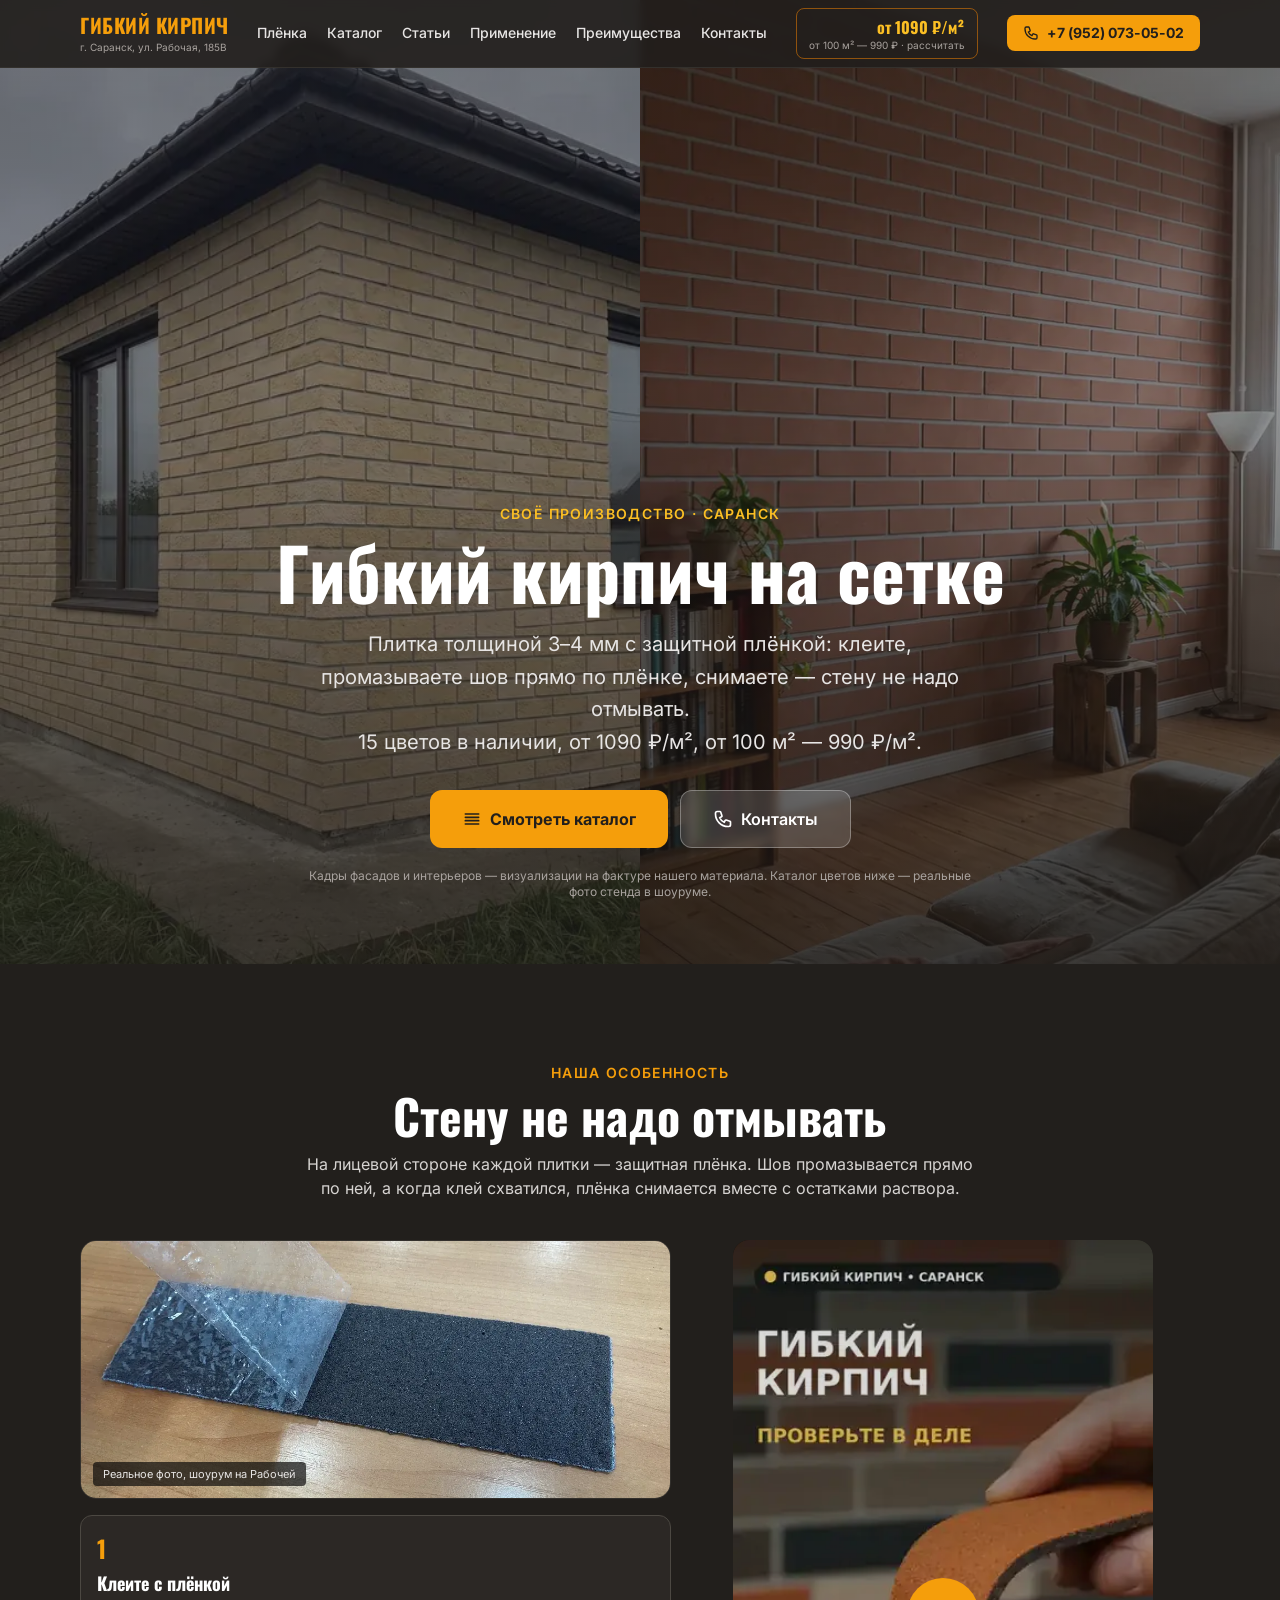
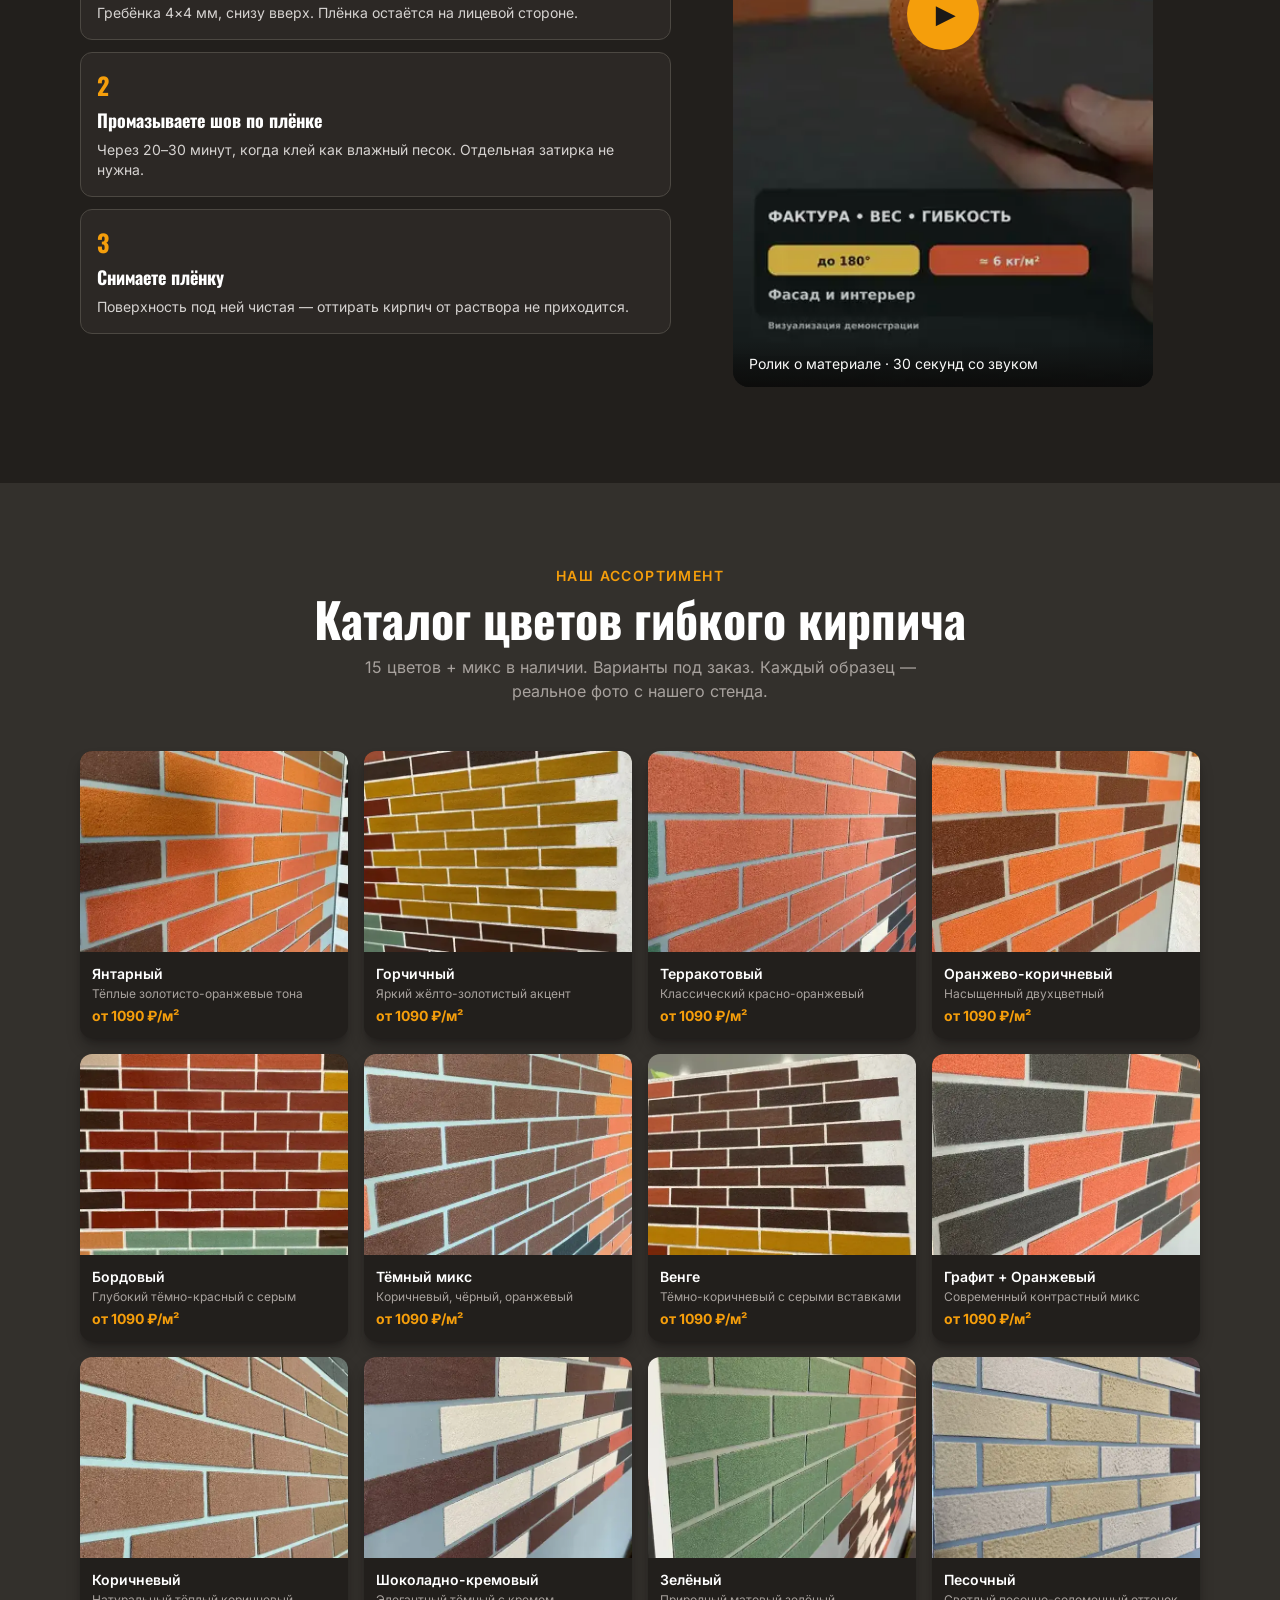
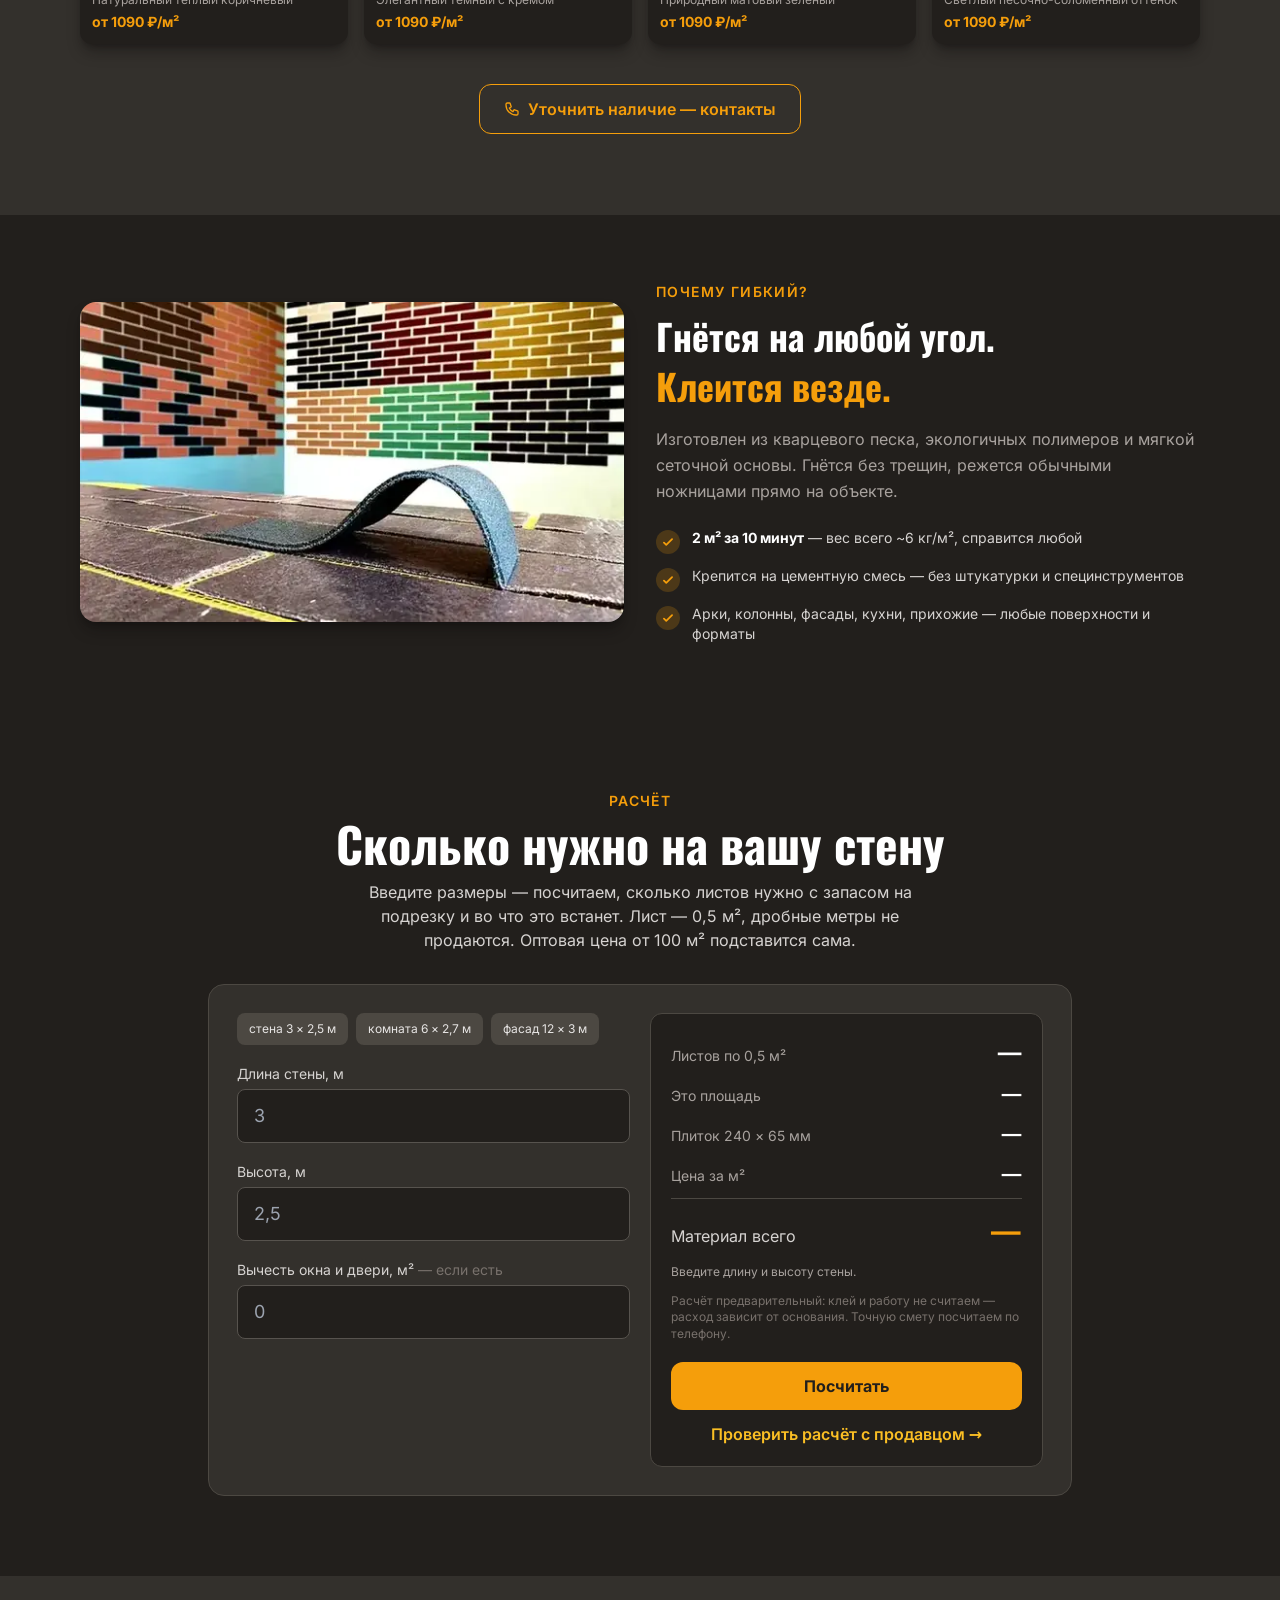
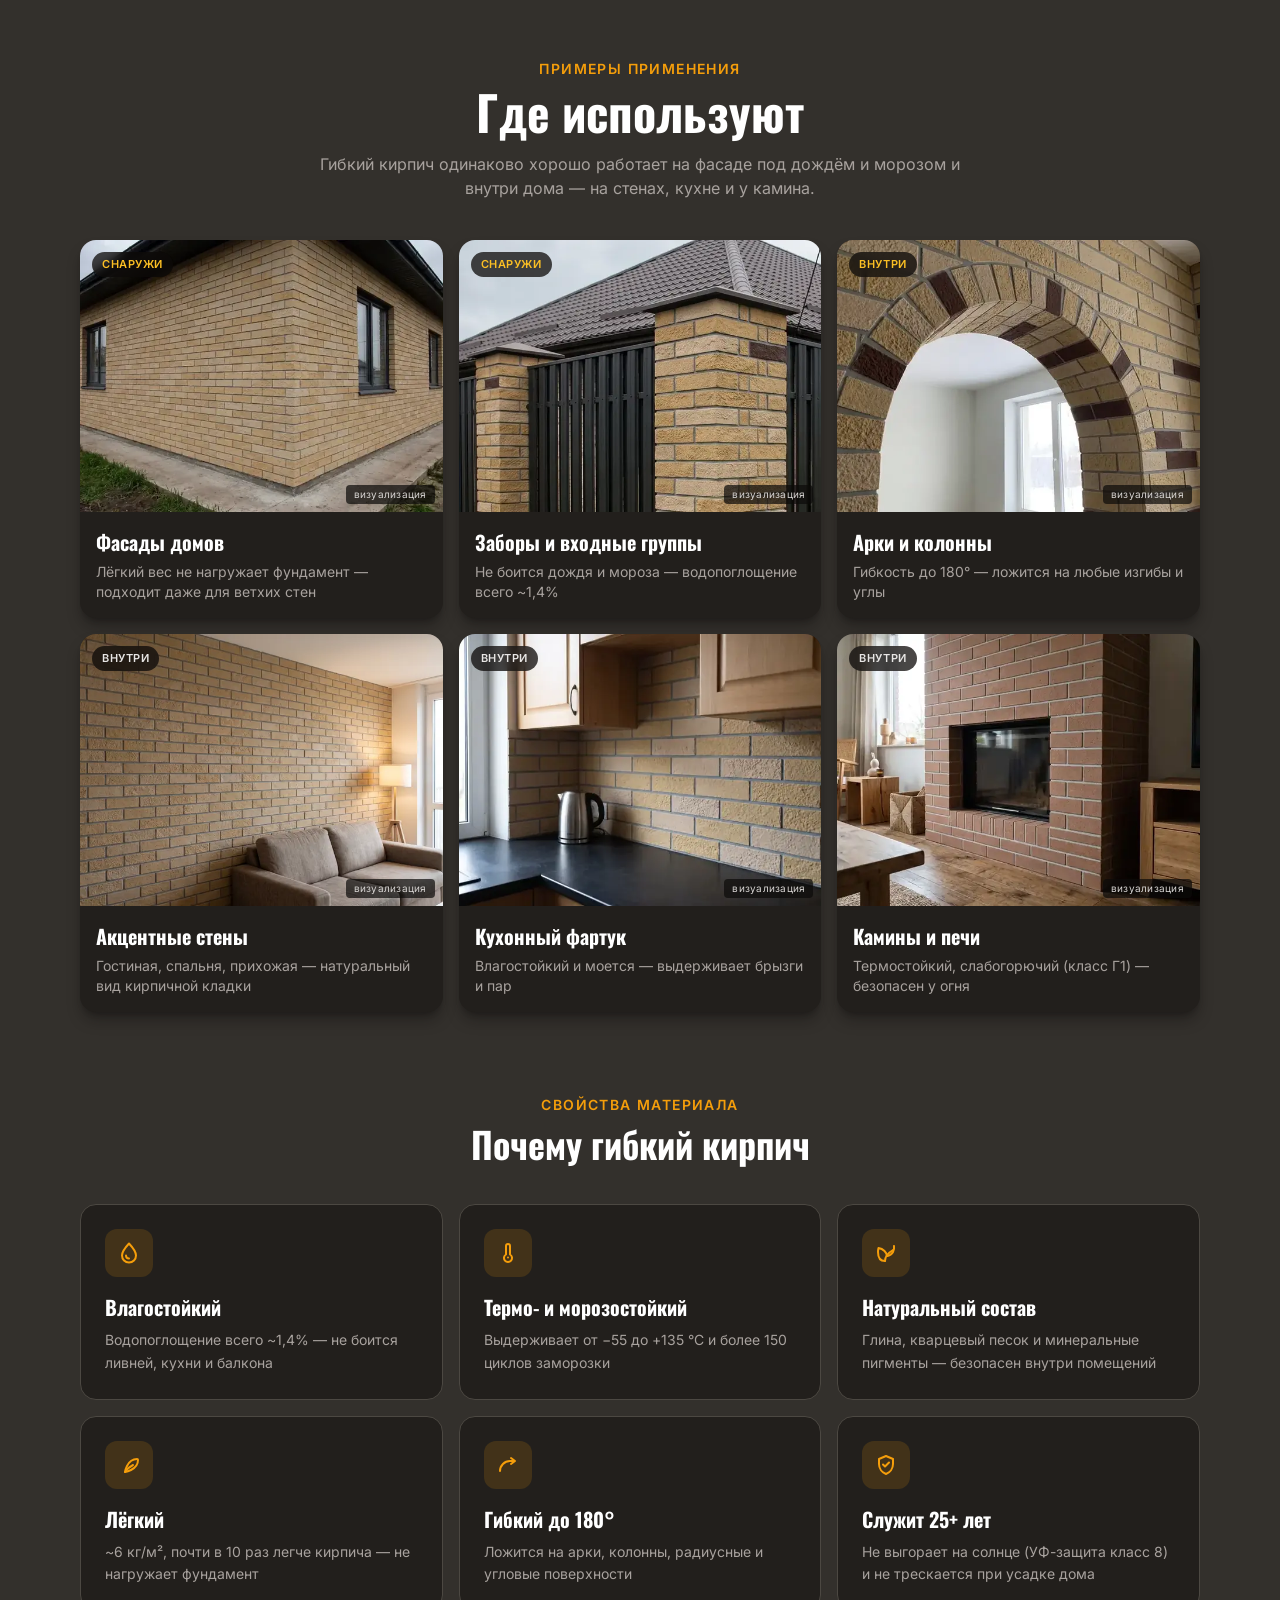
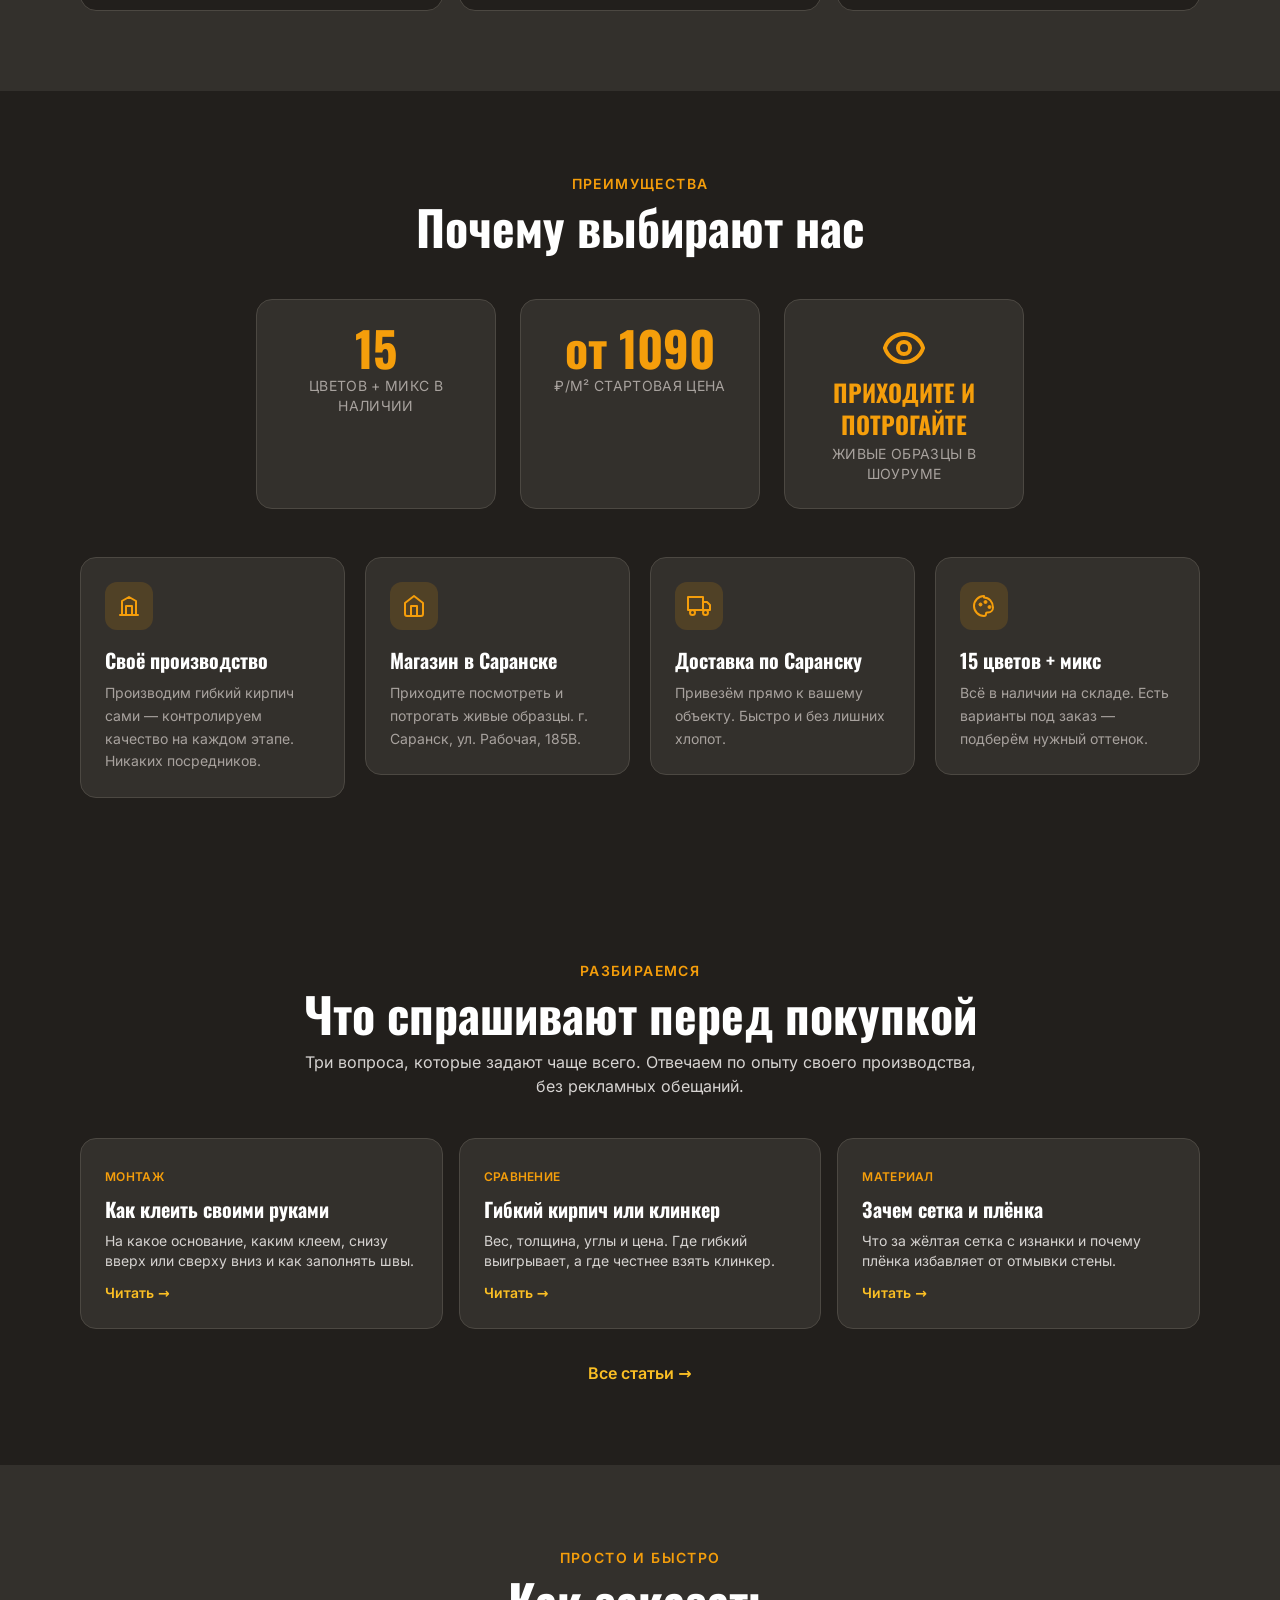
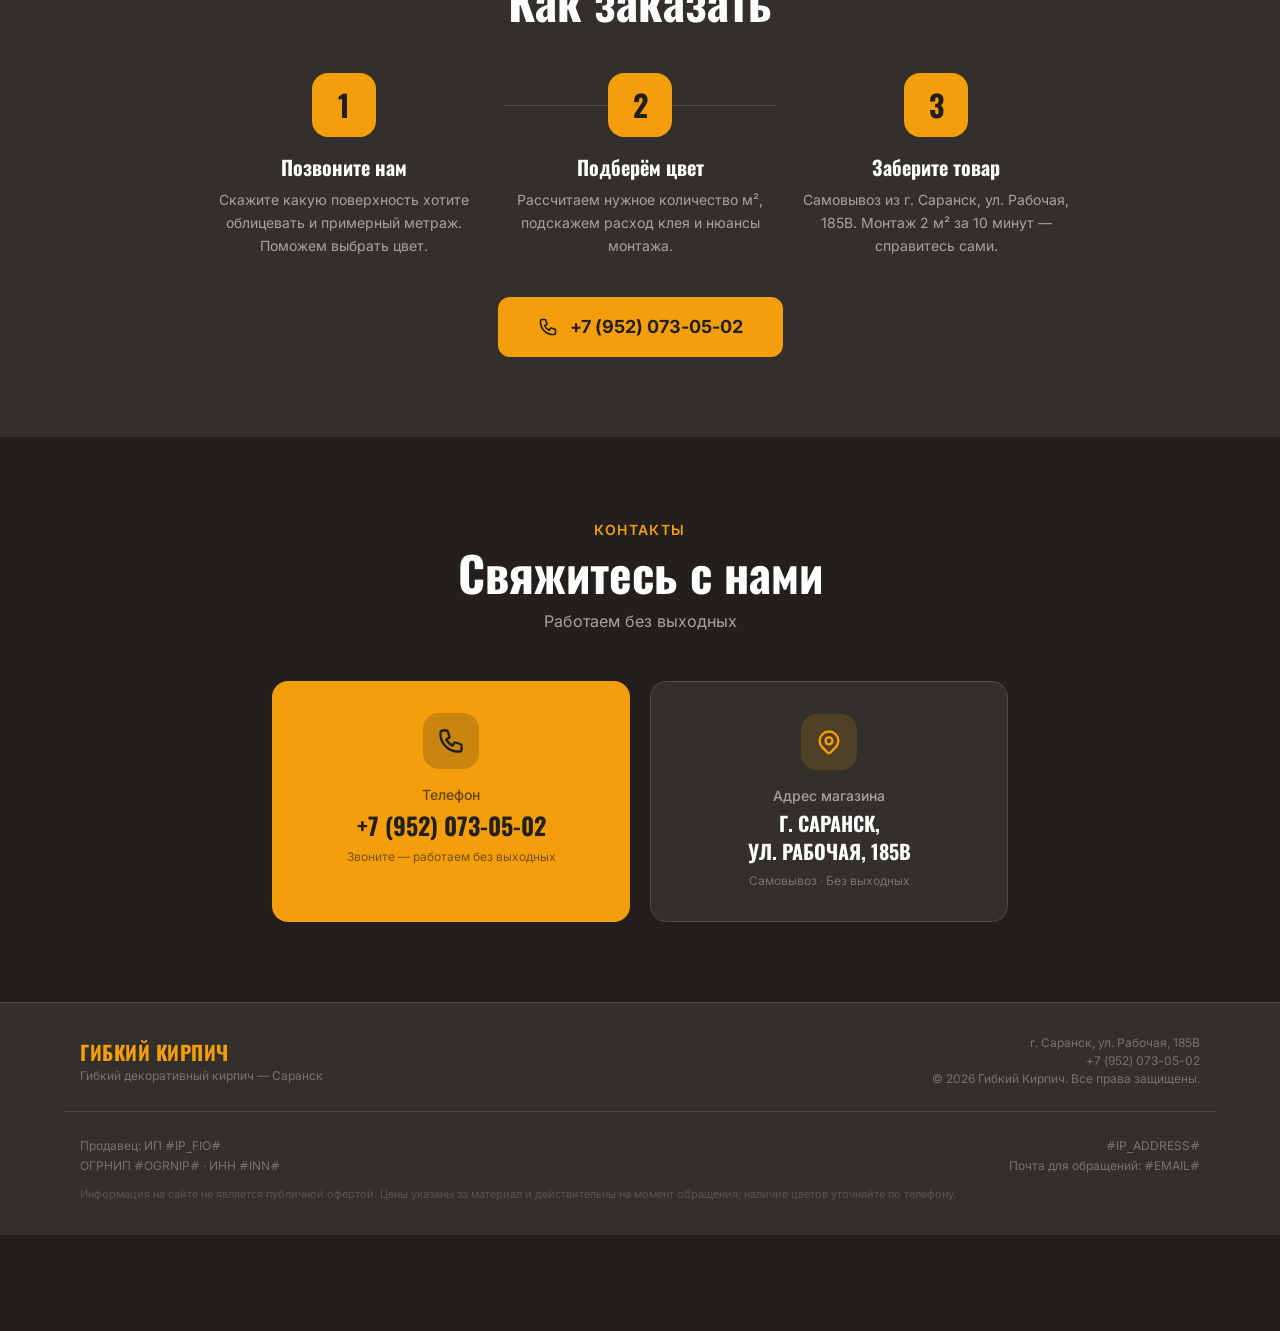
==== commit 482c1b09: "Порядок блоков и один вход в расчёт вместо двух Тавтология в шапке: пункт меню «Расчёт» и кнопка цен" ====
--- a/index.html
+++ b/index.html
@@ -84,7 +84,6 @@
     <nav class="hidden md:flex items-center gap-1 text-sm">
       <a href="#plenka"    class="hidden lg:inline-block px-2 py-1.5 rounded-lg text-stone-200 font-medium whitespace-nowrap hover:text-amber-400 hover:bg-white/10 transition-colors">Плёнка</a>
       <a href="#catalog"   class="px-2 py-1.5 rounded-lg text-stone-200 font-medium whitespace-nowrap hover:text-amber-400 hover:bg-white/10 transition-colors">Каталог</a>
-      <a href="#raschet-sec" class="px-2 py-1.5 rounded-lg text-stone-200 font-medium whitespace-nowrap hover:text-amber-400 hover:bg-white/10 transition-colors">Расчёт</a>
       <a href="/blog/"   class="px-2 py-1.5 rounded-lg text-stone-200 font-medium whitespace-nowrap hover:text-amber-400 hover:bg-white/10 transition-colors">Статьи</a>
       <a href="#apply"     class="hidden lg:inline-block px-2 py-1.5 rounded-lg text-stone-200 font-medium whitespace-nowrap hover:text-amber-400 hover:bg-white/10 transition-colors">Применение</a>
       <a href="#benefits"  class="hidden xl:inline-block px-2 py-1.5 rounded-lg text-stone-200 font-medium whitespace-nowrap hover:text-amber-400 hover:bg-white/10 transition-colors">Преимущества</a>
@@ -966,7 +965,7 @@
       </div>
 
       <div class="bg-stone-800 rounded-2xl p-4 sm:p-6 border border-stone-700">
-        <div class="font-heading font-bold text-3xl sm:text-5xl text-amber-500">от 900</div>
+        <div class="font-heading font-bold text-3xl sm:text-5xl text-amber-500">от 1090</div>
         <div class="text-stone-400 text-xs sm:text-sm mt-1 uppercase tracking-wide">₽/м² стартовая цена</div>
       </div>
 
@@ -1071,78 +1070,6 @@
 
   </div>
 </section>
-
-<!-- ====================================================
-     HOW TO ORDER
-     ==================================================== -->
-<section class="py-20 bg-stone-800">
-  <div class="max-w-4xl mx-auto px-4">
-
-    <div class="text-center mb-12">
-      <span class="text-amber-500 text-sm font-semibold uppercase tracking-widest">Просто и быстро</span>
-      <h2 class="font-heading font-bold text-4xl sm:text-5xl mt-2">Как заказать</h2>
-    </div>
-
-    <div class="grid sm:grid-cols-3 gap-6">
-
-      <div x-data="{ shown: false }" x-intersect="shown = true"
-           :class="shown ? 'opacity-100 translate-y-0' : 'opacity-0 translate-y-8'"
-           class="transition-all duration-700">
-      <div class="text-center">
-        <div class="w-16 h-16 rounded-2xl bg-amber-500 text-stone-900 font-heading font-bold text-3xl flex items-center justify-center mx-auto mb-4">1</div>
-        <h3 class="font-heading font-bold text-xl mb-2">Позвоните нам</h3>
-        <p class="text-stone-400 text-sm leading-relaxed">
-          Скажите какую поверхность хотите облицевать и примерный метраж. Поможем выбрать цвет.
-        </p>
-      </div>
-      </div>
-
-      <div x-data="{ shown: false }" x-intersect="shown = true"
-           :class="shown ? 'opacity-100 translate-y-0' : 'opacity-0 translate-y-8'"
-           class="transition-all duration-700" style="transition-delay: 100ms">
-      <div class="text-center relative">
-        <!-- Connector line desktop -->
-        <div class="hidden sm:block absolute top-8 left-0 right-0 h-px bg-stone-700 -z-10"></div>
-        <div class="w-16 h-16 rounded-2xl bg-amber-500 text-stone-900 font-heading font-bold text-3xl flex items-center justify-center mx-auto mb-4">2</div>
-        <h3 class="font-heading font-bold text-xl mb-2">Подберём цвет</h3>
-        <p class="text-stone-400 text-sm leading-relaxed">
-          Рассчитаем нужное количество м², подскажем расход клея и нюансы монтажа.
-        </p>
-      </div>
-      </div>
-
-      <div x-data="{ shown: false }" x-intersect="shown = true"
-           :class="shown ? 'opacity-100 translate-y-0' : 'opacity-0 translate-y-8'"
-           class="transition-all duration-700" style="transition-delay: 200ms">
-      <div class="text-center">
-        <div class="w-16 h-16 rounded-2xl bg-amber-500 text-stone-900 font-heading font-bold text-3xl flex items-center justify-center mx-auto mb-4">3</div>
-        <h3 class="font-heading font-bold text-xl mb-2">Заберите товар</h3>
-        <p class="text-stone-400 text-sm leading-relaxed">
-          Самовывоз из г. Саранск, ул. Рабочая, 185В. Монтаж 2 м² за 10 минут — справитесь сами.
-        </p>
-      </div>
-      </div>
-
-    </div>
-
-    <div class="text-center mt-10">
-      <a href="#contact"
-         class="inline-flex items-center gap-3 bg-amber-500 hover:bg-amber-400 text-stone-900 font-bold text-lg px-10 py-4 rounded-xl transition-colors">
-        <svg class="w-5 h-5" fill="none" stroke="currentColor" viewBox="0 0 24 24">
-          <path stroke-linecap="round" stroke-linejoin="round" stroke-width="2"
-            d="M3 5a2 2 0 012-2h3.28a1 1 0 01.948.684l1.498 4.493a1 1 0 01-.502 1.21l-2.257 1.13a11.042 11.042 0 005.516 5.516l1.13-2.257a1 1 0 011.21-.502l4.493 1.498a1 1 0 01.684.949V19a2 2 0 01-2 2h-1C9.716 21 3 14.284 3 6V5z"/>
-        </svg>
-        +7 (952) 073-05-02
-      </a>
-    </div>
-
-  </div>
-</section>
-
-
-
-
-
 
 <!-- ====================================================
      СТАТЬИ. Раздел существовал, но попасть в него можно было только через
@@ -1193,6 +1120,80 @@
     </div>
   </div>
 </section>
+
+<!-- ====================================================
+     HOW TO ORDER
+     ==================================================== -->
+<section class="py-20 bg-stone-800">
+  <div class="max-w-4xl mx-auto px-4">
+
+    <div class="text-center mb-12">
+      <span class="text-amber-500 text-sm font-semibold uppercase tracking-widest">Просто и быстро</span>
+      <h2 class="font-heading font-bold text-4xl sm:text-5xl mt-2">Как заказать</h2>
+    </div>
+
+    <div class="grid sm:grid-cols-3 gap-6">
+
+      <div x-data="{ shown: false }" x-intersect="shown = true"
+           :class="shown ? 'opacity-100 translate-y-0' : 'opacity-0 translate-y-8'"
+           class="transition-all duration-700">
+      <div class="text-center">
+        <div class="w-16 h-16 rounded-2xl bg-amber-500 text-stone-900 font-heading font-bold text-3xl flex items-center justify-center mx-auto mb-4">1</div>
+        <h3 class="font-heading font-bold text-xl mb-2">Позвоните нам</h3>
+        <p class="text-stone-400 text-sm leading-relaxed">
+          Скажите какую поверхность хотите облицевать и примерный метраж. Поможем выбрать цвет.
+        </p>
+      </div>
+      </div>
+
+      <div x-data="{ shown: false }" x-intersect="shown = true"
+           :class="shown ? 'opacity-100 translate-y-0' : 'opacity-0 translate-y-8'"
+           class="transition-all duration-700" style="transition-delay: 100ms">
+      <div class="text-center relative">
+        <!-- Connector line desktop -->
+        <div class="hidden sm:block absolute top-8 left-0 right-0 h-px bg-stone-700 -z-10"></div>
+        <div class="w-16 h-16 rounded-2xl bg-amber-500 text-stone-900 font-heading font-bold text-3xl flex items-center justify-center mx-auto mb-4">2</div>
+        <h3 class="font-heading font-bold text-xl mb-2">Подберём цвет</h3>
+        <p class="text-stone-400 text-sm leading-relaxed">
+          Рассчитаем нужное количество м², подскажем расход клея и нюансы монтажа.
+        </p>
+      </div>
+      </div>
+
+      <div x-data="{ shown: false }" x-intersect="shown = true"
+           :class="shown ? 'opacity-100 translate-y-0' : 'opacity-0 translate-y-8'"
+           class="transition-all duration-700" style="transition-delay: 200ms">
+      <div class="text-center">
+        <div class="w-16 h-16 rounded-2xl bg-amber-500 text-stone-900 font-heading font-bold text-3xl flex items-center justify-center mx-auto mb-4">3</div>
+        <h3 class="font-heading font-bold text-xl mb-2">Заберите товар</h3>
+        <p class="text-stone-400 text-sm leading-relaxed">
+          Самовывоз из г. Саранск, ул. Рабочая, 185В. Монтаж 2 м² за 10 минут — справитесь сами.
+        </p>
+      </div>
+      </div>
+
+    </div>
+
+    <div class="text-center mt-10">
+      <a href="#contact"
+         class="inline-flex items-center gap-3 bg-amber-500 hover:bg-amber-400 text-stone-900 font-bold text-lg px-10 py-4 rounded-xl transition-colors">
+        <svg class="w-5 h-5" fill="none" stroke="currentColor" viewBox="0 0 24 24">
+          <path stroke-linecap="round" stroke-linejoin="round" stroke-width="2"
+            d="M3 5a2 2 0 012-2h3.28a1 1 0 01.948.684l1.498 4.493a1 1 0 01-.502 1.21l-2.257 1.13a11.042 11.042 0 005.516 5.516l1.13-2.257a1 1 0 011.21-.502l4.493 1.498a1 1 0 01.684.949V19a2 2 0 01-2 2h-1C9.716 21 3 14.284 3 6V5z"/>
+        </svg>
+        +7 (952) 073-05-02
+      </a>
+    </div>
+
+  </div>
+</section>
+
+
+
+
+
+
+
 
 <!-- ====================================================
      CONTACT
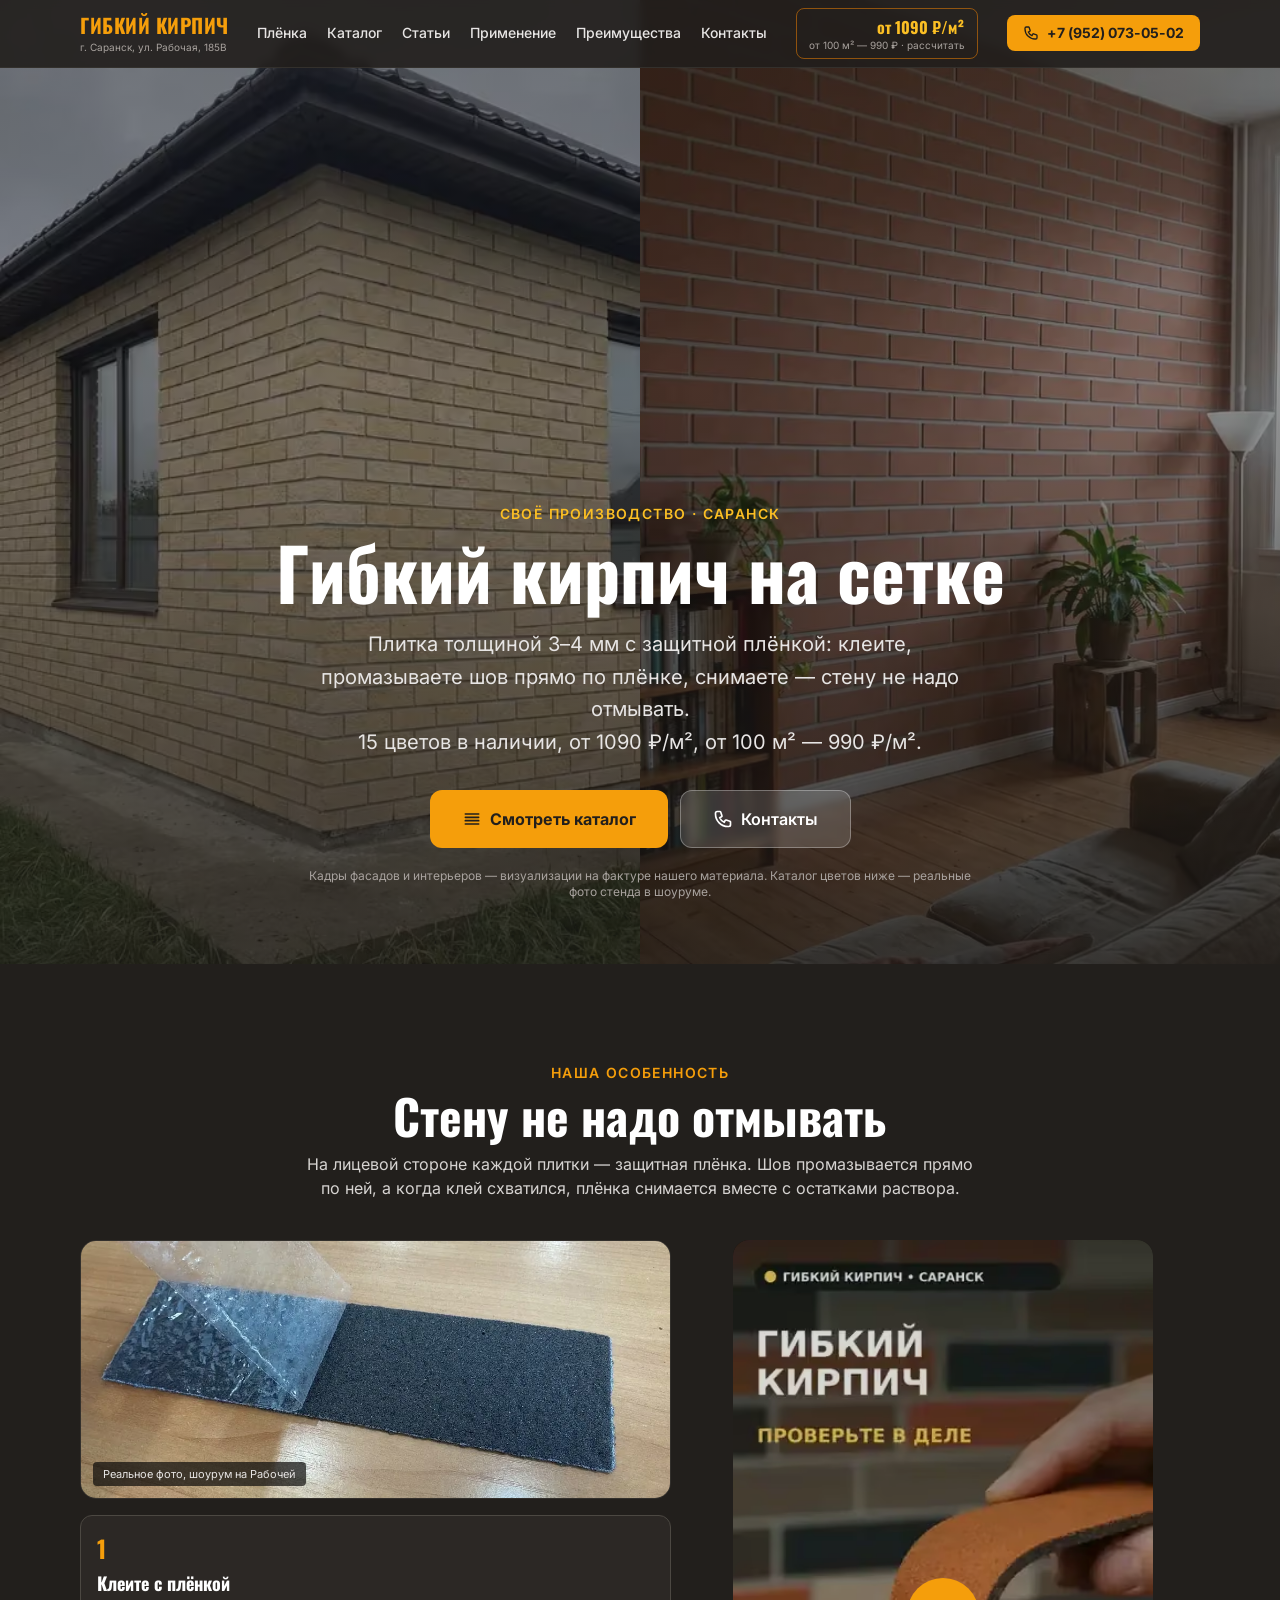
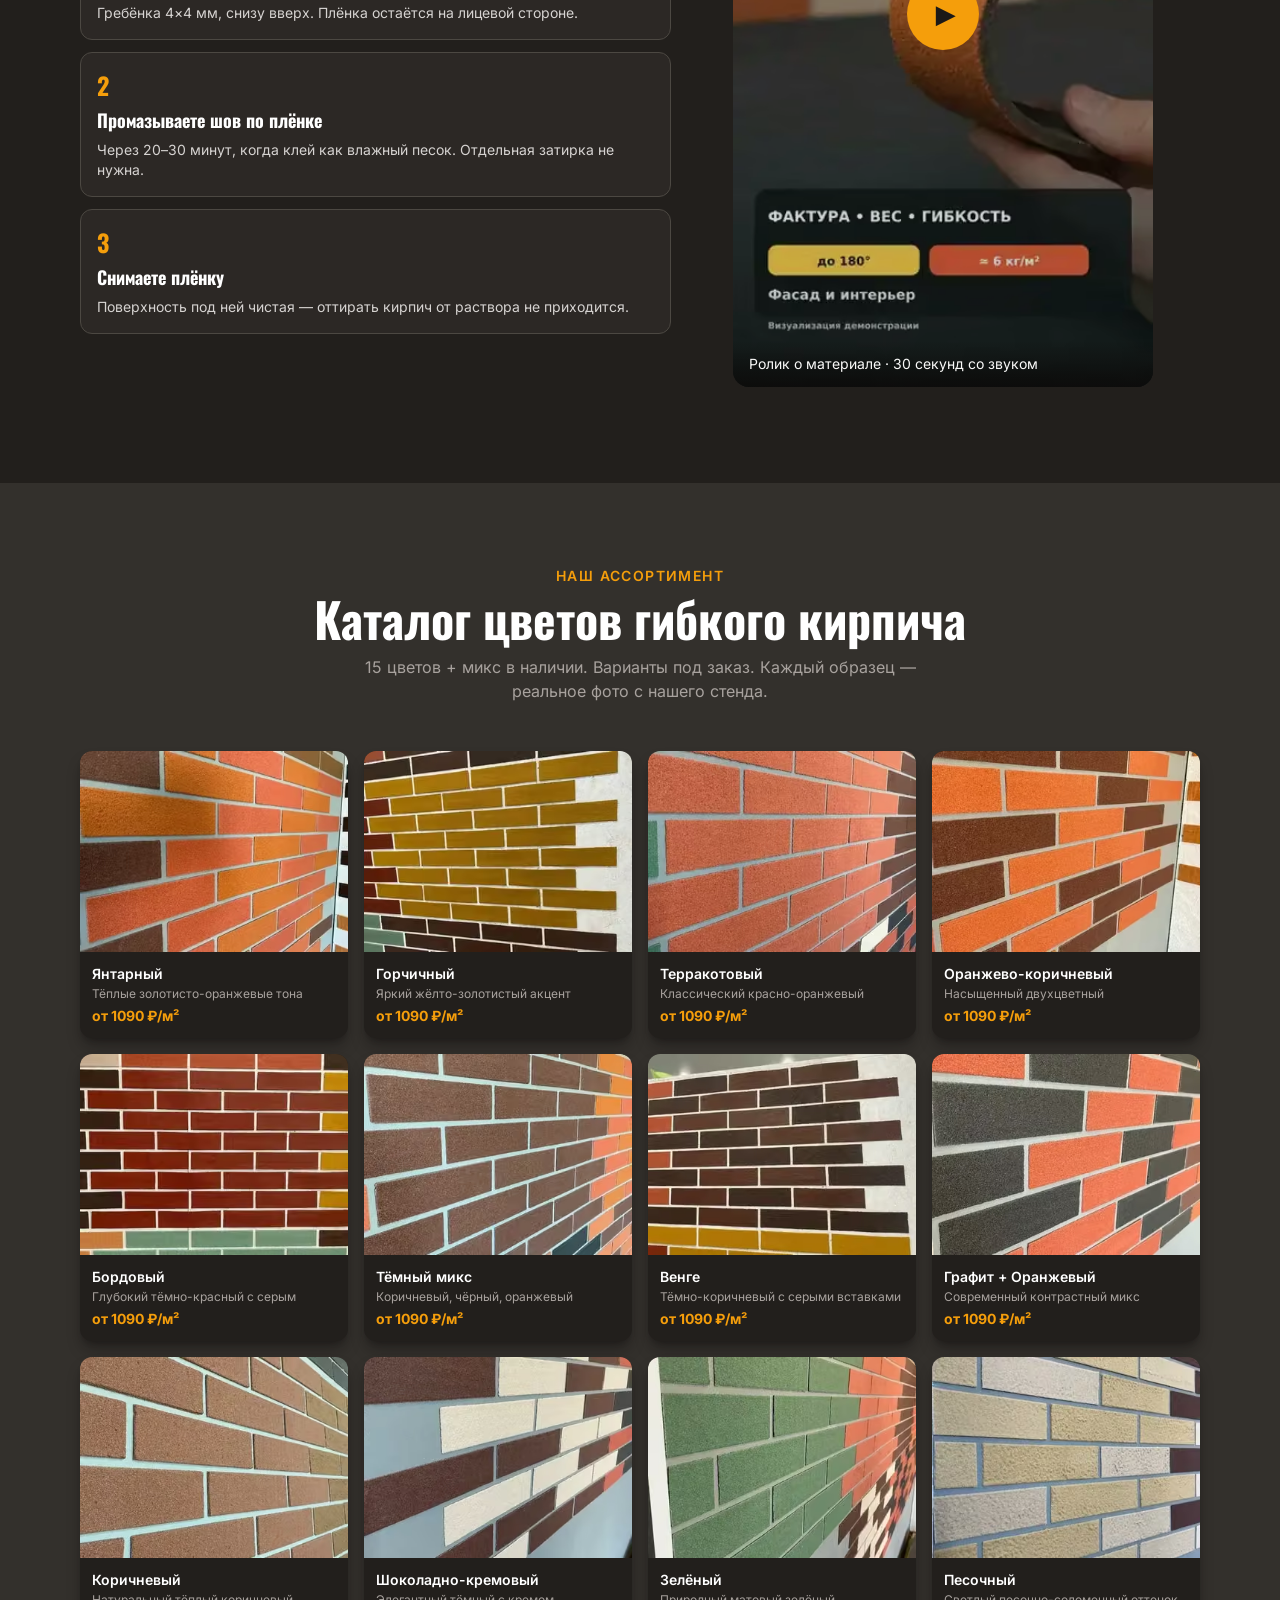
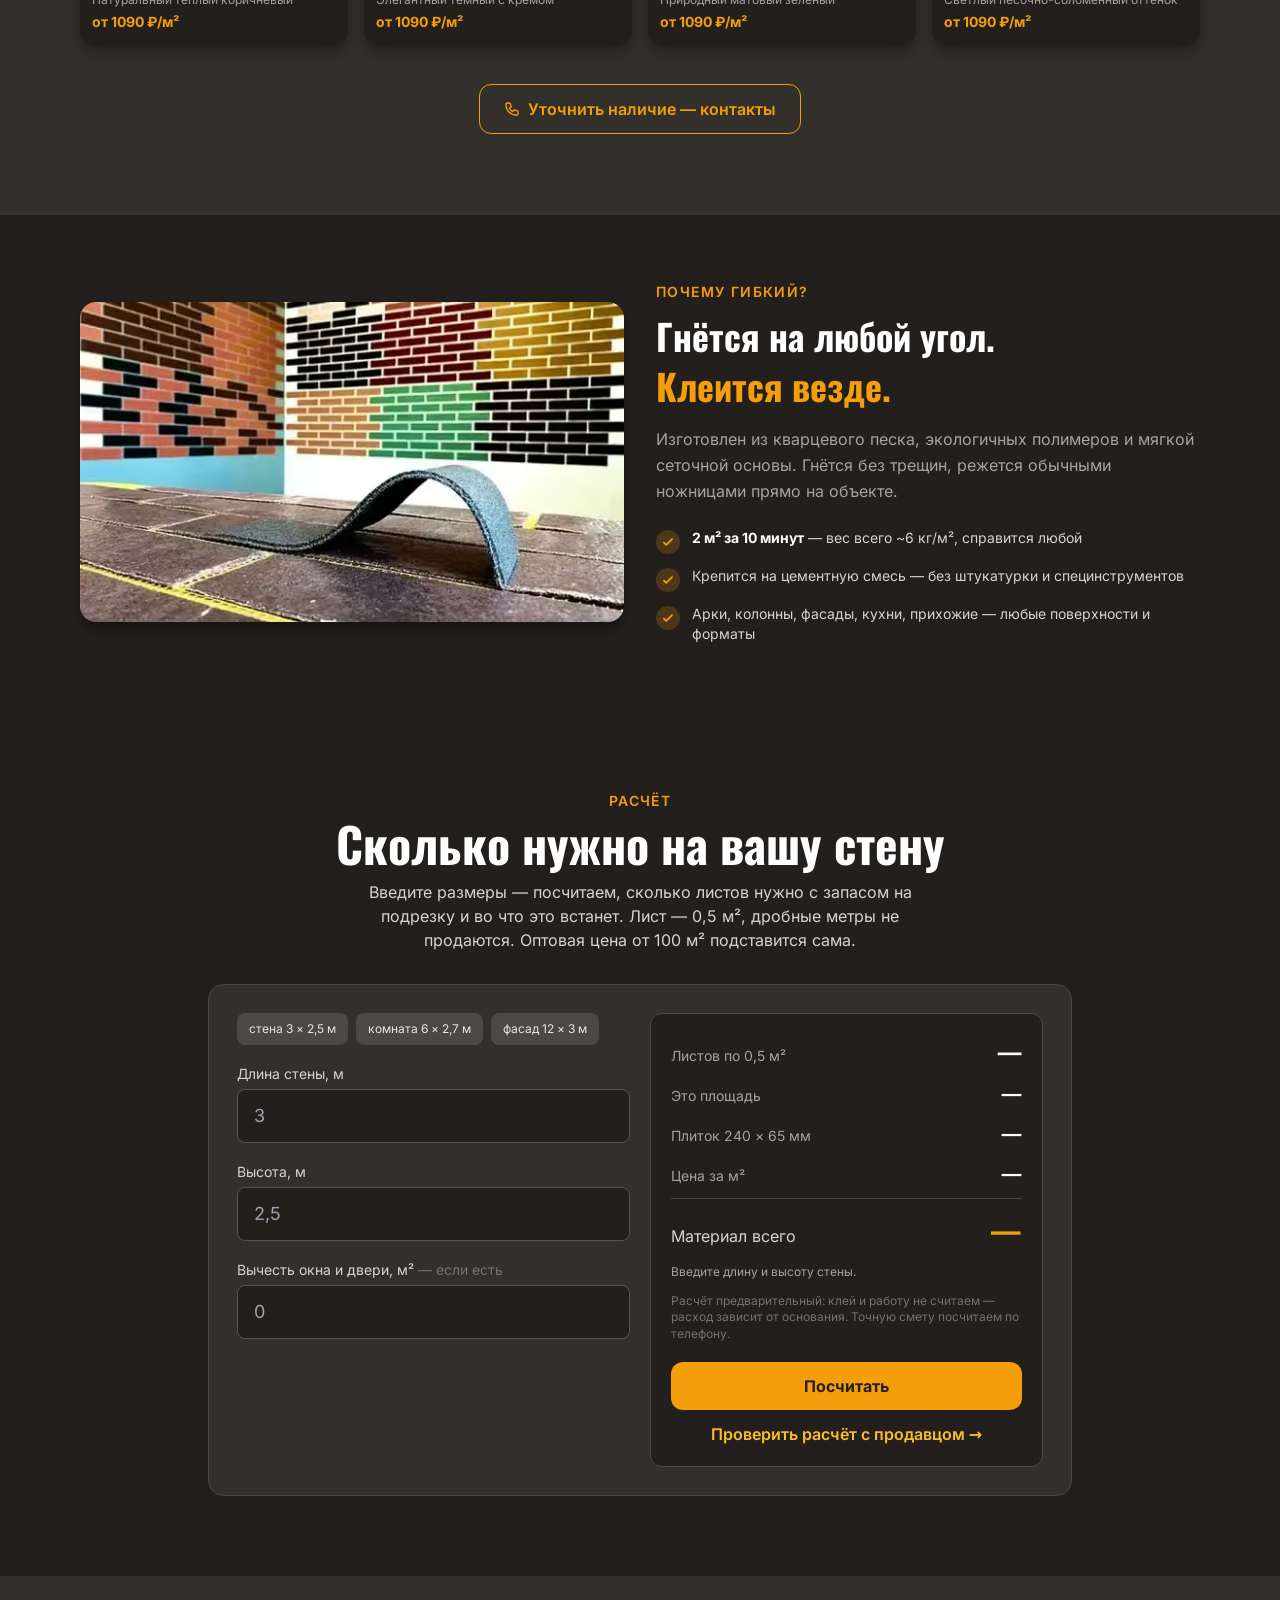
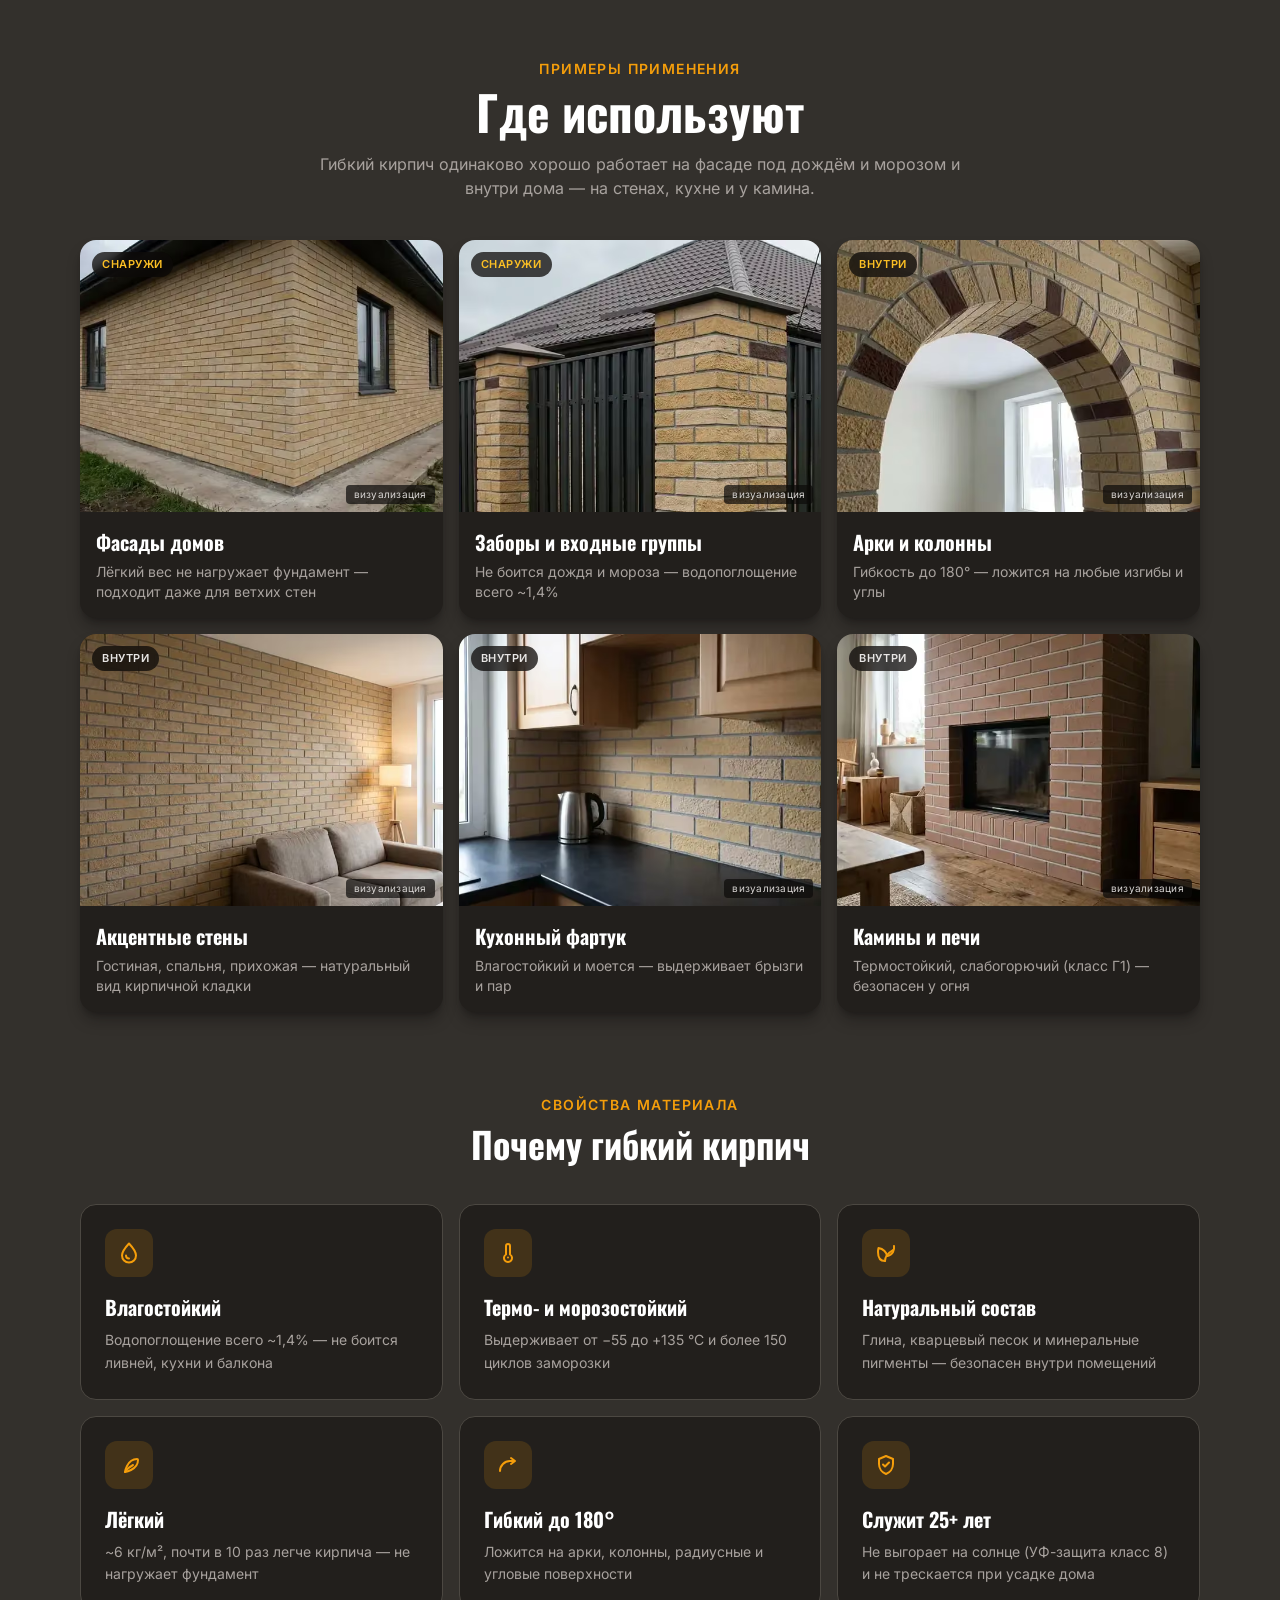
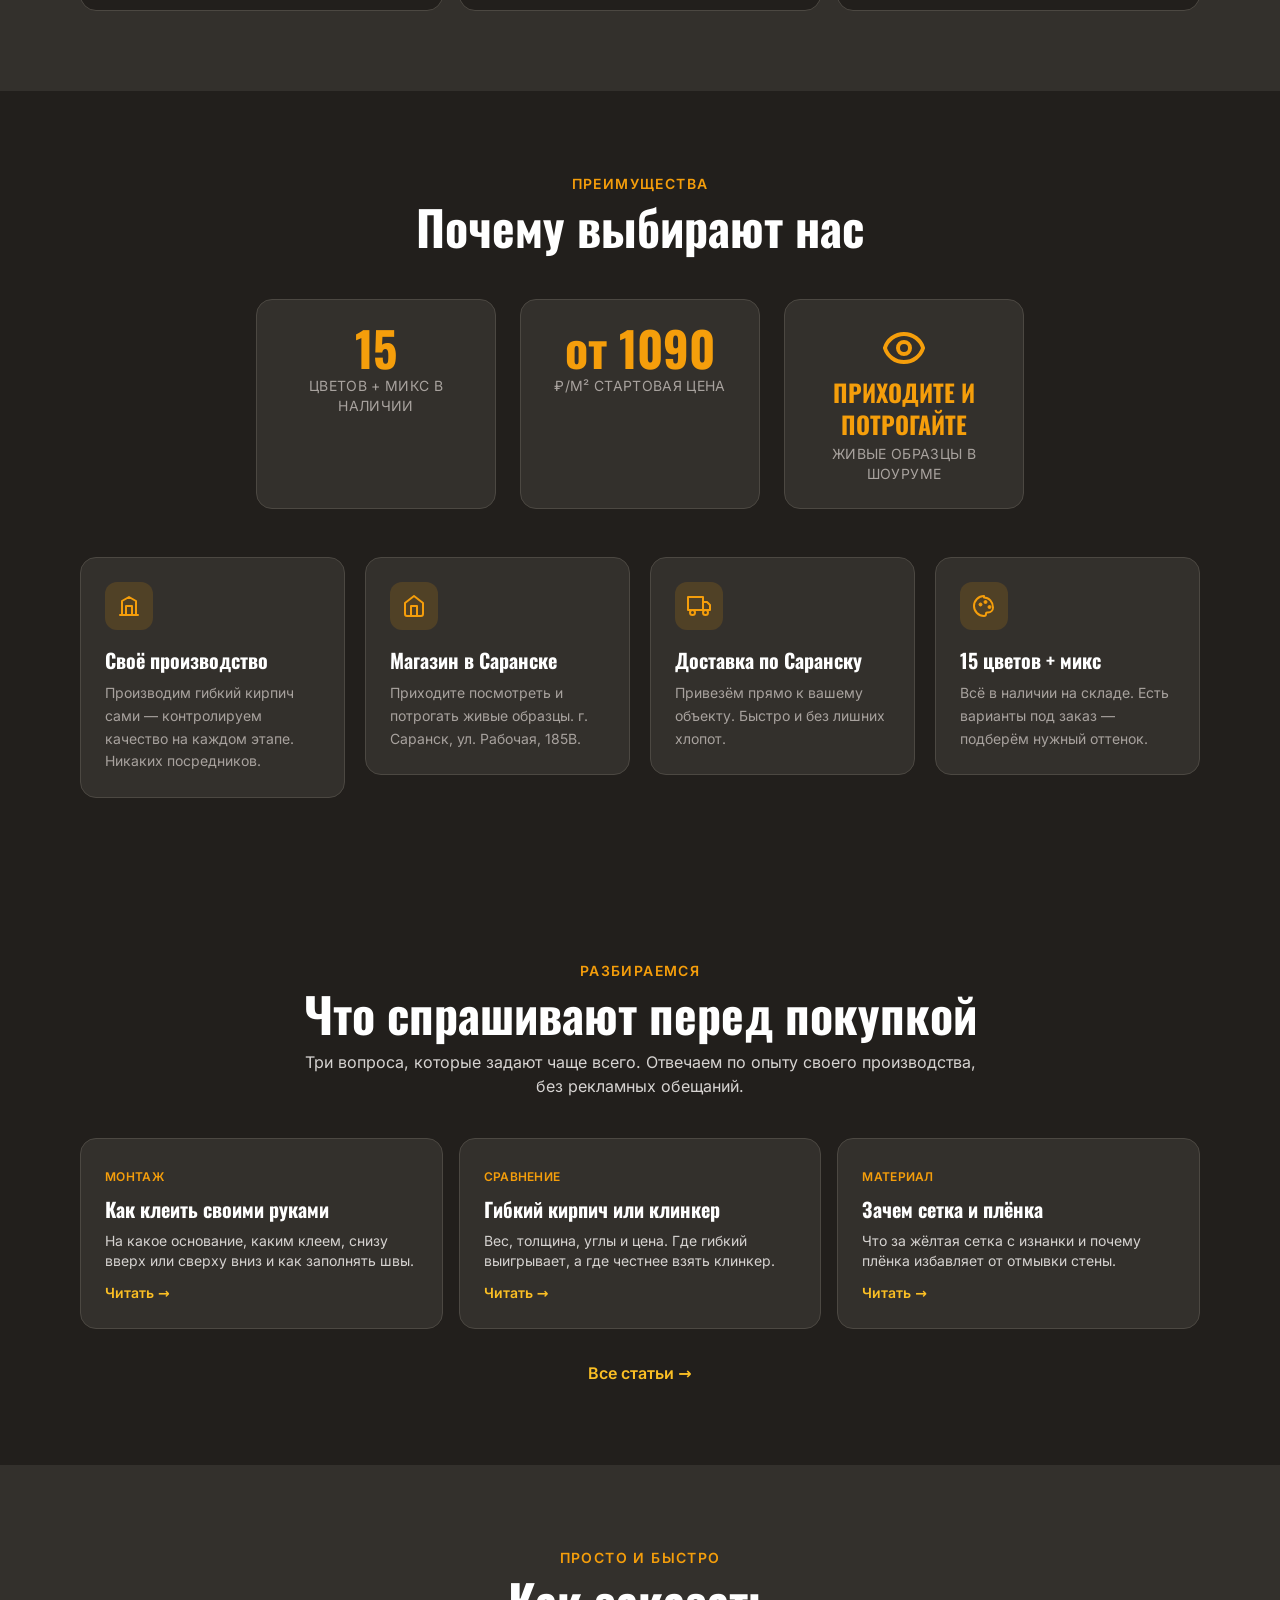
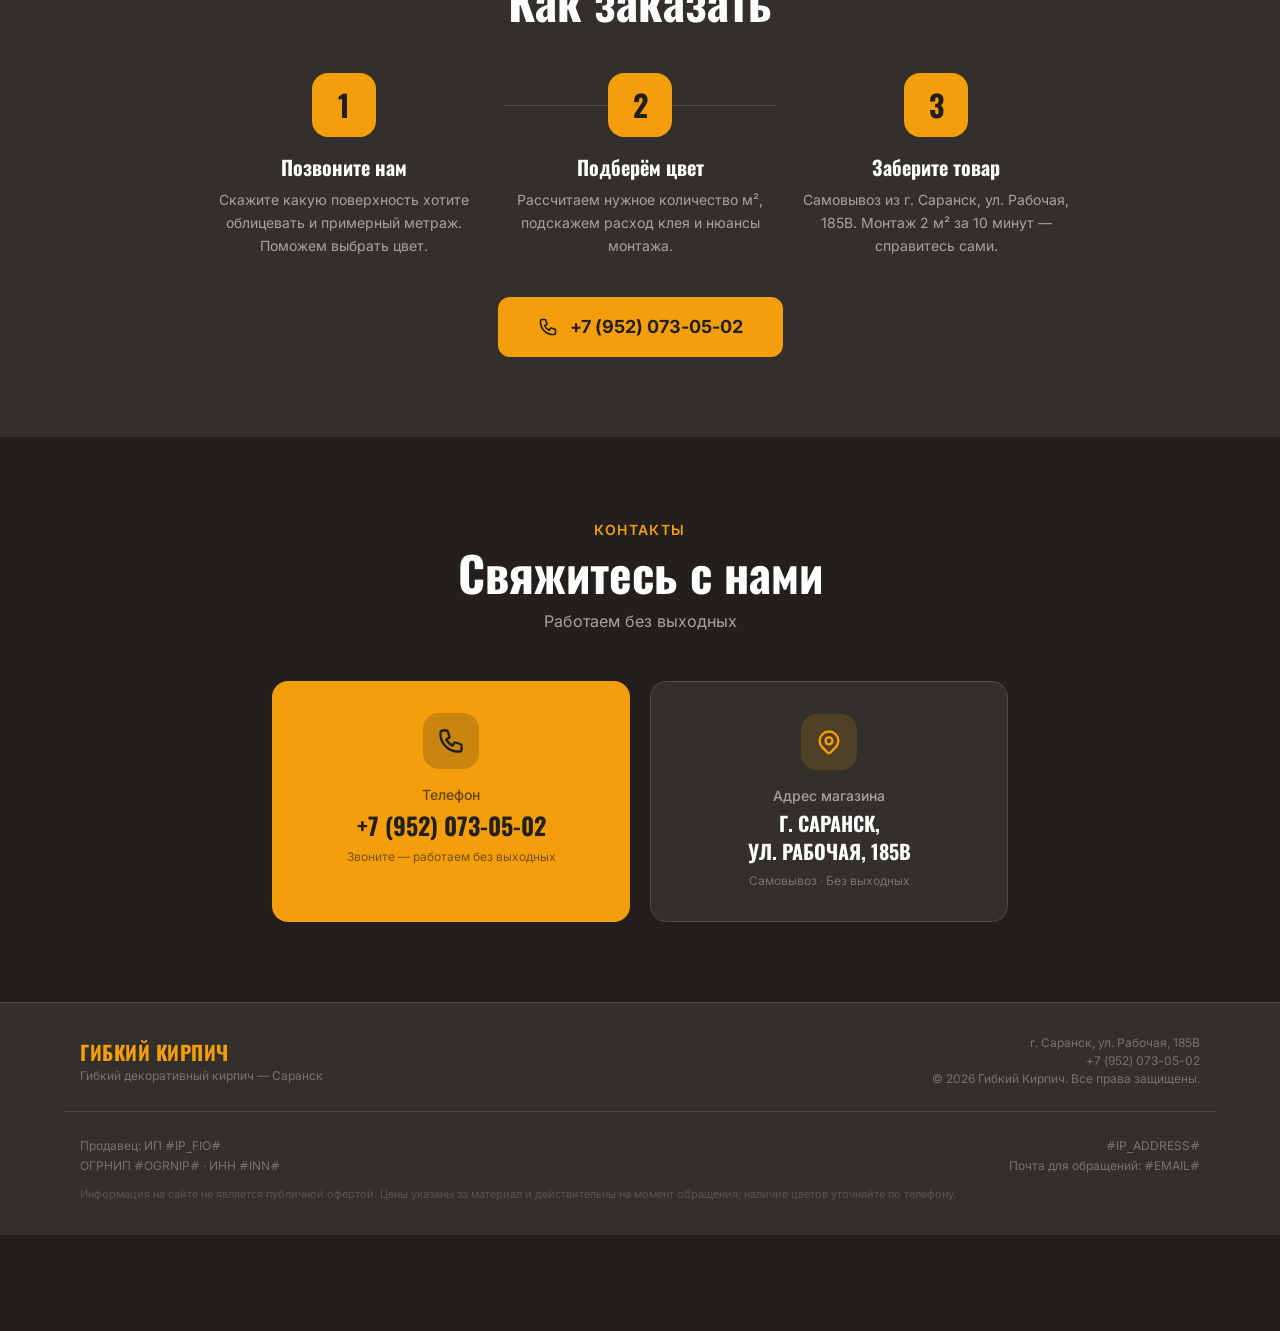
==== commit 6747cfb2: "Картинки вдвое легче: AVIF, миниатюры каталога, один набор фото в шапке Замер до правки: 1173 КБ до " ====
--- a/index.html
+++ b/index.html
@@ -11,12 +11,12 @@
   <meta name="theme-color" content="#f59e0b">
   <link rel="icon" type="image/svg+xml" href="favicon.svg">
   <link rel="stylesheet" href="css/fonts.css?v=a82b9fe5">
-  <link rel="stylesheet" href="css/site.css?v=b07b0a29">
-  <link rel="stylesheet" href="css/ui.css?v=3a337f5d">
+  <link rel="stylesheet" href="css/site.css?v=52b3f1b4">
+  <link rel="stylesheet" href="css/ui.css?v=37251222">
   <script defer src="js/alpine-intersect.min.js?v=534ca026"></script>
   <script defer src="js/alpine.min.js?v=63d2636a"></script>
   <script defer src="js/raschet.js?v=915047b5"></script>
-  <script defer src="js/obrazec.js?v=a72ace54"></script>
+  <script defer src="js/obrazec.js?v=63f3704e"></script>
   <style>
     html { scroll-behavior: smooth; scroll-padding-top: 56px; }
     .hero-overlay {
@@ -111,54 +111,41 @@
      ==================================================== -->
 <section id="hero" class="relative min-h-screen overflow-hidden pt-16">
 
-  <!-- Desktop: split-screen 50/50 -->
-  <div class="hidden md:flex absolute inset-0">
-    <div class="w-1/2 h-full relative">
+  <!-- Фоновые фото: колонкой на телефоне, в две половины на ПК.
+       ОДИН набор картинок на оба случая — см. комментарий в истории правок. -->
+  <div class="absolute inset-0 flex flex-col md:flex-row">
+
+    <div class="h-1/2 md:h-full w-full md:w-1/2 relative">
       <picture>
+        <source type="image/avif" media="(max-width: 767px)" srcset="img/hero-mobile.avif?v=a7cc2671">
+        <source type="image/avif" media="(min-width: 768px)" srcset="img/hero-desktop.avif?v=976c339e">
         <source media="(max-width: 767px)" srcset="img/hero-mobile.webp?v=fd738b82">
-        <img
+        <img width="780" height="961"
           src="img/hero-desktop.webp?v=f3e4c01f"
           alt="Гибкий Кирпич — отделка фасада снаружи"
           class="absolute inset-0 w-full h-full object-cover object-center"
         />
       </picture>
-    </div>
-    <div class="w-1/2 h-full relative">
-      <img
-        src="img/hero-interior.webp?v=b5345b60"
-        alt="Гибкий Кирпич — акцентная стена в интерьере спальни"
-        class="absolute inset-0 w-full h-full object-cover object-center"
-      />
-    </div>
-  </div>
-
-  <!-- Mobile: vertical split, верх — фасад, низ — интерьер -->
-  <div class="md:hidden absolute inset-0 flex flex-col">
-    <div class="h-1/2 w-full relative">
+      <!-- Бейдж только на телефоне: на ПК половины и так подписаны текстом -->
+      <span class="md:hidden absolute top-16 left-3 z-20 inline-flex items-center gap-1 bg-stone-950/55 backdrop-blur-sm text-amber-300 text-[11px] font-semibold uppercase tracking-wider px-2.5 py-1 rounded-full">
+        Снаружи · фасад
+      </span>
+    </div>
+
+    <div class="h-1/2 md:h-full w-full md:w-1/2 relative">
       <picture>
-        <source media="(min-width: 768px)" srcset="img/hero-desktop.webp?v=f3e4c01f">
-        <img
-          src="img/hero-mobile.webp?v=fd738b82"
-          alt="Гибкий Кирпич — отделка фасада снаружи"
+        <source type="image/avif" srcset="img/hero-interior.avif?v=13e76353">
+        <img width="780" height="961"
+          src="img/hero-interior.webp?v=b5345b60"
+          alt="Гибкий Кирпич — акцентная стена в интерьере спальни"
           class="absolute inset-0 w-full h-full object-cover object-center"
         />
       </picture>
-      <!-- Бейдж: верхнее фото -->
-      <span class="absolute top-16 left-3 z-20 inline-flex items-center gap-1 bg-stone-950/55 backdrop-blur-sm text-amber-300 text-[11px] font-semibold uppercase tracking-wider px-2.5 py-1 rounded-full">
-        Снаружи · фасад
-      </span>
-    </div>
-    <div class="h-1/2 w-full relative">
-      <img
-        src="img/hero-interior.webp?v=b5345b60"
-        alt="Гибкий Кирпич — акцентная стена в интерьере спальни"
-        class="absolute inset-0 w-full h-full object-cover object-center"
-      />
-      <!-- Бейдж: нижнее фото -->
-      <span class="absolute bottom-3 right-3 z-20 inline-flex items-center gap-1 bg-stone-950/55 backdrop-blur-sm text-amber-300 text-[11px] font-semibold uppercase tracking-wider px-2.5 py-1 rounded-full">
+      <span class="md:hidden absolute bottom-3 right-3 z-20 inline-flex items-center gap-1 bg-stone-950/55 backdrop-blur-sm text-amber-300 text-[11px] font-semibold uppercase tracking-wider px-2.5 py-1 rounded-full">
         Внутри · интерьер
       </span>
     </div>
+
   </div>
 
   <!-- Desktop overlay: общее затемнение для читаемости текста по центру -->
@@ -262,9 +249,9 @@
 
     <div class="flex flex-col">
       <figure class="plenka-shot relative rounded-2xl overflow-hidden border border-stone-800">
-      <img class="w-full h-auto" src="img/plenka-real.webp?v=4414f2a6" width="1400" height="613" loading="lazy" decoding="async"
+      <picture><source type="image/avif" srcset="img/plenka-real.avif?v=557fbf4b"><img class="w-full h-auto" src="img/plenka-real.webp?v=4414f2a6" width="1400" height="613" loading="lazy" decoding="async"
            alt="Защитная плёнка снимается с плитки, под ней чистая поверхность"
-           />
+           /></picture>
       <figcaption class="absolute bottom-3 left-3 text-[11px] text-stone-200 bg-stone-950/70 px-2.5 py-1 rounded">
         Реальное фото, шоурум на Рабочей
       </figcaption>
@@ -295,7 +282,7 @@
       <div class="rolik-box">
         <button type="button" class="rolik-play" data-src="video/rolik.mp4?v=cb9d3c45"
                 aria-label="Смотреть ролик о материале, 30 секунд">
-          <img src="video/rolik-poster.webp?v=e04f12ba" width="460" height="818" loading="lazy" decoding="async" alt="">
+          <picture><source type="image/avif" srcset="video/rolik-poster.avif?v=8728b24e"><img src="video/rolik-poster.webp?v=e04f12ba" width="460" height="818" loading="lazy" decoding="async" alt=""></picture>
           <span class="rolik-play__icon" aria-hidden="true">▶</span>
           <span class="rolik-play__label">Ролик о материале · 30 секунд со звуком</span>
         </button>
@@ -334,8 +321,8 @@
         <div
            class="catalog-card group relative rounded-xl overflow-hidden bg-stone-900 cursor-pointer shadow-lg shadow-stone-950/40 hover:shadow-xl hover:shadow-stone-950/50 transition-shadow duration-300">
         <div class="aspect-[4/3] overflow-hidden">
-          <img loading="lazy" src="img/oAtetLEksYzpiON5vwVVKCfuNMmbS7sEFhiWMtlaqVHIjaZfThV8rXm0Dvh1d5MwCGEYFnoMg7Aw-qRXGtXRnIU4.webp?v=dd528653"
-               alt="Янтарный гибкий кирпич" class="w-full h-full object-cover" />
+          <picture><source type="image/avif" srcset="img/thumb/oAtetLEksYzpiON5vwVVKCfuNMmbS7sEFhiWMtlaqVHIjaZfThV8rXm0Dvh1d5MwCGEYFnoMg7Aw-qRXGtXRnIU4-360.avif?v=9b2b6cd9 360w, img/thumb/oAtetLEksYzpiON5vwVVKCfuNMmbS7sEFhiWMtlaqVHIjaZfThV8rXm0Dvh1d5MwCGEYFnoMg7Aw-qRXGtXRnIU4-536.avif?v=166b2769 536w" sizes="(max-width: 640px) 50vw, 270px"><img data-full="img/oAtetLEksYzpiON5vwVVKCfuNMmbS7sEFhiWMtlaqVHIjaZfThV8rXm0Dvh1d5MwCGEYFnoMg7Aw-qRXGtXRnIU4.webp?v=dd528653" width="536" height="402" loading="lazy" src="img/thumb/oAtetLEksYzpiON5vwVVKCfuNMmbS7sEFhiWMtlaqVHIjaZfThV8rXm0Dvh1d5MwCGEYFnoMg7Aw-qRXGtXRnIU4-536.webp?v=134ee196"
+               alt="Янтарный гибкий кирпич" class="w-full h-full object-cover" / srcset="img/thumb/oAtetLEksYzpiON5vwVVKCfuNMmbS7sEFhiWMtlaqVHIjaZfThV8rXm0Dvh1d5MwCGEYFnoMg7Aw-qRXGtXRnIU4-360.webp?v=a243cb5e 360w, img/thumb/oAtetLEksYzpiON5vwVVKCfuNMmbS7sEFhiWMtlaqVHIjaZfThV8rXm0Dvh1d5MwCGEYFnoMg7Aw-qRXGtXRnIU4-536.webp?v=134ee196 536w" sizes="(max-width: 640px) 50vw, 270px"></picture>
         </div>
         <div class="catalog-overlay absolute inset-0 bg-amber-500/20 rounded-xl"></div>
         <div class="p-3">
@@ -353,8 +340,8 @@
         <div
            class="catalog-card group relative rounded-xl overflow-hidden bg-stone-900 cursor-pointer shadow-lg shadow-stone-950/40 hover:shadow-xl hover:shadow-stone-950/50 transition-shadow duration-300">
         <div class="aspect-[4/3] overflow-hidden">
-          <img loading="lazy" src="img/FBLth0idunxbVF5TiEKGsHaSjFRzTAj6dmz9O5ku1LYCC7JDreQ-03Pxkr4Rn7W0-tAeEq2xJQXLmCQ4_kPWiSGv.webp?v=c7a212ae"
-               alt="Горчичный гибкий кирпич" class="w-full h-full object-cover" />
+          <picture><source type="image/avif" srcset="img/thumb/FBLth0idunxbVF5TiEKGsHaSjFRzTAj6dmz9O5ku1LYCC7JDreQ-03Pxkr4Rn7W0-tAeEq2xJQXLmCQ4_kPWiSGv-360.avif?v=f4854d33 360w, img/thumb/FBLth0idunxbVF5TiEKGsHaSjFRzTAj6dmz9O5ku1LYCC7JDreQ-03Pxkr4Rn7W0-tAeEq2xJQXLmCQ4_kPWiSGv-536.avif?v=1fba0c94 536w" sizes="(max-width: 640px) 50vw, 270px"><img data-full="img/FBLth0idunxbVF5TiEKGsHaSjFRzTAj6dmz9O5ku1LYCC7JDreQ-03Pxkr4Rn7W0-tAeEq2xJQXLmCQ4_kPWiSGv.webp?v=c7a212ae" width="536" height="402" loading="lazy" src="img/thumb/FBLth0idunxbVF5TiEKGsHaSjFRzTAj6dmz9O5ku1LYCC7JDreQ-03Pxkr4Rn7W0-tAeEq2xJQXLmCQ4_kPWiSGv-536.webp?v=2b7a5ac1"
+               alt="Горчичный гибкий кирпич" class="w-full h-full object-cover" / srcset="img/thumb/FBLth0idunxbVF5TiEKGsHaSjFRzTAj6dmz9O5ku1LYCC7JDreQ-03Pxkr4Rn7W0-tAeEq2xJQXLmCQ4_kPWiSGv-360.webp?v=8e2453d8 360w, img/thumb/FBLth0idunxbVF5TiEKGsHaSjFRzTAj6dmz9O5ku1LYCC7JDreQ-03Pxkr4Rn7W0-tAeEq2xJQXLmCQ4_kPWiSGv-536.webp?v=2b7a5ac1 536w" sizes="(max-width: 640px) 50vw, 270px"></picture>
         </div>
         <div class="catalog-overlay absolute inset-0 bg-amber-500/20 rounded-xl"></div>
         <div class="p-3">
@@ -372,8 +359,8 @@
         <div
            class="catalog-card group relative rounded-xl overflow-hidden bg-stone-900 cursor-pointer shadow-lg shadow-stone-950/40 hover:shadow-xl hover:shadow-stone-950/50 transition-shadow duration-300">
         <div class="aspect-[4/3] overflow-hidden">
-          <img loading="lazy" src="img/L9ni-Qm0EyPrA6P3xUZs9h0ijdvGYel-pdpAfJKJPmIC6Sf-7hTBN5EV7LQMwH_ug3tGWiB7l8Ikw-H2oW7guCr-.webp?v=e214e6b8"
-               alt="Терракотовый гибкий кирпич" class="w-full h-full object-cover" />
+          <picture><source type="image/avif" srcset="img/thumb/L9ni-Qm0EyPrA6P3xUZs9h0ijdvGYel-pdpAfJKJPmIC6Sf-7hTBN5EV7LQMwH_ug3tGWiB7l8Ikw-H2oW7guCr--360.avif?v=5701113c 360w, img/thumb/L9ni-Qm0EyPrA6P3xUZs9h0ijdvGYel-pdpAfJKJPmIC6Sf-7hTBN5EV7LQMwH_ug3tGWiB7l8Ikw-H2oW7guCr--536.avif?v=1e08bf86 536w" sizes="(max-width: 640px) 50vw, 270px"><img data-full="img/L9ni-Qm0EyPrA6P3xUZs9h0ijdvGYel-pdpAfJKJPmIC6Sf-7hTBN5EV7LQMwH_ug3tGWiB7l8Ikw-H2oW7guCr-.webp?v=e214e6b8" width="536" height="402" loading="lazy" src="img/thumb/L9ni-Qm0EyPrA6P3xUZs9h0ijdvGYel-pdpAfJKJPmIC6Sf-7hTBN5EV7LQMwH_ug3tGWiB7l8Ikw-H2oW7guCr--536.webp?v=8ca66ccd"
+               alt="Терракотовый гибкий кирпич" class="w-full h-full object-cover" / srcset="img/thumb/L9ni-Qm0EyPrA6P3xUZs9h0ijdvGYel-pdpAfJKJPmIC6Sf-7hTBN5EV7LQMwH_ug3tGWiB7l8Ikw-H2oW7guCr--360.webp?v=a640b460 360w, img/thumb/L9ni-Qm0EyPrA6P3xUZs9h0ijdvGYel-pdpAfJKJPmIC6Sf-7hTBN5EV7LQMwH_ug3tGWiB7l8Ikw-H2oW7guCr--536.webp?v=8ca66ccd 536w" sizes="(max-width: 640px) 50vw, 270px"></picture>
         </div>
         <div class="catalog-overlay absolute inset-0 bg-amber-500/20 rounded-xl"></div>
         <div class="p-3">
@@ -391,8 +378,8 @@
         <div
            class="catalog-card group relative rounded-xl overflow-hidden bg-stone-900 cursor-pointer shadow-lg shadow-stone-950/40 hover:shadow-xl hover:shadow-stone-950/50 transition-shadow duration-300">
         <div class="aspect-[4/3] overflow-hidden">
-          <img loading="lazy" src="img/iIHfCJwHW_bPhAQt_M0tR8umyPEeEGmqE5fnMJwVymArLF4C3ZtrTOhV0aZSQcnZr48xyCJd009ZmX_ROYer9-mA.webp?v=116a40ea"
-               alt="Оранжево-коричневый гибкий кирпич" class="w-full h-full object-cover" />
+          <picture><source type="image/avif" srcset="img/thumb/iIHfCJwHW_bPhAQt_M0tR8umyPEeEGmqE5fnMJwVymArLF4C3ZtrTOhV0aZSQcnZr48xyCJd009ZmX_ROYer9-mA-360.avif?v=0c481499 360w, img/thumb/iIHfCJwHW_bPhAQt_M0tR8umyPEeEGmqE5fnMJwVymArLF4C3ZtrTOhV0aZSQcnZr48xyCJd009ZmX_ROYer9-mA-536.avif?v=beea71a5 536w" sizes="(max-width: 640px) 50vw, 270px"><img data-full="img/iIHfCJwHW_bPhAQt_M0tR8umyPEeEGmqE5fnMJwVymArLF4C3ZtrTOhV0aZSQcnZr48xyCJd009ZmX_ROYer9-mA.webp?v=116a40ea" width="536" height="402" loading="lazy" src="img/thumb/iIHfCJwHW_bPhAQt_M0tR8umyPEeEGmqE5fnMJwVymArLF4C3ZtrTOhV0aZSQcnZr48xyCJd009ZmX_ROYer9-mA-536.webp?v=3374d156"
+               alt="Оранжево-коричневый гибкий кирпич" class="w-full h-full object-cover" / srcset="img/thumb/iIHfCJwHW_bPhAQt_M0tR8umyPEeEGmqE5fnMJwVymArLF4C3ZtrTOhV0aZSQcnZr48xyCJd009ZmX_ROYer9-mA-360.webp?v=df6272de 360w, img/thumb/iIHfCJwHW_bPhAQt_M0tR8umyPEeEGmqE5fnMJwVymArLF4C3ZtrTOhV0aZSQcnZr48xyCJd009ZmX_ROYer9-mA-536.webp?v=3374d156 536w" sizes="(max-width: 640px) 50vw, 270px"></picture>
         </div>
         <div class="catalog-overlay absolute inset-0 bg-amber-500/20 rounded-xl"></div>
         <div class="p-3">
@@ -410,8 +397,8 @@
         <div
            class="catalog-card group relative rounded-xl overflow-hidden bg-stone-900 cursor-pointer shadow-lg shadow-stone-950/40 hover:shadow-xl hover:shadow-stone-950/50 transition-shadow duration-300">
         <div class="aspect-[4/3] overflow-hidden">
-          <img loading="lazy" src="img/vPc41kK-tj5F3WAVGhF40XbcPYiQVRb5xOf9vsBroLHiY9uJfIk60od--JU68Op0B3DB3XWeH5OYWFbzuNbV1YQE.webp?v=0e8fa896"
-               alt="Бордовый гибкий кирпич" class="w-full h-full object-cover" />
+          <picture><source type="image/avif" srcset="img/thumb/vPc41kK-tj5F3WAVGhF40XbcPYiQVRb5xOf9vsBroLHiY9uJfIk60od--JU68Op0B3DB3XWeH5OYWFbzuNbV1YQE-360.avif?v=abc079ab 360w, img/thumb/vPc41kK-tj5F3WAVGhF40XbcPYiQVRb5xOf9vsBroLHiY9uJfIk60od--JU68Op0B3DB3XWeH5OYWFbzuNbV1YQE-536.avif?v=110054de 536w" sizes="(max-width: 640px) 50vw, 270px"><img data-full="img/vPc41kK-tj5F3WAVGhF40XbcPYiQVRb5xOf9vsBroLHiY9uJfIk60od--JU68Op0B3DB3XWeH5OYWFbzuNbV1YQE.webp?v=0e8fa896" width="536" height="402" loading="lazy" src="img/thumb/vPc41kK-tj5F3WAVGhF40XbcPYiQVRb5xOf9vsBroLHiY9uJfIk60od--JU68Op0B3DB3XWeH5OYWFbzuNbV1YQE-536.webp?v=476dfa96"
+               alt="Бордовый гибкий кирпич" class="w-full h-full object-cover" / srcset="img/thumb/vPc41kK-tj5F3WAVGhF40XbcPYiQVRb5xOf9vsBroLHiY9uJfIk60od--JU68Op0B3DB3XWeH5OYWFbzuNbV1YQE-360.webp?v=9d814eff 360w, img/thumb/vPc41kK-tj5F3WAVGhF40XbcPYiQVRb5xOf9vsBroLHiY9uJfIk60od--JU68Op0B3DB3XWeH5OYWFbzuNbV1YQE-536.webp?v=476dfa96 536w" sizes="(max-width: 640px) 50vw, 270px"></picture>
         </div>
         <div class="catalog-overlay absolute inset-0 bg-amber-500/20 rounded-xl"></div>
         <div class="p-3">
@@ -429,8 +416,8 @@
         <div
            class="catalog-card group relative rounded-xl overflow-hidden bg-stone-900 cursor-pointer shadow-lg shadow-stone-950/40 hover:shadow-xl hover:shadow-stone-950/50 transition-shadow duration-300">
         <div class="aspect-[4/3] overflow-hidden">
-          <img loading="lazy" src="img/5vQy1HVzBlhm05rpxvsIaQ1BWGyE9r7-SqA-Ev_Q-B3wSoVGhuEuFaMIL9U1H6UQ5JFVx4hOcOtWDDp7IYVpaagL.webp?v=1edcbadf"
-               alt="Тёмный микс гибкий кирпич" class="w-full h-full object-cover" />
+          <picture><source type="image/avif" srcset="img/thumb/5vQy1HVzBlhm05rpxvsIaQ1BWGyE9r7-SqA-Ev_Q-B3wSoVGhuEuFaMIL9U1H6UQ5JFVx4hOcOtWDDp7IYVpaagL-360.avif?v=29ef9f21 360w, img/thumb/5vQy1HVzBlhm05rpxvsIaQ1BWGyE9r7-SqA-Ev_Q-B3wSoVGhuEuFaMIL9U1H6UQ5JFVx4hOcOtWDDp7IYVpaagL-536.avif?v=b62ecc6b 536w" sizes="(max-width: 640px) 50vw, 270px"><img data-full="img/5vQy1HVzBlhm05rpxvsIaQ1BWGyE9r7-SqA-Ev_Q-B3wSoVGhuEuFaMIL9U1H6UQ5JFVx4hOcOtWDDp7IYVpaagL.webp?v=1edcbadf" width="536" height="402" loading="lazy" src="img/thumb/5vQy1HVzBlhm05rpxvsIaQ1BWGyE9r7-SqA-Ev_Q-B3wSoVGhuEuFaMIL9U1H6UQ5JFVx4hOcOtWDDp7IYVpaagL-536.webp?v=18962cad"
+               alt="Тёмный микс гибкий кирпич" class="w-full h-full object-cover" / srcset="img/thumb/5vQy1HVzBlhm05rpxvsIaQ1BWGyE9r7-SqA-Ev_Q-B3wSoVGhuEuFaMIL9U1H6UQ5JFVx4hOcOtWDDp7IYVpaagL-360.webp?v=b1b1c3ed 360w, img/thumb/5vQy1HVzBlhm05rpxvsIaQ1BWGyE9r7-SqA-Ev_Q-B3wSoVGhuEuFaMIL9U1H6UQ5JFVx4hOcOtWDDp7IYVpaagL-536.webp?v=18962cad 536w" sizes="(max-width: 640px) 50vw, 270px"></picture>
         </div>
         <div class="catalog-overlay absolute inset-0 bg-amber-500/20 rounded-xl"></div>
         <div class="p-3">
@@ -448,8 +435,8 @@
         <div
            class="catalog-card group relative rounded-xl overflow-hidden bg-stone-900 cursor-pointer shadow-lg shadow-stone-950/40 hover:shadow-xl hover:shadow-stone-950/50 transition-shadow duration-300">
         <div class="aspect-[4/3] overflow-hidden">
-          <img loading="lazy" src="img/HTkD4frBnvUVGHnLg_BNrozchfc25U0a-YZeF9wLq1oIobxIDG7s2vUyBfL_6XfW5z8XYkpbeWLVb_fGRsLxVFiY.webp?v=b5012efd"
-               alt="Венге гибкий кирпич" class="w-full h-full object-cover" />
+          <picture><source type="image/avif" srcset="img/thumb/HTkD4frBnvUVGHnLg_BNrozchfc25U0a-YZeF9wLq1oIobxIDG7s2vUyBfL_6XfW5z8XYkpbeWLVb_fGRsLxVFiY-360.avif?v=61be2b42 360w, img/thumb/HTkD4frBnvUVGHnLg_BNrozchfc25U0a-YZeF9wLq1oIobxIDG7s2vUyBfL_6XfW5z8XYkpbeWLVb_fGRsLxVFiY-536.avif?v=fcbbe8c3 536w" sizes="(max-width: 640px) 50vw, 270px"><img data-full="img/HTkD4frBnvUVGHnLg_BNrozchfc25U0a-YZeF9wLq1oIobxIDG7s2vUyBfL_6XfW5z8XYkpbeWLVb_fGRsLxVFiY.webp?v=b5012efd" width="536" height="402" loading="lazy" src="img/thumb/HTkD4frBnvUVGHnLg_BNrozchfc25U0a-YZeF9wLq1oIobxIDG7s2vUyBfL_6XfW5z8XYkpbeWLVb_fGRsLxVFiY-536.webp?v=e894ee55"
+               alt="Венге гибкий кирпич" class="w-full h-full object-cover" / srcset="img/thumb/HTkD4frBnvUVGHnLg_BNrozchfc25U0a-YZeF9wLq1oIobxIDG7s2vUyBfL_6XfW5z8XYkpbeWLVb_fGRsLxVFiY-360.webp?v=68559575 360w, img/thumb/HTkD4frBnvUVGHnLg_BNrozchfc25U0a-YZeF9wLq1oIobxIDG7s2vUyBfL_6XfW5z8XYkpbeWLVb_fGRsLxVFiY-536.webp?v=e894ee55 536w" sizes="(max-width: 640px) 50vw, 270px"></picture>
         </div>
         <div class="catalog-overlay absolute inset-0 bg-amber-500/20 rounded-xl"></div>
         <div class="p-3">
@@ -467,8 +454,8 @@
         <div
            class="catalog-card group relative rounded-xl overflow-hidden bg-stone-900 cursor-pointer shadow-lg shadow-stone-950/40 hover:shadow-xl hover:shadow-stone-950/50 transition-shadow duration-300">
         <div class="aspect-[4/3] overflow-hidden">
-          <img loading="lazy" src="img/b6WnHYntxoKELmEe60ajPGEfgUyIvSZ5FYiOdBr8dedCBWl90L97-m8ujX6a3-5ryvrPIS_pIa-NBfhuCQDCoiOY.webp?v=36391057"
-               alt="Графит с оранжевым гибкий кирпич" class="w-full h-full object-cover" />
+          <picture><source type="image/avif" srcset="img/thumb/b6WnHYntxoKELmEe60ajPGEfgUyIvSZ5FYiOdBr8dedCBWl90L97-m8ujX6a3-5ryvrPIS_pIa-NBfhuCQDCoiOY-360.avif?v=cf92d340 360w, img/thumb/b6WnHYntxoKELmEe60ajPGEfgUyIvSZ5FYiOdBr8dedCBWl90L97-m8ujX6a3-5ryvrPIS_pIa-NBfhuCQDCoiOY-536.avif?v=cb68c40e 536w" sizes="(max-width: 640px) 50vw, 270px"><img data-full="img/b6WnHYntxoKELmEe60ajPGEfgUyIvSZ5FYiOdBr8dedCBWl90L97-m8ujX6a3-5ryvrPIS_pIa-NBfhuCQDCoiOY.webp?v=36391057" width="536" height="402" loading="lazy" src="img/thumb/b6WnHYntxoKELmEe60ajPGEfgUyIvSZ5FYiOdBr8dedCBWl90L97-m8ujX6a3-5ryvrPIS_pIa-NBfhuCQDCoiOY-536.webp?v=407c445b"
+               alt="Графит с оранжевым гибкий кирпич" class="w-full h-full object-cover" / srcset="img/thumb/b6WnHYntxoKELmEe60ajPGEfgUyIvSZ5FYiOdBr8dedCBWl90L97-m8ujX6a3-5ryvrPIS_pIa-NBfhuCQDCoiOY-360.webp?v=3e71650d 360w, img/thumb/b6WnHYntxoKELmEe60ajPGEfgUyIvSZ5FYiOdBr8dedCBWl90L97-m8ujX6a3-5ryvrPIS_pIa-NBfhuCQDCoiOY-536.webp?v=407c445b 536w" sizes="(max-width: 640px) 50vw, 270px"></picture>
         </div>
         <div class="catalog-overlay absolute inset-0 bg-amber-500/20 rounded-xl"></div>
         <div class="p-3">
@@ -486,8 +473,8 @@
         <div
            class="catalog-card group relative rounded-xl overflow-hidden bg-stone-900 cursor-pointer shadow-lg shadow-stone-950/40 hover:shadow-xl hover:shadow-stone-950/50 transition-shadow duration-300">
         <div class="aspect-[4/3] overflow-hidden">
-          <img loading="lazy" src="img/RE5SIpT3pLfskhFPbJ8NS6iB6m_THHVSYPUq-s0Usx0akSAQTNNoL80O4vRKzV-vORN0gOyoTaKVTYtQXrlJPtbf.webp?v=be192a70"
-               alt="Коричневый гибкий кирпич" class="w-full h-full object-cover" />
+          <picture><source type="image/avif" srcset="img/thumb/RE5SIpT3pLfskhFPbJ8NS6iB6m_THHVSYPUq-s0Usx0akSAQTNNoL80O4vRKzV-vORN0gOyoTaKVTYtQXrlJPtbf-360.avif?v=62fff9e4 360w, img/thumb/RE5SIpT3pLfskhFPbJ8NS6iB6m_THHVSYPUq-s0Usx0akSAQTNNoL80O4vRKzV-vORN0gOyoTaKVTYtQXrlJPtbf-536.avif?v=d855d551 536w" sizes="(max-width: 640px) 50vw, 270px"><img data-full="img/RE5SIpT3pLfskhFPbJ8NS6iB6m_THHVSYPUq-s0Usx0akSAQTNNoL80O4vRKzV-vORN0gOyoTaKVTYtQXrlJPtbf.webp?v=be192a70" width="536" height="402" loading="lazy" src="img/thumb/RE5SIpT3pLfskhFPbJ8NS6iB6m_THHVSYPUq-s0Usx0akSAQTNNoL80O4vRKzV-vORN0gOyoTaKVTYtQXrlJPtbf-536.webp?v=d70765ef"
+               alt="Коричневый гибкий кирпич" class="w-full h-full object-cover" / srcset="img/thumb/RE5SIpT3pLfskhFPbJ8NS6iB6m_THHVSYPUq-s0Usx0akSAQTNNoL80O4vRKzV-vORN0gOyoTaKVTYtQXrlJPtbf-360.webp?v=49e8e607 360w, img/thumb/RE5SIpT3pLfskhFPbJ8NS6iB6m_THHVSYPUq-s0Usx0akSAQTNNoL80O4vRKzV-vORN0gOyoTaKVTYtQXrlJPtbf-536.webp?v=d70765ef 536w" sizes="(max-width: 640px) 50vw, 270px"></picture>
         </div>
         <div class="catalog-overlay absolute inset-0 bg-amber-500/20 rounded-xl"></div>
         <div class="p-3">
@@ -505,8 +492,8 @@
         <div
            class="catalog-card group relative rounded-xl overflow-hidden bg-stone-900 cursor-pointer shadow-lg shadow-stone-950/40 hover:shadow-xl hover:shadow-stone-950/50 transition-shadow duration-300">
         <div class="aspect-[4/3] overflow-hidden">
-          <img loading="lazy" src="img/gfNFydiQq9X5-tCioypB3rP3W8ULp2RmbJjdagC-Yg-JaBrF6o8a8n1zcCIVokuf8NdxV7m2F-6599TxdWwVlqAb.webp?v=5a73ccb0"
-               alt="Шоколадно-кремовый гибкий кирпич" class="w-full h-full object-cover" />
+          <picture><source type="image/avif" srcset="img/thumb/gfNFydiQq9X5-tCioypB3rP3W8ULp2RmbJjdagC-Yg-JaBrF6o8a8n1zcCIVokuf8NdxV7m2F-6599TxdWwVlqAb-360.avif?v=7b9e2cac 360w, img/thumb/gfNFydiQq9X5-tCioypB3rP3W8ULp2RmbJjdagC-Yg-JaBrF6o8a8n1zcCIVokuf8NdxV7m2F-6599TxdWwVlqAb-536.avif?v=f1f20367 536w" sizes="(max-width: 640px) 50vw, 270px"><img data-full="img/gfNFydiQq9X5-tCioypB3rP3W8ULp2RmbJjdagC-Yg-JaBrF6o8a8n1zcCIVokuf8NdxV7m2F-6599TxdWwVlqAb.webp?v=5a73ccb0" width="536" height="402" loading="lazy" src="img/thumb/gfNFydiQq9X5-tCioypB3rP3W8ULp2RmbJjdagC-Yg-JaBrF6o8a8n1zcCIVokuf8NdxV7m2F-6599TxdWwVlqAb-536.webp?v=b92d66e4"
+               alt="Шоколадно-кремовый гибкий кирпич" class="w-full h-full object-cover" / srcset="img/thumb/gfNFydiQq9X5-tCioypB3rP3W8ULp2RmbJjdagC-Yg-JaBrF6o8a8n1zcCIVokuf8NdxV7m2F-6599TxdWwVlqAb-360.webp?v=67f764eb 360w, img/thumb/gfNFydiQq9X5-tCioypB3rP3W8ULp2RmbJjdagC-Yg-JaBrF6o8a8n1zcCIVokuf8NdxV7m2F-6599TxdWwVlqAb-536.webp?v=b92d66e4 536w" sizes="(max-width: 640px) 50vw, 270px"></picture>
         </div>
         <div class="catalog-overlay absolute inset-0 bg-amber-500/20 rounded-xl"></div>
         <div class="p-3">
@@ -524,8 +511,8 @@
         <div
            class="catalog-card group relative rounded-xl overflow-hidden bg-stone-900 cursor-pointer shadow-lg shadow-stone-950/40 hover:shadow-xl hover:shadow-stone-950/50 transition-shadow duration-300">
         <div class="aspect-[4/3] overflow-hidden">
-          <img loading="lazy" src="img/UqgtlXXTFyL1IfyUih_K1hppEYz_7tkj2Pr0nl36F6QOEbqocOwgsNUuSFtpda7ZoZ7QOtZkBadhSZ16zWV3qhsp.webp?v=902291f0"
-               alt="Зелёный гибкий кирпич" class="w-full h-full object-cover" />
+          <picture><source type="image/avif" srcset="img/thumb/UqgtlXXTFyL1IfyUih_K1hppEYz_7tkj2Pr0nl36F6QOEbqocOwgsNUuSFtpda7ZoZ7QOtZkBadhSZ16zWV3qhsp-360.avif?v=0095e175 360w, img/thumb/UqgtlXXTFyL1IfyUih_K1hppEYz_7tkj2Pr0nl36F6QOEbqocOwgsNUuSFtpda7ZoZ7QOtZkBadhSZ16zWV3qhsp-536.avif?v=82ea0cf2 536w" sizes="(max-width: 640px) 50vw, 270px"><img data-full="img/UqgtlXXTFyL1IfyUih_K1hppEYz_7tkj2Pr0nl36F6QOEbqocOwgsNUuSFtpda7ZoZ7QOtZkBadhSZ16zWV3qhsp.webp?v=902291f0" width="536" height="402" loading="lazy" src="img/thumb/UqgtlXXTFyL1IfyUih_K1hppEYz_7tkj2Pr0nl36F6QOEbqocOwgsNUuSFtpda7ZoZ7QOtZkBadhSZ16zWV3qhsp-536.webp?v=6ed6f33b"
+               alt="Зелёный гибкий кирпич" class="w-full h-full object-cover" / srcset="img/thumb/UqgtlXXTFyL1IfyUih_K1hppEYz_7tkj2Pr0nl36F6QOEbqocOwgsNUuSFtpda7ZoZ7QOtZkBadhSZ16zWV3qhsp-360.webp?v=f36f57c5 360w, img/thumb/UqgtlXXTFyL1IfyUih_K1hppEYz_7tkj2Pr0nl36F6QOEbqocOwgsNUuSFtpda7ZoZ7QOtZkBadhSZ16zWV3qhsp-536.webp?v=6ed6f33b 536w" sizes="(max-width: 640px) 50vw, 270px"></picture>
         </div>
         <div class="catalog-overlay absolute inset-0 bg-amber-500/20 rounded-xl"></div>
         <div class="p-3">
@@ -543,8 +530,8 @@
         <div
            class="catalog-card group relative rounded-xl overflow-hidden bg-stone-900 cursor-pointer shadow-lg shadow-stone-950/40 hover:shadow-xl hover:shadow-stone-950/50 transition-shadow duration-300">
         <div class="aspect-[4/3] overflow-hidden">
-          <img loading="lazy" src="img/palette.webp?v=c7adb36c"
-               alt="Песочный гибкий кирпич — светлый соломенный оттенок" class="w-full h-full object-cover" />
+          <picture><source type="image/avif" srcset="img/thumb/palette-360.avif?v=dccb0541 360w, img/thumb/palette-536.avif?v=a1824318 536w" sizes="(max-width: 640px) 50vw, 270px"><img data-full="img/palette.webp?v=c7adb36c" width="536" height="402" loading="lazy" src="img/thumb/palette-536.webp?v=7daf850d"
+               alt="Песочный гибкий кирпич — светлый соломенный оттенок" class="w-full h-full object-cover" / srcset="img/thumb/palette-360.webp?v=f4ea9c82 360w, img/thumb/palette-536.webp?v=7daf850d 536w" sizes="(max-width: 640px) 50vw, 270px"></picture>
         </div>
         <div class="catalog-overlay absolute inset-0 bg-amber-500/20 rounded-xl"></div>
         <div class="p-3">
@@ -579,9 +566,9 @@
     <div class="grid md:grid-cols-2 gap-8 items-center">
 
       <div class="rounded-2xl overflow-hidden shadow-lg shadow-stone-950/40">
-        <img loading="lazy" src="img/ttw_RCPqoXWe1-6KE9aQtdlIol_cGLGLpXmCLW4IShbn5GxVxCGz0i8T2h7Y20jH9lIza9La0xNAeagEKYLTOBz6.webp?v=0297d830"
+        <picture><source type="image/avif" srcset="img/ttw_RCPqoXWe1-6KE9aQtdlIol_cGLGLpXmCLW4IShbn5GxVxCGz0i8T2h7Y20jH9lIza9La0xNAeagEKYLTOBz6.avif?v=8d979171"><img width="560" height="420" loading="lazy" src="img/ttw_RCPqoXWe1-6KE9aQtdlIol_cGLGLpXmCLW4IShbn5GxVxCGz0i8T2h7Y20jH9lIza9La0xNAeagEKYLTOBz6.webp?v=0297d830"
              alt="Демонстрация гибкости кирпича Гибкий Кирпич"
-             class="w-full h-64 md:h-80 object-cover" />
+             class="w-full h-64 md:h-80 object-cover" /></picture>
       </div>
 
       <div>
@@ -743,7 +730,7 @@
         <div
              class="apply-card group relative flex flex-col h-full rounded-2xl overflow-hidden bg-stone-900 shadow-lg shadow-stone-950/40 transition-shadow duration-300 hover:shadow-xl hover:shadow-stone-950/50">
           <div class="relative aspect-[4/3] overflow-hidden">
-            <img loading="lazy" src="img/gemini-2026-06-07-001.webp?v=bdd3ac13" alt="Фасад дома из гибкого кирпича" class="w-full h-full object-cover transition-transform duration-500 group-hover:scale-105" />
+            <picture><source type="image/avif" srcset="img/gemini-2026-06-07-001.avif?v=4335cde5"><img width="620" height="465" loading="lazy" src="img/gemini-2026-06-07-001.webp?v=bdd3ac13" alt="Фасад дома из гибкого кирпича" class="w-full h-full object-cover transition-transform duration-500 group-hover:scale-105" /></picture>
             <span class="absolute bottom-2 right-2 z-10 text-[10px] tracking-wide px-2 py-0.5 rounded bg-stone-950/70 text-stone-300">визуализация</span>
             <span class="absolute top-3 left-3 z-10 text-[11px] font-semibold uppercase tracking-wider px-2.5 py-1 rounded-full bg-stone-950/75 text-amber-400 backdrop-blur-sm">Снаружи</span>
           </div>
@@ -760,7 +747,7 @@
         <div
              class="apply-card group relative flex flex-col h-full rounded-2xl overflow-hidden bg-stone-900 shadow-lg shadow-stone-950/40 transition-shadow duration-300 hover:shadow-xl hover:shadow-stone-950/50">
           <div class="relative aspect-[4/3] overflow-hidden">
-            <img loading="lazy" src="img/apply-fence.webp?v=bfaf49fa" alt="Забор и входная группа из гибкого кирпича" class="w-full h-full object-cover transition-transform duration-500 group-hover:scale-105" />
+            <picture><source type="image/avif" srcset="img/apply-fence.avif?v=ca8aeb1a"><img width="620" height="465" loading="lazy" src="img/apply-fence.webp?v=bfaf49fa" alt="Забор и входная группа из гибкого кирпича" class="w-full h-full object-cover transition-transform duration-500 group-hover:scale-105" /></picture>
             <span class="absolute bottom-2 right-2 z-10 text-[10px] tracking-wide px-2 py-0.5 rounded bg-stone-950/70 text-stone-300">визуализация</span>
             <span class="absolute top-3 left-3 z-10 text-[11px] font-semibold uppercase tracking-wider px-2.5 py-1 rounded-full bg-stone-950/75 text-amber-400 backdrop-blur-sm">Снаружи</span>
           </div>
@@ -777,7 +764,7 @@
         <div
              class="apply-card group relative flex flex-col h-full rounded-2xl overflow-hidden bg-stone-900 shadow-lg shadow-stone-950/40 transition-shadow duration-300 hover:shadow-xl hover:shadow-stone-950/50">
           <div class="relative aspect-[4/3] overflow-hidden">
-            <img loading="lazy" src="img/apply-arch.webp?v=f4aa5f95" alt="Арки и колонны, отделанные гибким кирпичом" class="w-full h-full object-cover transition-transform duration-500 group-hover:scale-105" />
+            <picture><source type="image/avif" srcset="img/apply-arch.avif?v=ac3cf7da"><img width="620" height="465" loading="lazy" src="img/apply-arch.webp?v=f4aa5f95" alt="Арки и колонны, отделанные гибким кирпичом" class="w-full h-full object-cover transition-transform duration-500 group-hover:scale-105" /></picture>
             <span class="absolute bottom-2 right-2 z-10 text-[10px] tracking-wide px-2 py-0.5 rounded bg-stone-950/70 text-stone-300">визуализация</span>
             <span class="absolute top-3 left-3 z-10 text-[11px] font-semibold uppercase tracking-wider px-2.5 py-1 rounded-full bg-stone-950/75 text-amber-400 backdrop-blur-sm">Внутри</span>
           </div>
@@ -794,7 +781,7 @@
         <div
              class="apply-card group relative flex flex-col h-full rounded-2xl overflow-hidden bg-stone-900 shadow-lg shadow-stone-950/40 transition-shadow duration-300 hover:shadow-xl hover:shadow-stone-950/50">
           <div class="relative aspect-[4/3] overflow-hidden">
-            <img loading="lazy" src="img/apply-living.webp?v=fb330382" alt="Акцентная стена в интерьере из гибкого кирпича" class="w-full h-full object-cover transition-transform duration-500 group-hover:scale-105" />
+            <picture><source type="image/avif" srcset="img/apply-living.avif?v=6140a308"><img width="620" height="465" loading="lazy" src="img/apply-living.webp?v=fb330382" alt="Акцентная стена в интерьере из гибкого кирпича" class="w-full h-full object-cover transition-transform duration-500 group-hover:scale-105" /></picture>
             <span class="absolute bottom-2 right-2 z-10 text-[10px] tracking-wide px-2 py-0.5 rounded bg-stone-950/70 text-stone-300">визуализация</span>
             <span class="absolute top-3 left-3 z-10 text-[11px] font-semibold uppercase tracking-wider px-2.5 py-1 rounded-full bg-stone-950/75 text-stone-200 backdrop-blur-sm">Внутри</span>
           </div>
@@ -811,7 +798,7 @@
         <div
              class="apply-card group relative flex flex-col h-full rounded-2xl overflow-hidden bg-stone-900 shadow-lg shadow-stone-950/40 transition-shadow duration-300 hover:shadow-xl hover:shadow-stone-950/50">
           <div class="relative aspect-[4/3] overflow-hidden">
-            <img loading="lazy" src="img/apply-kitchen.webp?v=a84a107a" alt="Кухонный фартук из гибкого кирпича" class="w-full h-full object-cover transition-transform duration-500 group-hover:scale-105" />
+            <picture><source type="image/avif" srcset="img/apply-kitchen.avif?v=8543a63a"><img width="620" height="465" loading="lazy" src="img/apply-kitchen.webp?v=a84a107a" alt="Кухонный фартук из гибкого кирпича" class="w-full h-full object-cover transition-transform duration-500 group-hover:scale-105" /></picture>
             <span class="absolute bottom-2 right-2 z-10 text-[10px] tracking-wide px-2 py-0.5 rounded bg-stone-950/70 text-stone-300">визуализация</span>
             <span class="absolute top-3 left-3 z-10 text-[11px] font-semibold uppercase tracking-wider px-2.5 py-1 rounded-full bg-stone-950/75 text-stone-200 backdrop-blur-sm">Внутри</span>
           </div>
@@ -828,7 +815,7 @@
         <div
              class="apply-card group relative flex flex-col h-full rounded-2xl overflow-hidden bg-stone-900 shadow-lg shadow-stone-950/40 transition-shadow duration-300 hover:shadow-xl hover:shadow-stone-950/50">
           <div class="relative aspect-[4/3] overflow-hidden">
-            <img loading="lazy" src="img/apply-fireplace.webp?v=a8c0d3e3" alt="Камин, облицованный гибким кирпичом" class="w-full h-full object-cover transition-transform duration-500 group-hover:scale-105" />
+            <picture><source type="image/avif" srcset="img/apply-fireplace.avif?v=e49d8196"><img width="620" height="465" loading="lazy" src="img/apply-fireplace.webp?v=a8c0d3e3" alt="Камин, облицованный гибким кирпичом" class="w-full h-full object-cover transition-transform duration-500 group-hover:scale-105" /></picture>
             <span class="absolute bottom-2 right-2 z-10 text-[10px] tracking-wide px-2 py-0.5 rounded bg-stone-950/70 text-stone-300">визуализация</span>
             <span class="absolute top-3 left-3 z-10 text-[11px] font-semibold uppercase tracking-wider px-2.5 py-1 rounded-full bg-stone-950/75 text-stone-200 backdrop-blur-sm">Внутри</span>
           </div>
--- a/css/site.css
+++ b/css/site.css
@@ -1 +1 @@
-*,:after,:before{--tw-border-spacing-x:0;--tw-border-spacing-y:0;--tw-translate-x:0;--tw-translate-y:0;--tw-rotate:0;--tw-skew-x:0;--tw-skew-y:0;--tw-scale-x:1;--tw-scale-y:1;--tw-pan-x: ;--tw-pan-y: ;--tw-pinch-zoom: ;--tw-scroll-snap-strictness:proximity;--tw-gradient-from-position: ;--tw-gradient-via-position: ;--tw-gradient-to-position: ;--tw-ordinal: ;--tw-slashed-zero: ;--tw-numeric-figure: ;--tw-numeric-spacing: ;--tw-numeric-fraction: ;--tw-ring-inset: ;--tw-ring-offset-width:0px;--tw-ring-offset-color:#fff;--tw-ring-color:rgba(59,130,246,.5);--tw-ring-offset-shadow:0 0 #0000;--tw-ring-shadow:0 0 #0000;--tw-shadow:0 0 #0000;--tw-shadow-colored:0 0 #0000;--tw-blur: ;--tw-brightness: ;--tw-contrast: ;--tw-grayscale: ;--tw-hue-rotate: ;--tw-invert: ;--tw-saturate: ;--tw-sepia: ;--tw-drop-shadow: ;--tw-backdrop-blur: ;--tw-backdrop-brightness: ;--tw-backdrop-contrast: ;--tw-backdrop-grayscale: ;--tw-backdrop-hue-rotate: ;--tw-backdrop-invert: ;--tw-backdrop-opacity: ;--tw-backdrop-saturate: ;--tw-backdrop-sepia: ;--tw-contain-size: ;--tw-contain-layout: ;--tw-contain-paint: ;--tw-contain-style: }::backdrop{--tw-border-spacing-x:0;--tw-border-spacing-y:0;--tw-translate-x:0;--tw-translate-y:0;--tw-rotate:0;--tw-skew-x:0;--tw-skew-y:0;--tw-scale-x:1;--tw-scale-y:1;--tw-pan-x: ;--tw-pan-y: ;--tw-pinch-zoom: ;--tw-scroll-snap-strictness:proximity;--tw-gradient-from-position: ;--tw-gradient-via-position: ;--tw-gradient-to-position: ;--tw-ordinal: ;--tw-slashed-zero: ;--tw-numeric-figure: ;--tw-numeric-spacing: ;--tw-numeric-fraction: ;--tw-ring-inset: ;--tw-ring-offset-width:0px;--tw-ring-offset-color:#fff;--tw-ring-color:rgba(59,130,246,.5);--tw-ring-offset-shadow:0 0 #0000;--tw-ring-shadow:0 0 #0000;--tw-shadow:0 0 #0000;--tw-shadow-colored:0 0 #0000;--tw-blur: ;--tw-brightness: ;--tw-contrast: ;--tw-grayscale: ;--tw-hue-rotate: ;--tw-invert: ;--tw-saturate: ;--tw-sepia: ;--tw-drop-shadow: ;--tw-backdrop-blur: ;--tw-backdrop-brightness: ;--tw-backdrop-contrast: ;--tw-backdrop-grayscale: ;--tw-backdrop-hue-rotate: ;--tw-backdrop-invert: ;--tw-backdrop-opacity: ;--tw-backdrop-saturate: ;--tw-backdrop-sepia: ;--tw-contain-size: ;--tw-contain-layout: ;--tw-contain-paint: ;--tw-contain-style: }/*! tailwindcss v3.4.17 | MIT License | https://tailwindcss.com*/*,:after,:before{box-sizing:border-box;border:0 solid #e5e7eb}:after,:before{--tw-content:""}:host,html{line-height:1.5;-webkit-text-size-adjust:100%;-moz-tab-size:4;-o-tab-size:4;tab-size:4;font-family:Inter,system-ui,sans-serif;font-feature-settings:normal;font-variation-settings:normal;-webkit-tap-highlight-color:transparent}body{margin:0;line-height:inherit}hr{height:0;color:inherit;border-top-width:1px}abbr:where([title]){-webkit-text-decoration:underline dotted;text-decoration:underline dotted}h1,h2,h3,h4,h5,h6{font-size:inherit;font-weight:inherit}a{color:inherit;text-decoration:inherit}b,strong{font-weight:bolder}code,kbd,pre,samp{font-family:ui-monospace,SFMono-Regular,Menlo,Monaco,Consolas,Liberation Mono,Courier New,monospace;font-feature-settings:normal;font-variation-settings:normal;font-size:1em}small{font-size:80%}sub,sup{font-size:75%;line-height:0;position:relative;vertical-align:baseline}sub{bottom:-.25em}sup{top:-.5em}table{text-indent:0;border-color:inherit;border-collapse:collapse}button,input,optgroup,select,textarea{font-family:inherit;font-feature-settings:inherit;font-variation-settings:inherit;font-size:100%;font-weight:inherit;line-height:inherit;letter-spacing:inherit;color:inherit;margin:0;padding:0}button,select{text-transform:none}button,input:where([type=button]),input:where([type=reset]),input:where([type=submit]){-webkit-appearance:button;background-color:transparent;background-image:none}:-moz-focusring{outline:auto}:-moz-ui-invalid{box-shadow:none}progress{vertical-align:baseline}::-webkit-inner-spin-button,::-webkit-outer-spin-button{height:auto}[type=search]{-webkit-appearance:textfield;outline-offset:-2px}::-webkit-search-decoration{-webkit-appearance:none}::-webkit-file-upload-button{-webkit-appearance:button;font:inherit}summary{display:list-item}blockquote,dd,dl,figure,h1,h2,h3,h4,h5,h6,hr,p,pre{margin:0}fieldset{margin:0}fieldset,legend{padding:0}menu,ol,ul{list-style:none;margin:0;padding:0}dialog{padding:0}textarea{resize:vertical}input::-moz-placeholder,textarea::-moz-placeholder{opacity:1;color:#9ca3af}input::placeholder,textarea::placeholder{opacity:1;color:#9ca3af}[role=button],button{cursor:pointer}:disabled{cursor:default}audio,canvas,embed,iframe,img,object,svg,video{display:block;vertical-align:middle}img,video{max-width:100%;height:auto}[hidden]:where(:not([hidden=until-found])){display:none}.fixed{position:fixed}.absolute{position:absolute}.relative{position:relative}.inset-0{inset:0}.bottom-0{bottom:0}.bottom-2{bottom:.5rem}.bottom-3{bottom:.75rem}.left-0{left:0}.left-3{left:.75rem}.right-0{right:0}.right-2{right:.5rem}.right-3{right:.75rem}.top-0{top:0}.top-16{top:4rem}.top-3{top:.75rem}.top-8{top:2rem}.-z-10{z-index:-10}.z-10{z-index:10}.z-20{z-index:20}.z-50{z-index:50}.mx-auto{margin-left:auto;margin-right:auto}.mb-1{margin-bottom:.25rem}.mb-10{margin-bottom:2.5rem}.mb-12{margin-bottom:3rem}.mb-2{margin-bottom:.5rem}.mb-3{margin-bottom:.75rem}.mb-4{margin-bottom:1rem}.mb-5{margin-bottom:1.25rem}.mb-6{margin-bottom:1.5rem}.mb-8{margin-bottom:2rem}.mr-2{margin-right:.5rem}.mt-0\.5{margin-top:.125rem}.mt-1{margin-top:.25rem}.mt-1\.5{margin-top:.375rem}.mt-10{margin-top:2.5rem}.mt-12{margin-top:3rem}.mt-16{margin-top:4rem}.mt-2{margin-top:.5rem}.mt-3{margin-top:.75rem}.mt-4{margin-top:1rem}.mt-5{margin-top:1.25rem}.mt-6{margin-top:1.5rem}.mt-8{margin-top:2rem}.block{display:block}.inline-block{display:inline-block}.flex{display:flex}.inline-flex{display:inline-flex}.table{display:table}.grid{display:grid}.hidden{display:none}.aspect-\[4\/3\]{aspect-ratio:4/3}.h-1\/2{height:50%}.h-11{height:2.75rem}.h-12{height:3rem}.h-14{height:3.5rem}.h-16{height:4rem}.h-20{height:5rem}.h-3\.5{height:.875rem}.h-4{height:1rem}.h-5{height:1.25rem}.h-6{height:1.5rem}.h-64{height:16rem}.h-7{height:1.75rem}.h-8{height:2rem}.h-auto{height:auto}.h-full{height:100%}.h-px{height:1px}.min-h-screen{min-height:100vh}.w-1\/2{width:50%}.w-11{width:2.75rem}.w-12{width:3rem}.w-14{width:3.5rem}.w-16{width:4rem}.w-3\.5{width:.875rem}.w-4{width:1rem}.w-5{width:1.25rem}.w-6{width:1.5rem}.w-7{width:1.75rem}.w-8{width:2rem}.w-full{width:100%}.max-w-2xl{max-width:42rem}.max-w-3xl{max-width:48rem}.max-w-4xl{max-width:56rem}.max-w-5xl{max-width:64rem}.max-w-6xl{max-width:72rem}.max-w-sm{max-width:24rem}.max-w-xl{max-width:36rem}.flex-1{flex:1 1 0%}.flex-shrink-0,.shrink-0{flex-shrink:0}.translate-y-0{--tw-translate-y:0px}.translate-y-0,.translate-y-8{transform:translate(var(--tw-translate-x),var(--tw-translate-y)) rotate(var(--tw-rotate)) skewX(var(--tw-skew-x)) skewY(var(--tw-skew-y)) scaleX(var(--tw-scale-x)) scaleY(var(--tw-scale-y))}.translate-y-8{--tw-translate-y:2rem}.transform{transform:translate(var(--tw-translate-x),var(--tw-translate-y)) rotate(var(--tw-rotate)) skewX(var(--tw-skew-x)) skewY(var(--tw-skew-y)) scaleX(var(--tw-scale-x)) scaleY(var(--tw-scale-y))}.cursor-pointer{cursor:pointer}.grid-cols-2{grid-template-columns:repeat(2,minmax(0,1fr))}.grid-cols-3{grid-template-columns:repeat(3,minmax(0,1fr))}.flex-col{flex-direction:column}.flex-wrap{flex-wrap:wrap}.items-start{align-items:flex-start}.items-end{align-items:flex-end}.items-center{align-items:center}.items-baseline{align-items:baseline}.items-stretch{align-items:stretch}.justify-end{justify-content:flex-end}.justify-center{justify-content:center}.justify-between{justify-content:space-between}.gap-1{gap:.25rem}.gap-1\.5{gap:.375rem}.gap-2{gap:.5rem}.gap-2\.5{gap:.625rem}.gap-3{gap:.75rem}.gap-4{gap:1rem}.gap-5{gap:1.25rem}.gap-6{gap:1.5rem}.gap-8{gap:2rem}.space-y-3>:not([hidden])~:not([hidden]){--tw-space-y-reverse:0;margin-top:calc(.75rem*(1 - var(--tw-space-y-reverse)));margin-bottom:calc(.75rem*var(--tw-space-y-reverse))}.space-y-4>:not([hidden])~:not([hidden]){--tw-space-y-reverse:0;margin-top:calc(1rem*(1 - var(--tw-space-y-reverse)));margin-bottom:calc(1rem*var(--tw-space-y-reverse))}.overflow-hidden{overflow:hidden}.whitespace-nowrap{white-space:nowrap}.rounded{border-radius:.25rem}.rounded-2xl{border-radius:1rem}.rounded-full{border-radius:9999px}.rounded-lg{border-radius:.5rem}.rounded-xl{border-radius:.75rem}.border{border-width:1px}.border-b{border-bottom-width:1px}.border-t{border-top-width:1px}.border-amber-500{--tw-border-opacity:1;border-color:rgb(245 158 11/var(--tw-border-opacity,1))}.border-amber-600\/60{border-color:rgba(217,119,6,.6)}.border-stone-300{--tw-border-opacity:1;border-color:rgb(214 211 209/var(--tw-border-opacity,1))}.border-stone-600{--tw-border-opacity:1;border-color:rgb(87 83 78/var(--tw-border-opacity,1))}.border-stone-700{--tw-border-opacity:1;border-color:rgb(76 72 66/var(--tw-border-opacity,1))}.border-stone-800{--tw-border-opacity:1;border-color:rgb(51 48 44/var(--tw-border-opacity,1))}.border-white\/25{border-color:hsla(0,0%,100%,.25)}.border-white\/30{border-color:hsla(0,0%,100%,.3)}.bg-\[\#e3e0dc\]{--tw-bg-opacity:1;background-color:rgb(227 224 220/var(--tw-bg-opacity,1))}.bg-\[\#e3e0dc\]\/55{background-color:hsla(34,11%,88%,.55)}.bg-\[\#e3e0dc\]\/70{background-color:hsla(34,11%,88%,.7)}.bg-\[\#f5f3f0\]\/95{background-color:hsla(36,20%,95%,.95)}.bg-\[\#faf9f7\]{--tw-bg-opacity:1;background-color:rgb(250 249 247/var(--tw-bg-opacity,1))}.bg-amber-500{--tw-bg-opacity:1;background-color:rgb(245 158 11/var(--tw-bg-opacity,1))}.bg-amber-500\/15{background-color:rgba(245,158,11,.15)}.bg-amber-500\/20{background-color:rgba(245,158,11,.2)}.bg-amber-600{--tw-bg-opacity:1;background-color:rgb(217 119 6/var(--tw-bg-opacity,1))}.bg-stone-700{--tw-bg-opacity:1;background-color:rgb(76 72 66/var(--tw-bg-opacity,1))}.bg-stone-800{--tw-bg-opacity:1;background-color:rgb(51 48 44/var(--tw-bg-opacity,1))}.bg-stone-800\/60{background-color:rgba(51,48,44,.6)}.bg-stone-900{--tw-bg-opacity:1;background-color:rgb(34 31 28/var(--tw-bg-opacity,1))}.bg-stone-900\/20{background-color:rgba(34,31,28,.2)}.bg-stone-900\/5{background-color:rgba(34,31,28,.05)}.bg-stone-900\/90{background-color:rgba(34,31,28,.9)}.bg-stone-900\/95{background-color:rgba(34,31,28,.95)}.bg-stone-950\/55{background-color:rgba(12,10,9,.55)}.bg-stone-950\/70{background-color:rgba(12,10,9,.7)}.bg-stone-950\/75{background-color:rgba(12,10,9,.75)}.bg-white\/10{background-color:hsla(0,0%,100%,.1)}.bg-white\/15{background-color:hsla(0,0%,100%,.15)}.object-cover{-o-object-fit:cover;object-fit:cover}.object-center{-o-object-position:center;object-position:center}.p-3{padding:.75rem}.p-4{padding:1rem}.p-5{padding:1.25rem}.p-6{padding:1.5rem}.p-8{padding:2rem}.px-10{padding-left:2.5rem;padding-right:2.5rem}.px-2{padding-left:.5rem;padding-right:.5rem}.px-2\.5{padding-left:.625rem;padding-right:.625rem}.px-3{padding-left:.75rem;padding-right:.75rem}.px-4{padding-left:1rem;padding-right:1rem}.px-5{padding-left:1.25rem;padding-right:1.25rem}.px-6{padding-left:1.5rem;padding-right:1.5rem}.px-8{padding-left:2rem;padding-right:2rem}.py-0\.5{padding-top:.125rem;padding-bottom:.125rem}.py-1{padding-top:.25rem;padding-bottom:.25rem}.py-1\.5{padding-top:.375rem;padding-bottom:.375rem}.py-16{padding-top:4rem;padding-bottom:4rem}.py-2{padding-top:.5rem;padding-bottom:.5rem}.py-20{padding-top:5rem;padding-bottom:5rem}.py-3{padding-top:.75rem;padding-bottom:.75rem}.py-3\.5{padding-top:.875rem;padding-bottom:.875rem}.py-4{padding-top:1rem;padding-bottom:1rem}.py-5{padding-top:1.25rem;padding-bottom:1.25rem}.py-8{padding-top:2rem;padding-bottom:2rem}.pb-16{padding-bottom:4rem}.pt-16{padding-top:4rem}.pt-24{padding-top:6rem}.pt-3{padding-top:.75rem}.pt-6{padding-top:1.5rem}.text-center{text-align:center}.font-heading{font-family:Oswald,system-ui,sans-serif}.font-sans{font-family:Inter,system-ui,sans-serif}.text-2xl{font-size:1.5rem;line-height:2rem}.text-3xl{font-size:1.875rem;line-height:2.25rem}.text-4xl{font-size:2.25rem;line-height:2.5rem}.text-5xl{font-size:3rem;line-height:1}.text-\[10px\]{font-size:10px}.text-\[11px\]{font-size:11px}.text-base{font-size:1rem;line-height:1.5rem}.text-lg{font-size:1.125rem;line-height:1.75rem}.text-sm{font-size:.875rem;line-height:1.25rem}.text-xl{font-size:1.25rem;line-height:1.75rem}.text-xs{font-size:.75rem;line-height:1rem}.font-bold{font-weight:700}.font-medium{font-weight:500}.font-semibold{font-weight:600}.uppercase{text-transform:uppercase}.leading-relaxed{line-height:1.625}.leading-snug{line-height:1.375}.leading-tight{line-height:1.25}.tracking-wide{letter-spacing:.025em}.tracking-wider{letter-spacing:.05em}.tracking-widest{letter-spacing:.1em}.text-amber-300{--tw-text-opacity:1;color:rgb(252 211 77/var(--tw-text-opacity,1))}.text-amber-400{--tw-text-opacity:1;color:rgb(251 191 36/var(--tw-text-opacity,1))}.text-amber-500{--tw-text-opacity:1;color:rgb(245 158 11/var(--tw-text-opacity,1))}.text-amber-700{--tw-text-opacity:1;color:rgb(180 83 9/var(--tw-text-opacity,1))}.text-stone-200{--tw-text-opacity:1;color:rgb(231 229 228/var(--tw-text-opacity,1))}.text-stone-300{--tw-text-opacity:1;color:rgb(214 211 209/var(--tw-text-opacity,1))}.text-stone-400{--tw-text-opacity:1;color:rgb(168 162 158/var(--tw-text-opacity,1))}.text-stone-500{--tw-text-opacity:1;color:rgb(120 113 108/var(--tw-text-opacity,1))}.text-stone-600{--tw-text-opacity:1;color:rgb(87 83 78/var(--tw-text-opacity,1))}.text-stone-700{--tw-text-opacity:1;color:rgb(76 72 66/var(--tw-text-opacity,1))}.text-stone-900{--tw-text-opacity:1;color:rgb(34 31 28/var(--tw-text-opacity,1))}.text-stone-900\/60{color:rgba(34,31,28,.6)}.text-stone-900\/70{color:rgba(34,31,28,.7)}.text-white{--tw-text-opacity:1;color:rgb(255 255 255/var(--tw-text-opacity,1))}.text-white\/70{color:hsla(0,0%,100%,.7)}.text-white\/90{color:hsla(0,0%,100%,.9)}.underline{text-decoration-line:underline}.antialiased{-webkit-font-smoothing:antialiased;-moz-osx-font-smoothing:grayscale}.opacity-0{opacity:0}.opacity-100{opacity:1}.shadow-lg{--tw-shadow:0 10px 15px -3px rgba(0,0,0,.1),0 4px 6px -4px rgba(0,0,0,.1);--tw-shadow-colored:0 10px 15px -3px var(--tw-shadow-color),0 4px 6px -4px var(--tw-shadow-color);box-shadow:var(--tw-ring-offset-shadow,0 0 #0000),var(--tw-ring-shadow,0 0 #0000),var(--tw-shadow)}.shadow-stone-300\/60{--tw-shadow-color:hsla(24,6%,83%,.6);--tw-shadow:var(--tw-shadow-colored)}.shadow-stone-950\/40{--tw-shadow-color:rgba(12,10,9,.4);--tw-shadow:var(--tw-shadow-colored)}.backdrop-blur-sm{--tw-backdrop-blur:blur(4px);-webkit-backdrop-filter:var(--tw-backdrop-blur) var(--tw-backdrop-brightness) var(--tw-backdrop-contrast) var(--tw-backdrop-grayscale) var(--tw-backdrop-hue-rotate) var(--tw-backdrop-invert) var(--tw-backdrop-opacity) var(--tw-backdrop-saturate) var(--tw-backdrop-sepia);backdrop-filter:var(--tw-backdrop-blur) var(--tw-backdrop-brightness) var(--tw-backdrop-contrast) var(--tw-backdrop-grayscale) var(--tw-backdrop-hue-rotate) var(--tw-backdrop-invert) var(--tw-backdrop-opacity) var(--tw-backdrop-saturate) var(--tw-backdrop-sepia)}.transition{transition-property:color,background-color,border-color,text-decoration-color,fill,stroke,opacity,box-shadow,transform,filter,-webkit-backdrop-filter;transition-property:color,background-color,border-color,text-decoration-color,fill,stroke,opacity,box-shadow,transform,filter,backdrop-filter;transition-property:color,background-color,border-color,text-decoration-color,fill,stroke,opacity,box-shadow,transform,filter,backdrop-filter,-webkit-backdrop-filter;transition-timing-function:cubic-bezier(.4,0,.2,1);transition-duration:.15s}.transition-all{transition-property:all;transition-timing-function:cubic-bezier(.4,0,.2,1);transition-duration:.15s}.transition-colors{transition-property:color,background-color,border-color,text-decoration-color,fill,stroke;transition-timing-function:cubic-bezier(.4,0,.2,1);transition-duration:.15s}.transition-shadow{transition-property:box-shadow;transition-timing-function:cubic-bezier(.4,0,.2,1);transition-duration:.15s}.transition-transform{transition-property:transform;transition-timing-function:cubic-bezier(.4,0,.2,1);transition-duration:.15s}.duration-300{transition-duration:.3s}.duration-500{transition-duration:.5s}.duration-700{transition-duration:.7s}.hover\:border-amber-500:hover{--tw-border-opacity:1;border-color:rgb(245 158 11/var(--tw-border-opacity,1))}.hover\:border-amber-500\/50:hover{border-color:rgba(245,158,11,.5)}.hover\:border-amber-600:hover{--tw-border-opacity:1;border-color:rgb(217 119 6/var(--tw-border-opacity,1))}.hover\:bg-amber-400:hover{--tw-bg-opacity:1;background-color:rgb(251 191 36/var(--tw-bg-opacity,1))}.hover\:bg-amber-500:hover{--tw-bg-opacity:1;background-color:rgb(245 158 11/var(--tw-bg-opacity,1))}.hover\:bg-amber-500\/10:hover{background-color:rgba(245,158,11,.1)}.hover\:bg-amber-700:hover{--tw-bg-opacity:1;background-color:rgb(180 83 9/var(--tw-bg-opacity,1))}.hover\:bg-stone-600:hover{--tw-bg-opacity:1;background-color:rgb(87 83 78/var(--tw-bg-opacity,1))}.hover\:bg-stone-900\/10:hover{background-color:rgba(34,31,28,.1)}.hover\:bg-white\/10:hover{background-color:hsla(0,0%,100%,.1)}.hover\:bg-white\/20:hover{background-color:hsla(0,0%,100%,.2)}.hover\:bg-white\/25:hover{background-color:hsla(0,0%,100%,.25)}.hover\:text-amber-300:hover{--tw-text-opacity:1;color:rgb(252 211 77/var(--tw-text-opacity,1))}.hover\:text-amber-400:hover{--tw-text-opacity:1;color:rgb(251 191 36/var(--tw-text-opacity,1))}.hover\:text-amber-700:hover{--tw-text-opacity:1;color:rgb(180 83 9/var(--tw-text-opacity,1))}.hover\:text-stone-900:hover{--tw-text-opacity:1;color:rgb(34 31 28/var(--tw-text-opacity,1))}.hover\:shadow-xl:hover{--tw-shadow:0 20px 25px -5px rgba(0,0,0,.1),0 8px 10px -6px rgba(0,0,0,.1);--tw-shadow-colored:0 20px 25px -5px var(--tw-shadow-color),0 8px 10px -6px var(--tw-shadow-color);box-shadow:var(--tw-ring-offset-shadow,0 0 #0000),var(--tw-ring-shadow,0 0 #0000),var(--tw-shadow)}.hover\:shadow-stone-400\/60:hover{--tw-shadow-color:hsla(24,5%,64%,.6);--tw-shadow:var(--tw-shadow-colored)}.hover\:shadow-stone-950\/50:hover{--tw-shadow-color:rgba(12,10,9,.5);--tw-shadow:var(--tw-shadow-colored)}.focus\:outline-none:focus{outline:2px solid transparent;outline-offset:2px}.focus\:ring-2:focus{--tw-ring-offset-shadow:var(--tw-ring-inset) 0 0 0 var(--tw-ring-offset-width) var(--tw-ring-offset-color);--tw-ring-shadow:var(--tw-ring-inset) 0 0 0 calc(2px + var(--tw-ring-offset-width)) var(--tw-ring-color);box-shadow:var(--tw-ring-offset-shadow),var(--tw-ring-shadow),var(--tw-shadow,0 0 #0000)}.focus\:ring-amber-500:focus{--tw-ring-opacity:1;--tw-ring-color:rgb(245 158 11/var(--tw-ring-opacity,1))}.active\:bg-amber-600:active{--tw-bg-opacity:1;background-color:rgb(217 119 6/var(--tw-bg-opacity,1))}.group:hover .group-hover\:scale-105{--tw-scale-x:1.05;--tw-scale-y:1.05;transform:translate(var(--tw-translate-x),var(--tw-translate-y)) rotate(var(--tw-rotate)) skewX(var(--tw-skew-x)) skewY(var(--tw-skew-y)) scaleX(var(--tw-scale-x)) scaleY(var(--tw-scale-y))}.group:hover .group-hover\:bg-amber-500\/25{background-color:rgba(245,158,11,.25)}@media (min-width:640px){.sm\:mt-20{margin-top:5rem}.sm\:block{display:block}.sm\:h-12{height:3rem}.sm\:w-12{width:3rem}.sm\:grid-cols-2{grid-template-columns:repeat(2,minmax(0,1fr))}.sm\:grid-cols-3{grid-template-columns:repeat(3,minmax(0,1fr))}.sm\:flex-row{flex-direction:row}.sm\:gap-4{gap:1rem}.sm\:gap-6{gap:1.5rem}.sm\:p-6{padding:1.5rem}.sm\:p-7{padding:1.75rem}.sm\:py-20{padding-top:5rem;padding-bottom:5rem}.sm\:py-24{padding-top:6rem;padding-bottom:6rem}.sm\:text-right{text-align:right}.sm\:text-2xl{font-size:1.5rem;line-height:2rem}.sm\:text-4xl{font-size:2.25rem;line-height:2.5rem}.sm\:text-5xl{font-size:3rem;line-height:1}.sm\:text-sm{font-size:.875rem;line-height:1.25rem}.sm\:text-xl{font-size:1.25rem;line-height:1.75rem}}@media (min-width:768px){@media (min-width:640px){.md\:sm\:text-xs{font-size:.75rem;line-height:1rem}}.md\:block{display:block}.md\:flex{display:flex}.md\:inline-flex{display:inline-flex}.md\:hidden{display:none}.md\:h-80{height:20rem}.md\:grid-cols-2{grid-template-columns:repeat(2,minmax(0,1fr))}.md\:grid-cols-3{grid-template-columns:repeat(3,minmax(0,1fr))}.md\:grid-cols-\[1\.15fr_1fr\]{grid-template-columns:1.15fr 1fr}.md\:grid-cols-\[minmax\(0\2c 1fr\)_minmax\(0\2c 1fr\)\]{grid-template-columns:minmax(0,1fr) minmax(0,1fr)}.md\:flex-col{flex-direction:column}.md\:items-start{align-items:flex-start}.md\:gap-0{gap:0}.md\:text-\[10px\]{font-size:10px}.md\:text-stone-400{--tw-text-opacity:1;color:rgb(168 162 158/var(--tw-text-opacity,1))}.md\:text-stone-600{--tw-text-opacity:1;color:rgb(87 83 78/var(--tw-text-opacity,1))}}@media (min-width:1024px){.lg\:inline-block{display:inline-block}.lg\:grid-cols-3{grid-template-columns:repeat(3,minmax(0,1fr))}.lg\:grid-cols-4{grid-template-columns:repeat(4,minmax(0,1fr))}}@media (min-width:1280px){.xl\:inline-block{display:inline-block}.xl\:text-7xl{font-size:4.5rem;line-height:1}}+*,:after,:before{--tw-border-spacing-x:0;--tw-border-spacing-y:0;--tw-translate-x:0;--tw-translate-y:0;--tw-rotate:0;--tw-skew-x:0;--tw-skew-y:0;--tw-scale-x:1;--tw-scale-y:1;--tw-pan-x: ;--tw-pan-y: ;--tw-pinch-zoom: ;--tw-scroll-snap-strictness:proximity;--tw-gradient-from-position: ;--tw-gradient-via-position: ;--tw-gradient-to-position: ;--tw-ordinal: ;--tw-slashed-zero: ;--tw-numeric-figure: ;--tw-numeric-spacing: ;--tw-numeric-fraction: ;--tw-ring-inset: ;--tw-ring-offset-width:0px;--tw-ring-offset-color:#fff;--tw-ring-color:rgba(59,130,246,.5);--tw-ring-offset-shadow:0 0 #0000;--tw-ring-shadow:0 0 #0000;--tw-shadow:0 0 #0000;--tw-shadow-colored:0 0 #0000;--tw-blur: ;--tw-brightness: ;--tw-contrast: ;--tw-grayscale: ;--tw-hue-rotate: ;--tw-invert: ;--tw-saturate: ;--tw-sepia: ;--tw-drop-shadow: ;--tw-backdrop-blur: ;--tw-backdrop-brightness: ;--tw-backdrop-contrast: ;--tw-backdrop-grayscale: ;--tw-backdrop-hue-rotate: ;--tw-backdrop-invert: ;--tw-backdrop-opacity: ;--tw-backdrop-saturate: ;--tw-backdrop-sepia: ;--tw-contain-size: ;--tw-contain-layout: ;--tw-contain-paint: ;--tw-contain-style: }::backdrop{--tw-border-spacing-x:0;--tw-border-spacing-y:0;--tw-translate-x:0;--tw-translate-y:0;--tw-rotate:0;--tw-skew-x:0;--tw-skew-y:0;--tw-scale-x:1;--tw-scale-y:1;--tw-pan-x: ;--tw-pan-y: ;--tw-pinch-zoom: ;--tw-scroll-snap-strictness:proximity;--tw-gradient-from-position: ;--tw-gradient-via-position: ;--tw-gradient-to-position: ;--tw-ordinal: ;--tw-slashed-zero: ;--tw-numeric-figure: ;--tw-numeric-spacing: ;--tw-numeric-fraction: ;--tw-ring-inset: ;--tw-ring-offset-width:0px;--tw-ring-offset-color:#fff;--tw-ring-color:rgba(59,130,246,.5);--tw-ring-offset-shadow:0 0 #0000;--tw-ring-shadow:0 0 #0000;--tw-shadow:0 0 #0000;--tw-shadow-colored:0 0 #0000;--tw-blur: ;--tw-brightness: ;--tw-contrast: ;--tw-grayscale: ;--tw-hue-rotate: ;--tw-invert: ;--tw-saturate: ;--tw-sepia: ;--tw-drop-shadow: ;--tw-backdrop-blur: ;--tw-backdrop-brightness: ;--tw-backdrop-contrast: ;--tw-backdrop-grayscale: ;--tw-backdrop-hue-rotate: ;--tw-backdrop-invert: ;--tw-backdrop-opacity: ;--tw-backdrop-saturate: ;--tw-backdrop-sepia: ;--tw-contain-size: ;--tw-contain-layout: ;--tw-contain-paint: ;--tw-contain-style: }/*! tailwindcss v3.4.17 | MIT License | https://tailwindcss.com*/*,:after,:before{box-sizing:border-box;border:0 solid #e5e7eb}:after,:before{--tw-content:""}:host,html{line-height:1.5;-webkit-text-size-adjust:100%;-moz-tab-size:4;-o-tab-size:4;tab-size:4;font-family:Inter,system-ui,sans-serif;font-feature-settings:normal;font-variation-settings:normal;-webkit-tap-highlight-color:transparent}body{margin:0;line-height:inherit}hr{height:0;color:inherit;border-top-width:1px}abbr:where([title]){-webkit-text-decoration:underline dotted;text-decoration:underline dotted}h1,h2,h3,h4,h5,h6{font-size:inherit;font-weight:inherit}a{color:inherit;text-decoration:inherit}b,strong{font-weight:bolder}code,kbd,pre,samp{font-family:ui-monospace,SFMono-Regular,Menlo,Monaco,Consolas,Liberation Mono,Courier New,monospace;font-feature-settings:normal;font-variation-settings:normal;font-size:1em}small{font-size:80%}sub,sup{font-size:75%;line-height:0;position:relative;vertical-align:baseline}sub{bottom:-.25em}sup{top:-.5em}table{text-indent:0;border-color:inherit;border-collapse:collapse}button,input,optgroup,select,textarea{font-family:inherit;font-feature-settings:inherit;font-variation-settings:inherit;font-size:100%;font-weight:inherit;line-height:inherit;letter-spacing:inherit;color:inherit;margin:0;padding:0}button,select{text-transform:none}button,input:where([type=button]),input:where([type=reset]),input:where([type=submit]){-webkit-appearance:button;background-color:transparent;background-image:none}:-moz-focusring{outline:auto}:-moz-ui-invalid{box-shadow:none}progress{vertical-align:baseline}::-webkit-inner-spin-button,::-webkit-outer-spin-button{height:auto}[type=search]{-webkit-appearance:textfield;outline-offset:-2px}::-webkit-search-decoration{-webkit-appearance:none}::-webkit-file-upload-button{-webkit-appearance:button;font:inherit}summary{display:list-item}blockquote,dd,dl,figure,h1,h2,h3,h4,h5,h6,hr,p,pre{margin:0}fieldset{margin:0}fieldset,legend{padding:0}menu,ol,ul{list-style:none;margin:0;padding:0}dialog{padding:0}textarea{resize:vertical}input::-moz-placeholder,textarea::-moz-placeholder{opacity:1;color:#9ca3af}input::placeholder,textarea::placeholder{opacity:1;color:#9ca3af}[role=button],button{cursor:pointer}:disabled{cursor:default}audio,canvas,embed,iframe,img,object,svg,video{display:block;vertical-align:middle}img,video{max-width:100%;height:auto}[hidden]:where(:not([hidden=until-found])){display:none}.fixed{position:fixed}.absolute{position:absolute}.relative{position:relative}.inset-0{inset:0}.bottom-0{bottom:0}.bottom-2{bottom:.5rem}.bottom-3{bottom:.75rem}.left-0{left:0}.left-3{left:.75rem}.right-0{right:0}.right-2{right:.5rem}.right-3{right:.75rem}.top-0{top:0}.top-16{top:4rem}.top-3{top:.75rem}.top-8{top:2rem}.-z-10{z-index:-10}.z-10{z-index:10}.z-20{z-index:20}.z-50{z-index:50}.mx-auto{margin-left:auto;margin-right:auto}.mb-1{margin-bottom:.25rem}.mb-10{margin-bottom:2.5rem}.mb-12{margin-bottom:3rem}.mb-2{margin-bottom:.5rem}.mb-3{margin-bottom:.75rem}.mb-4{margin-bottom:1rem}.mb-5{margin-bottom:1.25rem}.mb-6{margin-bottom:1.5rem}.mb-8{margin-bottom:2rem}.mr-2{margin-right:.5rem}.mt-0\.5{margin-top:.125rem}.mt-1{margin-top:.25rem}.mt-1\.5{margin-top:.375rem}.mt-10{margin-top:2.5rem}.mt-12{margin-top:3rem}.mt-16{margin-top:4rem}.mt-2{margin-top:.5rem}.mt-3{margin-top:.75rem}.mt-4{margin-top:1rem}.mt-5{margin-top:1.25rem}.mt-6{margin-top:1.5rem}.mt-8{margin-top:2rem}.block{display:block}.inline-block{display:inline-block}.flex{display:flex}.inline-flex{display:inline-flex}.table{display:table}.grid{display:grid}.hidden{display:none}.aspect-\[4\/3\]{aspect-ratio:4/3}.h-1\/2{height:50%}.h-11{height:2.75rem}.h-12{height:3rem}.h-14{height:3.5rem}.h-16{height:4rem}.h-20{height:5rem}.h-3\.5{height:.875rem}.h-4{height:1rem}.h-5{height:1.25rem}.h-6{height:1.5rem}.h-64{height:16rem}.h-7{height:1.75rem}.h-8{height:2rem}.h-auto{height:auto}.h-full{height:100%}.h-px{height:1px}.min-h-screen{min-height:100vh}.w-1\/2{width:50%}.w-11{width:2.75rem}.w-12{width:3rem}.w-14{width:3.5rem}.w-16{width:4rem}.w-3\.5{width:.875rem}.w-4{width:1rem}.w-5{width:1.25rem}.w-6{width:1.5rem}.w-7{width:1.75rem}.w-8{width:2rem}.w-full{width:100%}.max-w-2xl{max-width:42rem}.max-w-3xl{max-width:48rem}.max-w-4xl{max-width:56rem}.max-w-5xl{max-width:64rem}.max-w-6xl{max-width:72rem}.max-w-sm{max-width:24rem}.max-w-xl{max-width:36rem}.flex-1{flex:1 1 0%}.flex-shrink-0,.shrink-0{flex-shrink:0}.translate-y-0{--tw-translate-y:0px}.translate-y-0,.translate-y-8{transform:translate(var(--tw-translate-x),var(--tw-translate-y)) rotate(var(--tw-rotate)) skewX(var(--tw-skew-x)) skewY(var(--tw-skew-y)) scaleX(var(--tw-scale-x)) scaleY(var(--tw-scale-y))}.translate-y-8{--tw-translate-y:2rem}.transform{transform:translate(var(--tw-translate-x),var(--tw-translate-y)) rotate(var(--tw-rotate)) skewX(var(--tw-skew-x)) skewY(var(--tw-skew-y)) scaleX(var(--tw-scale-x)) scaleY(var(--tw-scale-y))}.cursor-pointer{cursor:pointer}.grid-cols-2{grid-template-columns:repeat(2,minmax(0,1fr))}.grid-cols-3{grid-template-columns:repeat(3,minmax(0,1fr))}.flex-col{flex-direction:column}.flex-wrap{flex-wrap:wrap}.items-start{align-items:flex-start}.items-end{align-items:flex-end}.items-center{align-items:center}.items-baseline{align-items:baseline}.items-stretch{align-items:stretch}.justify-end{justify-content:flex-end}.justify-center{justify-content:center}.justify-between{justify-content:space-between}.gap-1{gap:.25rem}.gap-1\.5{gap:.375rem}.gap-2{gap:.5rem}.gap-2\.5{gap:.625rem}.gap-3{gap:.75rem}.gap-4{gap:1rem}.gap-5{gap:1.25rem}.gap-6{gap:1.5rem}.gap-8{gap:2rem}.space-y-3>:not([hidden])~:not([hidden]){--tw-space-y-reverse:0;margin-top:calc(.75rem*(1 - var(--tw-space-y-reverse)));margin-bottom:calc(.75rem*var(--tw-space-y-reverse))}.space-y-4>:not([hidden])~:not([hidden]){--tw-space-y-reverse:0;margin-top:calc(1rem*(1 - var(--tw-space-y-reverse)));margin-bottom:calc(1rem*var(--tw-space-y-reverse))}.overflow-hidden{overflow:hidden}.whitespace-nowrap{white-space:nowrap}.rounded{border-radius:.25rem}.rounded-2xl{border-radius:1rem}.rounded-full{border-radius:9999px}.rounded-lg{border-radius:.5rem}.rounded-xl{border-radius:.75rem}.border{border-width:1px}.border-b{border-bottom-width:1px}.border-t{border-top-width:1px}.border-amber-500{--tw-border-opacity:1;border-color:rgb(245 158 11/var(--tw-border-opacity,1))}.border-amber-600\/60{border-color:rgba(217,119,6,.6)}.border-stone-300{--tw-border-opacity:1;border-color:rgb(214 211 209/var(--tw-border-opacity,1))}.border-stone-600{--tw-border-opacity:1;border-color:rgb(87 83 78/var(--tw-border-opacity,1))}.border-stone-700{--tw-border-opacity:1;border-color:rgb(76 72 66/var(--tw-border-opacity,1))}.border-stone-800{--tw-border-opacity:1;border-color:rgb(51 48 44/var(--tw-border-opacity,1))}.border-white\/25{border-color:hsla(0,0%,100%,.25)}.border-white\/30{border-color:hsla(0,0%,100%,.3)}.bg-\[\#e3e0dc\]{--tw-bg-opacity:1;background-color:rgb(227 224 220/var(--tw-bg-opacity,1))}.bg-\[\#e3e0dc\]\/55{background-color:hsla(34,11%,88%,.55)}.bg-\[\#e3e0dc\]\/70{background-color:hsla(34,11%,88%,.7)}.bg-\[\#f5f3f0\]\/95{background-color:hsla(36,20%,95%,.95)}.bg-\[\#faf9f7\]{--tw-bg-opacity:1;background-color:rgb(250 249 247/var(--tw-bg-opacity,1))}.bg-amber-500{--tw-bg-opacity:1;background-color:rgb(245 158 11/var(--tw-bg-opacity,1))}.bg-amber-500\/15{background-color:rgba(245,158,11,.15)}.bg-amber-500\/20{background-color:rgba(245,158,11,.2)}.bg-amber-600{--tw-bg-opacity:1;background-color:rgb(217 119 6/var(--tw-bg-opacity,1))}.bg-stone-700{--tw-bg-opacity:1;background-color:rgb(76 72 66/var(--tw-bg-opacity,1))}.bg-stone-800{--tw-bg-opacity:1;background-color:rgb(51 48 44/var(--tw-bg-opacity,1))}.bg-stone-800\/60{background-color:rgba(51,48,44,.6)}.bg-stone-900{--tw-bg-opacity:1;background-color:rgb(34 31 28/var(--tw-bg-opacity,1))}.bg-stone-900\/20{background-color:rgba(34,31,28,.2)}.bg-stone-900\/5{background-color:rgba(34,31,28,.05)}.bg-stone-900\/90{background-color:rgba(34,31,28,.9)}.bg-stone-900\/95{background-color:rgba(34,31,28,.95)}.bg-stone-950\/55{background-color:rgba(12,10,9,.55)}.bg-stone-950\/70{background-color:rgba(12,10,9,.7)}.bg-stone-950\/75{background-color:rgba(12,10,9,.75)}.bg-white\/10{background-color:hsla(0,0%,100%,.1)}.bg-white\/15{background-color:hsla(0,0%,100%,.15)}.object-cover{-o-object-fit:cover;object-fit:cover}.object-center{-o-object-position:center;object-position:center}.p-3{padding:.75rem}.p-4{padding:1rem}.p-5{padding:1.25rem}.p-6{padding:1.5rem}.p-8{padding:2rem}.px-10{padding-left:2.5rem;padding-right:2.5rem}.px-2{padding-left:.5rem;padding-right:.5rem}.px-2\.5{padding-left:.625rem;padding-right:.625rem}.px-3{padding-left:.75rem;padding-right:.75rem}.px-4{padding-left:1rem;padding-right:1rem}.px-5{padding-left:1.25rem;padding-right:1.25rem}.px-6{padding-left:1.5rem;padding-right:1.5rem}.px-8{padding-left:2rem;padding-right:2rem}.py-0\.5{padding-top:.125rem;padding-bottom:.125rem}.py-1{padding-top:.25rem;padding-bottom:.25rem}.py-1\.5{padding-top:.375rem;padding-bottom:.375rem}.py-16{padding-top:4rem;padding-bottom:4rem}.py-2{padding-top:.5rem;padding-bottom:.5rem}.py-20{padding-top:5rem;padding-bottom:5rem}.py-3{padding-top:.75rem;padding-bottom:.75rem}.py-3\.5{padding-top:.875rem;padding-bottom:.875rem}.py-4{padding-top:1rem;padding-bottom:1rem}.py-5{padding-top:1.25rem;padding-bottom:1.25rem}.py-8{padding-top:2rem;padding-bottom:2rem}.pb-16{padding-bottom:4rem}.pt-16{padding-top:4rem}.pt-24{padding-top:6rem}.pt-3{padding-top:.75rem}.pt-6{padding-top:1.5rem}.text-center{text-align:center}.font-heading{font-family:Oswald,system-ui,sans-serif}.font-sans{font-family:Inter,system-ui,sans-serif}.text-2xl{font-size:1.5rem;line-height:2rem}.text-3xl{font-size:1.875rem;line-height:2.25rem}.text-4xl{font-size:2.25rem;line-height:2.5rem}.text-5xl{font-size:3rem;line-height:1}.text-\[10px\]{font-size:10px}.text-\[11px\]{font-size:11px}.text-base{font-size:1rem;line-height:1.5rem}.text-lg{font-size:1.125rem;line-height:1.75rem}.text-sm{font-size:.875rem;line-height:1.25rem}.text-xl{font-size:1.25rem;line-height:1.75rem}.text-xs{font-size:.75rem;line-height:1rem}.font-bold{font-weight:700}.font-medium{font-weight:500}.font-semibold{font-weight:600}.uppercase{text-transform:uppercase}.leading-relaxed{line-height:1.625}.leading-snug{line-height:1.375}.leading-tight{line-height:1.25}.tracking-wide{letter-spacing:.025em}.tracking-wider{letter-spacing:.05em}.tracking-widest{letter-spacing:.1em}.text-amber-300{--tw-text-opacity:1;color:rgb(252 211 77/var(--tw-text-opacity,1))}.text-amber-400{--tw-text-opacity:1;color:rgb(251 191 36/var(--tw-text-opacity,1))}.text-amber-500{--tw-text-opacity:1;color:rgb(245 158 11/var(--tw-text-opacity,1))}.text-amber-700{--tw-text-opacity:1;color:rgb(180 83 9/var(--tw-text-opacity,1))}.text-stone-200{--tw-text-opacity:1;color:rgb(231 229 228/var(--tw-text-opacity,1))}.text-stone-300{--tw-text-opacity:1;color:rgb(214 211 209/var(--tw-text-opacity,1))}.text-stone-400{--tw-text-opacity:1;color:rgb(168 162 158/var(--tw-text-opacity,1))}.text-stone-500{--tw-text-opacity:1;color:rgb(120 113 108/var(--tw-text-opacity,1))}.text-stone-600{--tw-text-opacity:1;color:rgb(87 83 78/var(--tw-text-opacity,1))}.text-stone-700{--tw-text-opacity:1;color:rgb(76 72 66/var(--tw-text-opacity,1))}.text-stone-900{--tw-text-opacity:1;color:rgb(34 31 28/var(--tw-text-opacity,1))}.text-stone-900\/60{color:rgba(34,31,28,.6)}.text-stone-900\/70{color:rgba(34,31,28,.7)}.text-white{--tw-text-opacity:1;color:rgb(255 255 255/var(--tw-text-opacity,1))}.text-white\/70{color:hsla(0,0%,100%,.7)}.text-white\/90{color:hsla(0,0%,100%,.9)}.underline{text-decoration-line:underline}.antialiased{-webkit-font-smoothing:antialiased;-moz-osx-font-smoothing:grayscale}.opacity-0{opacity:0}.opacity-100{opacity:1}.shadow-lg{--tw-shadow:0 10px 15px -3px rgba(0,0,0,.1),0 4px 6px -4px rgba(0,0,0,.1);--tw-shadow-colored:0 10px 15px -3px var(--tw-shadow-color),0 4px 6px -4px var(--tw-shadow-color);box-shadow:var(--tw-ring-offset-shadow,0 0 #0000),var(--tw-ring-shadow,0 0 #0000),var(--tw-shadow)}.shadow-stone-300\/60{--tw-shadow-color:hsla(24,6%,83%,.6);--tw-shadow:var(--tw-shadow-colored)}.shadow-stone-950\/40{--tw-shadow-color:rgba(12,10,9,.4);--tw-shadow:var(--tw-shadow-colored)}.backdrop-blur-sm{--tw-backdrop-blur:blur(4px);-webkit-backdrop-filter:var(--tw-backdrop-blur) var(--tw-backdrop-brightness) var(--tw-backdrop-contrast) var(--tw-backdrop-grayscale) var(--tw-backdrop-hue-rotate) var(--tw-backdrop-invert) var(--tw-backdrop-opacity) var(--tw-backdrop-saturate) var(--tw-backdrop-sepia);backdrop-filter:var(--tw-backdrop-blur) var(--tw-backdrop-brightness) var(--tw-backdrop-contrast) var(--tw-backdrop-grayscale) var(--tw-backdrop-hue-rotate) var(--tw-backdrop-invert) var(--tw-backdrop-opacity) var(--tw-backdrop-saturate) var(--tw-backdrop-sepia)}.transition{transition-property:color,background-color,border-color,text-decoration-color,fill,stroke,opacity,box-shadow,transform,filter,-webkit-backdrop-filter;transition-property:color,background-color,border-color,text-decoration-color,fill,stroke,opacity,box-shadow,transform,filter,backdrop-filter;transition-property:color,background-color,border-color,text-decoration-color,fill,stroke,opacity,box-shadow,transform,filter,backdrop-filter,-webkit-backdrop-filter;transition-timing-function:cubic-bezier(.4,0,.2,1);transition-duration:.15s}.transition-all{transition-property:all;transition-timing-function:cubic-bezier(.4,0,.2,1);transition-duration:.15s}.transition-colors{transition-property:color,background-color,border-color,text-decoration-color,fill,stroke;transition-timing-function:cubic-bezier(.4,0,.2,1);transition-duration:.15s}.transition-shadow{transition-property:box-shadow;transition-timing-function:cubic-bezier(.4,0,.2,1);transition-duration:.15s}.transition-transform{transition-property:transform;transition-timing-function:cubic-bezier(.4,0,.2,1);transition-duration:.15s}.duration-300{transition-duration:.3s}.duration-500{transition-duration:.5s}.duration-700{transition-duration:.7s}.hover\:border-amber-500:hover{--tw-border-opacity:1;border-color:rgb(245 158 11/var(--tw-border-opacity,1))}.hover\:border-amber-500\/50:hover{border-color:rgba(245,158,11,.5)}.hover\:border-amber-600:hover{--tw-border-opacity:1;border-color:rgb(217 119 6/var(--tw-border-opacity,1))}.hover\:bg-amber-400:hover{--tw-bg-opacity:1;background-color:rgb(251 191 36/var(--tw-bg-opacity,1))}.hover\:bg-amber-500:hover{--tw-bg-opacity:1;background-color:rgb(245 158 11/var(--tw-bg-opacity,1))}.hover\:bg-amber-500\/10:hover{background-color:rgba(245,158,11,.1)}.hover\:bg-amber-700:hover{--tw-bg-opacity:1;background-color:rgb(180 83 9/var(--tw-bg-opacity,1))}.hover\:bg-stone-600:hover{--tw-bg-opacity:1;background-color:rgb(87 83 78/var(--tw-bg-opacity,1))}.hover\:bg-stone-900\/10:hover{background-color:rgba(34,31,28,.1)}.hover\:bg-white\/10:hover{background-color:hsla(0,0%,100%,.1)}.hover\:bg-white\/20:hover{background-color:hsla(0,0%,100%,.2)}.hover\:bg-white\/25:hover{background-color:hsla(0,0%,100%,.25)}.hover\:text-amber-300:hover{--tw-text-opacity:1;color:rgb(252 211 77/var(--tw-text-opacity,1))}.hover\:text-amber-400:hover{--tw-text-opacity:1;color:rgb(251 191 36/var(--tw-text-opacity,1))}.hover\:text-amber-700:hover{--tw-text-opacity:1;color:rgb(180 83 9/var(--tw-text-opacity,1))}.hover\:text-stone-900:hover{--tw-text-opacity:1;color:rgb(34 31 28/var(--tw-text-opacity,1))}.hover\:shadow-xl:hover{--tw-shadow:0 20px 25px -5px rgba(0,0,0,.1),0 8px 10px -6px rgba(0,0,0,.1);--tw-shadow-colored:0 20px 25px -5px var(--tw-shadow-color),0 8px 10px -6px var(--tw-shadow-color);box-shadow:var(--tw-ring-offset-shadow,0 0 #0000),var(--tw-ring-shadow,0 0 #0000),var(--tw-shadow)}.hover\:shadow-stone-400\/60:hover{--tw-shadow-color:hsla(24,5%,64%,.6);--tw-shadow:var(--tw-shadow-colored)}.hover\:shadow-stone-950\/50:hover{--tw-shadow-color:rgba(12,10,9,.5);--tw-shadow:var(--tw-shadow-colored)}.focus\:outline-none:focus{outline:2px solid transparent;outline-offset:2px}.focus\:ring-2:focus{--tw-ring-offset-shadow:var(--tw-ring-inset) 0 0 0 var(--tw-ring-offset-width) var(--tw-ring-offset-color);--tw-ring-shadow:var(--tw-ring-inset) 0 0 0 calc(2px + var(--tw-ring-offset-width)) var(--tw-ring-color);box-shadow:var(--tw-ring-offset-shadow),var(--tw-ring-shadow),var(--tw-shadow,0 0 #0000)}.focus\:ring-amber-500:focus{--tw-ring-opacity:1;--tw-ring-color:rgb(245 158 11/var(--tw-ring-opacity,1))}.active\:bg-amber-600:active{--tw-bg-opacity:1;background-color:rgb(217 119 6/var(--tw-bg-opacity,1))}.group:hover .group-hover\:scale-105{--tw-scale-x:1.05;--tw-scale-y:1.05;transform:translate(var(--tw-translate-x),var(--tw-translate-y)) rotate(var(--tw-rotate)) skewX(var(--tw-skew-x)) skewY(var(--tw-skew-y)) scaleX(var(--tw-scale-x)) scaleY(var(--tw-scale-y))}.group:hover .group-hover\:bg-amber-500\/25{background-color:rgba(245,158,11,.25)}@media (min-width:640px){.sm\:mt-20{margin-top:5rem}.sm\:block{display:block}.sm\:h-12{height:3rem}.sm\:w-12{width:3rem}.sm\:grid-cols-2{grid-template-columns:repeat(2,minmax(0,1fr))}.sm\:grid-cols-3{grid-template-columns:repeat(3,minmax(0,1fr))}.sm\:flex-row{flex-direction:row}.sm\:gap-4{gap:1rem}.sm\:gap-6{gap:1.5rem}.sm\:p-6{padding:1.5rem}.sm\:p-7{padding:1.75rem}.sm\:py-20{padding-top:5rem;padding-bottom:5rem}.sm\:py-24{padding-top:6rem;padding-bottom:6rem}.sm\:text-right{text-align:right}.sm\:text-2xl{font-size:1.5rem;line-height:2rem}.sm\:text-4xl{font-size:2.25rem;line-height:2.5rem}.sm\:text-5xl{font-size:3rem;line-height:1}.sm\:text-sm{font-size:.875rem;line-height:1.25rem}.sm\:text-xl{font-size:1.25rem;line-height:1.75rem}}@media (min-width:768px){@media (min-width:640px){.md\:sm\:text-xs{font-size:.75rem;line-height:1rem}}.md\:block{display:block}.md\:flex{display:flex}.md\:inline-flex{display:inline-flex}.md\:hidden{display:none}.md\:h-80{height:20rem}.md\:h-full{height:100%}.md\:w-1\/2{width:50%}.md\:grid-cols-2{grid-template-columns:repeat(2,minmax(0,1fr))}.md\:grid-cols-3{grid-template-columns:repeat(3,minmax(0,1fr))}.md\:grid-cols-\[1\.15fr_1fr\]{grid-template-columns:1.15fr 1fr}.md\:grid-cols-\[minmax\(0\2c 1fr\)_minmax\(0\2c 1fr\)\]{grid-template-columns:minmax(0,1fr) minmax(0,1fr)}.md\:flex-row{flex-direction:row}.md\:flex-col{flex-direction:column}.md\:items-start{align-items:flex-start}.md\:gap-0{gap:0}.md\:text-\[10px\]{font-size:10px}.md\:text-stone-400{--tw-text-opacity:1;color:rgb(168 162 158/var(--tw-text-opacity,1))}.md\:text-stone-600{--tw-text-opacity:1;color:rgb(87 83 78/var(--tw-text-opacity,1))}}@media (min-width:1024px){.lg\:inline-block{display:inline-block}.lg\:grid-cols-3{grid-template-columns:repeat(3,minmax(0,1fr))}.lg\:grid-cols-4{grid-template-columns:repeat(4,minmax(0,1fr))}}@media (min-width:1280px){.xl\:inline-block{display:inline-block}.xl\:text-7xl{font-size:4.5rem;line-height:1}}
--- a/css/ui.css
+++ b/css/ui.css
@@ -108,3 +108,9 @@
 .statya th, .statya td{border-bottom:1px solid #44403c; padding:9px 10px; text-align:left; vertical-align:top}
 .statya th{color:#a8a29e; font-weight:500; white-space:nowrap}
 .statya code{background:#292524; padding:2px 6px; border-radius:4px; font-size:.9em}
+
+/* <picture> вокруг картинок (AVIF + запасной WebP) не должен участвовать в раскладке:
+   классы Tailwind вроде h-full и absolute inset-0 стоят на самом img, а лишняя
+   обёртка-блок между ним и родителем ломала бы позиционирование. display:contents
+   убирает обёртку из потока, оставляя картинку прямым потомком. */
+picture { display: contents; }
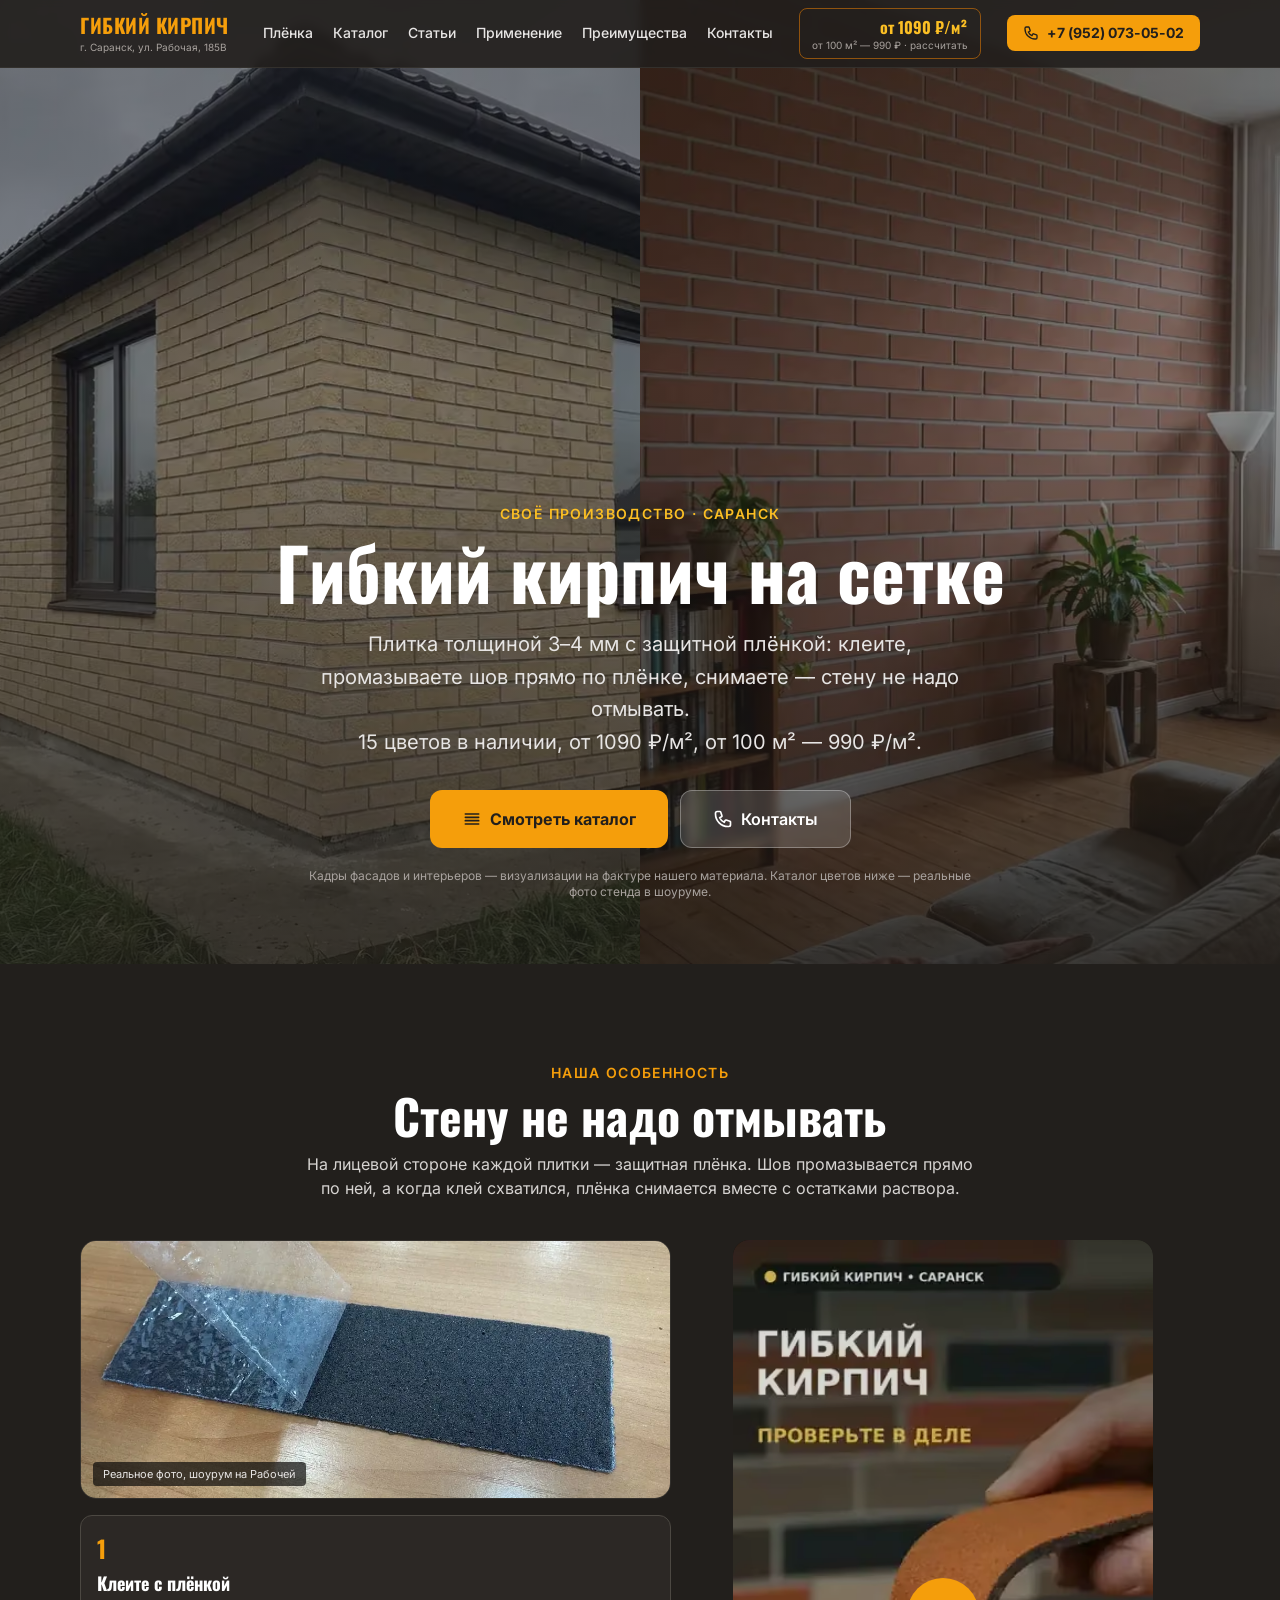
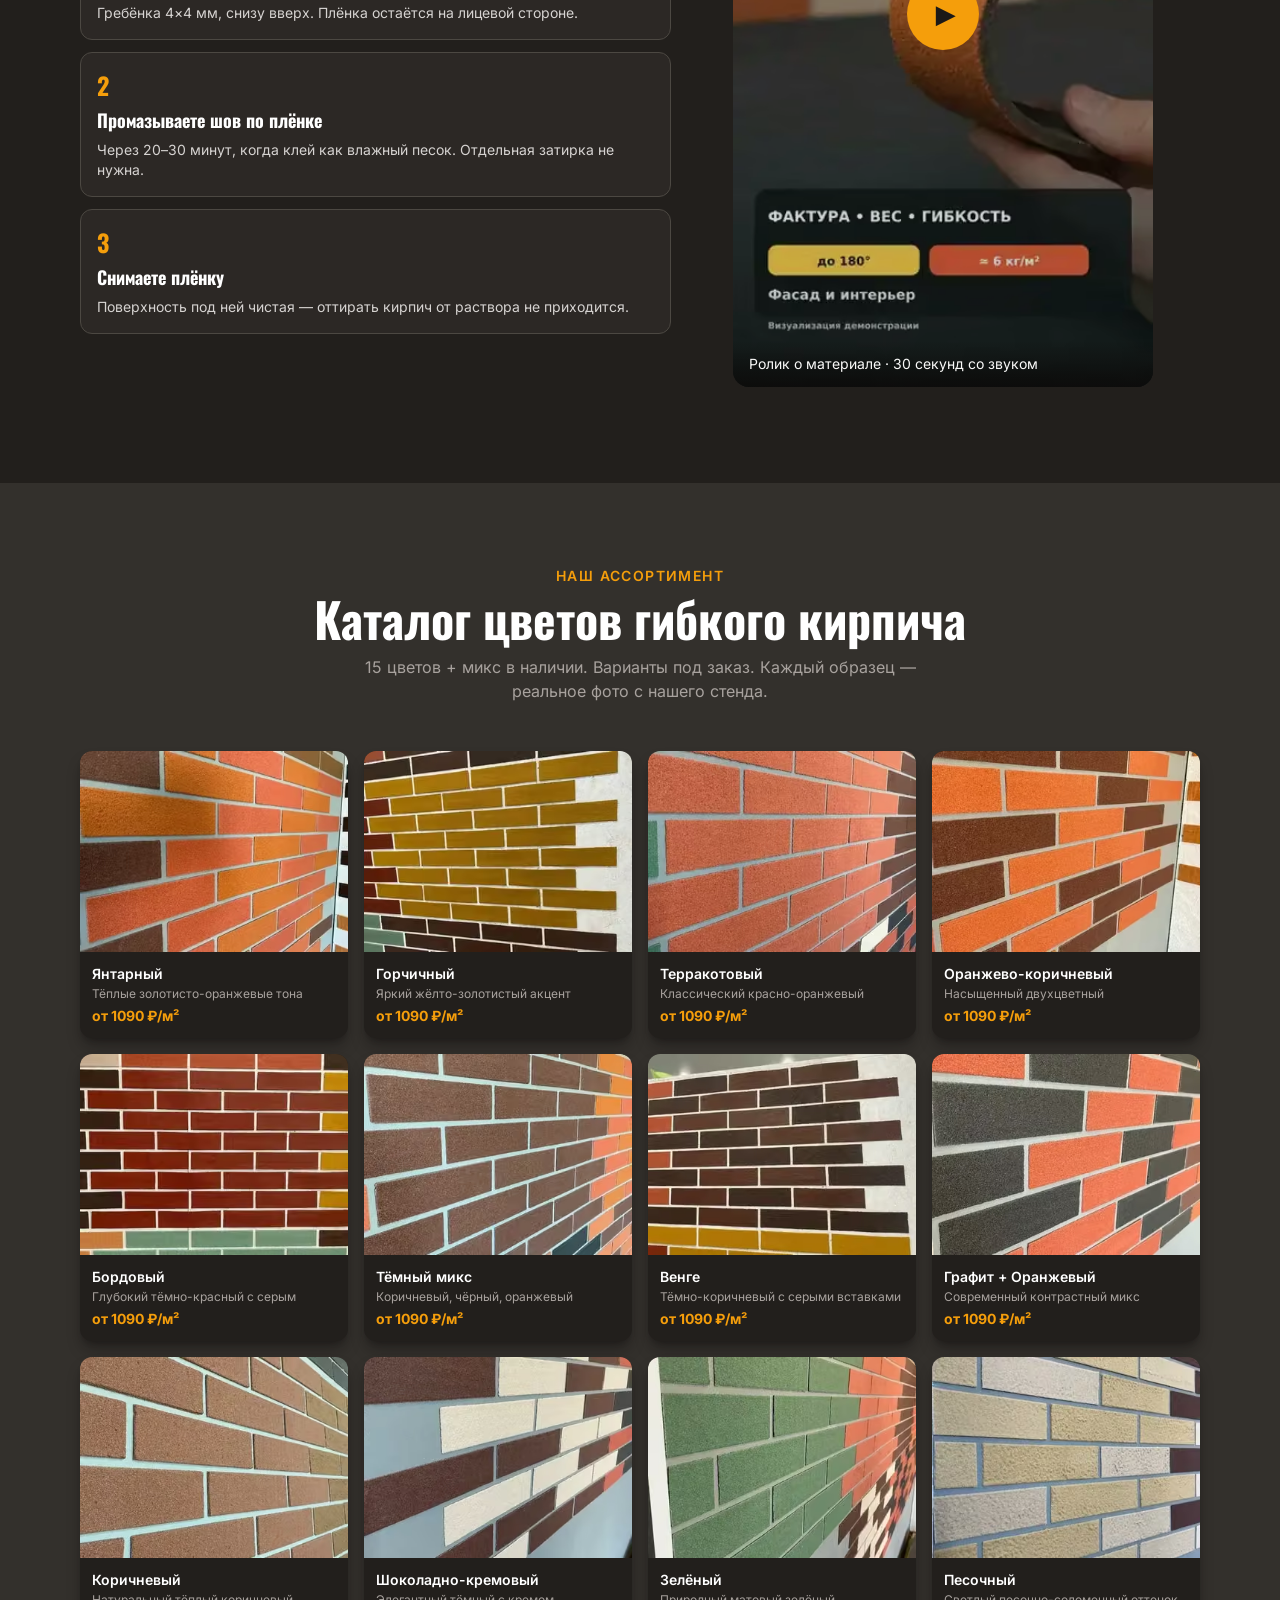
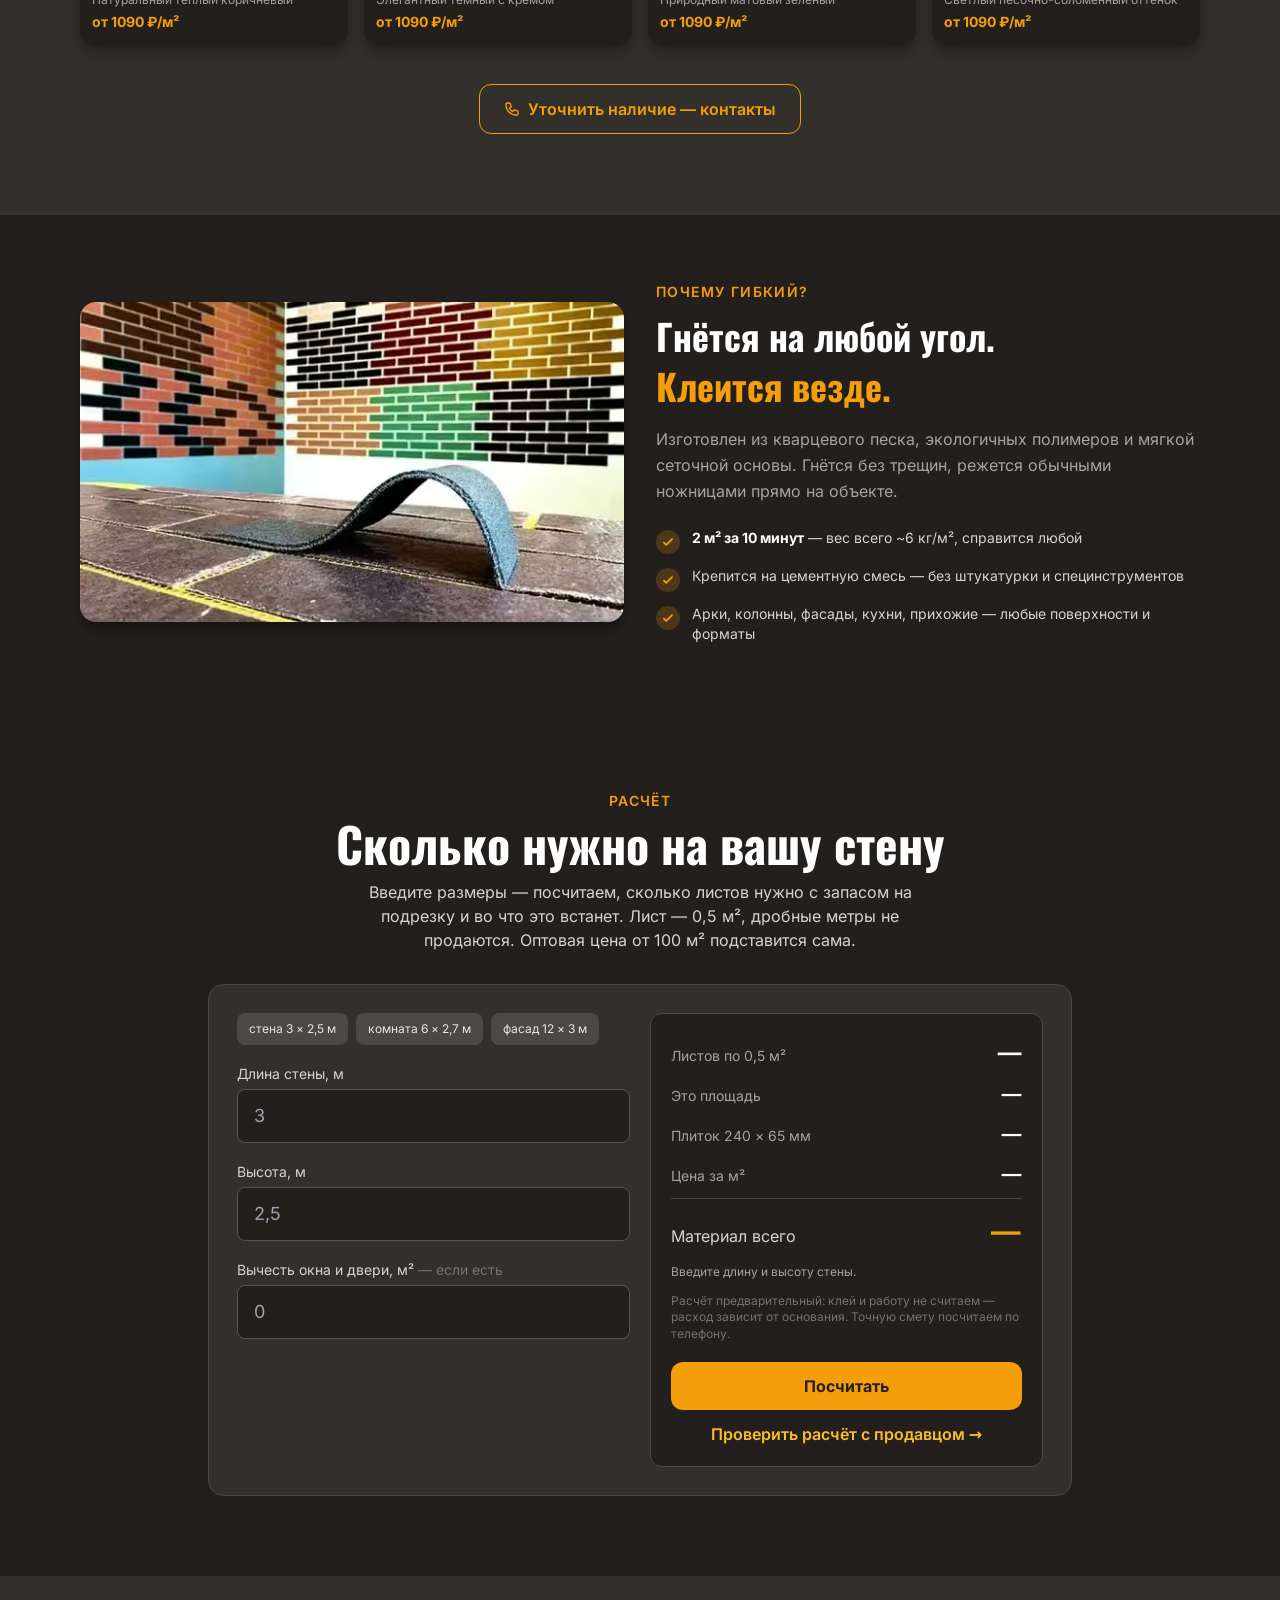
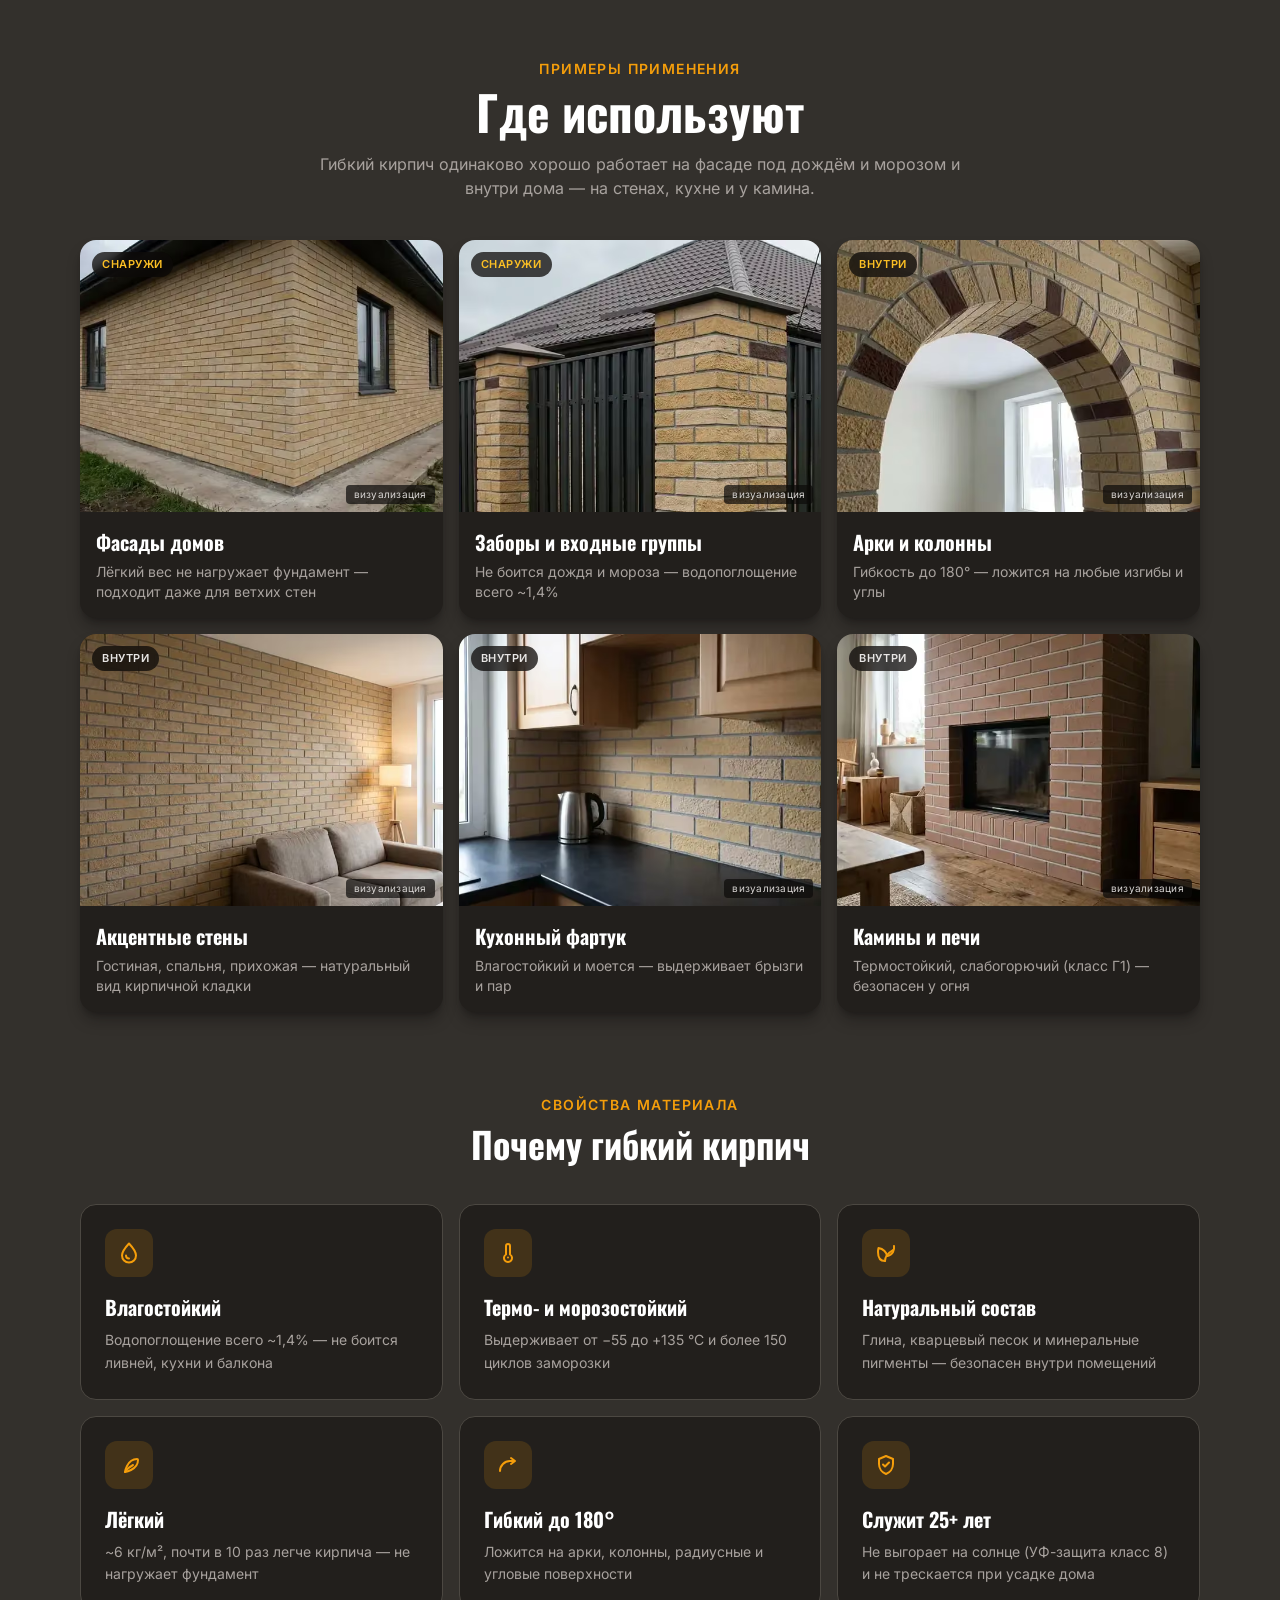
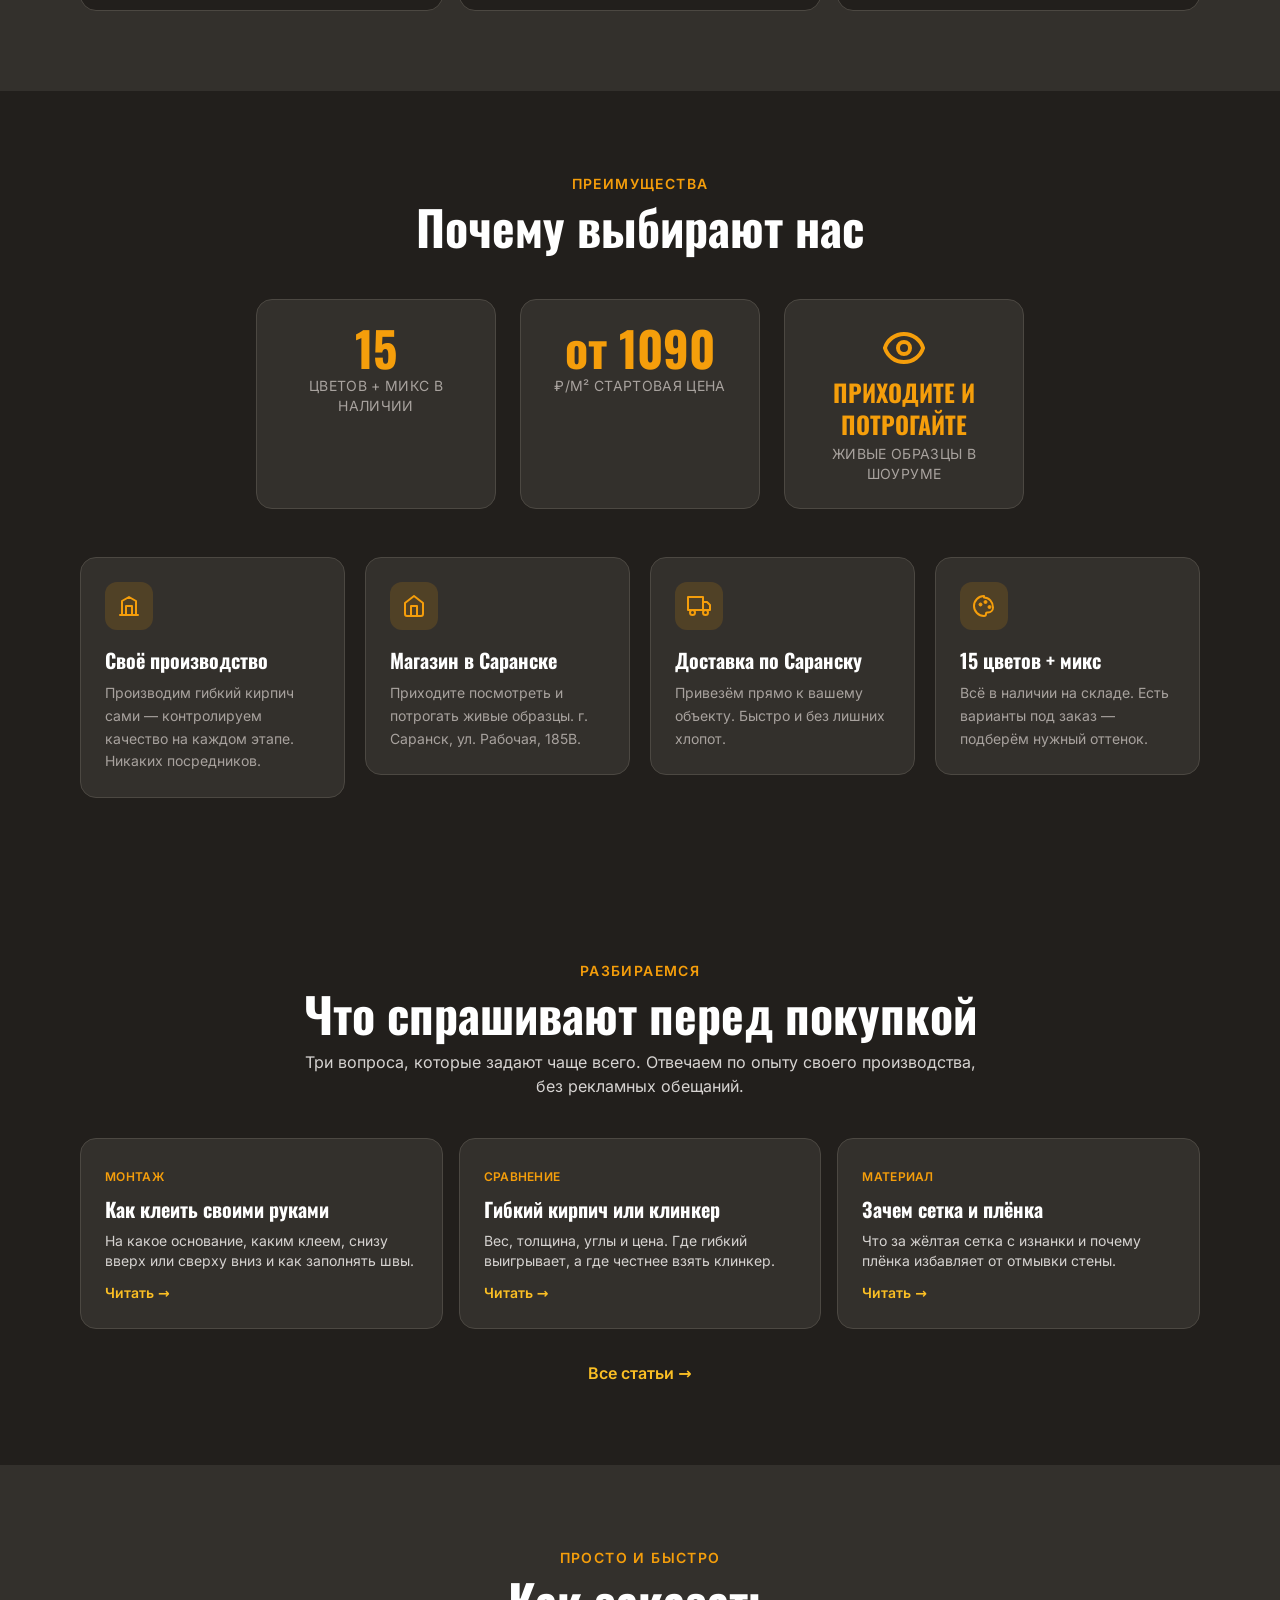
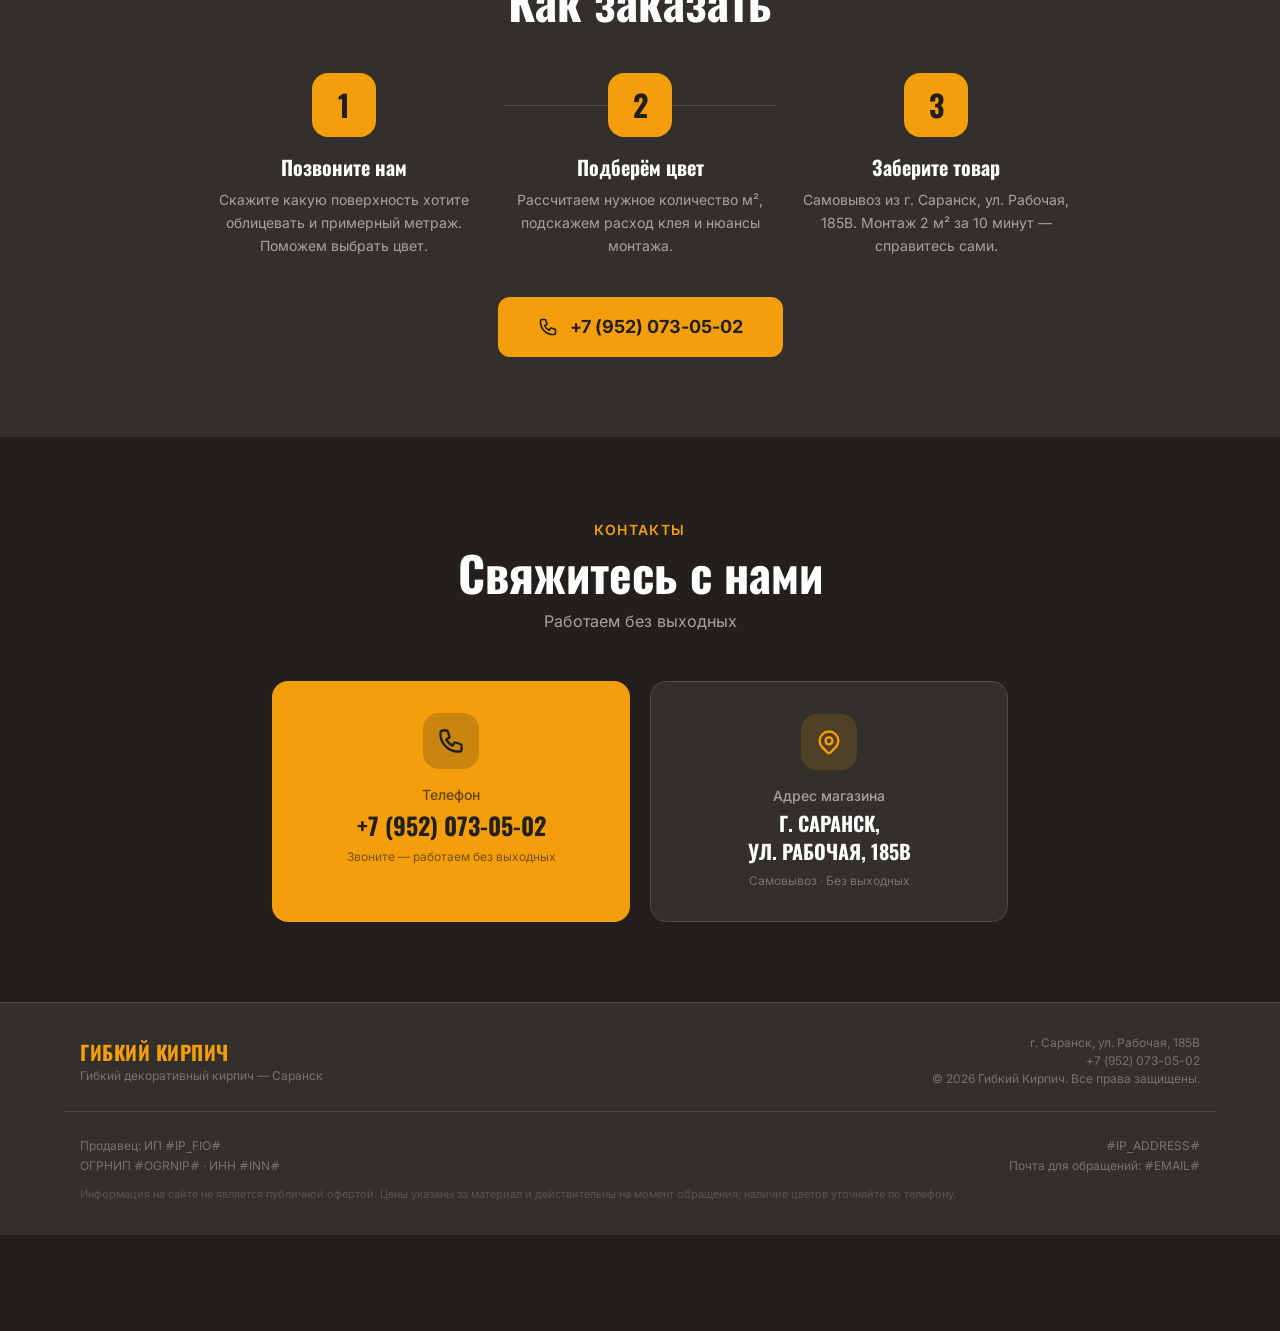
==== commit 868b642c: "Меню разделов на телефоне и возврат наверх по названию Название в шапке было простым текстом — тап п" ====
--- a/index.html
+++ b/index.html
@@ -11,12 +11,13 @@
   <meta name="theme-color" content="#f59e0b">
   <link rel="icon" type="image/svg+xml" href="favicon.svg">
   <link rel="stylesheet" href="css/fonts.css?v=a82b9fe5">
-  <link rel="stylesheet" href="css/site.css?v=52b3f1b4">
-  <link rel="stylesheet" href="css/ui.css?v=37251222">
+  <link rel="stylesheet" href="css/site.css?v=83cf811c">
+  <link rel="stylesheet" href="css/ui.css?v=de473791">
   <script defer src="js/alpine-intersect.min.js?v=534ca026"></script>
   <script defer src="js/alpine.min.js?v=63d2636a"></script>
   <script defer src="js/raschet.js?v=915047b5"></script>
-  <script defer src="js/obrazec.js?v=63f3704e"></script>
+  <script defer src="js/menu.js?v=9bf23a84"></script>
+<script defer src="js/obrazec.js?v=63f3704e"></script>
   <style>
     html { scroll-behavior: smooth; scroll-padding-top: 56px; }
     .hero-overlay {
@@ -71,16 +72,33 @@
   </script>
 </head>
 <body class="bg-stone-900 font-sans text-white antialiased">
+<span id="top"></span>
 
 <!-- ====================================================
      HEADER
      ==================================================== -->
 <header class="fixed top-0 left-0 right-0 z-50 bg-stone-900/90 backdrop-blur-sm border-b border-stone-800">
-  <div class="max-w-6xl mx-auto px-4 py-2 flex items-center justify-between">
-    <div class="flex items-center gap-2 md:flex-col md:items-start md:gap-0 leading-tight">
+  <div class="max-w-6xl mx-auto px-4 py-2 flex items-center justify-between relative">
+    <a href="#top" class="flex items-center gap-2 md:flex-col md:items-start md:gap-0 leading-tight min-w-0 mr-2">
       <span class="font-heading font-bold text-amber-500 text-xl tracking-wide uppercase whitespace-nowrap">Гибкий Кирпич</span>
-      <span class="text-xs text-stone-300 md:text-[10px] md:text-stone-400 whitespace-nowrap">г. Саранск, ул. Рабочая, 185В</span>
-    </div>
+      <span class="text-xs text-stone-300 md:text-[10px] md:text-stone-400 whitespace-nowrap"><span class="min-[430px]:hidden">г. Саранск</span><span class="hidden min-[430px]:inline">г. Саранск, ул. Рабочая, 185В</span></span>
+    </a>
+    <details class="menu-mob md:hidden" id="menu-mob">
+      <summary aria-label="Меню разделов">
+        <svg viewBox="0 0 24 24" fill="none" stroke="currentColor" stroke-width="2" aria-hidden="true">
+          <path stroke-linecap="round" d="M4 7h16M4 12h16M4 17h16"/>
+        </svg>
+      </summary>
+      <nav class="menu-mob__list">
+        <a href="#catalog">Каталог цветов</a>
+        <a href="#raschet-sec">Расчёт материала</a>
+        <a href="#plenka">Про плёнку</a>
+        <a href="#apply">Где используют</a>
+        <a href="/blog/">Статьи</a>
+        <a href="#contact">Контакты</a>
+        <a href="#contact" class="menu-mob__tel" data-tel>Позвонить</a>
+      </nav>
+    </details>
     <nav class="hidden md:flex items-center gap-1 text-sm">
       <a href="#plenka"    class="hidden lg:inline-block px-2 py-1.5 rounded-lg text-stone-200 font-medium whitespace-nowrap hover:text-amber-400 hover:bg-white/10 transition-colors">Плёнка</a>
       <a href="#catalog"   class="px-2 py-1.5 rounded-lg text-stone-200 font-medium whitespace-nowrap hover:text-amber-400 hover:bg-white/10 transition-colors">Каталог</a>
--- a/css/site.css
+++ b/css/site.css
@@ -1 +1 @@
-*,:after,:before{--tw-border-spacing-x:0;--tw-border-spacing-y:0;--tw-translate-x:0;--tw-translate-y:0;--tw-rotate:0;--tw-skew-x:0;--tw-skew-y:0;--tw-scale-x:1;--tw-scale-y:1;--tw-pan-x: ;--tw-pan-y: ;--tw-pinch-zoom: ;--tw-scroll-snap-strictness:proximity;--tw-gradient-from-position: ;--tw-gradient-via-position: ;--tw-gradient-to-position: ;--tw-ordinal: ;--tw-slashed-zero: ;--tw-numeric-figure: ;--tw-numeric-spacing: ;--tw-numeric-fraction: ;--tw-ring-inset: ;--tw-ring-offset-width:0px;--tw-ring-offset-color:#fff;--tw-ring-color:rgba(59,130,246,.5);--tw-ring-offset-shadow:0 0 #0000;--tw-ring-shadow:0 0 #0000;--tw-shadow:0 0 #0000;--tw-shadow-colored:0 0 #0000;--tw-blur: ;--tw-brightness: ;--tw-contrast: ;--tw-grayscale: ;--tw-hue-rotate: ;--tw-invert: ;--tw-saturate: ;--tw-sepia: ;--tw-drop-shadow: ;--tw-backdrop-blur: ;--tw-backdrop-brightness: ;--tw-backdrop-contrast: ;--tw-backdrop-grayscale: ;--tw-backdrop-hue-rotate: ;--tw-backdrop-invert: ;--tw-backdrop-opacity: ;--tw-backdrop-saturate: ;--tw-backdrop-sepia: ;--tw-contain-size: ;--tw-contain-layout: ;--tw-contain-paint: ;--tw-contain-style: }::backdrop{--tw-border-spacing-x:0;--tw-border-spacing-y:0;--tw-translate-x:0;--tw-translate-y:0;--tw-rotate:0;--tw-skew-x:0;--tw-skew-y:0;--tw-scale-x:1;--tw-scale-y:1;--tw-pan-x: ;--tw-pan-y: ;--tw-pinch-zoom: ;--tw-scroll-snap-strictness:proximity;--tw-gradient-from-position: ;--tw-gradient-via-position: ;--tw-gradient-to-position: ;--tw-ordinal: ;--tw-slashed-zero: ;--tw-numeric-figure: ;--tw-numeric-spacing: ;--tw-numeric-fraction: ;--tw-ring-inset: ;--tw-ring-offset-width:0px;--tw-ring-offset-color:#fff;--tw-ring-color:rgba(59,130,246,.5);--tw-ring-offset-shadow:0 0 #0000;--tw-ring-shadow:0 0 #0000;--tw-shadow:0 0 #0000;--tw-shadow-colored:0 0 #0000;--tw-blur: ;--tw-brightness: ;--tw-contrast: ;--tw-grayscale: ;--tw-hue-rotate: ;--tw-invert: ;--tw-saturate: ;--tw-sepia: ;--tw-drop-shadow: ;--tw-backdrop-blur: ;--tw-backdrop-brightness: ;--tw-backdrop-contrast: ;--tw-backdrop-grayscale: ;--tw-backdrop-hue-rotate: ;--tw-backdrop-invert: ;--tw-backdrop-opacity: ;--tw-backdrop-saturate: ;--tw-backdrop-sepia: ;--tw-contain-size: ;--tw-contain-layout: ;--tw-contain-paint: ;--tw-contain-style: }/*! tailwindcss v3.4.17 | MIT License | https://tailwindcss.com*/*,:after,:before{box-sizing:border-box;border:0 solid #e5e7eb}:after,:before{--tw-content:""}:host,html{line-height:1.5;-webkit-text-size-adjust:100%;-moz-tab-size:4;-o-tab-size:4;tab-size:4;font-family:Inter,system-ui,sans-serif;font-feature-settings:normal;font-variation-settings:normal;-webkit-tap-highlight-color:transparent}body{margin:0;line-height:inherit}hr{height:0;color:inherit;border-top-width:1px}abbr:where([title]){-webkit-text-decoration:underline dotted;text-decoration:underline dotted}h1,h2,h3,h4,h5,h6{font-size:inherit;font-weight:inherit}a{color:inherit;text-decoration:inherit}b,strong{font-weight:bolder}code,kbd,pre,samp{font-family:ui-monospace,SFMono-Regular,Menlo,Monaco,Consolas,Liberation Mono,Courier New,monospace;font-feature-settings:normal;font-variation-settings:normal;font-size:1em}small{font-size:80%}sub,sup{font-size:75%;line-height:0;position:relative;vertical-align:baseline}sub{bottom:-.25em}sup{top:-.5em}table{text-indent:0;border-color:inherit;border-collapse:collapse}button,input,optgroup,select,textarea{font-family:inherit;font-feature-settings:inherit;font-variation-settings:inherit;font-size:100%;font-weight:inherit;line-height:inherit;letter-spacing:inherit;color:inherit;margin:0;padding:0}button,select{text-transform:none}button,input:where([type=button]),input:where([type=reset]),input:where([type=submit]){-webkit-appearance:button;background-color:transparent;background-image:none}:-moz-focusring{outline:auto}:-moz-ui-invalid{box-shadow:none}progress{vertical-align:baseline}::-webkit-inner-spin-button,::-webkit-outer-spin-button{height:auto}[type=search]{-webkit-appearance:textfield;outline-offset:-2px}::-webkit-search-decoration{-webkit-appearance:none}::-webkit-file-upload-button{-webkit-appearance:button;font:inherit}summary{display:list-item}blockquote,dd,dl,figure,h1,h2,h3,h4,h5,h6,hr,p,pre{margin:0}fieldset{margin:0}fieldset,legend{padding:0}menu,ol,ul{list-style:none;margin:0;padding:0}dialog{padding:0}textarea{resize:vertical}input::-moz-placeholder,textarea::-moz-placeholder{opacity:1;color:#9ca3af}input::placeholder,textarea::placeholder{opacity:1;color:#9ca3af}[role=button],button{cursor:pointer}:disabled{cursor:default}audio,canvas,embed,iframe,img,object,svg,video{display:block;vertical-align:middle}img,video{max-width:100%;height:auto}[hidden]:where(:not([hidden=until-found])){display:none}.fixed{position:fixed}.absolute{position:absolute}.relative{position:relative}.inset-0{inset:0}.bottom-0{bottom:0}.bottom-2{bottom:.5rem}.bottom-3{bottom:.75rem}.left-0{left:0}.left-3{left:.75rem}.right-0{right:0}.right-2{right:.5rem}.right-3{right:.75rem}.top-0{top:0}.top-16{top:4rem}.top-3{top:.75rem}.top-8{top:2rem}.-z-10{z-index:-10}.z-10{z-index:10}.z-20{z-index:20}.z-50{z-index:50}.mx-auto{margin-left:auto;margin-right:auto}.mb-1{margin-bottom:.25rem}.mb-10{margin-bottom:2.5rem}.mb-12{margin-bottom:3rem}.mb-2{margin-bottom:.5rem}.mb-3{margin-bottom:.75rem}.mb-4{margin-bottom:1rem}.mb-5{margin-bottom:1.25rem}.mb-6{margin-bottom:1.5rem}.mb-8{margin-bottom:2rem}.mr-2{margin-right:.5rem}.mt-0\.5{margin-top:.125rem}.mt-1{margin-top:.25rem}.mt-1\.5{margin-top:.375rem}.mt-10{margin-top:2.5rem}.mt-12{margin-top:3rem}.mt-16{margin-top:4rem}.mt-2{margin-top:.5rem}.mt-3{margin-top:.75rem}.mt-4{margin-top:1rem}.mt-5{margin-top:1.25rem}.mt-6{margin-top:1.5rem}.mt-8{margin-top:2rem}.block{display:block}.inline-block{display:inline-block}.flex{display:flex}.inline-flex{display:inline-flex}.table{display:table}.grid{display:grid}.hidden{display:none}.aspect-\[4\/3\]{aspect-ratio:4/3}.h-1\/2{height:50%}.h-11{height:2.75rem}.h-12{height:3rem}.h-14{height:3.5rem}.h-16{height:4rem}.h-20{height:5rem}.h-3\.5{height:.875rem}.h-4{height:1rem}.h-5{height:1.25rem}.h-6{height:1.5rem}.h-64{height:16rem}.h-7{height:1.75rem}.h-8{height:2rem}.h-auto{height:auto}.h-full{height:100%}.h-px{height:1px}.min-h-screen{min-height:100vh}.w-1\/2{width:50%}.w-11{width:2.75rem}.w-12{width:3rem}.w-14{width:3.5rem}.w-16{width:4rem}.w-3\.5{width:.875rem}.w-4{width:1rem}.w-5{width:1.25rem}.w-6{width:1.5rem}.w-7{width:1.75rem}.w-8{width:2rem}.w-full{width:100%}.max-w-2xl{max-width:42rem}.max-w-3xl{max-width:48rem}.max-w-4xl{max-width:56rem}.max-w-5xl{max-width:64rem}.max-w-6xl{max-width:72rem}.max-w-sm{max-width:24rem}.max-w-xl{max-width:36rem}.flex-1{flex:1 1 0%}.flex-shrink-0,.shrink-0{flex-shrink:0}.translate-y-0{--tw-translate-y:0px}.translate-y-0,.translate-y-8{transform:translate(var(--tw-translate-x),var(--tw-translate-y)) rotate(var(--tw-rotate)) skewX(var(--tw-skew-x)) skewY(var(--tw-skew-y)) scaleX(var(--tw-scale-x)) scaleY(var(--tw-scale-y))}.translate-y-8{--tw-translate-y:2rem}.transform{transform:translate(var(--tw-translate-x),var(--tw-translate-y)) rotate(var(--tw-rotate)) skewX(var(--tw-skew-x)) skewY(var(--tw-skew-y)) scaleX(var(--tw-scale-x)) scaleY(var(--tw-scale-y))}.cursor-pointer{cursor:pointer}.grid-cols-2{grid-template-columns:repeat(2,minmax(0,1fr))}.grid-cols-3{grid-template-columns:repeat(3,minmax(0,1fr))}.flex-col{flex-direction:column}.flex-wrap{flex-wrap:wrap}.items-start{align-items:flex-start}.items-end{align-items:flex-end}.items-center{align-items:center}.items-baseline{align-items:baseline}.items-stretch{align-items:stretch}.justify-end{justify-content:flex-end}.justify-center{justify-content:center}.justify-between{justify-content:space-between}.gap-1{gap:.25rem}.gap-1\.5{gap:.375rem}.gap-2{gap:.5rem}.gap-2\.5{gap:.625rem}.gap-3{gap:.75rem}.gap-4{gap:1rem}.gap-5{gap:1.25rem}.gap-6{gap:1.5rem}.gap-8{gap:2rem}.space-y-3>:not([hidden])~:not([hidden]){--tw-space-y-reverse:0;margin-top:calc(.75rem*(1 - var(--tw-space-y-reverse)));margin-bottom:calc(.75rem*var(--tw-space-y-reverse))}.space-y-4>:not([hidden])~:not([hidden]){--tw-space-y-reverse:0;margin-top:calc(1rem*(1 - var(--tw-space-y-reverse)));margin-bottom:calc(1rem*var(--tw-space-y-reverse))}.overflow-hidden{overflow:hidden}.whitespace-nowrap{white-space:nowrap}.rounded{border-radius:.25rem}.rounded-2xl{border-radius:1rem}.rounded-full{border-radius:9999px}.rounded-lg{border-radius:.5rem}.rounded-xl{border-radius:.75rem}.border{border-width:1px}.border-b{border-bottom-width:1px}.border-t{border-top-width:1px}.border-amber-500{--tw-border-opacity:1;border-color:rgb(245 158 11/var(--tw-border-opacity,1))}.border-amber-600\/60{border-color:rgba(217,119,6,.6)}.border-stone-300{--tw-border-opacity:1;border-color:rgb(214 211 209/var(--tw-border-opacity,1))}.border-stone-600{--tw-border-opacity:1;border-color:rgb(87 83 78/var(--tw-border-opacity,1))}.border-stone-700{--tw-border-opacity:1;border-color:rgb(76 72 66/var(--tw-border-opacity,1))}.border-stone-800{--tw-border-opacity:1;border-color:rgb(51 48 44/var(--tw-border-opacity,1))}.border-white\/25{border-color:hsla(0,0%,100%,.25)}.border-white\/30{border-color:hsla(0,0%,100%,.3)}.bg-\[\#e3e0dc\]{--tw-bg-opacity:1;background-color:rgb(227 224 220/var(--tw-bg-opacity,1))}.bg-\[\#e3e0dc\]\/55{background-color:hsla(34,11%,88%,.55)}.bg-\[\#e3e0dc\]\/70{background-color:hsla(34,11%,88%,.7)}.bg-\[\#f5f3f0\]\/95{background-color:hsla(36,20%,95%,.95)}.bg-\[\#faf9f7\]{--tw-bg-opacity:1;background-color:rgb(250 249 247/var(--tw-bg-opacity,1))}.bg-amber-500{--tw-bg-opacity:1;background-color:rgb(245 158 11/var(--tw-bg-opacity,1))}.bg-amber-500\/15{background-color:rgba(245,158,11,.15)}.bg-amber-500\/20{background-color:rgba(245,158,11,.2)}.bg-amber-600{--tw-bg-opacity:1;background-color:rgb(217 119 6/var(--tw-bg-opacity,1))}.bg-stone-700{--tw-bg-opacity:1;background-color:rgb(76 72 66/var(--tw-bg-opacity,1))}.bg-stone-800{--tw-bg-opacity:1;background-color:rgb(51 48 44/var(--tw-bg-opacity,1))}.bg-stone-800\/60{background-color:rgba(51,48,44,.6)}.bg-stone-900{--tw-bg-opacity:1;background-color:rgb(34 31 28/var(--tw-bg-opacity,1))}.bg-stone-900\/20{background-color:rgba(34,31,28,.2)}.bg-stone-900\/5{background-color:rgba(34,31,28,.05)}.bg-stone-900\/90{background-color:rgba(34,31,28,.9)}.bg-stone-900\/95{background-color:rgba(34,31,28,.95)}.bg-stone-950\/55{background-color:rgba(12,10,9,.55)}.bg-stone-950\/70{background-color:rgba(12,10,9,.7)}.bg-stone-950\/75{background-color:rgba(12,10,9,.75)}.bg-white\/10{background-color:hsla(0,0%,100%,.1)}.bg-white\/15{background-color:hsla(0,0%,100%,.15)}.object-cover{-o-object-fit:cover;object-fit:cover}.object-center{-o-object-position:center;object-position:center}.p-3{padding:.75rem}.p-4{padding:1rem}.p-5{padding:1.25rem}.p-6{padding:1.5rem}.p-8{padding:2rem}.px-10{padding-left:2.5rem;padding-right:2.5rem}.px-2{padding-left:.5rem;padding-right:.5rem}.px-2\.5{padding-left:.625rem;padding-right:.625rem}.px-3{padding-left:.75rem;padding-right:.75rem}.px-4{padding-left:1rem;padding-right:1rem}.px-5{padding-left:1.25rem;padding-right:1.25rem}.px-6{padding-left:1.5rem;padding-right:1.5rem}.px-8{padding-left:2rem;padding-right:2rem}.py-0\.5{padding-top:.125rem;padding-bottom:.125rem}.py-1{padding-top:.25rem;padding-bottom:.25rem}.py-1\.5{padding-top:.375rem;padding-bottom:.375rem}.py-16{padding-top:4rem;padding-bottom:4rem}.py-2{padding-top:.5rem;padding-bottom:.5rem}.py-20{padding-top:5rem;padding-bottom:5rem}.py-3{padding-top:.75rem;padding-bottom:.75rem}.py-3\.5{padding-top:.875rem;padding-bottom:.875rem}.py-4{padding-top:1rem;padding-bottom:1rem}.py-5{padding-top:1.25rem;padding-bottom:1.25rem}.py-8{padding-top:2rem;padding-bottom:2rem}.pb-16{padding-bottom:4rem}.pt-16{padding-top:4rem}.pt-24{padding-top:6rem}.pt-3{padding-top:.75rem}.pt-6{padding-top:1.5rem}.text-center{text-align:center}.font-heading{font-family:Oswald,system-ui,sans-serif}.font-sans{font-family:Inter,system-ui,sans-serif}.text-2xl{font-size:1.5rem;line-height:2rem}.text-3xl{font-size:1.875rem;line-height:2.25rem}.text-4xl{font-size:2.25rem;line-height:2.5rem}.text-5xl{font-size:3rem;line-height:1}.text-\[10px\]{font-size:10px}.text-\[11px\]{font-size:11px}.text-base{font-size:1rem;line-height:1.5rem}.text-lg{font-size:1.125rem;line-height:1.75rem}.text-sm{font-size:.875rem;line-height:1.25rem}.text-xl{font-size:1.25rem;line-height:1.75rem}.text-xs{font-size:.75rem;line-height:1rem}.font-bold{font-weight:700}.font-medium{font-weight:500}.font-semibold{font-weight:600}.uppercase{text-transform:uppercase}.leading-relaxed{line-height:1.625}.leading-snug{line-height:1.375}.leading-tight{line-height:1.25}.tracking-wide{letter-spacing:.025em}.tracking-wider{letter-spacing:.05em}.tracking-widest{letter-spacing:.1em}.text-amber-300{--tw-text-opacity:1;color:rgb(252 211 77/var(--tw-text-opacity,1))}.text-amber-400{--tw-text-opacity:1;color:rgb(251 191 36/var(--tw-text-opacity,1))}.text-amber-500{--tw-text-opacity:1;color:rgb(245 158 11/var(--tw-text-opacity,1))}.text-amber-700{--tw-text-opacity:1;color:rgb(180 83 9/var(--tw-text-opacity,1))}.text-stone-200{--tw-text-opacity:1;color:rgb(231 229 228/var(--tw-text-opacity,1))}.text-stone-300{--tw-text-opacity:1;color:rgb(214 211 209/var(--tw-text-opacity,1))}.text-stone-400{--tw-text-opacity:1;color:rgb(168 162 158/var(--tw-text-opacity,1))}.text-stone-500{--tw-text-opacity:1;color:rgb(120 113 108/var(--tw-text-opacity,1))}.text-stone-600{--tw-text-opacity:1;color:rgb(87 83 78/var(--tw-text-opacity,1))}.text-stone-700{--tw-text-opacity:1;color:rgb(76 72 66/var(--tw-text-opacity,1))}.text-stone-900{--tw-text-opacity:1;color:rgb(34 31 28/var(--tw-text-opacity,1))}.text-stone-900\/60{color:rgba(34,31,28,.6)}.text-stone-900\/70{color:rgba(34,31,28,.7)}.text-white{--tw-text-opacity:1;color:rgb(255 255 255/var(--tw-text-opacity,1))}.text-white\/70{color:hsla(0,0%,100%,.7)}.text-white\/90{color:hsla(0,0%,100%,.9)}.underline{text-decoration-line:underline}.antialiased{-webkit-font-smoothing:antialiased;-moz-osx-font-smoothing:grayscale}.opacity-0{opacity:0}.opacity-100{opacity:1}.shadow-lg{--tw-shadow:0 10px 15px -3px rgba(0,0,0,.1),0 4px 6px -4px rgba(0,0,0,.1);--tw-shadow-colored:0 10px 15px -3px var(--tw-shadow-color),0 4px 6px -4px var(--tw-shadow-color);box-shadow:var(--tw-ring-offset-shadow,0 0 #0000),var(--tw-ring-shadow,0 0 #0000),var(--tw-shadow)}.shadow-stone-300\/60{--tw-shadow-color:hsla(24,6%,83%,.6);--tw-shadow:var(--tw-shadow-colored)}.shadow-stone-950\/40{--tw-shadow-color:rgba(12,10,9,.4);--tw-shadow:var(--tw-shadow-colored)}.backdrop-blur-sm{--tw-backdrop-blur:blur(4px);-webkit-backdrop-filter:var(--tw-backdrop-blur) var(--tw-backdrop-brightness) var(--tw-backdrop-contrast) var(--tw-backdrop-grayscale) var(--tw-backdrop-hue-rotate) var(--tw-backdrop-invert) var(--tw-backdrop-opacity) var(--tw-backdrop-saturate) var(--tw-backdrop-sepia);backdrop-filter:var(--tw-backdrop-blur) var(--tw-backdrop-brightness) var(--tw-backdrop-contrast) var(--tw-backdrop-grayscale) var(--tw-backdrop-hue-rotate) var(--tw-backdrop-invert) var(--tw-backdrop-opacity) var(--tw-backdrop-saturate) var(--tw-backdrop-sepia)}.transition{transition-property:color,background-color,border-color,text-decoration-color,fill,stroke,opacity,box-shadow,transform,filter,-webkit-backdrop-filter;transition-property:color,background-color,border-color,text-decoration-color,fill,stroke,opacity,box-shadow,transform,filter,backdrop-filter;transition-property:color,background-color,border-color,text-decoration-color,fill,stroke,opacity,box-shadow,transform,filter,backdrop-filter,-webkit-backdrop-filter;transition-timing-function:cubic-bezier(.4,0,.2,1);transition-duration:.15s}.transition-all{transition-property:all;transition-timing-function:cubic-bezier(.4,0,.2,1);transition-duration:.15s}.transition-colors{transition-property:color,background-color,border-color,text-decoration-color,fill,stroke;transition-timing-function:cubic-bezier(.4,0,.2,1);transition-duration:.15s}.transition-shadow{transition-property:box-shadow;transition-timing-function:cubic-bezier(.4,0,.2,1);transition-duration:.15s}.transition-transform{transition-property:transform;transition-timing-function:cubic-bezier(.4,0,.2,1);transition-duration:.15s}.duration-300{transition-duration:.3s}.duration-500{transition-duration:.5s}.duration-700{transition-duration:.7s}.hover\:border-amber-500:hover{--tw-border-opacity:1;border-color:rgb(245 158 11/var(--tw-border-opacity,1))}.hover\:border-amber-500\/50:hover{border-color:rgba(245,158,11,.5)}.hover\:border-amber-600:hover{--tw-border-opacity:1;border-color:rgb(217 119 6/var(--tw-border-opacity,1))}.hover\:bg-amber-400:hover{--tw-bg-opacity:1;background-color:rgb(251 191 36/var(--tw-bg-opacity,1))}.hover\:bg-amber-500:hover{--tw-bg-opacity:1;background-color:rgb(245 158 11/var(--tw-bg-opacity,1))}.hover\:bg-amber-500\/10:hover{background-color:rgba(245,158,11,.1)}.hover\:bg-amber-700:hover{--tw-bg-opacity:1;background-color:rgb(180 83 9/var(--tw-bg-opacity,1))}.hover\:bg-stone-600:hover{--tw-bg-opacity:1;background-color:rgb(87 83 78/var(--tw-bg-opacity,1))}.hover\:bg-stone-900\/10:hover{background-color:rgba(34,31,28,.1)}.hover\:bg-white\/10:hover{background-color:hsla(0,0%,100%,.1)}.hover\:bg-white\/20:hover{background-color:hsla(0,0%,100%,.2)}.hover\:bg-white\/25:hover{background-color:hsla(0,0%,100%,.25)}.hover\:text-amber-300:hover{--tw-text-opacity:1;color:rgb(252 211 77/var(--tw-text-opacity,1))}.hover\:text-amber-400:hover{--tw-text-opacity:1;color:rgb(251 191 36/var(--tw-text-opacity,1))}.hover\:text-amber-700:hover{--tw-text-opacity:1;color:rgb(180 83 9/var(--tw-text-opacity,1))}.hover\:text-stone-900:hover{--tw-text-opacity:1;color:rgb(34 31 28/var(--tw-text-opacity,1))}.hover\:shadow-xl:hover{--tw-shadow:0 20px 25px -5px rgba(0,0,0,.1),0 8px 10px -6px rgba(0,0,0,.1);--tw-shadow-colored:0 20px 25px -5px var(--tw-shadow-color),0 8px 10px -6px var(--tw-shadow-color);box-shadow:var(--tw-ring-offset-shadow,0 0 #0000),var(--tw-ring-shadow,0 0 #0000),var(--tw-shadow)}.hover\:shadow-stone-400\/60:hover{--tw-shadow-color:hsla(24,5%,64%,.6);--tw-shadow:var(--tw-shadow-colored)}.hover\:shadow-stone-950\/50:hover{--tw-shadow-color:rgba(12,10,9,.5);--tw-shadow:var(--tw-shadow-colored)}.focus\:outline-none:focus{outline:2px solid transparent;outline-offset:2px}.focus\:ring-2:focus{--tw-ring-offset-shadow:var(--tw-ring-inset) 0 0 0 var(--tw-ring-offset-width) var(--tw-ring-offset-color);--tw-ring-shadow:var(--tw-ring-inset) 0 0 0 calc(2px + var(--tw-ring-offset-width)) var(--tw-ring-color);box-shadow:var(--tw-ring-offset-shadow),var(--tw-ring-shadow),var(--tw-shadow,0 0 #0000)}.focus\:ring-amber-500:focus{--tw-ring-opacity:1;--tw-ring-color:rgb(245 158 11/var(--tw-ring-opacity,1))}.active\:bg-amber-600:active{--tw-bg-opacity:1;background-color:rgb(217 119 6/var(--tw-bg-opacity,1))}.group:hover .group-hover\:scale-105{--tw-scale-x:1.05;--tw-scale-y:1.05;transform:translate(var(--tw-translate-x),var(--tw-translate-y)) rotate(var(--tw-rotate)) skewX(var(--tw-skew-x)) skewY(var(--tw-skew-y)) scaleX(var(--tw-scale-x)) scaleY(var(--tw-scale-y))}.group:hover .group-hover\:bg-amber-500\/25{background-color:rgba(245,158,11,.25)}@media (min-width:640px){.sm\:mt-20{margin-top:5rem}.sm\:block{display:block}.sm\:h-12{height:3rem}.sm\:w-12{width:3rem}.sm\:grid-cols-2{grid-template-columns:repeat(2,minmax(0,1fr))}.sm\:grid-cols-3{grid-template-columns:repeat(3,minmax(0,1fr))}.sm\:flex-row{flex-direction:row}.sm\:gap-4{gap:1rem}.sm\:gap-6{gap:1.5rem}.sm\:p-6{padding:1.5rem}.sm\:p-7{padding:1.75rem}.sm\:py-20{padding-top:5rem;padding-bottom:5rem}.sm\:py-24{padding-top:6rem;padding-bottom:6rem}.sm\:text-right{text-align:right}.sm\:text-2xl{font-size:1.5rem;line-height:2rem}.sm\:text-4xl{font-size:2.25rem;line-height:2.5rem}.sm\:text-5xl{font-size:3rem;line-height:1}.sm\:text-sm{font-size:.875rem;line-height:1.25rem}.sm\:text-xl{font-size:1.25rem;line-height:1.75rem}}@media (min-width:768px){@media (min-width:640px){.md\:sm\:text-xs{font-size:.75rem;line-height:1rem}}.md\:block{display:block}.md\:flex{display:flex}.md\:inline-flex{display:inline-flex}.md\:hidden{display:none}.md\:h-80{height:20rem}.md\:h-full{height:100%}.md\:w-1\/2{width:50%}.md\:grid-cols-2{grid-template-columns:repeat(2,minmax(0,1fr))}.md\:grid-cols-3{grid-template-columns:repeat(3,minmax(0,1fr))}.md\:grid-cols-\[1\.15fr_1fr\]{grid-template-columns:1.15fr 1fr}.md\:grid-cols-\[minmax\(0\2c 1fr\)_minmax\(0\2c 1fr\)\]{grid-template-columns:minmax(0,1fr) minmax(0,1fr)}.md\:flex-row{flex-direction:row}.md\:flex-col{flex-direction:column}.md\:items-start{align-items:flex-start}.md\:gap-0{gap:0}.md\:text-\[10px\]{font-size:10px}.md\:text-stone-400{--tw-text-opacity:1;color:rgb(168 162 158/var(--tw-text-opacity,1))}.md\:text-stone-600{--tw-text-opacity:1;color:rgb(87 83 78/var(--tw-text-opacity,1))}}@media (min-width:1024px){.lg\:inline-block{display:inline-block}.lg\:grid-cols-3{grid-template-columns:repeat(3,minmax(0,1fr))}.lg\:grid-cols-4{grid-template-columns:repeat(4,minmax(0,1fr))}}@media (min-width:1280px){.xl\:inline-block{display:inline-block}.xl\:text-7xl{font-size:4.5rem;line-height:1}}+*,:after,:before{--tw-border-spacing-x:0;--tw-border-spacing-y:0;--tw-translate-x:0;--tw-translate-y:0;--tw-rotate:0;--tw-skew-x:0;--tw-skew-y:0;--tw-scale-x:1;--tw-scale-y:1;--tw-pan-x: ;--tw-pan-y: ;--tw-pinch-zoom: ;--tw-scroll-snap-strictness:proximity;--tw-gradient-from-position: ;--tw-gradient-via-position: ;--tw-gradient-to-position: ;--tw-ordinal: ;--tw-slashed-zero: ;--tw-numeric-figure: ;--tw-numeric-spacing: ;--tw-numeric-fraction: ;--tw-ring-inset: ;--tw-ring-offset-width:0px;--tw-ring-offset-color:#fff;--tw-ring-color:rgba(59,130,246,.5);--tw-ring-offset-shadow:0 0 #0000;--tw-ring-shadow:0 0 #0000;--tw-shadow:0 0 #0000;--tw-shadow-colored:0 0 #0000;--tw-blur: ;--tw-brightness: ;--tw-contrast: ;--tw-grayscale: ;--tw-hue-rotate: ;--tw-invert: ;--tw-saturate: ;--tw-sepia: ;--tw-drop-shadow: ;--tw-backdrop-blur: ;--tw-backdrop-brightness: ;--tw-backdrop-contrast: ;--tw-backdrop-grayscale: ;--tw-backdrop-hue-rotate: ;--tw-backdrop-invert: ;--tw-backdrop-opacity: ;--tw-backdrop-saturate: ;--tw-backdrop-sepia: ;--tw-contain-size: ;--tw-contain-layout: ;--tw-contain-paint: ;--tw-contain-style: }::backdrop{--tw-border-spacing-x:0;--tw-border-spacing-y:0;--tw-translate-x:0;--tw-translate-y:0;--tw-rotate:0;--tw-skew-x:0;--tw-skew-y:0;--tw-scale-x:1;--tw-scale-y:1;--tw-pan-x: ;--tw-pan-y: ;--tw-pinch-zoom: ;--tw-scroll-snap-strictness:proximity;--tw-gradient-from-position: ;--tw-gradient-via-position: ;--tw-gradient-to-position: ;--tw-ordinal: ;--tw-slashed-zero: ;--tw-numeric-figure: ;--tw-numeric-spacing: ;--tw-numeric-fraction: ;--tw-ring-inset: ;--tw-ring-offset-width:0px;--tw-ring-offset-color:#fff;--tw-ring-color:rgba(59,130,246,.5);--tw-ring-offset-shadow:0 0 #0000;--tw-ring-shadow:0 0 #0000;--tw-shadow:0 0 #0000;--tw-shadow-colored:0 0 #0000;--tw-blur: ;--tw-brightness: ;--tw-contrast: ;--tw-grayscale: ;--tw-hue-rotate: ;--tw-invert: ;--tw-saturate: ;--tw-sepia: ;--tw-drop-shadow: ;--tw-backdrop-blur: ;--tw-backdrop-brightness: ;--tw-backdrop-contrast: ;--tw-backdrop-grayscale: ;--tw-backdrop-hue-rotate: ;--tw-backdrop-invert: ;--tw-backdrop-opacity: ;--tw-backdrop-saturate: ;--tw-backdrop-sepia: ;--tw-contain-size: ;--tw-contain-layout: ;--tw-contain-paint: ;--tw-contain-style: }/*! tailwindcss v3.4.17 | MIT License | https://tailwindcss.com*/*,:after,:before{box-sizing:border-box;border:0 solid #e5e7eb}:after,:before{--tw-content:""}:host,html{line-height:1.5;-webkit-text-size-adjust:100%;-moz-tab-size:4;-o-tab-size:4;tab-size:4;font-family:Inter,system-ui,sans-serif;font-feature-settings:normal;font-variation-settings:normal;-webkit-tap-highlight-color:transparent}body{margin:0;line-height:inherit}hr{height:0;color:inherit;border-top-width:1px}abbr:where([title]){-webkit-text-decoration:underline dotted;text-decoration:underline dotted}h1,h2,h3,h4,h5,h6{font-size:inherit;font-weight:inherit}a{color:inherit;text-decoration:inherit}b,strong{font-weight:bolder}code,kbd,pre,samp{font-family:ui-monospace,SFMono-Regular,Menlo,Monaco,Consolas,Liberation Mono,Courier New,monospace;font-feature-settings:normal;font-variation-settings:normal;font-size:1em}small{font-size:80%}sub,sup{font-size:75%;line-height:0;position:relative;vertical-align:baseline}sub{bottom:-.25em}sup{top:-.5em}table{text-indent:0;border-color:inherit;border-collapse:collapse}button,input,optgroup,select,textarea{font-family:inherit;font-feature-settings:inherit;font-variation-settings:inherit;font-size:100%;font-weight:inherit;line-height:inherit;letter-spacing:inherit;color:inherit;margin:0;padding:0}button,select{text-transform:none}button,input:where([type=button]),input:where([type=reset]),input:where([type=submit]){-webkit-appearance:button;background-color:transparent;background-image:none}:-moz-focusring{outline:auto}:-moz-ui-invalid{box-shadow:none}progress{vertical-align:baseline}::-webkit-inner-spin-button,::-webkit-outer-spin-button{height:auto}[type=search]{-webkit-appearance:textfield;outline-offset:-2px}::-webkit-search-decoration{-webkit-appearance:none}::-webkit-file-upload-button{-webkit-appearance:button;font:inherit}summary{display:list-item}blockquote,dd,dl,figure,h1,h2,h3,h4,h5,h6,hr,p,pre{margin:0}fieldset{margin:0}fieldset,legend{padding:0}menu,ol,ul{list-style:none;margin:0;padding:0}dialog{padding:0}textarea{resize:vertical}input::-moz-placeholder,textarea::-moz-placeholder{opacity:1;color:#9ca3af}input::placeholder,textarea::placeholder{opacity:1;color:#9ca3af}[role=button],button{cursor:pointer}:disabled{cursor:default}audio,canvas,embed,iframe,img,object,svg,video{display:block;vertical-align:middle}img,video{max-width:100%;height:auto}[hidden]:where(:not([hidden=until-found])){display:none}.fixed{position:fixed}.absolute{position:absolute}.relative{position:relative}.inset-0{inset:0}.bottom-0{bottom:0}.bottom-2{bottom:.5rem}.bottom-3{bottom:.75rem}.left-0{left:0}.left-3{left:.75rem}.right-0{right:0}.right-2{right:.5rem}.right-3{right:.75rem}.top-0{top:0}.top-16{top:4rem}.top-3{top:.75rem}.top-8{top:2rem}.-z-10{z-index:-10}.z-10{z-index:10}.z-20{z-index:20}.z-50{z-index:50}.mx-auto{margin-left:auto;margin-right:auto}.mb-1{margin-bottom:.25rem}.mb-10{margin-bottom:2.5rem}.mb-12{margin-bottom:3rem}.mb-2{margin-bottom:.5rem}.mb-3{margin-bottom:.75rem}.mb-4{margin-bottom:1rem}.mb-5{margin-bottom:1.25rem}.mb-6{margin-bottom:1.5rem}.mb-8{margin-bottom:2rem}.mr-2{margin-right:.5rem}.mt-0\.5{margin-top:.125rem}.mt-1{margin-top:.25rem}.mt-1\.5{margin-top:.375rem}.mt-10{margin-top:2.5rem}.mt-12{margin-top:3rem}.mt-16{margin-top:4rem}.mt-2{margin-top:.5rem}.mt-3{margin-top:.75rem}.mt-4{margin-top:1rem}.mt-5{margin-top:1.25rem}.mt-6{margin-top:1.5rem}.mt-8{margin-top:2rem}.block{display:block}.inline-block{display:inline-block}.flex{display:flex}.inline-flex{display:inline-flex}.table{display:table}.grid{display:grid}.hidden{display:none}.aspect-\[4\/3\]{aspect-ratio:4/3}.h-1\/2{height:50%}.h-11{height:2.75rem}.h-12{height:3rem}.h-14{height:3.5rem}.h-16{height:4rem}.h-20{height:5rem}.h-3\.5{height:.875rem}.h-4{height:1rem}.h-5{height:1.25rem}.h-6{height:1.5rem}.h-64{height:16rem}.h-7{height:1.75rem}.h-8{height:2rem}.h-auto{height:auto}.h-full{height:100%}.h-px{height:1px}.min-h-screen{min-height:100vh}.w-11{width:2.75rem}.w-12{width:3rem}.w-14{width:3.5rem}.w-16{width:4rem}.w-3\.5{width:.875rem}.w-4{width:1rem}.w-5{width:1.25rem}.w-6{width:1.5rem}.w-7{width:1.75rem}.w-8{width:2rem}.w-full{width:100%}.min-w-0{min-width:0}.max-w-2xl{max-width:42rem}.max-w-3xl{max-width:48rem}.max-w-4xl{max-width:56rem}.max-w-5xl{max-width:64rem}.max-w-6xl{max-width:72rem}.max-w-sm{max-width:24rem}.max-w-xl{max-width:36rem}.flex-1{flex:1 1 0%}.flex-shrink-0,.shrink-0{flex-shrink:0}.translate-y-0{--tw-translate-y:0px}.translate-y-0,.translate-y-8{transform:translate(var(--tw-translate-x),var(--tw-translate-y)) rotate(var(--tw-rotate)) skewX(var(--tw-skew-x)) skewY(var(--tw-skew-y)) scaleX(var(--tw-scale-x)) scaleY(var(--tw-scale-y))}.translate-y-8{--tw-translate-y:2rem}.transform{transform:translate(var(--tw-translate-x),var(--tw-translate-y)) rotate(var(--tw-rotate)) skewX(var(--tw-skew-x)) skewY(var(--tw-skew-y)) scaleX(var(--tw-scale-x)) scaleY(var(--tw-scale-y))}.cursor-pointer{cursor:pointer}.grid-cols-2{grid-template-columns:repeat(2,minmax(0,1fr))}.grid-cols-3{grid-template-columns:repeat(3,minmax(0,1fr))}.flex-col{flex-direction:column}.flex-wrap{flex-wrap:wrap}.items-start{align-items:flex-start}.items-end{align-items:flex-end}.items-center{align-items:center}.items-baseline{align-items:baseline}.items-stretch{align-items:stretch}.justify-end{justify-content:flex-end}.justify-center{justify-content:center}.justify-between{justify-content:space-between}.gap-1{gap:.25rem}.gap-1\.5{gap:.375rem}.gap-2{gap:.5rem}.gap-2\.5{gap:.625rem}.gap-3{gap:.75rem}.gap-4{gap:1rem}.gap-5{gap:1.25rem}.gap-6{gap:1.5rem}.gap-8{gap:2rem}.space-y-3>:not([hidden])~:not([hidden]){--tw-space-y-reverse:0;margin-top:calc(.75rem*(1 - var(--tw-space-y-reverse)));margin-bottom:calc(.75rem*var(--tw-space-y-reverse))}.space-y-4>:not([hidden])~:not([hidden]){--tw-space-y-reverse:0;margin-top:calc(1rem*(1 - var(--tw-space-y-reverse)));margin-bottom:calc(1rem*var(--tw-space-y-reverse))}.overflow-hidden{overflow:hidden}.whitespace-nowrap{white-space:nowrap}.rounded{border-radius:.25rem}.rounded-2xl{border-radius:1rem}.rounded-full{border-radius:9999px}.rounded-lg{border-radius:.5rem}.rounded-xl{border-radius:.75rem}.border{border-width:1px}.border-b{border-bottom-width:1px}.border-t{border-top-width:1px}.border-amber-500{--tw-border-opacity:1;border-color:rgb(245 158 11/var(--tw-border-opacity,1))}.border-amber-600\/60{border-color:rgba(217,119,6,.6)}.border-stone-600{--tw-border-opacity:1;border-color:rgb(87 83 78/var(--tw-border-opacity,1))}.border-stone-700{--tw-border-opacity:1;border-color:rgb(76 72 66/var(--tw-border-opacity,1))}.border-stone-800{--tw-border-opacity:1;border-color:rgb(51 48 44/var(--tw-border-opacity,1))}.border-white\/25{border-color:hsla(0,0%,100%,.25)}.border-white\/30{border-color:hsla(0,0%,100%,.3)}.bg-amber-500{--tw-bg-opacity:1;background-color:rgb(245 158 11/var(--tw-bg-opacity,1))}.bg-amber-500\/15{background-color:rgba(245,158,11,.15)}.bg-amber-500\/20{background-color:rgba(245,158,11,.2)}.bg-stone-700{--tw-bg-opacity:1;background-color:rgb(76 72 66/var(--tw-bg-opacity,1))}.bg-stone-800{--tw-bg-opacity:1;background-color:rgb(51 48 44/var(--tw-bg-opacity,1))}.bg-stone-800\/60{background-color:rgba(51,48,44,.6)}.bg-stone-900{--tw-bg-opacity:1;background-color:rgb(34 31 28/var(--tw-bg-opacity,1))}.bg-stone-900\/20{background-color:rgba(34,31,28,.2)}.bg-stone-900\/90{background-color:rgba(34,31,28,.9)}.bg-stone-900\/95{background-color:rgba(34,31,28,.95)}.bg-stone-950\/55{background-color:rgba(12,10,9,.55)}.bg-stone-950\/70{background-color:rgba(12,10,9,.7)}.bg-stone-950\/75{background-color:rgba(12,10,9,.75)}.bg-white\/10{background-color:hsla(0,0%,100%,.1)}.bg-white\/15{background-color:hsla(0,0%,100%,.15)}.object-cover{-o-object-fit:cover;object-fit:cover}.object-center{-o-object-position:center;object-position:center}.p-3{padding:.75rem}.p-4{padding:1rem}.p-5{padding:1.25rem}.p-6{padding:1.5rem}.p-8{padding:2rem}.px-10{padding-left:2.5rem;padding-right:2.5rem}.px-2{padding-left:.5rem;padding-right:.5rem}.px-2\.5{padding-left:.625rem;padding-right:.625rem}.px-3{padding-left:.75rem;padding-right:.75rem}.px-4{padding-left:1rem;padding-right:1rem}.px-5{padding-left:1.25rem;padding-right:1.25rem}.px-6{padding-left:1.5rem;padding-right:1.5rem}.px-8{padding-left:2rem;padding-right:2rem}.py-0\.5{padding-top:.125rem;padding-bottom:.125rem}.py-1{padding-top:.25rem;padding-bottom:.25rem}.py-1\.5{padding-top:.375rem;padding-bottom:.375rem}.py-16{padding-top:4rem;padding-bottom:4rem}.py-2{padding-top:.5rem;padding-bottom:.5rem}.py-20{padding-top:5rem;padding-bottom:5rem}.py-3{padding-top:.75rem;padding-bottom:.75rem}.py-3\.5{padding-top:.875rem;padding-bottom:.875rem}.py-4{padding-top:1rem;padding-bottom:1rem}.py-5{padding-top:1.25rem;padding-bottom:1.25rem}.py-8{padding-top:2rem;padding-bottom:2rem}.pb-16{padding-bottom:4rem}.pt-16{padding-top:4rem}.pt-24{padding-top:6rem}.pt-3{padding-top:.75rem}.pt-6{padding-top:1.5rem}.text-center{text-align:center}.font-heading{font-family:Oswald,system-ui,sans-serif}.font-sans{font-family:Inter,system-ui,sans-serif}.text-2xl{font-size:1.5rem;line-height:2rem}.text-3xl{font-size:1.875rem;line-height:2.25rem}.text-4xl{font-size:2.25rem;line-height:2.5rem}.text-5xl{font-size:3rem;line-height:1}.text-\[10px\]{font-size:10px}.text-\[11px\]{font-size:11px}.text-base{font-size:1rem;line-height:1.5rem}.text-lg{font-size:1.125rem;line-height:1.75rem}.text-sm{font-size:.875rem;line-height:1.25rem}.text-xl{font-size:1.25rem;line-height:1.75rem}.text-xs{font-size:.75rem;line-height:1rem}.font-bold{font-weight:700}.font-medium{font-weight:500}.font-semibold{font-weight:600}.uppercase{text-transform:uppercase}.leading-relaxed{line-height:1.625}.leading-snug{line-height:1.375}.leading-tight{line-height:1.25}.tracking-wide{letter-spacing:.025em}.tracking-wider{letter-spacing:.05em}.tracking-widest{letter-spacing:.1em}.text-amber-300{--tw-text-opacity:1;color:rgb(252 211 77/var(--tw-text-opacity,1))}.text-amber-400{--tw-text-opacity:1;color:rgb(251 191 36/var(--tw-text-opacity,1))}.text-amber-500{--tw-text-opacity:1;color:rgb(245 158 11/var(--tw-text-opacity,1))}.text-stone-200{--tw-text-opacity:1;color:rgb(231 229 228/var(--tw-text-opacity,1))}.text-stone-300{--tw-text-opacity:1;color:rgb(214 211 209/var(--tw-text-opacity,1))}.text-stone-400{--tw-text-opacity:1;color:rgb(168 162 158/var(--tw-text-opacity,1))}.text-stone-500{--tw-text-opacity:1;color:rgb(120 113 108/var(--tw-text-opacity,1))}.text-stone-600{--tw-text-opacity:1;color:rgb(87 83 78/var(--tw-text-opacity,1))}.text-stone-900{--tw-text-opacity:1;color:rgb(34 31 28/var(--tw-text-opacity,1))}.text-stone-900\/60{color:rgba(34,31,28,.6)}.text-stone-900\/70{color:rgba(34,31,28,.7)}.text-white{--tw-text-opacity:1;color:rgb(255 255 255/var(--tw-text-opacity,1))}.underline{text-decoration-line:underline}.antialiased{-webkit-font-smoothing:antialiased;-moz-osx-font-smoothing:grayscale}.opacity-0{opacity:0}.opacity-100{opacity:1}.shadow-lg{--tw-shadow:0 10px 15px -3px rgba(0,0,0,.1),0 4px 6px -4px rgba(0,0,0,.1);--tw-shadow-colored:0 10px 15px -3px var(--tw-shadow-color),0 4px 6px -4px var(--tw-shadow-color);box-shadow:var(--tw-ring-offset-shadow,0 0 #0000),var(--tw-ring-shadow,0 0 #0000),var(--tw-shadow)}.shadow-stone-950\/40{--tw-shadow-color:rgba(12,10,9,.4);--tw-shadow:var(--tw-shadow-colored)}.backdrop-blur-sm{--tw-backdrop-blur:blur(4px);-webkit-backdrop-filter:var(--tw-backdrop-blur) var(--tw-backdrop-brightness) var(--tw-backdrop-contrast) var(--tw-backdrop-grayscale) var(--tw-backdrop-hue-rotate) var(--tw-backdrop-invert) var(--tw-backdrop-opacity) var(--tw-backdrop-saturate) var(--tw-backdrop-sepia);backdrop-filter:var(--tw-backdrop-blur) var(--tw-backdrop-brightness) var(--tw-backdrop-contrast) var(--tw-backdrop-grayscale) var(--tw-backdrop-hue-rotate) var(--tw-backdrop-invert) var(--tw-backdrop-opacity) var(--tw-backdrop-saturate) var(--tw-backdrop-sepia)}.transition{transition-property:color,background-color,border-color,text-decoration-color,fill,stroke,opacity,box-shadow,transform,filter,-webkit-backdrop-filter;transition-property:color,background-color,border-color,text-decoration-color,fill,stroke,opacity,box-shadow,transform,filter,backdrop-filter;transition-property:color,background-color,border-color,text-decoration-color,fill,stroke,opacity,box-shadow,transform,filter,backdrop-filter,-webkit-backdrop-filter;transition-timing-function:cubic-bezier(.4,0,.2,1);transition-duration:.15s}.transition-all{transition-property:all;transition-timing-function:cubic-bezier(.4,0,.2,1);transition-duration:.15s}.transition-colors{transition-property:color,background-color,border-color,text-decoration-color,fill,stroke;transition-timing-function:cubic-bezier(.4,0,.2,1);transition-duration:.15s}.transition-shadow{transition-property:box-shadow;transition-timing-function:cubic-bezier(.4,0,.2,1);transition-duration:.15s}.transition-transform{transition-property:transform;transition-timing-function:cubic-bezier(.4,0,.2,1);transition-duration:.15s}.duration-300{transition-duration:.3s}.duration-500{transition-duration:.5s}.duration-700{transition-duration:.7s}.hover\:border-amber-500:hover{--tw-border-opacity:1;border-color:rgb(245 158 11/var(--tw-border-opacity,1))}.hover\:border-amber-500\/50:hover{border-color:rgba(245,158,11,.5)}.hover\:border-amber-600:hover{--tw-border-opacity:1;border-color:rgb(217 119 6/var(--tw-border-opacity,1))}.hover\:bg-amber-400:hover{--tw-bg-opacity:1;background-color:rgb(251 191 36/var(--tw-bg-opacity,1))}.hover\:bg-amber-500:hover{--tw-bg-opacity:1;background-color:rgb(245 158 11/var(--tw-bg-opacity,1))}.hover\:bg-amber-500\/10:hover{background-color:rgba(245,158,11,.1)}.hover\:bg-stone-600:hover{--tw-bg-opacity:1;background-color:rgb(87 83 78/var(--tw-bg-opacity,1))}.hover\:bg-white\/10:hover{background-color:hsla(0,0%,100%,.1)}.hover\:bg-white\/20:hover{background-color:hsla(0,0%,100%,.2)}.hover\:bg-white\/25:hover{background-color:hsla(0,0%,100%,.25)}.hover\:text-amber-300:hover{--tw-text-opacity:1;color:rgb(252 211 77/var(--tw-text-opacity,1))}.hover\:text-amber-400:hover{--tw-text-opacity:1;color:rgb(251 191 36/var(--tw-text-opacity,1))}.hover\:text-stone-900:hover{--tw-text-opacity:1;color:rgb(34 31 28/var(--tw-text-opacity,1))}.hover\:shadow-xl:hover{--tw-shadow:0 20px 25px -5px rgba(0,0,0,.1),0 8px 10px -6px rgba(0,0,0,.1);--tw-shadow-colored:0 20px 25px -5px var(--tw-shadow-color),0 8px 10px -6px var(--tw-shadow-color);box-shadow:var(--tw-ring-offset-shadow,0 0 #0000),var(--tw-ring-shadow,0 0 #0000),var(--tw-shadow)}.hover\:shadow-stone-950\/50:hover{--tw-shadow-color:rgba(12,10,9,.5);--tw-shadow:var(--tw-shadow-colored)}.focus\:outline-none:focus{outline:2px solid transparent;outline-offset:2px}.focus\:ring-2:focus{--tw-ring-offset-shadow:var(--tw-ring-inset) 0 0 0 var(--tw-ring-offset-width) var(--tw-ring-offset-color);--tw-ring-shadow:var(--tw-ring-inset) 0 0 0 calc(2px + var(--tw-ring-offset-width)) var(--tw-ring-color);box-shadow:var(--tw-ring-offset-shadow),var(--tw-ring-shadow),var(--tw-shadow,0 0 #0000)}.focus\:ring-amber-500:focus{--tw-ring-opacity:1;--tw-ring-color:rgb(245 158 11/var(--tw-ring-opacity,1))}.active\:bg-amber-600:active{--tw-bg-opacity:1;background-color:rgb(217 119 6/var(--tw-bg-opacity,1))}.group:hover .group-hover\:scale-105{--tw-scale-x:1.05;--tw-scale-y:1.05;transform:translate(var(--tw-translate-x),var(--tw-translate-y)) rotate(var(--tw-rotate)) skewX(var(--tw-skew-x)) skewY(var(--tw-skew-y)) scaleX(var(--tw-scale-x)) scaleY(var(--tw-scale-y))}.group:hover .group-hover\:bg-amber-500\/25{background-color:rgba(245,158,11,.25)}@media (min-width:430px){.min-\[430px\]\:inline{display:inline}.min-\[430px\]\:hidden{display:none}}@media (min-width:640px){.sm\:mt-20{margin-top:5rem}.sm\:block{display:block}.sm\:h-12{height:3rem}.sm\:w-12{width:3rem}.sm\:grid-cols-2{grid-template-columns:repeat(2,minmax(0,1fr))}.sm\:grid-cols-3{grid-template-columns:repeat(3,minmax(0,1fr))}.sm\:flex-row{flex-direction:row}.sm\:gap-4{gap:1rem}.sm\:gap-6{gap:1.5rem}.sm\:p-6{padding:1.5rem}.sm\:p-7{padding:1.75rem}.sm\:py-20{padding-top:5rem;padding-bottom:5rem}.sm\:py-24{padding-top:6rem;padding-bottom:6rem}.sm\:text-right{text-align:right}.sm\:text-2xl{font-size:1.5rem;line-height:2rem}.sm\:text-4xl{font-size:2.25rem;line-height:2.5rem}.sm\:text-5xl{font-size:3rem;line-height:1}.sm\:text-sm{font-size:.875rem;line-height:1.25rem}.sm\:text-xl{font-size:1.25rem;line-height:1.75rem}}@media (min-width:768px){.md\:block{display:block}.md\:flex{display:flex}.md\:inline-flex{display:inline-flex}.md\:hidden{display:none}.md\:h-80{height:20rem}.md\:h-full{height:100%}.md\:w-1\/2{width:50%}.md\:grid-cols-2{grid-template-columns:repeat(2,minmax(0,1fr))}.md\:grid-cols-3{grid-template-columns:repeat(3,minmax(0,1fr))}.md\:grid-cols-\[1\.15fr_1fr\]{grid-template-columns:1.15fr 1fr}.md\:grid-cols-\[minmax\(0\2c 1fr\)_minmax\(0\2c 1fr\)\]{grid-template-columns:minmax(0,1fr) minmax(0,1fr)}.md\:flex-row{flex-direction:row}.md\:flex-col{flex-direction:column}.md\:items-start{align-items:flex-start}.md\:gap-0{gap:0}.md\:text-\[10px\]{font-size:10px}.md\:text-stone-400{--tw-text-opacity:1;color:rgb(168 162 158/var(--tw-text-opacity,1))}}@media (min-width:1024px){.lg\:inline-block{display:inline-block}.lg\:grid-cols-3{grid-template-columns:repeat(3,minmax(0,1fr))}.lg\:grid-cols-4{grid-template-columns:repeat(4,minmax(0,1fr))}}@media (min-width:1280px){.xl\:inline-block{display:inline-block}.xl\:text-7xl{font-size:4.5rem;line-height:1}}
--- a/css/ui.css
+++ b/css/ui.css
@@ -114,3 +114,34 @@
    обёртка-блок между ним и родителем ломала бы позиционирование. display:contents
    убирает обёртку из потока, оставляя картинку прямым потомком. */
 picture { display: contents; }
+
+/* ── Меню разделов на телефоне ─────────────────────────────────────────────
+   Сделано на <details>, а не на скрипте: без навигации на узком экране сайт
+   длиной в шесть экранов листается только пальцем, и терять её при отключённом
+   JS нельзя. Нативный <details> раскрывается сам, скрипт лишь закрывает список
+   после выбора и по нажатию мимо. */
+.menu-mob > summary{
+  list-style:none; cursor:pointer;
+  display:inline-flex; align-items:center; justify-content:center;
+  width:42px; height:42px;               /* палец промахивается по мелким целям */
+  border-radius:.625rem; color:#e7e5e4;
+  border:1px solid rgba(120,113,108,.55);
+}
+.menu-mob > summary::-webkit-details-marker{ display:none }   /* треугольник Safari */
+.menu-mob > summary::marker{ content:"" }
+.menu-mob > summary svg{ width:22px; height:22px }
+.menu-mob[open] > summary{ color:#fbbf24; border-color:rgba(245,158,11,.6) }
+
+.menu-mob__list{
+  position:absolute; right:1rem; top:calc(100% + .5rem);
+  z-index:60; min-width:14rem;
+  display:flex; flex-direction:column;
+  background:#292524; border:1px solid #44403c; border-radius:.875rem;
+  padding:.375rem; box-shadow:0 18px 40px rgba(0,0,0,.55);
+}
+.menu-mob__list a{
+  padding:.6rem .75rem; border-radius:.5rem;
+  color:#e7e5e4; font-weight:500; text-decoration:none;
+}
+.menu-mob__list a:active{ background:rgba(245,158,11,.16); color:#fbbf24 }
+.menu-mob__tel{ margin-top:.25rem; border-top:1px solid #44403c; color:#fbbf24 !important }
